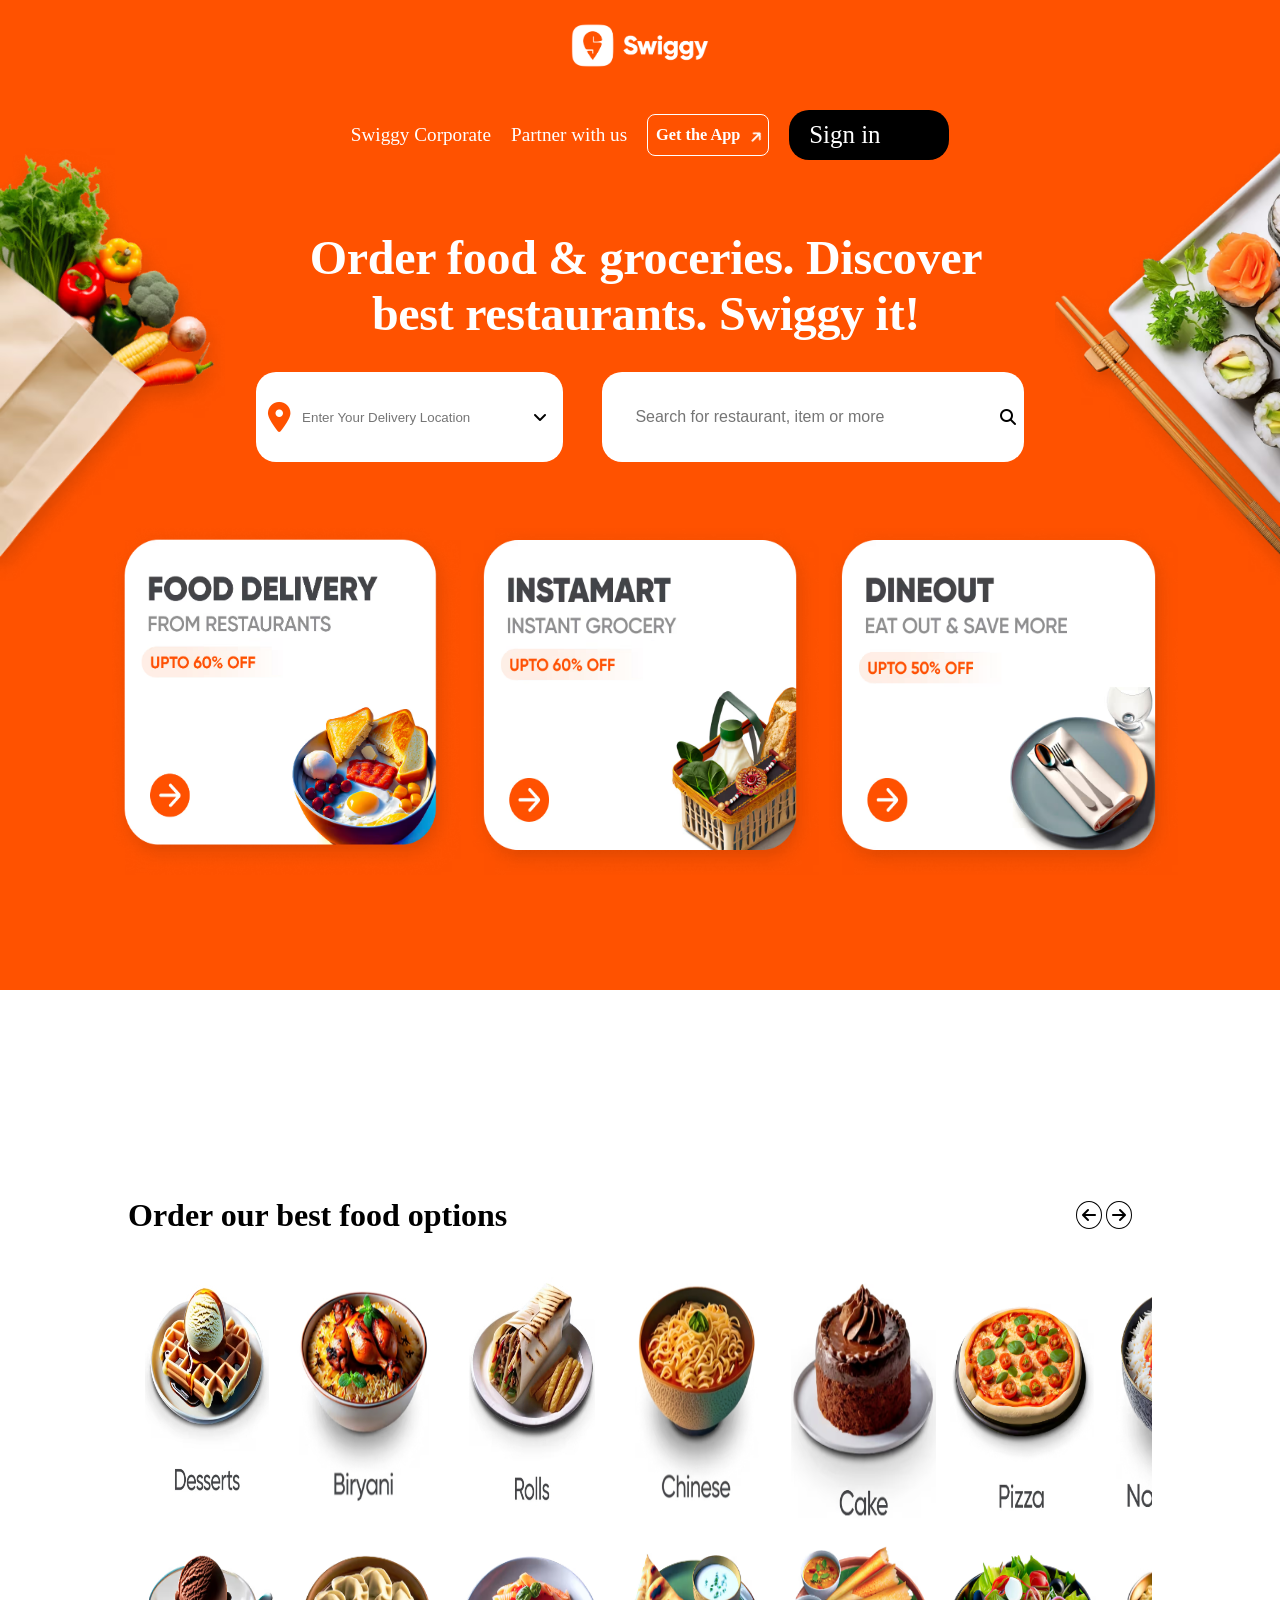
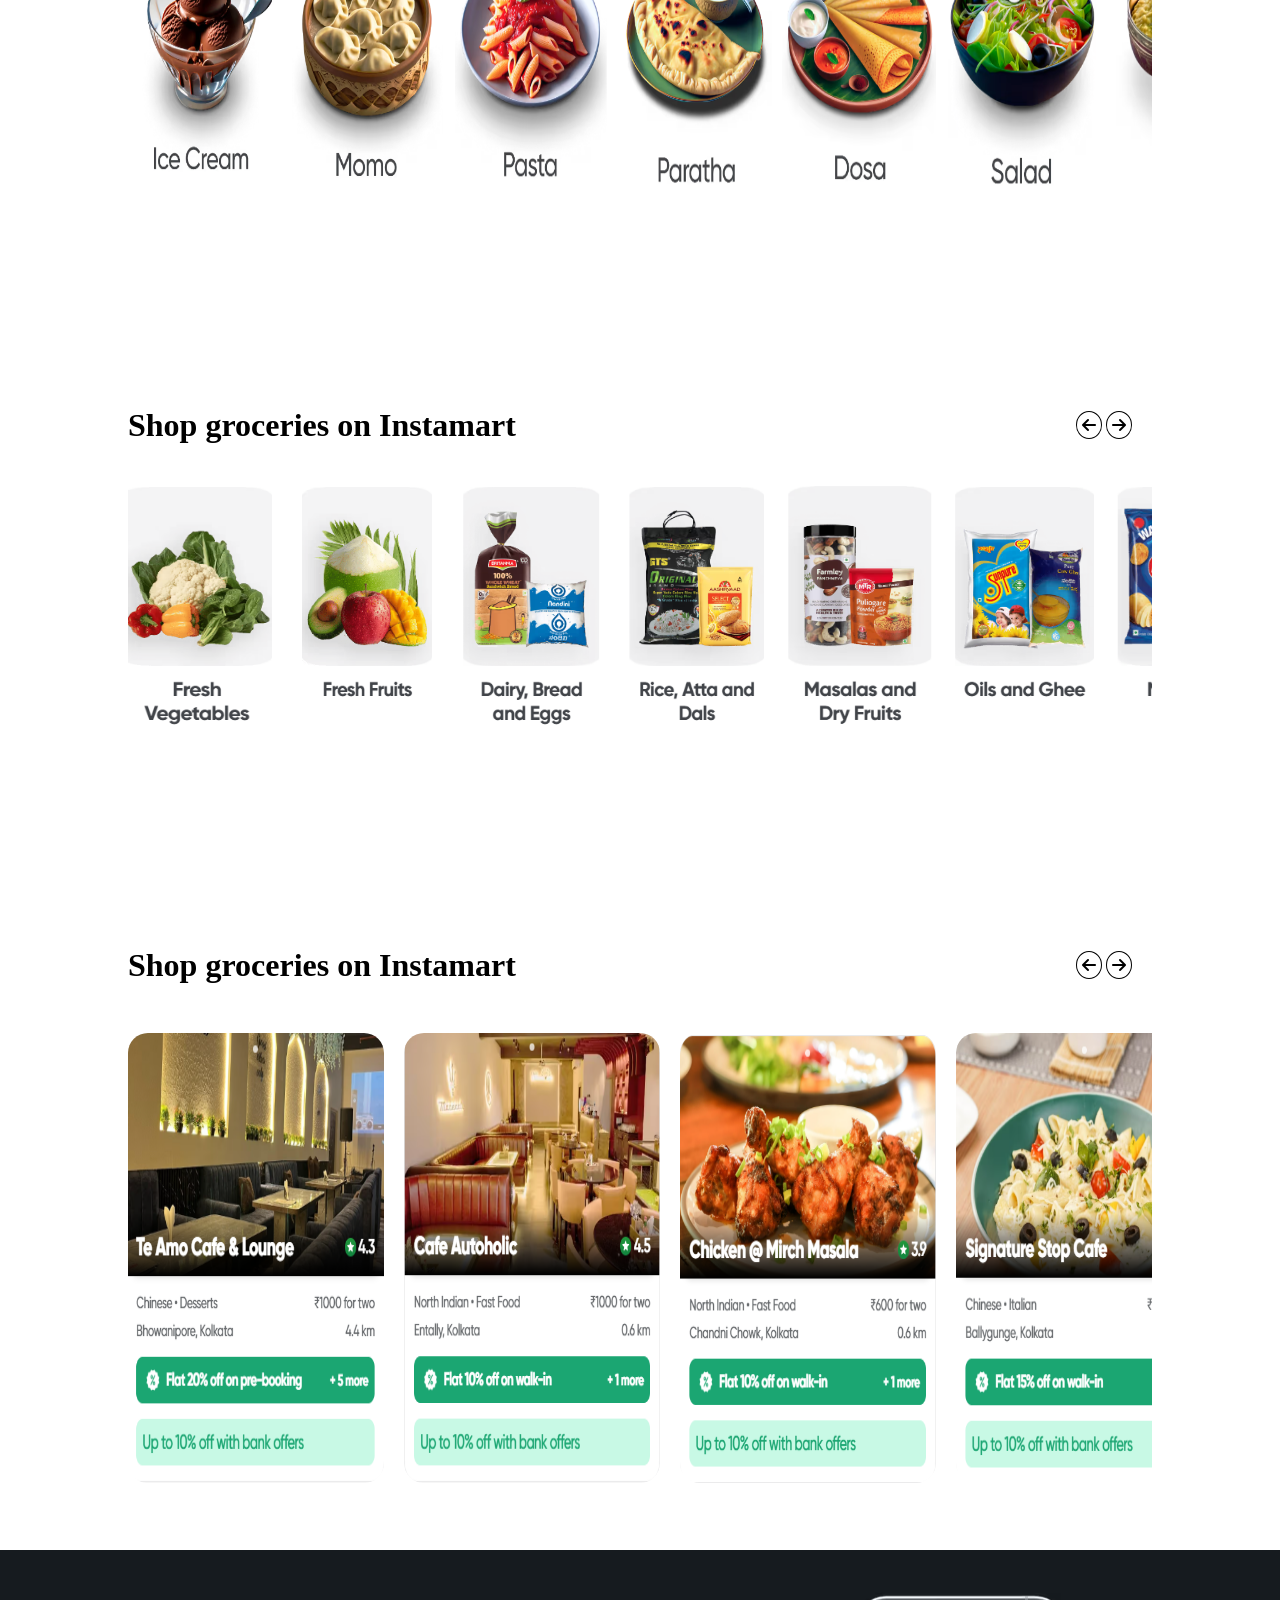
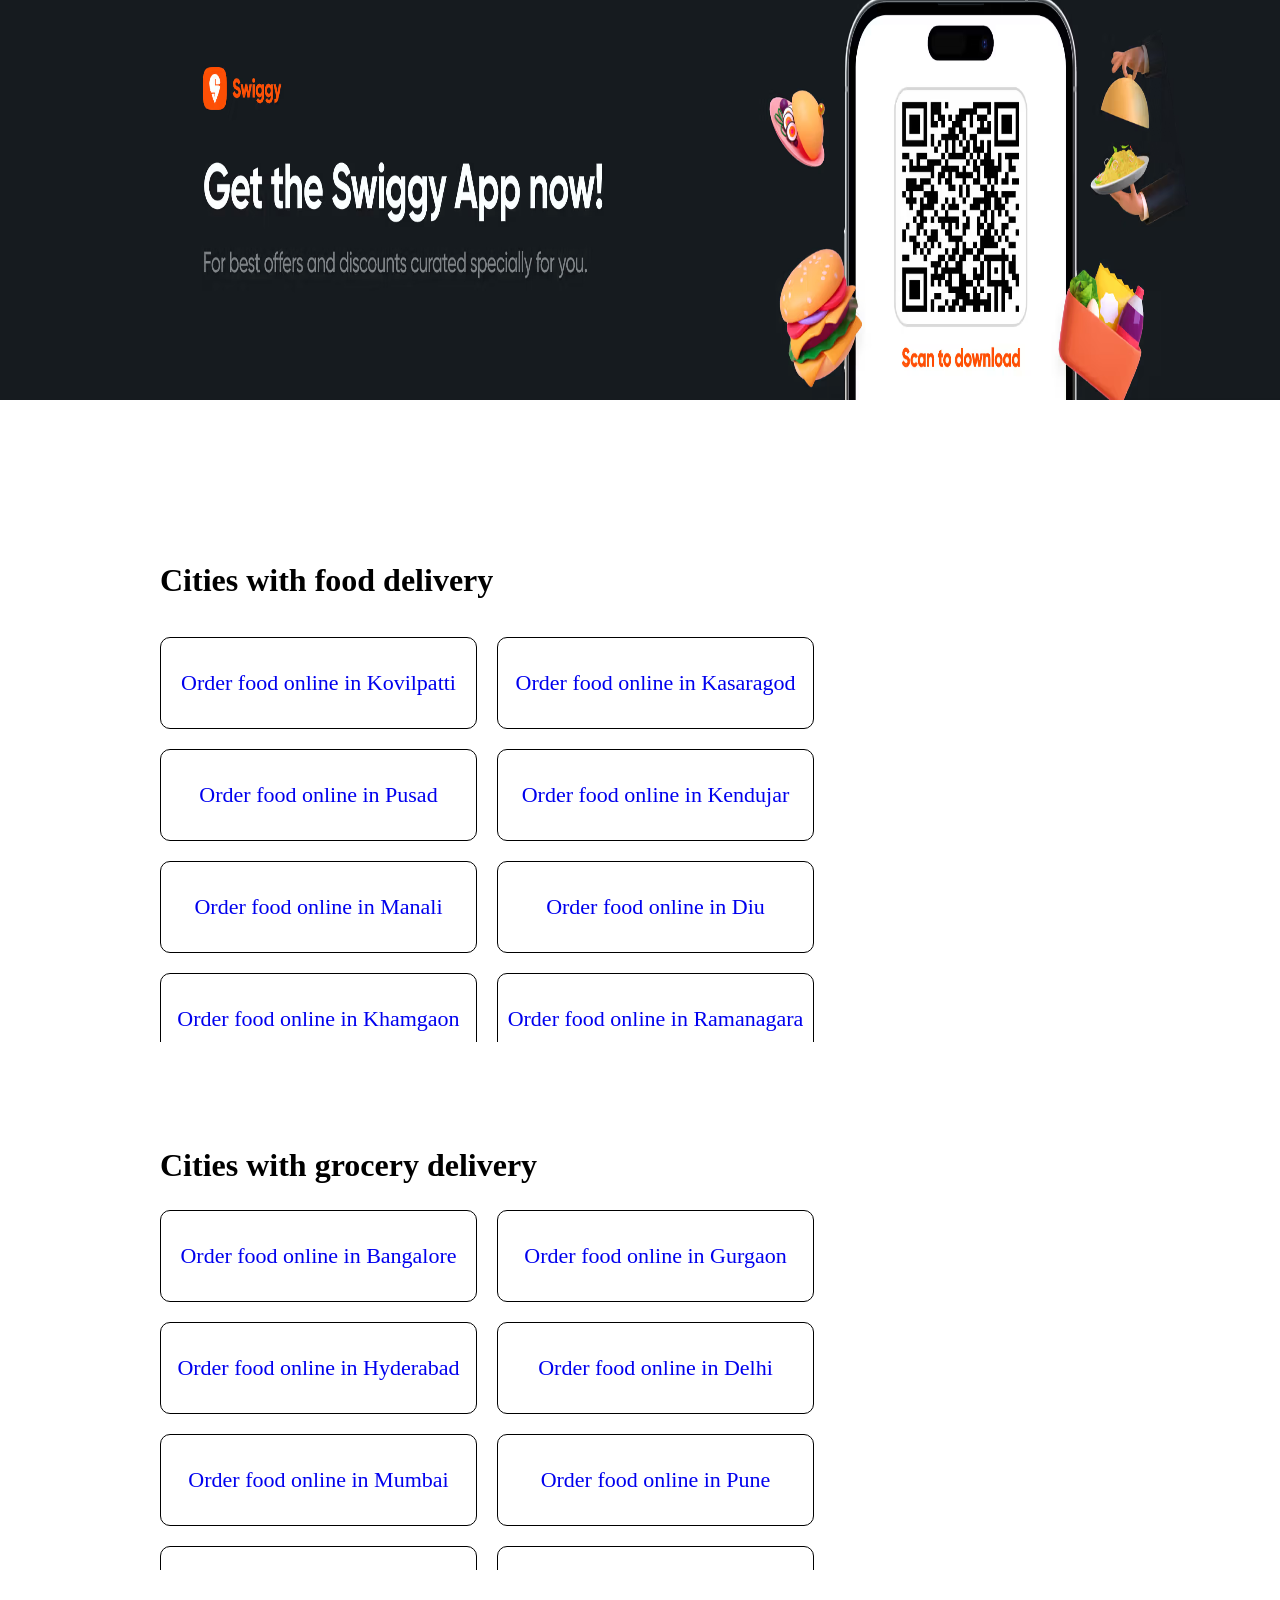
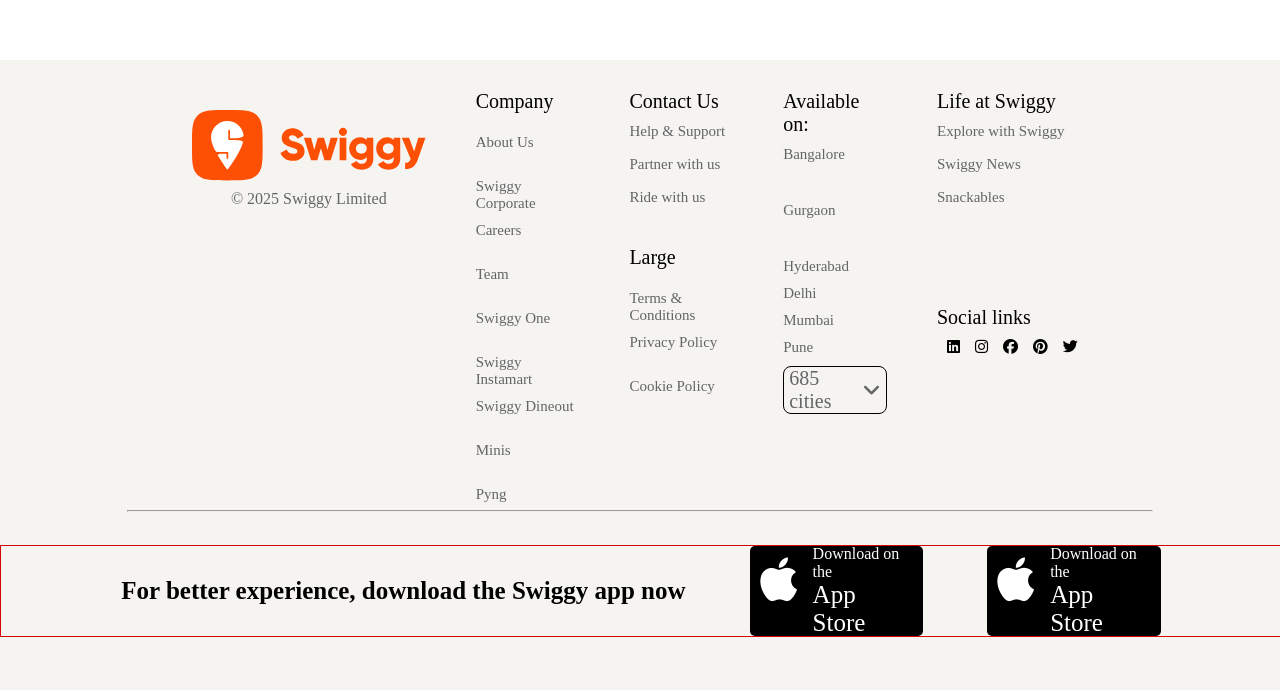
==== index.html @ 861fde08 "nav" ====
<!DOCTYPE html>
<html lang="en">

<head>
    <meta charset="UTF-8">
    <meta name="viewport" content="width=device-width, initial-scale=1.0">
    <title>Home page</title>
    <link rel="stylesheet" href="Style.css">
    <link rel="stylesheet" href="https://cdnjs.cloudflare.com/ajax/libs/font-awesome/6.7.2/css/all.min.css"
        integrity="sha512-Evv84Mr4kqVGRNSgIGL/F/aIDqQb7xQ2vcrdIwxfjThSH8CSR7PBEakCr51Ck+w+/U6swU2Im1vVX0SVk9ABhg=="
        crossorigin="anonymous" referrerpolicy="no-referrer" />

</head>

<body>
    <header>
        <div class="na">
            <a href="#">
                <div class="index_nav_left">
                    <img src="Image1/swiggy_logo_white.avif" alt="swiggy_logo">
                </div>
                <div class="index_nav_right">
                    <a href="#Swiggy Corporate">Swiggy Corporate</a>
                    <a href="#Partner with us">Partner with us</a>
                    <a href="#" id="index_nav_right_left_1">Get the App <div id="index_nav_right_right_1"><i
                                class="fa-solid fa-arrow-right"></i></div></a>
                    <a href="#" id="index_nav_right_2">Sign in</a>
                </div>
            </a>
        </div>
        <div class="main_containt">
            <div class="main_containt_1">
                Order food & groceries. Discover best restaurants. Swiggy it!
            </div>

        </div>
        <div class="main_container">
            <div class="main_container_left">
                <div class="main_container_left1_logo">
                    <i class="fa-solid fa-location-dot"></i>
                </div>
                <div class="main_container_left2">
                    <input type="text" placeholder="Enter Your Delivery Location">
                </div>
                <div class="main_container_left3">
                    <i class="fa-solid fa-angle-down"></i>
                </div>

            </div>
            <div class="main_container_right">
                <div class="main_contaier_right_left">
                    <a href="#"><input type="text" placeholder="Search for restaurant, item or more"></a>
                </div>
                <div class="main_contaier_right_right">
                    <i class="fa-solid fa-magnifying-glass"></i>
                </div>
            </div>
        </div>
        <div class="header_down_main_container">
            <a href="#">
                <div class="header_down_container1">
                    <img src="Image1/Food delevery1.avif" alt="Food delevery">
                </div>
            </a>
            <a href="#">
                <div class="header_down_container2">
                    <img src="Image1/Instamart.avif" alt="Instamart">
                </div>
            </a>
            <a href="#">
                <div class="header_down_container3">
                    <img src="Image1/Dineout.avif" alt="Dineout">
                </div>
            </a>

        </div>
        <div class="header_main">
            <div class="header_main_left">
                <img src="Image1/Header-main1.avif" alt="header_main_left">
            </div>
            <div class="header_main_right">
                <img src="Image1/Header-main2.avif" alt="header_main-right">
            </div>
        </div>
    </header>
    <div class="order">
        <div class="order_our">
            <div class="order_our_left">
                <h1>Order our best food options</h1>
            </div>
            <div class="order_our_right">
                <span id="order_our_right_left"><i class="fa-solid fa-arrow-left"></i></span>
                <span id="order_our_right_right"><i class="fa-solid fa-arrow-right"></i></span>

            </div>
        </div>
        <div class="product">
            <div class="product1">
                <a href="#">
                    <div class="dessert">
                        <img src="Image1/Desserts.jpg" alt="Desserts">
                    </div>
                </a>
                <a href="#">
                    <div class="biriyani">
                        <img src="Image1/Biriyani.jpg" alt="Biriyari">
                    </div>
                </a>
                <a href="#">
                    <div class="Rolls">
                        <img src="Image1/Rolls.jpg" alt="Rools">
                    </div>
                </a>
                <a href="#">
                    <div class="Chisnis">
                        <img src="Image1/Chinese.jpg" alt="Chisnis">
                    </div>
                </a>
                <a href="#">
                    <div class="cake">
                        <img src="Image1/Cake.png" alt="cake">
                    </div>
                </a>
                <a href="#">
                    <div class="pizza">
                        <img src="Image1/Pizza.png" alt="pizza">
                    </div>
                </a>
                <a href="#">
                    <div class="north_indian">
                        <img src="Image1/North_Indian.png" alt="north_indian">
                    </div>
                </a>
                <a href="#">
                    <div class="south_indian">
                        <img src="Image1/South_Indian.png" alt="south_indian">
                    </div>
                </a>
                <a href="#">
                    <div class="burger">
                        <img src="Image1/Burger.jpg" alt="burger">
                    </div>
                </a>
                <a href="#">
                    <div class="shawarma">
                        <img src="Image1/shawarma.png" alt="shawarma">
                    </div>
                </a>

            </div>
            <div class="product2">
                <a href="#">
                    <div class="Ice_Cream">
                        <img src="Image1/Ice_Cream.png" alt="Ice_Cream">
                    </div>
                </a>
                <a href="#">
                    <div class="momo">
                        <img src="Image1/Momo.png" alt="momo">
                    </div>
                </a>
                <a href="#">
                    <div class="pasta">
                        <img src="Image1/Pasta.png" alt="pasta">
                    </div>
                </a>
                <a href="#">
                    <div class="paratha">
                        <img src="Image1/Paratha.png" alt="paratha">
                    </div>
                </a>
                <a href="#">
                    <div class="dosa">
                        <img src="Image1/Dosa.png" alt="dosa">
                    </div>
                </a>
                <a href="#">
                    <div class="salad">
                        <img src="Image1/Salad.png" alt="salad">
                    </div>
                </a>
                <a href="#">
                    <div class="kachdi">
                        <img src="Image1/Khachdi.jpg" alt="kachdi">
                    </div>
                </a>
                <a href="#">
                    <div class="vada">
                        <img src="Image1/Vada.jpg" alt="vada">
                    </div>
                </a>
                <a href="#">
                    <div class="idli">
                        <img src="Image1/Idli.png" alt="idli">
                    </div>
                </a>
                <a href="#">
                    <div class="rasgulla">
                        <img src="Image1/Rasgulla.png" alt="rasgulla">
                    </div>
                </a>
            </div>

        </div>
    </div>
    <div class="shop">
        <div class="shop_groceries">
            <div class="shop_groceries_left">
                <h1>Shop groceries on Instamart</h1>
            </div>
            <div class="shop_groceries_right">
                <span id="shop_groceries_right_left"><i class="fa-solid fa-arrow-left"></i></span>
                <span id="shop_groceries_right_right"><i class="fa-solid fa-arrow-right"></i></span>
            </div>
        </div>
        <div class="parent_instamart">
            <div class="instamart">
                <div class="instamart_1">
                    <a href="#">
                        <div class="fresh_vegetables">
                            <img src="Image2/Fresh_vegetables.png" alt="fresh_vegetables">
                        </div>
                    </a>
                    <a href="#">
                        <div class="fresh_fruits">
                            <img src="Image2/Fresh_fruits.png" alt="fresh_fruits">
                        </div>
                    </a>
                    <a href="#">
                        <div class="dairy_bread_and_eggs">
                            <img src="Image2/Dairy_bread_and_eggs.png" alt="dairy_bread_and_eggs">
                        </div>
                    </a>
                    <a href="#">
                        <div class="rice_atta_and_dals">
                            <img src="Image2/Rice_atta_and_dals.png" alt="rice_atta_and_dals">
                        </div>
                    </a>
                    <a href="#">
                        <div class="masalas_and_dry_fruits">
                            <img src="Image2/Masalas_and_dry_fruits.png" alt="masalas_and_dry_fruits">
                        </div>
                    </a>
                    <a href="#">
                        <div class="oils_and_ghee">
                            <img src="Image2/Oils_and_ghee.png" alt="oils_and_ghee">
                        </div>
                    </a>
                    <a href="#">
                        <div class="munchies">
                            <img src="Image2/Munchies.png" alt="munchies">
                        </div>
                    </a>
                    <a href="#">
                        <div class="sweet_tooth">
                            <img src="Image2/Sweet_tooth.png" alt="sweet_tooth">
                        </div>
                    </a>
                    <a href="#">
                        <div class="cold_drinks_and_juices">
                            <img src="Image2/Cold_drinks_and_juices.png" alt="cold_drinks_and_juices">
                        </div>
                    </a>
                    <a href="#">
                        <div class="biscuits_and_cakes">
                            <img src="Image2/Biscuits_and_cakes.png" alt="biscuits_and_cakes">
                        </div>
                    </a>
                    <a href="#">
                        <div class="instant_and_frozen_food">
                            <img src="Image2/Instant_and_frozen_food.png" alt="instant_and_frozen_food">
                        </div>
                    </a>
                    <a href="#">
                        <div class="meat_and_seafood">
                            <img src="Image2/Meat_and_seafood.png" alt="meat_and_seafood">
                        </div>
                    </a>
                    <a href="#">
                        <div class="cereals_and_breakfast">
                            <img src="Image2/Cereals_and_breakfast.png" alt="cereals_and_breakfast">
                        </div>
                    </a>
                    <a href="#">
                        <div class="sauces_and_spreads">
                            <img src="Image2/Sauces_and_spreads.png" alt="sauces_and_spreads">
                        </div>
                    </a>
                    <a href="#">
                        <div class="tea_coffee_and_more cooon">
                            <img src="Image2/Tea_coffee_and_more.png" alt="tea_coffee_and_more">
                        </div>
                    </a>
                    <a href="#">
                        <div class="cleaning_essentials">
                            <img src="Image2/Cleaning_essentials.png" alt="cleaning_essentials">
                        </div>
                    </a>
                    <a href="#">
                        <div class="pharma_and_hygiene">
                            <img src="Image2/Pharma_and_hygiene.png" alt="pharma_and_hygiene">
                        </div>
                    </a>
                    <a href="#">
                        <div class="bath_body_and_hair">
                            <img src="Image2/Bath_body_and_hair.png" alt="bath_body_and_hair">
                        </div>
                    </a>
                    <a href="#">
                        <div class="paan_corner">
                            <img src="Image2/Paan_corner.png" alt="paan_corner">
                        </div>
                    </a>
                    <a href="#">
                        <div class="home_and_kitchen">
                            <img src="Image2/Home_and_kitchen.png" alt="home_and_kitchen">
                        </div>
                    </a>
                    <a href="#">
                        <div class="office_and_electricals">
                            <img src="Image2/Office_and_electricals.png" alt="office_and_electricals">
                        </div>
                    </a>
                    <a href="#">
                        <div class="baby_care">
                            <img src="Image2/baby_care.png" alt="baby_care">
                        </div>
                    </a>
                    <a href="#">
                        <div class="pet_supplies">
                            <img src="Image2/pet_supplies.png" alt="pet_supplies">
                        </div>
                    </a>
                    <a href="#">
                        <div class="beauty_and_grooming">
                            <img src="Image2/Beauty_and_grooming.png" alt="beauty_and_grooming">
                        </div>
                    </a>
                </div>
            </div>
        </div>
    </div>
    <div class="discover">
        <div class="restaurants">
            <div class="discover_best">
                <div class="discover_best_left">
                    <h1>Shop groceries on Instamart</h1>
                </div>
                <div class="discover_best_right">
                    <span id="discover_best_right_left"><i class="fa-solid fa-arrow-left"></i></span>
                    <span id="discover_best_right_right"><i class="fa-solid fa-arrow-right"></i></span>
                </div>
            </div>
            <div class="dineout">

                <div class="dineout_1">
                    <a href="#">
                        <div class="te_amo_cafe_lounge">
                            <img src="Image3/te_amo_cafe&lounge.png" alt="te_amo_cafe_lounge">
                        </div>
                    </a>
                    <a href="#">
                        <div class="cafe_autoholic">
                            <img src="Image3/cafe_autoholic.png" alt="cafe_autoholic">
                        </div>
                    </a>
                    <a href="#">
                        <div class="chicken_mirch_masala">
                            <img src="Image3/chicken@mirch_masala.png" alt="chicken_mirch_masala">
                        </div>
                    </a>
                    <a href="#">
                        <div class="signature_stop_cafe">
                            <img src="Image3/signature_stop_cafe.png" alt="signature_stop_cafe">
                        </div>
                    </a>
                    <a href="#">
                        <div class="wokao">
                            <img src="Image3/wokao.png" alt="wokao">
                        </div>
                    </a>
                    <a href="#">
                        <div class="usha_dawn_of_bengali">
                            <img src="Image3/usha_dawn_of_bengali.png" alt="usha_dawn_of_bengali">
                        </div>
                    </a>
                    <a href="#">
                        <div class="ali_one_restaurant">
                            <img src="Image3/ali_one_restaurant.png" alt="ali_one_restaurant">
                        </div>
                    </a>
                    <a href="#">
                        <div class="the_sugarr_and_spice">
                            <img src="Image3/the_sugarr_and_spice.png" alt="the_sugarr_and_spice">
                        </div>
                    </a>
                    <a href="#">
                        <div class="burgerizzer">
                            <img src="Image3/burgerizzer.png" alt="burgerizzer">
                        </div>
                    </a>
                    <a href="#">
                        <div class="nyc_times_square">
                            <img src="Image3/nyc_times_square.png" alt="nyc_times_square">
                        </div>
                    </a>
                    <a href="#">
                        <div class="tall_tales">
                            <img src="Image3/yail_tales.png" alt="tall_tales">
                        </div>
                    </a>
                    <a href="#">
                        <div class="hola">
                            <img src="Image3/hola.png" alt="hola">
                        </div>
                    </a>
                    <a href="#">
                        <div class="lenin_crusises">
                            <img src="Image3/lenin_crusises.png" alt="lenin_crusises">
                        </div>
                    </a>
                    <a href="#">
                        <div class="panvham_er_adday">
                            <img src="Image3/panvham_er_adday.png" alt="panvham_er_adday">
                        </div>
                    </a>
                    <a href="#">
                        <div class="vedanta">
                            <img src="Image3/vedanta.png" alt="vedanta">
                        </div>
                    </a>
                    <a href="#">
                        <div class="zahtar">
                            <img src="Image3/zahtar.png" alt="zahtar">
                        </div>
                    </a>
                    <a href="#">
                        <div class="spice_it_idis_hote">
                            <img src="Image3/spice_it_idis_hotel.png" alt="spice_it_idis_hote">
                        </div>
                    </a>
                    <a href="#">
                        <div class="afterhours_pub">
                            <img src="Image3/afterhours_pub.png" alt="afterhours_pub">
                        </div>
                    </a>
                    <a href="#">
                        <div class="rendezbous_hotel_monotel">
                            <img src="Image3/rendezbous_hotel_monotel.png" alt="rendezbous_hotel_monotel">
                        </div>
                    </a>
                    <a href="#">
                        <div class="vertex_fairfieid_by_marriott">
                            <img src="Image3/vertex_fairfieid_by_marriott.png" alt="vertex_fairfieid_by_marriott">
                        </div>
                    </a>
                    <a href="#">
                        <div class="fiy_kouzina">
                            <img src="Image3/fiy_kouzina.png" alt="fiy_kouzina">
                        </div>
                    </a>
                    <a href="#">
                        <div class="la_poinoz_pizza">
                            <img src="Image3/la_poino'z_pizza.png" alt="la_poinoz_pizza">
                        </div>
                    </a>
                    <a href="#">
                        <div class="masala_wok_bar_kitchen">
                            <img src="Image3/masala_wok_bar&kitchen.png" alt="masala_wok_bar_kitchen">
                        </div>
                    </a>
                    <a href="#">
                        <div class="pa_pa_ya">
                            <img src="Image3/pa_pa_ya.png" alt="pa_pa_ya">
                        </div>
                    </a>
                    <a href="#">
                        <div class="tasty_treat">
                            <img src="Image3/tasty_treat.png" alt="tasty_treat">
                        </div>
                    </a>
                    <a href="#">
                        <div class="momo_raja">
                            <img src="Image3/momo_raja.png" alt="momo_raja">
                        </div>
                    </a>
                    <a href="#">
                        <div class="craft_coffee_experience">
                            <img src="Image3/craft_coffee_experience.png" alt="craft_coffee_experience">
                        </div>
                    </a>
                    <a href="#">
                        <div class="the_buffelt">
                            <img src="Image3/the_buffelt.png" alt="the_buffelt">
                        </div>
                    </a>
                    <a href="#">
                        <div class="aami_bangali">
                            <img src="Image3/aami_bangali.png" alt="aami_bangali">
                        </div>
                    </a>
                    <a href="#">
                        <div class="pawan_putra">
                            <img src="Image3/pawan_putra.png" alt="pawan_putra">
                        </div>
                    </a>

                </div>
            </div>
        </div>
    </div>
    <div class="App_download_banner">
        <img src="Image1/App_download_banner.avif" alt="App_download_banner">
    </div>
    <div class="food_delivery">
        <div class="food_delivery_top">
            <h1>Cities with food delivery</h1>
        </div>
        <div class="food_delivery_buttom">
            <!-- <a href="#"><div class="food_delivery_buttom_container">Order food online in Bangalore</div></a>
            <a href="#"><div class="food_delivery_buttom_container">Order food online in Gurgaon</div></a>
            <a href="#"><div class="food_delivery_buttom_container">Order food online in Hyderabad</div></a>
            <a href="#"><div class="food_delivery_buttom_container">Order food online in Delhi</div></a>
            <a href="#"><div class="food_delivery_buttom_container">Order food online in Mumbai</div></a>
            <a href="#"><div class="food_delivery_buttom_container">Order food online in Pune</div></a>
            <a href="#"><div class="food_delivery_buttom_container">Order food online in Kolkata</div></a>
            <a href="#"><div class="food_delivery_buttom_container">Order food online in Chennai</div></a>
            <a href="#"><div class="food_delivery_buttom_container">Order food online in Ahmedabad</div></a>
            <a href="#"><div class="food_delivery_buttom_container">Order food online in Chandigarh</div></a>
            <a href="#"><div class="food_delivery_buttom_container">Order food online in Jaipur</div></a>
            <a href="#"><div class="food_delivery_buttom_container">Order food online in Coimbatare</div></a>
            <a href="#"><div class="food_delivery_buttom_container">Order food online in kochi</div></a>
            <a href="#"><div class="food_delivery_buttom_container">Order food online in lucknow</div></a>
            <a href="#"><div class="food_delivery_buttom_container">Order food online in Nagpur</div></a>
            <a href="#"><div class="food_delivery_buttom_container">Order food online in Vadodara</div></a>
            <a href="#"><div class="food_delivery_buttom_container">Order food online in Indore</div></a>
            <a href="#"><div class="food_delivery_buttom_container">Order food online in Guwahati</div></a>
            <a href="#"><div class="food_delivery_buttom_container">Order food online in Vizag</div></a>
            <a href="#"><div class="food_delivery_buttom_container">Order food online in Surat</div></a>
            <a href="#"><div class="food_delivery_buttom_container">Order food online in Dehradun</div></a>
            <a href="#"><div class="food_delivery_buttom_container">Order food online in Nodia</div></a>
            <a href="#"><div class="food_delivery_buttom_container">Order food online in Ludhiana</div></a>
            <a href="#"><div class="food_delivery_buttom_container">Order food online in Trichy</div></a>
            <a href="#"><div class="food_delivery_buttom_container">Order food online in Vajayawada</div></a>
            <a href="#"><div class="food_delivery_buttom_container">Order food online in Kanpur</div></a>
            <a href="#"><div class="food_delivery_buttom_container">Order food online in Mysore</div></a>
            <a href="#"><div class="food_delivery_buttom_container">Order food online in Nashik</div></a>
            <a href="#"><div class="food_delivery_buttom_container">Order food online in Udaipur</div></a>
            <a href="#"><div class="food_delivery_buttom_container">Order food online in Pondicherry</div></a>
            <a href="#"><div class="food_delivery_buttom_container">Order food online in Agra</div></a>
            <a href="#"><div class="food_delivery_buttom_container">Order food online in Aurangabad</div></a>
            <a href="#"><div class="food_delivery_buttom_container">Order food online in Jalandhar</div></a>
            <a href="#"><div class="food_delivery_buttom_container">Order food online in Kota</div></a>
            <a href="#"><div class="food_delivery_buttom_container">Order food online in Madurai</div></a>
            <a href="#"><div class="food_delivery_buttom_container">Order food online in Allahabad</div></a>
            <a href="#"><div class="food_delivery_buttom_container">Order food online in Manipal</div></a>
            <a href="#"><div class="food_delivery_buttom_container">Order food online in Amritsa</div></a>
            <a href="#"><div class="food_delivery_buttom_container">Order food online in Bareilly</div></a>
            <a href="#"><div class="food_delivery_buttom_container">Order food online in Meerut</div></a>
            <a href="#"><div class="food_delivery_buttom_container">Order food online in Bhopal</div></a>
            <a href="#"><div class="food_delivery_buttom_container">Order food online in Ooty</div></a>
            <a href="#"><div class="food_delivery_buttom_container">Order food online in Bhubaneswar</div></a>
            <a href="#"><div class="food_delivery_buttom_container">Order food online in Raipur</div></a>
            <a href="#"><div class="food_delivery_buttom_container">Order food online in Bikaner</div></a>
            <a href="#"><div class="food_delivery_buttom_container">Order food online in Rajkot</div></a>
            <a href="#"><div class="food_delivery_buttom_container">Order food online in Kozhikode</div></a>
            <a href="#"><div class="food_delivery_buttom_container">Order food online in Contral Goa</div></a>
            <a href="#"><div class="food_delivery_buttom_container">Order food online in Sirsa</div></a>
            <a href="#"><div class="food_delivery_buttom_container">Order food online in Gwalior</div></a>
            <a href="#"><div class="food_delivery_buttom_container">Order food online in Thrissur</div></a>
            <a href="#"><div class="food_delivery_buttom_container">Order food online in Kharagpur</div></a>
            <a href="#"><div class="food_delivery_buttom_container">Order food online in Tirupati</div></a>
            <a href="#"><div class="food_delivery_buttom_container">Order food online in Tirupur</div></a>
            <a href="#"><div class="food_delivery_buttom_container">Order food online in Vellore</div></a>
            <a href="#"><div class="food_delivery_buttom_container">Order food online in Thiruvanathapuram</div></a>
            <a href="#"><div class="food_delivery_buttom_container">Order food online in Warangol</div></a>
            <a href="#"><div class="food_delivery_buttom_container">Order food online in Varanasi</div></a>
            <a href="#"><div class="food_delivery_buttom_container">Order food online in Mangaluru</div></a>
            <a href="#"><div class="food_delivery_buttom_container">Order food online in Patna</div></a>
            <a href="#"><div class="food_delivery_buttom_container">Order food online in Ranchi</div></a>
            <a href="#"><div class="food_delivery_buttom_container">Order food online in Faridabad</div></a>
            <a href="#"><div class="food_delivery_buttom_container">Order food online in Guntur</div></a>
            <a href="#"><div class="food_delivery_buttom_container">Order food online in Ujjani</div></a>
            <a href="#"><div class="food_delivery_buttom_container">Order food online in Patiala</div></a>
            <a href="#"><div class="food_delivery_buttom_container">Order food online in karnal</div></a>
            <a href="#"><div class="food_delivery_buttom_container">Order food online in Kakinada</div></a>
            <a href="#"><div class="food_delivery_buttom_container">Order food online in Rajahmundry</div></a>
            <a href="#"><div class="food_delivery_buttom_container">Order food online in Bilaspur</div></a>
            <a href="#"><div class="food_delivery_buttom_container">Order food online in Bhilai</div></a>
            <a href="#"><div class="food_delivery_buttom_container">Order food online in Anand</div></a>
            <a href="#"><div class="food_delivery_buttom_container">Order food online in Bhavnagar</div></a>
            <a href="#"><div class="food_delivery_buttom_container">Order food online in Jammu</div></a>
            <a href="#"><div class="food_delivery_buttom_container">Order food online in Muktsar</div></a>
            <a href="#"><div class="food_delivery_buttom_container">Order food online in Panipat</div></a>
            <a href="#"><div class="food_delivery_buttom_container">Order food online in Jamshedpur</div></a>
            <a href="#"><div class="food_delivery_buttom_container">Order food online in Dhanbad</div></a>
            <a href="#"><div class="food_delivery_buttom_container">Order food online in Bokaro</div></a>
            <a href="#"><div class="food_delivery_buttom_container">Order food online in Hubli</div></a>
            <a href="#"><div class="food_delivery_buttom_container">Order food online in Belgaum</div></a>
            <a href="#"><div class="food_delivery_buttom_container">Order food online in Jabalpur</div></a>
            <a href="#"><div class="food_delivery_buttom_container">Order food online in Bokaro</div></a>
            <a href="#"><div class="food_delivery_buttom_container">Order food online in Hubli</div></a>
            <a href="#"><div class="food_delivery_buttom_container">Order food online in Beligaum</div></a>
            <a href="#"><div class="food_delivery_buttom_container">Order food online in Jodhpur</div></a>
            <a href="#"><div class="food_delivery_buttom_container">Order food online in Ajmer</div></a>
            <a href="#"><div class="food_delivery_buttom_container">Order food online in Jhansi</div></a>
            <a href="#"><div class="food_delivery_buttom_container">Order food online in Gorakhpur</div></a>
            <a href="#"><div class="food_delivery_buttom_container">Order food online in Thanjavur</div></a>
            <a href="#"><div class="food_delivery_buttom_container">Order food online in Erode</div></a>
            <a href="#"><div class="food_delivery_buttom_container">Order food online in Nellore</div></a>
            <a href="#"><div class="food_delivery_buttom_container">Order food online in Rourkela</div></a>
            <a href="#"><div class="food_delivery_buttom_container">Order food online in Anantapur</div></a>
            <a href="#"><div class="food_delivery_buttom_container">Order food online in Kurnool</div></a>
            <a href="#"><div class="food_delivery_buttom_container">Order food online in Ahmednagar</div></a>
            <a href="#"><div class="food_delivery_buttom_container">Order food online in Phagwara</div></a>
            <a href="#"><div class="food_delivery_buttom_container">Order food online in Ambala</div></a>
            <a href="#"><div class="food_delivery_buttom_container">Order food online in Ballari</div></a>
            <a href="#"><div class="food_delivery_buttom_container">Order food online in Saharanpur</div></a>
            <a href="#"><div class="food_delivery_buttom_container">Order food online in Tirunelveli</div></a>
            <a href="#"><div class="food_delivery_buttom_container">Order food online in Bathinda</div></a>
            <a href="#"><div class="food_delivery_buttom_container">Order food online in Mathura</div></a>
            <a href="#"><div class="food_delivery_buttom_container">Order food online in Haridwar</div></a>
            <a href="#"><div class="food_delivery_buttom_container">Order food online in Ratnagiri</div></a>
            <a href="#"><div class="food_delivery_buttom_container">Order food online in Sangli</div></a>
            <a href="#"><div class="food_delivery_buttom_container">Order food online in Amravari</div></a>
            <a href="#"><div class="food_delivery_buttom_container">Order food online in Rishikesh</div></a>
            <a href="#"><div class="food_delivery_buttom_container">Order food online in Nagercoil</div></a>
            <a href="#"><div class="food_delivery_buttom_container">Order food online in KanyaKumari </div></a>
            <a href="#"><div class="food_delivery_buttom_container">Order food online in Kadapa</div></a>
            <a href="#"><div class="food_delivery_buttom_container">Order food online in Nizamabad</div></a>
            <a href="#"><div class="food_delivery_buttom_container">Order food online in Shivamogga</div></a>
            <a href="#"><div class="food_delivery_buttom_container">Order food online in Davanagere</div></a>
            <a href="#"><div class="food_delivery_buttom_container">Order food online in Roorkee</div></a>
            <a href="#"><div class="food_delivery_buttom_container">Order food online in Nanded</div></a>
            <a href="#"><div class="food_delivery_buttom_container">Order food online in Rewa</div></a>
            <a href="#"><div class="food_delivery_buttom_container">Order food online in Satna</div></a>
            <a href="#"><div class="food_delivery_buttom_container">Order food online in Shimla</div></a>
            <a href="#"><div class="food_delivery_buttom_container">Order food online in Muzaffarpur</div></a>
            <a href="#"><div class="food_delivery_buttom_container">Order food online in Valsad</div></a>
            <a href="#"><div class="food_delivery_buttom_container">Order food online in Vapi</div></a>
            <a href="#"><div class="food_delivery_buttom_container">Order food online in Chhapra</div></a>
            <a href="#"><div class="food_delivery_buttom_container">Order food online in Dharamshala</div></a>
            <a href="#"><div class="food_delivery_buttom_container">Order food online in Kollam</div></a>
            <a href="#"><div class="food_delivery_buttom_container">Order food online in Silchar</div></a>
            <a href="#"><div class="food_delivery_buttom_container">Order food online in Alappuzha</div></a>
            <a href="#"><div class="food_delivery_buttom_container">Order food online in Sonipat</div></a>
            <a href="#"><div class="food_delivery_buttom_container">Order food online in Rohtak</div></a>
            <a href="#"><div class="food_delivery_buttom_container">Order food online in Mehsana</div></a>
            <a href="#"><div class="food_delivery_buttom_container">Order food online in Kullu</div></a>
            <a href="#"><div class="food_delivery_buttom_container">Order food online in Dhule</div></a>
            <a href="#"><div class="food_delivery_buttom_container">Order food online in Dharwad</div></a>
            <a href="#"><div class="food_delivery_buttom_container">Order food online in Latur</div></a>
            <a href="#"><div class="food_delivery_buttom_container">Order food online in Vizianagaram</div></a>
            <a href="#"><div class="food_delivery_buttom_container">Order food online in Khammam</div></a>
            <a href="#"><div class="food_delivery_buttom_container">Order food online in Hampi</div></a>
            <a href="#"><div class="food_delivery_buttom_container">Order food online in Nainital</div></a>
            <a href="#"><div class="food_delivery_buttom_container">Order food online in Akola</div></a>
            <a href="#"><div class="food_delivery_buttom_container">Order food online in Kalaburagi</div></a>
            <a href="#"><div class="food_delivery_buttom_container">Order food online in Gaya</div></a>
            <a href="#"><div class="food_delivery_buttom_container">Order food online in Muzzaffamagar</div></a>
            <a href="#"><div class="food_delivery_buttom_container">Order food online in Dewas</div></a>
            <a href="#"><div class="food_delivery_buttom_container">Order food online in Korba</div></a>
            <a href="#"><div class="food_delivery_buttom_container">Order food online in Mussoorie</div></a>
            <a href="#"><div class="food_delivery_buttom_container">Order food online in Jalgaon</div></a>
            <a href="#"><div class="food_delivery_buttom_container">Order food online in Yamuna Nagar</div></a>
            <a href="#"><div class="food_delivery_buttom_container">Order food online in Bhagalpur</div></a>
            <a href="#"><div class="food_delivery_buttom_container">Order food online in Hapur</div></a>
            <a href="#"><div class="food_delivery_buttom_container">Order food online in Morena</div></a>
            <a href="#"><div class="food_delivery_buttom_container">Order food online in Hassan</div></a>
            <a href="#"><div class="food_delivery_buttom_container">Order food online in Hisar</div></a>
            <a href="#"><div class="food_delivery_buttom_container">Order food online in Godhra</div></a>
            <a href="#"><div class="food_delivery_buttom_container">Order food online in Kolar</div></a>
            <a href="#"><div class="food_delivery_buttom_container">Order food online in Rampur</div></a>
            <a href="#"><div class="food_delivery_buttom_container">Order food online in Sitapur</div></a>
            <a href="#"><div class="food_delivery_buttom_container">Order food online in Etawah</div></a>
            <a href="#"><div class="food_delivery_buttom_container">Order food online in Porbandar</div></a>
            <a href="#"><div class="food_delivery_buttom_container">Order food online in Nadiad</div></a>
            <a href="#"><div class="food_delivery_buttom_container">Order food online in Sagar</div></a>
            <a href="#"><div class="food_delivery_buttom_container">Order food online in Morbi</div></a>
            <a href="#"><div class="food_delivery_buttom_container">Order food online in Chhindwara</div></a>
            <a href="#"><div class="food_delivery_buttom_container">Order food online in Tumakuru</div></a>
            <a href="#"><div class="food_delivery_buttom_container">Order food online in Singrauli</div></a>
            <a href="#"><div class="food_delivery_buttom_container">Order food online in Thoothukudi</div></a>
            <a href="#"><div class="food_delivery_buttom_container">Order food online in Katni</div></a>
            <a href="#"><div class="food_delivery_buttom_container">Order food online in Khandwa</div></a>
            <a href="#"><div class="food_delivery_buttom_container">Order food online in Eluru</div></a>
            <a href="#"><div class="food_delivery_buttom_container">Order food online in Malappuram</div></a>
            <a href="#"><div class="food_delivery_buttom_container">Order food online in Dibrugarh</div></a>
            <a href="#"><div class="food_delivery_buttom_container">Order food online in Deoghar</div></a>
            <a href="#"><div class="food_delivery_buttom_container">Order food online in Khanna</div></a>
            <a href="#"><div class="food_delivery_buttom_container">Order food online in Bidar</div></a>
            <a href="#"><div class="food_delivery_buttom_container">Order food online in Anantnag</div></a>
            <a href="#"><div class="food_delivery_buttom_container">Order food online in Mandikeri</div></a>
            <a href="#"><div class="food_delivery_buttom_container">Order food online in Haldwani</div></a>
            <a href="#"><div class="food_delivery_buttom_container">Order food online in Panchkula</div></a>
            <a href="#"><div class="food_delivery_buttom_container">Order food online in Farrukhabad</div></a>
            <a href="#"><div class="food_delivery_buttom_container">Order food online in Malegaon</div></a>
            <a href="#"><div class="food_delivery_buttom_container">Order food online in Dindihul</div></a>
            <a href="#"><div class="food_delivery_buttom_container">Order food online in Shahjahanp</div></a>
            <a href="#"><div class="food_delivery_buttom_container">Order food online in Beed</div></a>
            <a href="#"><div class="food_delivery_buttom_container">Order food online in Junagadh</div></a>
            <a href="#"><div class="food_delivery_buttom_container">Order food online in Asansol</div></a>
            <a href="#"><div class="food_delivery_buttom_container">Order food online in Beawar</div></a>
            <a href="#"><div class="food_delivery_buttom_container">Order food online in Kishanagarh</div></a>
            <a href="#"><div class="food_delivery_buttom_container">Order food online in Budhwal</div></a>
            <a href="#"><div class="food_delivery_buttom_container">Order food online in Pardhani</div></a>
            <a href="#"><div class="food_delivery_buttom_container">Order food online in Gondia</div></a>
            <a href="#"><div class="food_delivery_buttom_container">Order food online in Ichalkaranji</div></a>
            <a href="#"><div class="food_delivery_buttom_container">Order food online in Jalna</div></a>
            <a href="#"><div class="food_delivery_buttom_container">Order food online in Yavatmal</div></a>
            <a href="#"><div class="food_delivery_buttom_container">Order food online in Shivpuri</div></a>
            <a href="#"><div class="food_delivery_buttom_container">Order food online in Moga</div></a>
            <a href="#"><div class="food_delivery_buttom_container">Order food online in Adohar</div></a>
            <a href="#"><div class="food_delivery_buttom_container">Order food online in Adoni</div></a>
            <a href="#"><div class="food_delivery_buttom_container">Order food online in Madanapalle</div></a>
            <a href="#"><div class="food_delivery_buttom_container">Order food online in Tiruvannamalai</div></a>
            <a href="#"><div class="food_delivery_buttom_container">Order food online in Satara</div></a>
            <a href="#"><div class="food_delivery_buttom_container">Order food online in Ambur</div></a>
            <a href="#"><div class="food_delivery_buttom_container">Order food online in Karimnagar</div></a>
            <a href="#"><div class="food_delivery_buttom_container">Order food online in Ratlam</div></a>
            <a href="#"><div class="food_delivery_buttom_container">Order food online in Moradabad</div></a>
            <a href="#"><div class="food_delivery_buttom_container">Order food online in Machilipatnam</div></a>
            <a href="#"><div class="food_delivery_buttom_container">Order food online in Ongole</div></a>
            <a href="#"><div class="food_delivery_buttom_container">Order food online in Kottayam</div></a>
            <a href="#"><div class="food_delivery_buttom_container">Order food online in Darbhanaga</div></a>
            <a href="#"><div class="food_delivery_buttom_container">Order food online in Kurukshetra</div></a>
            <a href="#"><div class="food_delivery_buttom_container">Order food online in Unnao</div></a>
            <a href="#"><div class="food_delivery_buttom_container">Order food online in Bulandshahr</div></a>
            <a href="#"><div class="food_delivery_buttom_container">Order food online in Durgapur</div></a>
            <a href="#"><div class="food_delivery_buttom_container">Order food online in Siliguri</div></a>
            <a href="#"><div class="food_delivery_buttom_container">Order food online in Pali</div></a>
            <a href="#"><div class="food_delivery_buttom_container">Order food online in Tadepalligudem</div></a>
            <a href="#"><div class="food_delivery_buttom_container">Order food online in Ramagundam</div></a>
            <a href="#"><div class="food_delivery_buttom_container">Order food online in Mahbubnagar</div></a>
            <a href="#"><div class="food_delivery_buttom_container">Order food online in Bhiwani</div></a>
            <a href="#"><div class="food_delivery_buttom_container">Order food online in Cuddalore</div></a>
            <a href="#"><div class="food_delivery_buttom_container">Order food online in Kaithal</div></a>
            <a href="#"><div class="food_delivery_buttom_container">Order food online in Jagtial</div></a>
            <a href="#"><div class="food_delivery_buttom_container">Order food online in Palakkad</div></a>
            <a href="#"><div class="food_delivery_buttom_container">Order food online in Guna</div></a>
            <a href="#"><div class="food_delivery_buttom_container">Order food online in Kumbakonam</div></a>
            <a href="#"><div class="food_delivery_buttom_container">Order food online in Bhanjan</div></a>
            <a href="#"><div class="food_delivery_buttom_container">Order food online in Baripada</div></a>
            <a href="#"><div class="food_delivery_buttom_container">Order food online in Orai</div></a>
            <a href="#"><div class="food_delivery_buttom_container">Order food online in Bhadrak</div></a>
            <a href="#"><div class="food_delivery_buttom_container">Order food online in Batala</div></a>
            <a href="#"><div class="food_delivery_buttom_container">Order food online in Firozpur</div></a>
            <a href="#"><div class="food_delivery_buttom_container">Order food online in Barnala</div></a>
            <a href="#"><div class="food_delivery_buttom_container">Order food online in Raigarh</div></a>
            <a href="#"><div class="food_delivery_buttom_container">Order food online in Nagaon</div></a>
            <a href="#"><div class="food_delivery_buttom_container">Order food online in Mainpuri</div></a>
            <a href="#"><div class="food_delivery_buttom_container">Order food online in Balurghat</div></a>
            <a href="#"><div class="food_delivery_buttom_container">Order food online in Giridih</div></a>
            <a href="#"><div class="food_delivery_buttom_container">Order food online in Ghazipur</div></a>
            <a href="#"><div class="food_delivery_buttom_container">Order food online in Jagdalpur</div></a>
            <a href="#"><div class="food_delivery_buttom_container">Order food online in Vidisha</div></a>
            <a href="#"><div class="food_delivery_buttom_container">Order food online in Dimapur</div></a>
            <a href="#"><div class="food_delivery_buttom_container">Order food online in Shikohabad</div></a>
            <a href="#"><div class="food_delivery_buttom_container">Order food online in Imphal</div></a>
            <a href="#"><div class="food_delivery_buttom_container">Order food online in Lakhimpur</div></a>
            <a href="#"><div class="food_delivery_buttom_container">Order food online in Rudrapur</div></a>
            <a href="#"><div class="food_delivery_buttom_container">Order food online in Ambikapur</div></a>
            <a href="#"><div class="food_delivery_buttom_container">Order food online in Damoh</div></a>
            <a href="#"><div class="food_delivery_buttom_container">Order food online in Bareli</div></a>
            <a href="#"><div class="food_delivery_buttom_container">Order food online in Tinsukia</div></a>
            <a href="#"><div class="food_delivery_buttom_container">Order food online in Rajapalayam</div></a>
            <a href="#"><div class="food_delivery_buttom_container">Order food online in Rajnandgaon</div></a>
            <a href="#"><div class="food_delivery_buttom_container">Order food online in Kashipur</div></a>
            <a href="#"><div class="food_delivery_buttom_container">Order food online in Ranibennur</div></a>
            <a href="#"><div class="food_delivery_buttom_container">Order food online in Burhanpur</div></a>
            <a href="#"><div class="food_delivery_buttom_container">Order food online in Bhadravati</div></a>
            <a href="#"><div class="food_delivery_buttom_container">Order food online in Chittoor</div></a>
            <a href="#"><div class="food_delivery_buttom_container">Order food online in Pudukkottai</div></a>
            <a href="#"><div class="food_delivery_buttom_container">Order food online in Hardoi</div></a>
            <a href="#"><div class="food_delivery_buttom_container">Order food online in Basti</div></a>
            <a href="#"><div class="food_delivery_buttom_container">Order food online in Karaikkudi</div></a>
            <a href="#"><div class="food_delivery_buttom_container">Order food online in Lalitpur</div></a>
            <a href="#"><div class="food_delivery_buttom_container">Order food online in Amroha</div></a>
            <a href="#"><div class="food_delivery_buttom_container">Order food online in Baeshi</div></a>
            <a href="#"><div class="food_delivery_buttom_container">Order food online in Gangangar</div></a>
            <a href="#"><div class="food_delivery_buttom_container">Order food online in Wardha</div></a>
            <a href="#"><div class="food_delivery_buttom_container">Order food online in Sehore</div></a>
            <a href="#"><div class="food_delivery_buttom_container">Order food online in Bhimavaram</div></a>
            <a href="#"><div class="food_delivery_buttom_container">Order food online in Hanumangarh</div></a>
            <a href="#"><div class="food_delivery_buttom_container">Order food online in Pathankot</div></a>
            <a href="#"><div class="food_delivery_buttom_container">Order food online in Puri</div></a>
            <a href="#"><div class="food_delivery_buttom_container">Order food online in Fatehpur</div></a>
            <a href="#"><div class="food_delivery_buttom_container">Order food online in Surendranagar Dudhrej</div></a>
            <a href="#"><div class="food_delivery_buttom_container">Order food online in Jamnagar</div></a>
            <a href="#"><div class="food_delivery_buttom_container">Order food online in Bhuj</div></a>
            <a href="#"><div class="food_delivery_buttom_container">Order food online in Gandhidham</div></a>
            <a href="#"><div class="food_delivery_buttom_container">Order food online in Bharuch</div></a>
            <a href="#"><div class="food_delivery_buttom_container">Order food online in Navsari</div></a>
            <a href="#"><div class="food_delivery_buttom_container">Order food online in Amreli</div></a>
            <a href="#"><div class="food_delivery_buttom_container">Order food online in Palanpur</div></a>
            <a href="#"><div class="food_delivery_buttom_container">Order food online in Bhilwara</div></a>
            <a href="#"><div class="food_delivery_buttom_container">Order food online in Suratgarh</div></a>
            <a href="#"><div class="food_delivery_buttom_container">Order food online in Sikar</div></a>
            <a href="#"><div class="food_delivery_buttom_container">Order food online in Churu</div></a>
            <a href="#"><div class="food_delivery_buttom_container">Order food online in Alwar</div></a>
            <a href="#"><div class="food_delivery_buttom_container">Order food online in Bhiwadi</div></a>
            <a href="#"><div class="food_delivery_buttom_container">Order food online in Bharatpur</div></a>
            <a href="#"><div class="food_delivery_buttom_container">Order food online in Mount Abu</div></a>
            <a href="#"><div class="food_delivery_buttom_container">Order food online in Bundi</div></a>
            <a href="#"><div class="food_delivery_buttom_container">Order food online in Sawai Madhopur</div></a>
            <a href="#"><div class="food_delivery_buttom_container">Order food online in Purullia</div></a>
            <a href="#"><div class="food_delivery_buttom_container">Order food online in Barhaman</div></a>
            <a href="#"><div class="food_delivery_buttom_container">Order food online in Raniganj</div></a>
            <a href="#"><div class="food_delivery_buttom_container">Order food online in Darjeeling</div></a>
            <a href="#"><div class="food_delivery_buttom_container">Order food online in Jalpaiguri</div></a>
            <a href="#"><div class="food_delivery_buttom_container">Order food online in Chittorgarh</div></a>
            <a href="#"><div class="food_delivery_buttom_container">Order food online in Dholpur</div></a>
            <a href="#"><div class="food_delivery_buttom_container">Order food online in Uluberia</div></a>
            <a href="#"><div class="food_delivery_buttom_container">Order food online in Nabadwip</div></a>
            <a href="#"><div class="food_delivery_buttom_container">Order food online in Bongaon</div></a>
            <a href="#"><div class="food_delivery_buttom_container">Order food online in Kanchrapara</div></a>
            <a href="#"><div class="food_delivery_buttom_container">Order food online in Bankura</div></a>
            <a href="#"><div class="food_delivery_buttom_container">Order food online in Habra</div></a>
            <a href="#"><div class="food_delivery_buttom_container">Order food online in Firoxabad</div></a>
            <a href="#"><div class="food_delivery_buttom_container">Order food online in Nalgonda</div></a>
            <a href="#"><div class="food_delivery_buttom_container">Order food online in Chandrapur</div></a>
            <a href="#"><div class="food_delivery_buttom_container">Order food online in Bijapur</div></a>
            <a href="#"><div class="food_delivery_buttom_container">Order food online in Bhusawal</div></a>
            <a href="#"><div class="food_delivery_buttom_container">Order food online in Raichur</div></a>
            <a href="#"><div class="food_delivery_buttom_container">Order food online in Bahraich</div></a>
            <a href="#"><div class="food_delivery_buttom_container">Order food online in Azamgah</div></a>
            <a href="#"><div class="food_delivery_buttom_container">Order food online in Bahadurgarh</div></a>
            <a href="#"><div class="food_delivery_buttom_container">Order food online in Jind</div></a>
            <a href="#"><div class="food_delivery_buttom_container">Order food online in Rewari</div></a>
            <a href="#"><div class="food_delivery_buttom_container">Order food online in palwal</div></a>
            <a href="#"><div class="food_delivery_buttom_container">Order food online in Hathras</div></a>
            <a href="#"><div class="food_delivery_buttom_container">Order food online in Sambalpur</div></a>
            <a href="#"><div class="food_delivery_buttom_container">Order food online in Banda</div></a>
            <a href="#"><div class="food_delivery_buttom_container">Order food online in Hoshiarpur</div></a>
            <a href="#"><div class="food_delivery_buttom_container">Order food online in Faridkot</div></a>
            <a href="#"><div class="food_delivery_buttom_container">Order food online in Mandsaur</div></a>
            <a href="#"><div class="food_delivery_buttom_container">Order food online in Suryapet</div></a>
            <a href="#"><div class="food_delivery_buttom_container">Order food online in Adilabad</div></a>
            <a href="#"><div class="food_delivery_buttom_container">Order food online in Narasaopet</div></a>
            <a href="#"><div class="food_delivery_buttom_container">Order food online in Faizabad</div></a>
            <a href="#"><div class="food_delivery_buttom_container">Order food online in Tadpatri</div></a>
            <a href="#"><div class="food_delivery_buttom_container">Order food online in Gonda</div></a>
            <a href="#"><div class="food_delivery_buttom_container">Order food online in Mughalsarai</div></a>
            <a href="#"><div class="food_delivery_buttom_container">Order food online in Medinipur</div></a>
            <a href="#"><div class="food_delivery_buttom_container">Order food online in Nagda</div></a>
            <a href="#"><div class="food_delivery_buttom_container">Order food online in Chilakaluripet</div></a>
            <a href="#"><div class="food_delivery_buttom_container">Order food online in Hindupur</div></a>
            <a href="#"><div class="food_delivery_buttom_container">Order food online in Kasganj</div></a>
            <a href="#"><div class="food_delivery_buttom_container">Order food online in Rasganj</div></a>
            <a href="#"><div class="food_delivery_buttom_container">Order food online in Deoria City</div></a>
            <a href="#"><div class="food_delivery_buttom_container">Order food online in Sultanpur</div></a>
            <a href="#"><div class="food_delivery_buttom_container">Order food online in Shamli</div></a>
            <a href="#"><div class="food_delivery_buttom_container">Order food online in Krishnagar</div></a>
            <a href="#"><div class="food_delivery_buttom_container">Order food online in Ballia</div></a>
            <a href="#"><div class="food_delivery_buttom_container">Order food online in Guntanpur</div></a>
            <a href="#"><div class="food_delivery_buttom_container">Order food online in Miryalagaguda</div></a>
            <a href="#"><div class="food_delivery_buttom_container">Order food online in Etah</div></a>
            <a href="#"><div class="food_delivery_buttom_container">Order food online in Berhampore</div></a>
            <a href="#"><div class="food_delivery_buttom_container">Order food online in Gudivada</div></a>
            <a href="#"><div class="food_delivery_buttom_container">Order food online in Haldia</div></a>
            <a href="#"><div class="food_delivery_buttom_container">Order food online in Santipur</div></a>
            <a href="#"><div class="food_delivery_buttom_container">Order food online in Basirhat</div></a>
            <a href="#"><div class="food_delivery_buttom_container">Order food online in Seoin</div></a>
            <a href="#"><div class="food_delivery_buttom_container">Order food online in Udgir</div></a>
            <a href="#"><div class="food_delivery_buttom_container">Order food online in Proddatur</div></a>
            <a href="#"><div class="food_delivery_buttom_container">Order food online in Nagopattinam</div></a>
            <a href="#"><div class="food_delivery_buttom_container">Order food online in Chikmagalur</div></a>
            <a href="#"><div class="food_delivery_buttom_container">Order food online in Chandausi</div></a>
            <a href="#"><div class="food_delivery_buttom_container">Order food online in Bhind</div></a>
            <a href="#"><div class="food_delivery_buttom_container">Order food online in Mandya</div></a>
            <a href="#"><div class="food_delivery_buttom_container">Order food online in Bagalkot</div></a>
            <a href="#"><div class="food_delivery_buttom_container">Order food online in Nandurbad</div></a>
            <a href="#"><div class="food_delivery_buttom_container">Order food online in Chitraduga</div></a>
            <a href="#"><div class="food_delivery_buttom_container">Order food online in Osmanabad</div></a>
            <a href="#"><div class="food_delivery_buttom_container">Order food online in Modinagar</div></a>
            <a href="#"><div class="food_delivery_buttom_container">Order food online in Gadag-Betigeri</div></a>
            <a href="#"><div class="food_delivery_buttom_container">Order food online in Hoshangabad</div></a>
            <a href="#"><div class="food_delivery_buttom_container">Order food online in Jaunpur</div></a>
            <a href="#"><div class="food_delivery_buttom_container">Order food online in Khurja</div></a>
            <a href="#"><div class="food_delivery_buttom_container">Order food online in Port Blair</div></a>
            <a href="#"><div class="food_delivery_buttom_container">Order food online in Jorhat</div></a>
            <a href="#"><div class="food_delivery_buttom_container">Order food online in Nandyal</div></a>
            <a href="#"><div class="food_delivery_buttom_container">Order food online in Biharsharif</div></a>
            <a href="#"><div class="food_delivery_buttom_container">Order food online in Buxar</div></a>
            <a href="#"><div class="food_delivery_buttom_container">Order food online in Siwan</div></a>
            <a href="#"><div class="food_delivery_buttom_container">Order food online in Dehri</div></a>
            <a href="#"><div class="food_delivery_buttom_container">Order food online in Bettiah</div></a>
            <a href="#"><div class="food_delivery_buttom_container">Order food online in Kishanaganj</div></a>
            <a href="#"><div class="food_delivery_buttom_container">Order food online in Saharsa</div></a>
            <a href="#"><div class="food_delivery_buttom_container">Order food online in Hajipur</div></a>
            <a href="#"><div class="food_delivery_buttom_container">Order food online in Motihari</div></a>
            <a href="#"><div class="food_delivery_buttom_container">Order food online in Sasaram</div></a>
            <a href="#"><div class="food_delivery_buttom_container">Order food online in Munger</div></a>
            <a href="#"><div class="food_delivery_buttom_container">Order food online in Katihar</div></a>
            <a href="#"><div class="food_delivery_buttom_container">Order food online in Arrah</div></a>
            <a href="#"><div class="food_delivery_buttom_container">Order food online in Srikakulam</div></a>
            <a href="#"><div class="food_delivery_buttom_container">Order food online in Begusarai</div></a>
            <a href="#"><div class="food_delivery_buttom_container">Order food online in Neyveli</div></a>
            <a href="#"><div class="food_delivery_buttom_container">Order food online in Waidhan</div></a>
            <a href="#"><div class="food_delivery_buttom_container">Order food online in Markapur</div></a>
            <a href="#"><div class="food_delivery_buttom_container">Order food online in Chikkaballapur</div></a>
            <a href="#"><div class="food_delivery_buttom_container">Order food online in Bhatkal</div></a>
            <a href="#"><div class="food_delivery_buttom_container">Order food online in Gokak</div></a>
            <a href="#"><div class="food_delivery_buttom_container">Order food online in Itarsi</div></a>
            <a href="#"><div class="food_delivery_buttom_container">Order food online in Dabra</div></a>
            <a href="#"><div class="food_delivery_buttom_container">Order food online in Dhar</div></a>
            <a href="#"><div class="food_delivery_buttom_container">Order food online in Chalisgara</div></a>
            <a href="#"><div class="food_delivery_buttom_container">Order food online in Thiruvallur</div></a>
            <a href="#"><div class="food_delivery_buttom_container">Order food online in Namakkal</div></a>
            <a href="#"><div class="food_delivery_buttom_container">Order food online in Dhaarmapuri</div></a>
            <a href="#"><div class="food_delivery_buttom_container">Order food online in Bhandara</div></a>
            <a href="#"><div class="food_delivery_buttom_container">Order food online in Virudhunagar</div></a>
            <a href="#"><div class="food_delivery_buttom_container">Order food online in Siddipet</div></a>
            <a href="#"><div class="food_delivery_buttom_container">Order food online in Gadwal</div></a>
            <a href="#"><div class="food_delivery_buttom_container">Order food online in Bodhan-Rural</div></a>
            <a href="#"><div class="food_delivery_buttom_container">Order food online in Kamareddy</div></a>
            <a href="#"><div class="food_delivery_buttom_container">Order food online in Jhunjhunu</div></a>
            <a href="#"><div class="food_delivery_buttom_container">Order food online in Kapurthala</div></a>
            <a href="#"><div class="food_delivery_buttom_container">Order food online in Sangrur</div></a>
            <a href="#"><div class="food_delivery_buttom_container">Order food online in Gurdaspur</div></a>
            <a href="#"><div class="food_delivery_buttom_container">Order food online in Ramgarh</div></a>
            <a href="#"><div class="food_delivery_buttom_container">Order food online in Bantwal</div></a>
            <a href="#"><div class="food_delivery_buttom_container">Order food online in Doddaballapura</div></a>
            <a href="#"><div class="food_delivery_buttom_container">Order food online in Buldana</div></a>
            <a href="#"><div class="food_delivery_buttom_container">Order food online in Karad</div></a>
            <a href="#"><div class="food_delivery_buttom_container">Order food online in Krishnagiri</div></a>
            <a href="#"><div class="food_delivery_buttom_container">Order food online in Tiptur</div></a>
            <a href="#"><div class="food_delivery_buttom_container">Order food online in Bhadrachlam</div></a>
            <a href="#"><div class="food_delivery_buttom_container">Order food online in Mancherial</div></a>
            <a href="#"><div class="food_delivery_buttom_container">Order food online in Balrampur</div></a>
            <a href="#"><div class="food_delivery_buttom_container">Order food online in Bharabanki</div></a>
            <a href="#"><div class="food_delivery_buttom_container">Order food online in Malout</div></a>
            <a href="#"><div class="food_delivery_buttom_container">Order food online in Fatehgarh Sahib</div></a>
            <a href="#"><div class="food_delivery_buttom_container">Order food online in Ropar</div></a>
            <a href="#"><div class="food_delivery_buttom_container">Order food online in Nongal</div></a>
            <a href="#"><div class="food_delivery_buttom_container">Order food online in Narnaul</div></a>
            <a href="#"><div class="food_delivery_buttom_container">Order food online in Naraingarh</div></a>
            <a href="#"><div class="food_delivery_buttom_container">Order food online in Himmatnagar</div></a>
            <a href="#"><div class="food_delivery_buttom_container">Order food online in Dausa</div></a>
            <a href="#"><div class="food_delivery_buttom_container">Order food online in Jahanabad</div></a>
            <a href="#"><div class="food_delivery_buttom_container">Order food online in Samastipur</div></a>
            <a href="#"><div class="food_delivery_buttom_container">Order food online in Pumea</div></a>
            <a href="#"><div class="food_delivery_buttom_container">Order food online in Berhampur</div></a>
            <a href="#"><div class="food_delivery_buttom_container">Order food online in Malda</div></a>
            <a href="#"><div class="food_delivery_buttom_container">Order food online in Tuni</div></a>
            <a href="#"><div class="food_delivery_buttom_container">Order food online in Puttur</div></a>
            <a href="#"><div class="food_delivery_buttom_container">Order food online in Rayachoty</div></a>
            <a href="#"><div class="food_delivery_buttom_container">Order food online in Medak</div></a>
            <a href="#"><div class="food_delivery_buttom_container">Order food online in Nirmal</div></a>
            <a href="#"><div class="food_delivery_buttom_container">Order food online in Mirxapur</div></a>
            <a href="#"><div class="food_delivery_buttom_container">Order food online in Tanuku</div></a>
            <a href="#"><div class="food_delivery_buttom_container">Order food online in Dahod</div></a>
            <a href="#"><div class="food_delivery_buttom_container">Order food online in Barmer</div></a>
            <a href="#"><div class="food_delivery_buttom_container">Order food online in Gangapur City</div></a>
            <a href="#"><div class="food_delivery_buttom_container">Order food online in Gobindgarh</div></a>
            <a href="#"><div class="food_delivery_buttom_container">Order food online in Taran Sahib</div></a>
            <a href="#"><div class="food_delivery_buttom_container">Order food online in Nakodar</div></a>
            <a href="#"><div class="food_delivery_buttom_container">Order food online in Ankleshwar</div></a>
            <a href="#"><div class="food_delivery_buttom_container">Order food online in Vyara</div></a>
            <a href="#"><div class="food_delivery_buttom_container">Order food online in Bardoli</div></a>
            <a href="#"><div class="food_delivery_buttom_container">Order food online in Halol</div></a>
            <a href="#"><div class="food_delivery_buttom_container">Order food online in Bijnor</div></a>
            <a href="#"><div class="food_delivery_buttom_container">Order food online in Sawantwadi</div></a>
            <a href="#"><div class="food_delivery_buttom_container">Order food online in Shrirampur</div></a>
            <a href="#"><div class="food_delivery_buttom_container">Order food online in Sangamner</div></a>
            <a href="#"><div class="food_delivery_buttom_container">Order food online in Baramati</div></a>
            <a href="#"><div class="food_delivery_buttom_container">Order food online in Betul</div></a>
            <a href="#"><div class="food_delivery_buttom_container">Order food online in Chatarpur</div></a>
            <a href="#"><div class="food_delivery_buttom_container">Order food online in Datia</div></a>
            <a href="#"><div class="food_delivery_buttom_container">Order food online in Balaghat</div></a>
            <a href="#"><div class="food_delivery_buttom_container">Order food online in Sivakasi</div></a>
            <a href="#"><div class="food_delivery_buttom_container">Order food online in Villuppram</div></a>
            <a href="#"><div class="food_delivery_buttom_container">Order food online in Ramanathapuram</div></a>
            <a href="#"><div class="food_delivery_buttom_container">Order food online in Sirsi</div></a>
            <a href="#"><div class="food_delivery_buttom_container">Order food online in Kodaikanal</div></a>
            <a href="#"><div class="food_delivery_buttom_container">Order food online in Theni</div></a>
            <a href="#"><div class="food_delivery_buttom_container">Order food online in Karur</div></a>
            <a href="#"><div class="food_delivery_buttom_container">Order food online in Karwar</div></a>
            <a href="#"><div class="food_delivery_buttom_container">Order food online in Sindhanur</div></a>
            <a href="#"><div class="food_delivery_buttom_container">Order food online in Kannur</div></a>
            <a href="#"><div class="food_delivery_buttom_container">Order food online in Noida 1</div></a>
            <a href="#"><div class="food_delivery_buttom_container">Order food online in Karunagappaly</div></a>
            <a href="#"><div class="food_delivery_buttom_container">Order food online in Thiruvalla</div></a>
            <a href="#"><div class="food_delivery_buttom_container">Order food online in Thodupuzha</div></a>
            <a href="#"><div class="food_delivery_buttom_container">Order food online in Kadiri</div></a>
            <a href="#"><div class="food_delivery_buttom_container">Order food online in Kavali</div></a>
            <a href="#"><div class="food_delivery_buttom_container">Order food online in Tezpur</div></a>
            <a href="#"><div class="food_delivery_buttom_container">Order food online in Kayamkulam</div></a>
            <a href="#"><div class="food_delivery_buttom_container">Order food online in Kottarakkara</div></a>
            <a href="#"><div class="food_delivery_buttom_container">Order food online in Dabwali</div></a>
            <a href="#"><div class="food_delivery_buttom_container">Order food online in Fatehabad</div></a>
            <a href="#"><div class="food_delivery_buttom_container">Order food online in Jagraon</div></a>
            <a href="#"><div class="food_delivery_buttom_container">Order food online in Mansa</div></a>
            <a href="#"><div class="food_delivery_buttom_container">Order food online in Pinjore City</div></a>
            <a href="#"><div class="food_delivery_buttom_container">Order food online in Fazilka</div></a>
            <a href="#"><div class="food_delivery_buttom_container">Order food online in Baddi</div></a>
            <a href="#"><div class="food_delivery_buttom_container">Order food online in Solan</div></a>
            <a href="#"><div class="food_delivery_buttom_container">Order food online in Daltonganj</div></a>
            <a href="#"><div class="food_delivery_buttom_container">Order food online in Balangir</div></a>
            <a href="#"><div class="food_delivery_buttom_container">Order food online in Paonta Sahib</div></a>
            <a href="#"><div class="food_delivery_buttom_container">Order food online in Kothagudem</div></a>
            <a href="#"><div class="food_delivery_buttom_container">Order food online in Hansi</div></a>
            <a href="#"><div class="food_delivery_buttom_container">Order food online in Aurangabad_Bihar</div></a>
            <a href="#"><div class="food_delivery_buttom_container">Order food online in Charkhi Dadri</div></a>
            <a href="#"><div class="food_delivery_buttom_container">Order food online in Gopalganj</div></a>
            <a href="#"><div class="food_delivery_buttom_container">Order food online in Jharsuguda</div></a>
            <a href="#"><div class="food_delivery_buttom_container">Order food online in Tohana</div></a>
            <a href="#"><div class="food_delivery_buttom_container">Order food online in Jhalawar</div></a>
            <a href="#"><div class="food_delivery_buttom_container">Order food online in Sivasagar</div></a>
            <a href="#"><div class="food_delivery_buttom_container">Order food online in Bogdogra</div></a>
            <a href="#"><div class="food_delivery_buttom_container">Order food online in Angul</div></a>
            <a href="#"><div class="food_delivery_buttom_container">Order food online in Kendrapada</div></a>
            <a href="#"><div class="food_delivery_buttom_container">Order food online in Mallapuram(Do not Use)</div></a>
            <a href="#"><div class="food_delivery_buttom_container">Order food online in Vreaval</div></a>
            <a href="#"><div class="food_delivery_buttom_container">Order food online in Daman</div></a>
            <a href="#"><div class="food_delivery_buttom_container">Order food online in Chiplun</div></a>
            <a href="#"><div class="food_delivery_buttom_container">Order food online in Silvassa</div></a>
            <a href="#"><div class="food_delivery_buttom_container">Order food online in Bapatla&Chirala</div></a>
            <a href="#"><div class="food_delivery_buttom_container">Order food online in Lonavla</div></a>
            <a href="#"><div class="food_delivery_buttom_container">Order food online in Bongaigaon/div></a>
            <a href="#"><div class="food_delivery_buttom_container">Order food online in Golaghat</div></a>
            <a href="#"><div class="food_delivery_buttom_container">Order food online in Duliajan</div></a>
            <a href="#"><div class="food_delivery_buttom_container">Order food online in Ramnagar</div></a>
            <a href="#"><div class="food_delivery_buttom_container">Order food online in Bolpur</div></a>
            <a href="#"><div class="food_delivery_buttom_container">Order food online in Madhubani</div></a>
            <a href="#"><div class="food_delivery_buttom_container">Order food online in Balasore</div></a>
            <a href="#"><div class="food_delivery_buttom_container">Order food online in Palampur</div></a>
            <a href="#"><div class="food_delivery_buttom_container">Order food online in Kotdar</div></a>
            <a href="#"><div class="food_delivery_buttom_container">Order food online in Koppal</div></a>
            <a href="#"><div class="food_delivery_buttom_container">Order food online in Chikhil</div></a>
            <a href="#"><div class="food_delivery_buttom_container">Order food online in Dahanu</div></a>
            <a href="#"><div class="food_delivery_buttom_container">Order food online in Itanagar</div></a>
            <a href="#"><div class="food_delivery_buttom_container">Order food online in Rangpo</div></a>
            <a href="#"><div class="food_delivery_buttom_container">Order food online in Aizawl</div></a>
            <a href="#"><div class="food_delivery_buttom_container">Order food online in Gangtok</div></a>
            <a href="#"><div class="food_delivery_buttom_container">Order food online in Mayiladuturai</div></a>
            <a href="#"><div class="food_delivery_buttom_container">Order food online in Kannauj</div></a>
            <a href="#"><div class="food_delivery_buttom_container">Order food online in Cooch Behar</div></a>
            <a href="#"><div class="food_delivery_buttom_container">Order food online in Jaigaon</div></a>
            <a href="#"><div class="food_delivery_buttom_container">Order food online in Palani</div></a>
            <a href="#"><div class="food_delivery_buttom_container">Order food online in Bilimora</div></a>
            <a href="#"><div class="food_delivery_buttom_container">Order food online in Udhampur</div></a>
            <a href="#"><div class="food_delivery_buttom_container">Order food online in Boisar</div></a>
            <a href="#"><div class="food_delivery_buttom_container">Order food online in Kohima</div></a>
            <a href="#"><div class="food_delivery_buttom_container">Order food online in Naharlagun</div></a>
            <a href="#"><div class="food_delivery_buttom_container">Order food online in Dumka</div></a>
            <a href="#"><div class="food_delivery_buttom_container">Order food online in Rajsamand</div></a>
            <a href="#"><div class="food_delivery_buttom_container">Order food online in Gaurigani</div></a>
            <a href="#"><div class="food_delivery_buttom_container">Order food online in Bobinayakanur</div></a>
            <a href="#"><div class="food_delivery_buttom_container">Order food online in Bhawanipatna</div></a>
            <a href="#"><div class="food_delivery_buttom_container">Order food online in Baran</div></a>
            <a href="#"><div class="food_delivery_buttom_container">Order food online in Narsinghpur</div></a>
            <a href="#"><div class="food_delivery_buttom_container">Order food online in Isampur</div></a> -->
            <a href="#">
                <div class="food_delivery_buttom_container">Order food online in Kovilpatti</div>
            </a>
            <a href="#">
                <div class="food_delivery_buttom_container">Order food online in Kasaragod</div>
            </a>
            <a href="#">
                <div class="food_delivery_buttom_container">Order food online in Pusad</div>
            </a>
            <a href="#">
                <div class="food_delivery_buttom_container">Order food online in Kendujar</div>
            </a>
            <a href="#">
                <div class="food_delivery_buttom_container">Order food online in Manali</div>
            </a>
            <a href="#">
                <div class="food_delivery_buttom_container">Order food online in Diu</div>
            </a>
            <a href="#">
                <div class="food_delivery_buttom_container">Order food online in Khamgaon</div>
            </a>
            <a href="#">
                <div class="food_delivery_buttom_container">Order food online in Ramanagara</div>
            </a>
            <a href="#">
                <div class="food_delivery_buttom_container">Order food online in Alipuar</div>
            </a>
            <a href="#">
                <div class="food_delivery_buttom_container">Order food online in Almora</div>
            </a>
            <a href="#">
                <div class="food_delivery_buttom_container">Order food online in Jhargram</div>
            </a>
            <a href="#">
                <div class="food_delivery_buttom_container">Order food online in Arambagh</div>
            </a>
            <a href="#">
                <div class="food_delivery_buttom_container">Order food online in Bhadoi</div>
            </a>
            <a href="#">
                <div class="food_delivery_buttom_container">Order food online in Tenkasi</div>
            </a>
            <a href="#">
                <div class="food_delivery_buttom_container">Order food online in Srivilliputhur</div>
            </a>
            <a href="#">
                <div class="food_delivery_buttom_container">Order food online in Chidambaram</div>
            </a>
            <a href="#">
                <div class="food_delivery_buttom_container">Order food online in Rajgarh</div>
            </a>
            <a href="#">
                <div class="food_delivery_buttom_container">Order food online in Pratagarh</div>
            </a>
            <a href="#">
                <div class="food_delivery_buttom_container">Order food online in Washim</div>
            </a>
            <a href="#">
                <div class="food_delivery_buttom_container">Order food online in Mandi HP</div>
            </a>
            <a href="#">
                <div class="food_delivery_buttom_container">Order food online in Ranaghat</div>
            </a>
            <a href="#">
                <div class="food_delivery_buttom_container">Order food online in Raghunathpur</div>
            </a>
            <a href="#">
                <div class="food_delivery_buttom_container">Order food online in Suri</div>
            </a>
            <a href="#">
                <div class="food_delivery_buttom_container">Order food online in Kadayanallur</div>
            </a>
            <a href="#">
                <div class="food_delivery_buttom_container">Order food online in Thiruvarur</div>
            </a>
            <a href="#">
                <div class="food_delivery_buttom_container">Order food online in Ranaghat-WB</div>
            </a>
            <a href="#">
                <div class="food_delivery_buttom_container">Order food online in Idukki</div>
            </a>
            <a href="#">
                <div class="food_delivery_buttom_container">Order food online in Wayanad</div>
            </a>
            <a href="#">
                <div class="food_delivery_buttom_container">Order food online in Perambalur</div>
            </a>
            <a href="#">
                <div class="food_delivery_buttom_container">Order food online in Paramakudi</div>
            </a>
            <a href="#">
                <div class="food_delivery_buttom_container">Order food online in Khopoli</div>
            </a>
            <a href="#">
                <div class="food_delivery_buttom_container">Order food online in Brla Pratapgarh</div>
            </a>
            <a href="#">
                <div class="food_delivery_buttom_container">Order food online in Mahoba</div>
            </a>
            <a href="#">
                <div class="food_delivery_buttom_container">Order food online in Sitamarhi</div>
            </a>
            <a href="#">
                <div class="food_delivery_buttom_container">Order food online in Chakdaha</div>
            </a>
            <a href="#">
                <div class="food_delivery_buttom_container">Order food online in Khalilabad</div>
            </a>
            <a href="#">
                <div class="food_delivery_buttom_container">Order food online in Pattukkattai</div>
            </a>
            <a href="#">
                <div class="food_delivery_buttom_container">Order food online in Tindivanam</div>
            </a>
            <a href="#">
                <div class="food_delivery_buttom_container">Order food online in Tiruttani</div>
            </a>
            <a href="#">
                <div class="food_delivery_buttom_container">Order food online in Gangarampur</div>
            </a>
            <a href="#">
                <div class="food_delivery_buttom_container">Order food online in Dharapuram</div>
            </a>
            <a href="#">
                <div class="food_delivery_buttom_container">Order food online in Arakkonam</div>
            </a>
            <a href="#">
                <div class="food_delivery_buttom_container">Order food online in Sirkali</div>
            </a>
            <a href="#">
                <div class="food_delivery_buttom_container">Order food online in Aruppukottai</div>
            </a>
            <a href="#">
                <div class="food_delivery_buttom_container">Order food online in Mrtrtupalayam</div>
            </a>
            <a href="#">
                <div class="food_delivery_buttom_container">Order food online in Digboi</div>
            </a>
            <a href="#">
                <div class="food_delivery_buttom_container">Order food online in Biswanath Chariali</div>
            </a>
            <a href="#">
                <div class="food_delivery_buttom_container">Order food online in Nalbari</div>
            </a>
            <a href="#">
                <div class="food_delivery_buttom_container">Order food online in Shirdi city</div>
            </a>
            <a href="#">
                <div class="food_delivery_buttom_container">Order food online in Mukerian</div>
            </a>
            <a href="#">
                <div class="food_delivery_buttom_container">Order food online in Hosur</div>
            </a>
            <a href="#">
                <div class="food_delivery_buttom_container">Order food online in Palakollu</div>
            </a>
            <a href="#">
                <div class="food_delivery_buttom_container">Order food online in Amalapuram</div>
            </a>
            <a href="#">
                <div class="food_delivery_buttom_container">Order food online in Ravulapalem</div>
            </a>
            <a href="#">
                <div class="food_delivery_buttom_container">Order food online in Narsipattam</div>
            </a>
            <a href="#">
                <div class="food_delivery_buttom_container">Order food online in Barh</div>
            </a>
            <a href="#">
                <div class="food_delivery_buttom_container">Order food online in Palghar</div>
            </a>
            <a href="#">
                <div class="food_delivery_buttom_container">Order food online in Shahdol</div>
            </a>
            <a href="#">
                <div class="food_delivery_buttom_container">Order food online in Kushalnagar</div>
            </a>
            <a href="#">
                <div class="food_delivery_buttom_container">Order food online in Dungarpur</div>
            </a>
            <a href="#">
                <div class="food_delivery_buttom_container">Order food online in Chibasa</div>
            </a>
            <a href="#">
                <div class="food_delivery_buttom_container">Order food online in Haveri</div>
            </a>
            <a href="#">
                <div class="food_delivery_buttom_container">Order food online in Karaikal</div>
            </a>
            <a href="#">
                <div class="food_delivery_buttom_container">Order food online in Jiajjar</div>
            </a>
            <a href="#">
                <div class="food_delivery_buttom_container">Order food online in Kokrajhar</div>
            </a>
            <a href="#">
                <div class="food_delivery_buttom_container">Order food online in Rangai</div>
            </a>
            <a href="#">
                <div class="food_delivery_buttom_container">Order food online in Hamirpur</div>
            </a>
            <a href="#">
                <div class="food_delivery_buttom_container">Order food online in Una</div>
            </a>
            <a href="#">
                <div class="food_delivery_buttom_container">Order food online in Sulthan Bathery</div>
            </a>
            <a href="#">
                <div class="food_delivery_buttom_container">Order food online in Rayagada</div>
            </a>
            <a href="#">
                <div class="food_delivery_buttom_container">Order food online in Paradeep</div>
            </a>
            <a href="#">
                <div class="food_delivery_buttom_container">Order food online in Mandapeta</div>
            </a>
            <a href="#">
                <div class="food_delivery_buttom_container">Order food online in Jamui</div>
            </a>
            <a href="#">
                <div class="food_delivery_buttom_container">Order food online in Pilkhuwa</div>
            </a>
            <a href="#">
                <div class="food_delivery_buttom_container">Order food online in Parvathipuram</div>
            </a>
            <a href="#">
                <div class="food_delivery_buttom_container">Order food online in Ambajogai</div>
            </a>
            <a href="#">
                <div class="food_delivery_buttom_container">Order food online in Araria</div>
            </a>
            <a href="#">
                <div class="food_delivery_buttom_container">Order food online in North Lakhimpur</div>
            </a>
            <a href="#">
                <div class="food_delivery_buttom_container">Order food online in Rajampet</div>
            </a>
            <a href="#">
                <div class="food_delivery_buttom_container">Order food online in Udumalaipettai</div>
            </a>
            <a href="#">
                <div class="food_delivery_buttom_container">Order food online in Tirupattur</div>
            </a>
            <a href="#">
                <div class="food_delivery_buttom_container">Order food online in Hojai</div>
            </a>
            <a href="#">
                <div class="food_delivery_buttom_container">Order food online in Khagaria</div>
            </a>
            <a href="#">
                <div class="food_delivery_buttom_container">Order food online in Dasuya</div>
            </a>
            <a href="#">
                <div class="food_delivery_buttom_container">Order food online in Gudur</div>
            </a>
            <a href="#">
                <div class="food_delivery_buttom_container">Order food online in Sullurpeta</div>
            </a>
            <a href="#">
                <div class="food_delivery_buttom_container">Order food online in Piler</div>
            </a>
            <a href="#">
                <div class="food_delivery_buttom_container">Order food online in Sankakarankoil</div>
            </a>
            <a href="#">
                <div class="food_delivery_buttom_container">Order food online in Nabha</div>
            </a>
            <a href="#">
                <div class="food_delivery_buttom_container">Order food online in LPU-Phagwara</div>
            </a>
            <a href="#">
                <div class="food_delivery_buttom_container">Order food online in Jangipur</div>
            </a>
            <a href="#">
                <div class="food_delivery_buttom_container">Order food online in Roha</div>
            </a>
            <a href="#">
                <div class="food_delivery_buttom_container">Order food online in Maharajanj</div>
            </a>
            <a href="#">
                <div class="food_delivery_buttom_container">Order food online in Kallakurichi</div>
            </a>
            <a href="#">
                <div class="food_delivery_buttom_container">Order food online in Kalimpong</div>
            </a>
            <a href="#">
                <div class="food_delivery_buttom_container">Order food online in Sundernagar</div>
            </a>
            <a href="#">
                <div class="food_delivery_buttom_container">Order food online in Nawada</div>
            </a>
            <a href="#">
                <div class="food_delivery_buttom_container">Order food online in Forbesganj</div>
            </a>
            <a href="#">
                <div class="food_delivery_buttom_container">Order food online in Mokameh Khas</div>
            </a>
            <a href="#">
                <div class="food_delivery_buttom_container">Order food online in Bazzpur</div>
            </a>
            <a href="#">
                <div class="food_delivery_buttom_container">Order food online in Lakhisarai</div>
            </a>
            <a href="#">
                <div class="food_delivery_buttom_container">Order food online in Rameswaram</div>
            </a>
            <a href="#">
                <div class="food_delivery_buttom_container">Order food online in Sahjanwa</div>
            </a>
            <a href="#">
                <div class="food_delivery_buttom_container">Order food online in Siddhaethnagar</div>
            </a>
            <a href="#">
                <div class="food_delivery_buttom_container">Order food online in Nanjangud</div>
            </a>
            <a href="#">
                <div class="food_delivery_buttom_container">Order food online in Chamarajangar</div>
            </a>
            <a href="#">
                <div class="food_delivery_buttom_container">Order food online in Kurali</div>
            </a>
            <a href="#">
                <div class="food_delivery_buttom_container">Order food online in Sundar Nagar</div>
            </a>
            <a href="#">
                <div class="food_delivery_buttom_container">Order food online in Bobbili</div>
            </a>
            <a href="#">
                <div class="food_delivery_buttom_container">Order food online in Jangaon</div>
            </a>
            <a href="#">
                <div class="food_delivery_buttom_container">Order food online in Banswara</div>
            </a>
            <a href="#">
                <div class="food_delivery_buttom_container">Order food online in Sundergarh</div>
            </a>
            <a href="#">
                <div class="food_delivery_buttom_container">Order food online in Godda</div>
            </a>
            <a href="#">
                <div class="food_delivery_buttom_container">Order food online in Madhupur</div>
            </a>
            <a href="#">
                <div class="food_delivery_buttom_container">Order food online in Katwa</div>
            </a>
            <a href="#">
                <div class="food_delivery_buttom_container">Order food online in Dhupguri</div>
            </a>
            <a href="#">
                <div class="food_delivery_buttom_container">Order food online in Contai</div>
            </a>
            <a href="#">
                <div class="food_delivery_buttom_container">Order food online in Baramulla</div>
            </a>
            <a href="#">
                <div class="food_delivery_buttom_container">Order food online in Kangeyam</div>
            </a>
            <a href="#">
                <div class="food_delivery_buttom_container">Order food online in Naugachia</div>
            </a>
            <a href="#">
                <div class="food_delivery_buttom_container">Order food online in Madhepura</div>
            </a>
            <a href="#">
                <div class="food_delivery_buttom_container">Order food online in Jamkhambhaliya</div>
            </a>
            <a href="#">
                <div class="food_delivery_buttom_container">Order food online in Mundra</div>
            </a>
            <a href="#">
                <div class="food_delivery_buttom_container">Order food online in Patan</div>
            </a>
            <a href="#">
                <div class="food_delivery_buttom_container">Order food online in Mahuva</div>
            </a>
            <a href="#">
                <div class="food_delivery_buttom_container">Order food online in Attur</div>
            </a>
            <a href="#">
                <div class="food_delivery_buttom_container">Order food online in Pen</div>
            </a>
            <a href="#">
                <div class="food_delivery_buttom_container">Order food online in Mandla</div>
            </a>
            <a href="#">
                <div class="food_delivery_buttom_container">Order food online in Sidhi</div>
            </a>
            <a href="#">
                <div class="food_delivery_buttom_container">Order food online in Lakshadweep</div>
            </a>
            <a href="#">
                <div class="food_delivery_buttom_container">Order food online in Chitakoot</div>
            </a>
            <a href="#">
                <div class="food_delivery_buttom_container">Order food online in Rajam</div>
            </a>
            <a href="#">
                <div class="food_delivery_buttom_container">Order food online in Nippani</div>
            </a>
            <a href="#">
                <div class="food_delivery_buttom_container">Order food online in Sankeshwar</div>
            </a>
            <a href="#">
                <div class="food_delivery_buttom_container">Order food online in Chikkodi</div>
            </a>
            <a href="#">
                <div class="food_delivery_buttom_container">Order food online in Modasa</div>
            </a>
            <a href="#">
                <div class="food_delivery_buttom_container">Order food online in Bavla</div>
            </a>
            <a href="#">
                <div class="food_delivery_buttom_container">Order food online in Puttur_AP</div>
            </a>
            <a href="#">
                <div class="food_delivery_buttom_container">Order food online in Sinnar</div>
            </a>
            <a href="#">
                <div class="food_delivery_buttom_container">Order food online in Singur</div>
            </a>
            <a href="#">
                <div class="food_delivery_buttom_container">Order food online in Nelamangala</div>
            </a>
            <a href="#">
                <div class="food_delivery_buttom_container">Order food online in Srinaga Uttarakhand</div>
            </a>
            <a href="#">
                <div class="food_delivery_buttom_container">Order food online in Dhampur</div>
            </a>
        </div>
    </div>
    <div class="grocery_delivery">
        <div class="grocery_delivery_top">
            <h1>Cities with grocery delivery</h1>
        </div>
        <div class="grocery_delivery_buttom">
            <a href="#">
                <div class="food_delivery_buttom_container">Order food online in Bangalore</div>
            </a>
            <a href="#">
                <div class="food_delivery_buttom_container">Order food online in Gurgaon</div>
            </a>
            <a href="#">
                <div class="food_delivery_buttom_container">Order food online in Hyderabad</div>
            </a>
            <a href="#">
                <div class="food_delivery_buttom_container">Order food online in Delhi</div>
            </a>
            <a href="#">
                <div class="food_delivery_buttom_container">Order food online in Mumbai</div>
            </a>
            <a href="#">
                <div class="food_delivery_buttom_container">Order food online in Pune</div>
            </a>
            <a href="#">
                <div class="food_delivery_buttom_container">Order food online in Kolkata</div>
            </a>
            <a href="#">
                <div class="food_delivery_buttom_container">Order food online in Chennai</div>
            </a>
            <a href="#">
                <div class="food_delivery_buttom_container">Order food online in Ahmedabad</div>
            </a>
            <a href="#">
                <div class="food_delivery_buttom_container">Order food online in Chandigarh</div>
            </a>
            <a href="#">
                <div class="food_delivery_buttom_container">Order food online in Jaipur</div>
            </a>
            <a href="#">
                <div class="food_delivery_buttom_container">Order food online in Kochi</div>
            </a>
            <a href="#">
                <div class="food_delivery_buttom_container">Order food online in Coimbatore</div>
            </a>
            <a href="#">
                <div class="food_delivery_buttom_container">Order food online in Luckmow</div>
            </a>
            <a href="#">
                <div class="food_delivery_buttom_container">Order food online in Nagpur</div>
            </a>
            <a href="#">
                <div class="food_delivery_buttom_container">Order food online in Vadadara</div>
            </a>
            <a href="#">
                <div class="food_delivery_buttom_container">Order food online in Indore</div>
            </a>
            <a href="#">
                <div class="food_delivery_buttom_container">Order food online in Vizag</div>
            </a>
            <a href="#">
                <div class="food_delivery_buttom_container">Order food online in Surat</div>
            </a>
            <a href="#">
                <div class="food_delivery_buttom_container">Order food online in Dehradun</div>
            </a>
            <a href="#">
                <div class="food_delivery_buttom_container">Order food online in Noida</div>
            </a>
            <a href="#">
                <div class="food_delivery_buttom_container">Order food online in Vijayawada</div>
            </a>
            <a href="#">
                <div class="food_delivery_buttom_container">Order food online in Mysore</div>
            </a>
            <a href="#">
                <div class="food_delivery_buttom_container">Order food online in Nashik</div>
            </a>
            <a href="#">
                <div class="food_delivery_buttom_container">Order food online in Pondicherry</div>
            </a>
            <a href="#">
                <div class="food_delivery_buttom_container">Order food online in Bhubaneswar</div>
            </a>
            <a href="#">
                <div class="food_delivery_buttom_container">Order food online in Central Goa</div>
            </a>
            <a href="#">
                <div class="food_delivery_buttom_container">Order food online in Thirvanathapuram</div>
            </a>
            <a href="#">
                <div class="food_delivery_buttom_container">Order food online in Mangaluru</div>
            </a>
            <a href="#">
                <div class="food_delivery_buttom_container">Order food online in Faridabad</div>
            </a>
            <a href="#">
                <div class="food_delivery_buttom_container">Order food online in Guntru</div>
            </a>
        </div>
    </div>
    <footer>
        <div class="footer">
            <div class="footer_part">
                <div class="footer_part1 one">
                    <div class="footer_part_logo">
                        <img src="Image1/swiggy_logo_color.svg" alt="swiggy">
                    </div>
                    <div class="copyright">
                        © 2025 Swiggy Limited
                    </div>
                </div>
                <div class="footer_part1 two">
                    <div class="company">
                        <div class="company1 company2">Company</div>
                        <a href="#">
                            <div class="company1 ">About Us</div>
                        </a>
                        <a href="#">
                            <div class="company1">Swiggy Corporate</div>
                        </a>
                        <a href="#">
                            <div class="company1">Careers</div>
                        </a>
                        <a href="#">
                            <div class="company1">Team</div>
                        </a>
                        <a href="#">
                            <div class="company1">Swiggy One</div>
                        </a>
                        <a href="#">
                            <div class="company1">Swiggy Instamart</div>
                        </a>
                        <a href="#">
                            <div class="company1">Swiggy Dineout</div>
                        </a>
                        <a href="#">
                            <div class="company1">Minis</div>
                        </a>
                        <a href="#">
                            <div class="company1">Pyng</div>
                        </a>
                    </div>
                </div>
                <div class="footer_part1 three">
                    <div class="contact_us">
                        <div class="contact_us1 contact_us2">Contact Us</div>
                        <a href="#">
                            <div class="contact_us1">Help & Support</div>
                        </a>
                        <a href="#">
                            <div class="contact_us1">Partner with us</div>
                        </a>
                        <a href="#">
                            <div class="contact_us1">Ride with us</div>
                        </a>


                        <div class="large">
                            <div class="large1 large2">Large</div>
                            <a href="#">
                                <div class="large1">Terms & Conditions</div>
                            </a>
                            <a href="#">
                                <div class="large1">Privacy Policy</div>
                            </a>
                            <a href="#">
                                <div class="large1">Cookie Policy</div>
                            </a>
                        </div>
                    </div>

                </div>
                <div class="footer_part1 four">
                    <div class="available">
                        <div class="available1 available2">Available on:</div>
                        <a href="#">
                            <div class="available1">Bangalore</div>
                        </a>
                        <a href="#">
                            <div class="available1">Gurgaon</div>
                        </a>
                        <a href="#">
                            <div class="available1">Hyderabad</div>
                        </a>
                        <a href="#">
                            <div class="available1">Delhi</div>
                        </a>
                        <a href="#">
                            <div class="available1">Mumbai</div>
                        </a>
                        <a href="#">
                            <div class="available1">Pune</div>
                        </a>
                        <a href="#">
                            <div class="available1 available3">
                                685 cities<span><i class="fa-solid fa-angle-down"></i></span>
                            </div>
                        </a>

                    </div>
                </div>
                <div class="footer_part1 four">
                    <div class="life_at_swiggy">
                        <div class="life_at_swiggy1 life_at_swiggy2">Life at Swiggy</div>
                        <a href="#">
                            <div class="life_at_swiggy1">Explore with Swiggy</div>
                        </a>
                        <a href="#">
                            <div class="life_at_swiggy1">Swiggy News</div>
                        </a>
                        <a href="#">
                            <div class="life_at_swiggy1">Snackables</div>
                        </a>
                        <div class="social_link">
                            <div class="social_link1">Social links</div>
                            <div class="social_link_logo">
                                <a href="#">
                                    <div class="social_media_logo1"><i class="fa-brands fa-linkedin"></i></div>
                                </a>
                                <a href="#">
                                    <div class="social_media_logo1"><i class="fa-brands fa-instagram"></i></div>
                                </a>
                                <a href="#">
                                    <div class="social_media_logo1"><i class="fa-brands fa-facebook"></i></div>
                                </a>
                                <a href="#">
                                    <div class="social_link_logo1"><i class="fa-brands fa-pinterest"></i></div>
                                </a>
                                <a href="#">
                                    <div class="social_media_logo1"><i class="fa-brands fa-twitter"></i></div>
                                </a>
                            </div>
                        </div>
                    </div>
                </div>
            </div>
            <hr>
            <div class="down_footer">
                <div class="down_footer1"><b>For better experience, download the Swiggy app now</b></div>
                <a href="#">
                    <div class="down_footer2">
                        <a href="#">
                            <div class="down_footer2_logo"><i class="fa-brands fa-apple"></i></div>
                        </a>
                        <a href="#">
                            <div class="down_footer2_right">
                                <div class="down_footer_downlode_app">
                                    <span id="down_footer_downlode">Download on the </span><br> <span id="down_footer_app_store">App Store</span>
                                </div>
                                
                            </div>
                        </a>
                    </div>
                </a>
                    

                <a href="#">
                    <div class="down_footer3">
                        <a href="#">
                            <div class="down_footer3_logo"><i class="fa-brands fa-apple"></i></div>
                        </a>
                        <a href="#">
                            <div class="down_footer3_right">
                                <div class="down_footer_downlode_app">
                                    <span id="down_footer_downlode">Download on the </span><br> <span id="down_footer_app_store">App Store</span>
                                </div>
                                
                            </div>
                        </a>
                    </div>
                </a>
                </div>
                
            </div>
        </div>
    </footer>
</body>

</html>
---- Style.css ----
*{
    margin: 0;
    padding: 0;
}
body{
    height:max-content;
    width: 100%;
    overflow-x: hidden;
}
header{
    height: 110vh;
    min-width: 100%;
    /* border: 2px solid black; */
    background-color: #ff5200;

}
.nav{
    height: 10vh;
    width: 100%;
    margin: auto;
    /* border: 1px solid black; */
    color: #fff;
    display: flex;
    justify-content: space-evenly;
    align-items: center;
    padding: 30px 0;
    position: relative;
}
.index_nav_left{
    height: 10vh;
    /* width: 40%; */
    display: flex;
    justify-content: center;
    align-items: center;
}
.index_nav_left img{
    height: 5vh;
    
}
.index_nav_right{
    height: 10vh;
    /* width: 60%; */
    display: flex;
    justify-content: center;
    align-items: center;
    gap: 20px;
    text-wrap: nowrap;
    font-size: 1.2em;
}
.index_nav_right a{
    text-decoration: none;
    /* font-size: 1.5em; */
    color: #fff;
}
#index_nav_right_left_1  {
    height: 40px;
    width: 120px;
    border: 1px solid #fff;
    /* padding: 5px 15px; */
    font-size: 0.85em;
    font-weight: bold;
    background-color: #ff5200;
    display: flex;
    align-items: center;
    justify-content: center;
    gap: 8px;
    border-radius: 8px;
    z-index: 20;
}
#index_nav_right_right_1{
    /* padding-left: 10px; */
    font-size: 0.85em;
    transform: rotate(-45deg) translateY(4px);
}
#index_nav_right_2{
    height: 40px;
    width: 120px;
    /* min-width: 150px; */
    /* border: 1px solid #fff;   */
    padding: 5px 20px;
    font-size: 1.3em;
    background-color: black;
    display: flex;
    align-items: center;
    border-radius: 20px;
}
.header_main{
    height: 500px;
    width: 100%;
    /* border: 1px solid black; */
    display: flex;
    justify-content:space-between;
}
.header_main_left{
    height: 500px;
    
}
.header_main_right{
    height: 500px;

}
.main_containt{
    display: flex;
    align-items: center;
    justify-content: space-between;
    padding: 0px 16px;
    /* order: 1; */
    margin-top: 50px;
}
.main_containt_1{
    width: 60%;
    text-align: center;
    margin: 0px auto;
    padding-left: 12px;
    color: rgb(255, 255, 255);
    font-family: Gilroy;
    font-size: 48px;
    font-weight: 600;
    letter-spacing: -0.3px;
    line-height: 56px;
    
}
.main_container{
    height: 10vh;
    width: 60%;
    margin: auto;
    /* border: 1px solid black; */
    display: flex;
    justify-content: space-between;
    margin-top: 30px;
}
.main_container_left{
    height: 10vh;
    width: 40%;
    /* border: 2p solid #fff; */
    background-color: #fff;
    border-radius: 20px;
    display: flex;
    /* justify-content: space-between; */
    align-items: center;
    
}
.main_container_left1_logo{
    width: 15%;
    display: flex;
    justify-content: center;
    align-items: center;
}
.main_container_left1_logo i{
    font-size: 30px;
    color: #ff5200;
}
.main_container_left2{
    height: 10vh;
    width: 70%;
    display: flex;
    justify-content: center;
}

.main_container_left2 input{
    width: 100%;
    border: none;
    text-wrap: nowrap;
    text-overflow: ellipsis;
}
.main_container_left3{
    width: 15%;
    display: flex;
    justify-content: center;
    align-items: center;
}

.main_container_right{
    height: 10vh;   
    width: 55%;
    /* border: 2px solid #fff; */
    background-color: #fff;
    border-radius: 20px;
    display: flex;
    /* justify-content: space-evenly; */

}
.main_contaier_right_left{
    height: 10vh;
    width: 60%;
    background-color: none;   
    margin-left: 8%;
}


.main_contaier_right_left input{
    width: 100%;
    height: 10vh;
    font-size: 1em;
    border: none;
}
.main_contaier_right_right{
    height: 10vh;
    width: 30%;
    display: flex;
    align-items: center;
    justify-content: end;
}
.header_down_main_container{
    height: 45vh;
    margin-top: 30px;
    width: 100%;
    /* border: 2px solid black; */
    display: flex;
    justify-content: center;
    align-items: center;
}

.header_down_main_container a{
    height: 45vh;
    width: 28%;
    /* border: 1px solid black; */
}
.header_down_container1{
    height: 45vh;
    width: 100%;
    /* border: 1px solid black; */
    display: flex;
    justify-content: center;
    align-items: center;
}
.header_down_container1 img{
    height: 40vh;
    width: 100%;
}
.header_down_container2{
    height: 45vh;
    width: 100%;
    /* border: 1px solid black; */
    display: flex;
    justify-content: center;
    align-items: center;
}
.header_down_container2 img{
    height: 40vh;
    width: 100%;
}
.header_down_container3{
    height: 45vh;
    width: 100%;
    /* border: 1px solid black; */
    display: flex;
    justify-content: center;
    align-items: center;
}
.header_down_container3 img{
    height: 40vh;
    width: 100%;
}
.header_main_left img{
    max-height: 450px !important;
    max-width: 250px !important;
    position: absolute;
    left: 0;
    top: 0;
    margin-top: 15vh;
}
.header_main_right img{
    max-height: 450px !important;
    max-width: 250px !important;
    position: absolute;
    right: 0;
    top: 0;
    margin-top: 15vh;
    margin-right: 0;
}

/****** header part finish *******/
.order{
    height: 70vh;
    width: 100%;
    /* border: 1px solid black; */
    margin-top: 20vh;
}
.order_our{
    height: 10vh;
    width: 80%;
    margin: auto;
    /* border: 1px solid black; */
    display: flex;
    justify-content: space-between;
    align-items: center;
}
.order_our_right{
    padding-right: 20px;
}
#order_our_right_left i{
    border: 1px solid black;
    padding: 5px;
    border-radius: 50%;
}
#order_our_right_right i{
    border: 1px solid black;
    padding: 5px;
    border-radius: 50%;
}
.product{
    height: 60vh;
    width: 80%;
    overflow: scroll;
    scrollbar-width: none;
     /* Firefox-ms-overflow-style: none; */
     background-color: #fff;
    margin: auto;
}
.product1{
    height: 30vh;
    /* border: 1px solid black; */
    display: flex;
    /* justify-content: center; */
    align-items: center;
    gap: 10px;
}
.product1 a{
    height: 28vh;
    width: 12vw;
}
.dessert{
    height: 28vh;
    width: 12vw;
    /* border: 1px solid black; */
}
.dessert img{
    height: 28vh;
    width: 12vw;
}
.biriyani{
    height: 28vh;
    width: 12vw;
    /* border: 1px solid black; */
}
.biriyani img{
    height: 28vh;
    width: 12vw;
}
.Chisnis{
    height: 28vh;
    width: 12vw;
    /* border: 1px solid black; */
}
.Chisnis img{
    height: 28vh;
    width: 12vw;
}
.Rolls{
    height: 28vh;
    width: 12vw;
    /* border: 1px solid black; */
}
.Rolls img{
    height: 28vh;
    width: 12vw;
}
.cake{
    height: 28vh;
    width: 12vw;
    /* border: 1px solid black; */
}
.cake img{
    height: 28vh;
    width: 12vw;
}
.pizza{
    height: 28vh;
    width: 12vw;
    /* border: 1px solid black; */
}
.pizza img{
    height: 28vh;
    width: 12vw;
}
.north_indian{
    height: 28vh;
    width: 12vw;
    /* border: 1px solid black; */
}
.north_indian img{
    height: 28vh;
    width: 12vw;
}
.south_indian{
    height: 28vh;
    width: 12vw;
    /* border: 1px solid black; */
}
.south_indian img{
    height: 28vh;
    width: 12vw;
}
.burger{
    height: 28vh;
    width: 12vw;
    /* border: 1px solid black; */
}
.burger img{
    height: 28vh;
    width: 12vw;
}
.shawarma{
    height: 28vh;
    width: 12vw;
    /* border: 1px solid black; */
}
.shawarma img{
    height: 28vh;
    width: 12vw;
}



/******* product1 ******/
.product2{
    height: 30vh;
    /* border: 1px solid black; */
    display: flex;
    /* justify-content: center; */
    align-items: center;
    gap: 10px;
}
.product2 a{
    height: 28vh;
    width: 12vw;
}
.Ice_Cream{
    height: 28vh;
    width: 12vw;
    /* border: 1px solid black; */
}
.Ice_Cream img{
    height: 28vh;
    width: 12vw;
}
.momo{
    height: 28vh;
    width: 12vw;
    /* border: 1px solid black; */
}
.momo img{
    height: 28vh;
    width: 12vw;
}
.pasta{
    height: 28vh;
    width: 12vw;
    /* border: 1px solid black; */
}
.pasta img{
    height: 28vh;
    width: 12vw;
}
.paratha{
    height: 28vh;
    width: 12vw;
    /* border: 1px solid black; */
}
.paratha img{
    height: 28vh;
    width: 12vw;
}
.dosa{
    height: 28vh;
    width: 12vw;
    /* border: 1px solid black; */
}
.dosa img{
    height: 28vh;
    width: 12vw;
}
.salad{
    height: 28vh;
    width: 12vw;
    /* border: 1px solid black; */
}
.salad img{
    height: 28vh;
    width: 12vw;
}
.kachdi{
    height: 28vh;
    width: 12vw;
    /* border: 1px solid black; */
}
.kachdi img{
    height: 28vh;
    width: 12vw;
}
.vada{
    height: 28vh;
    width: 12vw;
    /* border: 1px solid black; */
}
.vada img{
    height: 28vh;
    width: 12vw;
}
.idli{
    height: 28vh;
    width: 12vw;
    /* border: 1px solid black; */
}
.idli img{
    height: 28vh;
    width: 12vw;
}
.rasgulla{
    height: 28vh;
    width: 12vw;
    /* border: 1px solid black; */
}
.rasgulla img{
    height: 28vh;
    width: 12vw;
}

/****** project finish *******/


.shop{
    height: 40vh;
    width: 100%;
    /* border: 1px solid black; */
    margin-top: 20vh;
}
.shop_groceries{
    height: 10vh;
    width: 80%;
    /* border: 1px solid black; */
    display: flex;
    justify-content: space-between;
    align-items: center;
    margin: auto;
}
.shop_groceries_right{
    padding-right: 20px;
}
#shop_groceries_right_left i{
    border: 1px solid black;
    padding: 5px;
    border-radius: 50%;
}
#shop_groceries_right_right i{
    border: 1px solid black;
    padding: 5px;
    border-radius: 50%;
}
.parent_instamart{
    height: 30vh;
    max-width: 100%;
    background-color: #fff;
    display: flex;
    justify-content: center;
}
.instamart{
    height: 30vh;
    max-width: 80%;
    overflow: scroll;
    scrollbar-width: none;
     /* Firefox-ms-overflow-style: none; */
     background-color: #fff;
}
.instamart_1{
    height: 30vh;
    /* border: 1px solid black; */
    display: flex;
    
    align-items: center;
    gap: 10px;
}
.instamart_1 a{
    height: 30vh;
    width: 12vw;
    /* border: 1px solid black; */
    display: flex;
    justify-content: center;
    align-items: center;
}
.fresh_vegetables{
    height: 28vh;
    width: 12vw;
    /* border: 1px solid black; */
    
}
.fresh_vegetables img{
    height: 28vh;
    width: 12vw;
}
.fresh_fruits{
    height: 28vh;
    width: 12vw;
    /* border: 1px solid black; */
}
.fresh_fruits img{
    height: 28vh;
    width: 12vw;
}
.dairy_bread_and_eggs{
    height: 28vh;
    width: 12vw;
    /* border: 1px solid black; */
}
.dairy_bread_and_eggs img{
    height: 28vh;
    width: 12vw;
}
.rice_atta_and_dals{
    height: 28vh;
    width: 12vw;
    /* border: 1px solid black; */
}
.rice_atta_and_dals img{
    height: 28vh;
    width: 12vw;
}
.masalas_and_dry_fruits{
    height: 28vh;
    width: 12vw;
    /* border: 1px solid black; */
}
.masalas_and_dry_fruits img{
    height: 28vh;
    width: 12vw;
}
.oils_and_ghee{
    height: 28vh;
    width: 12vw;
    /* border: 1px solid black; */
}
.oils_and_ghee img{
    height: 28vh;
    width: 12vw;
}
.munchies{
    height: 28vh;
    width: 12vw;
    /* border: 1px solid black; */
}
.munchies img{
    height: 28vh;
    width: 12vw;
}
.sweet_tooth{
    height: 28vh;
    width: 12vw;
    /* border: 1px solid black; */
}
.sweet_tooth img{
    height: 28vh;
    width: 12vw;
}
.cold_drinks_and_juices{
    height: 28vh;
    width: 12vw;
    /* border: 1px solid black; */
}
.cold_drinks_and_juices img{
    height: 28vh;
    width: 12vw;
}
.biscuits_and_cakes{
    height: 28vh;
    width: 12vw;
    /* border: 1px solid black; */
}
.biscuits_and_cakes img{
    height: 28vh;
    width: 12vw;
}
.instant_and_frozen_food{
    height: 28vh;
    width: 12vw;
    /* border: 1px solid black; */
}
.instant_and_frozen_food img{
    height: 28vh;
    width: 12vw;
}
.meat_and_seafood{
    height: 28vh;
    width: 12vw;
    /* border: 1px solid black; */
}
.meat_and_seafood img{
    height: 28vh;
    width: 12vw;
}
.cereals_and_breakfast{
    height: 28vh;
    width: 12vw;
    /* border: 1px solid black; */
}
.cereals_and_breakfast img{
    height: 28vh;
    width: 12vw;
}
.sauces_and_spreads{
    height: 28vh;
    width: 12vw;
    /* border: 1px solid black; */
}
.sauces_and_spreads img{
    height: 28vh;
    width: 12vw;
}
.tea_coffee_and_more{
    height: 28vh;
    width: 12vw;
    /* border: 1px solid black; */
}
.tea_coffee_and_more img{
    height: 28vh;
    width: 12vw;
}
.cleaning_essentials{
    height: 28vh;
    width: 12vw;
    /* border: 1px solid black; */
}
.cleaning_essentials img{
    height: 28vh;
    width: 12vw;
}
.pharma_and_hygiene{
    height: 28vh;
    width: 12vw;
    /* border: 1px solid black; */
}
.pharma_and_hygiene img{
    height: 28vh;
    width: 12vw;
}
.bath_body_and_hair{
    height: 28vh;
    width: 12vw;
    /* border: 1px solid black; */
}
.bath_body_and_hair img{
    height: 28vh;
    width: 12vw;
}
.paan_corner{
    height: 28vh;
    width: 12vw;
    /* border: 1px solid black; */
}
.paan_corner img{
    height: 28vh;
    width: 12vw;
}
.home_and_kitchen{
    height: 28vh;
    width: 12vw;
    /* border: 1px solid black; */
}
.home_and_kitchen img{
    height: 28vh;
    width: 12vw;
}
.office_and_electricals{
    height: 28vh;
    width: 12vw;
    /* border: 1px solid black; */
}
.office_and_electricals img{
    height: 28vh;
    width: 12vw;
}
.baby_care{
    height: 28vh;
    width: 12vw;
    /* border: 1px solid black; */
}
.baby_care img{
    height: 28vh;
    width: 12vw;
}
.pet_supplies{
    height: 28vh;
    width: 12vw;
    /* border: 1px solid black; */
}
.pet_supplies img{
    height: 28vh;
    width: 12vw;
}
.beauty_and_grooming{
    height: 28vh;
    width: 12vw;
    /* border: 1px solid black; */
}
.beauty_and_grooming img{
    height: 28vh;
    width: 12vw;
}

/****** discover start *********/


.discover{
    height: 70vh;
    width: 100%;
    /* border: 1px solid black; */
    margin-top: 20vh;
}
.restaurants{
    height: 60vh;
    width: 80%;
    margin: auto;
    /* border: 1px solid darkblue; */
}
.discover_best{
    height: 10vh;
    width: 100%;
    /* border: 1px solid black; */
    display: flex;
    justify-content: space-between;
    align-items: center;
}
.discover_best_right{
    padding-right: 20px;
}
#discover_best_right_left i{
    border: 1px solid black;
    padding: 5px;
    border-radius: 50%;
}
#discover_best_right_right i{
    border: 1px solid black;
    padding: 5px;
    border-radius: 50%;
}
.dineout{
    height: 60vh;
    width: 100%;
    /* overflow: scroll; */
    /* scrollbar-width: none; */
     /* Firefox-ms-overflow-style: none; */
     background-color: #fff;
}
.dineout_1{
    height: 55vh;
    /* border: 1px solid black; */
    display: flex;
    /* justify-content: center; */
    align-items: center;
    gap: 20px;
    overflow: scroll;
    scrollbar-width: none;

}
.dineout_1 a{
    height: 55vh;
    width: 20vw;
    /* border: 1px solid black; */
    display: flex;
    justify-content: center;
    align-items: center;
}
.te_amo_cafe_lounge{
    height: 50vh;
    width: 100vw;
    /* border: 1px solid red; */
    border-radius: 20px;
}
.te_amo_cafe_lounge img{
    height: 50vh;
    width: 100%;
    border-radius: 20px;
}

.cafe_autoholic{
    height: 50vh;
    width: 100vw;
    /* border: 1px solid red; */
    border-radius: 20px;
}
.cafe_autoholic img{
    height: 50vh;
    width: 100%;
    border-radius: 20px;
}
.chicken_mirch_masala{
    height: 50vh;
    width: 100vw;
    /* border: 1px solid red; */
    border-radius: 20px;
}
.chicken_mirch_masala img{
    height: 50vh;
    width: 100%;
    border-radius: 20px;
}
.signature_stop_cafe{
    height: 50vh;
    width: 100vw;
    /* border: 1px solid red; */
    border-radius: 20px;
}
.signature_stop_cafe img{
    height: 50vh;
    width: 100%;
    border-radius: 20px;
}
.wokao{
    height: 50vh;
    width: 100vw;
    /* border: 1px solid red; */
    border-radius: 20px;
}
.wokao img{
    height: 50vh;
    width: 100%;
    border-radius: 20px;
}
.usha_dawn_of_bengali{
    height: 50vh;
    width: 100vw;
    /* border: 1px solid red; */
    border-radius: 20px;
}
.usha_dawn_of_bengali img{
    height: 50vh;
    width: 100%;
    border-radius: 20px;
}
.ali_one_restaurant{
    height: 50vh;
    width: 100vw;
    /* border: 1px solid red; */
    border-radius: 20px;
}
.ali_one_restaurant img{
    height: 50vh;
    width: 100%;
    border-radius: 20px;
}

.the_sugarr_and_spice{
    height: 50vh;
    width: 100vw;
    /* border: 1px solid red; */
    border-radius: 20px;
}
.the_sugarr_and_spice img{
    height: 50vh;
    width: 100%;
    border-radius: 20px;
}

.burgerizzer{
    height: 50vh;
    width: 100vw;
    /* border: 1px solid red; */
    border-radius: 20px;
}
.burgerizzer img{
    height: 50vh;
    width: 100%;
    border-radius: 20px;
}

.nyc_times_square{
    height: 50vh;
    width: 100vw;
    /* border: 1px solid red; */
    border-radius: 20px;
}
.nyc_times_square img{
    height: 50vh;
    width: 100%;
    border-radius: 20px;
}

.tall_tales{
    height: 50vh;
    width: 100vw;
    /* border: 1px solid red; */
    border-radius: 20px;
}
.tall_tales img{
    height: 50vh;
    width: 100%;
    border-radius: 20px;
}

.hola{
    height: 50vh;
    width: 100vw;
    /* border: 1px solid red; */
    border-radius: 20px;
}
.hola img{
    height: 50vh;
    width: 100%;
    border-radius: 20px;
}

.lenin_crusises{
    height: 50vh;
    width: 100vw;
    /* border: 1px solid red; */
    border-radius: 20px;
}
.lenin_crusises img{
    height: 50vh;
    width: 100%;
    border-radius: 20px;
}
.panvham_er_adday{
    height: 50vh;
    width: 100vw;
    /* border: 1px solid red; */
    border-radius: 20px;
}
.panvham_er_adday img{
    height: 50vh;
    width: 100%;
    border-radius: 20px;
}
.vedanta{
    height: 50vh;
    width: 100vw;
    /* border: 1px solid red; */
    border-radius: 20px;
}
.vedanta img{
    height: 50vh;
    width: 100%;
    border-radius: 20px;
}
.zahtar{
    height: 50vh;
    width: 100vw;
    /* border: 1px solid red; */
    border-radius: 20px;
}
.zahtar img{
    height: 50vh;
    width: 100%;
    border-radius: 20px;
}
.spice_it_idis_hote{
    height: 50vh;
    width: 100vw;
    /* border: 1px solid red; */
    border-radius: 20px;
}
.spice_it_idis_hote img{
    height: 50vh;
    width: 100%;
    border-radius: 20px;
}
.afterhours_pub{
    height: 50vh;
    width: 100vw;
    /* border: 1px solid red; */
    border-radius: 20px;
}
.afterhours_pub img{
    height: 50vh;
    width: 100%;
    border-radius: 20px;
}
.rendezbous_hotel_monotel{
    height: 50vh;
    width: 100vw;
    /* border: 1px solid red; */
    border-radius: 20px;
}
.rendezbous_hotel_monotel img{
    height: 50vh;
    width: 100%;
    border-radius: 20px;
}
.vertex_fairfieid_by_marriott{
    height: 50vh;
    width: 100vw;
    /* border: 1px solid red; */
    border-radius: 20px;
}
.vertex_fairfieid_by_marriott img{
    height: 50vh;
    width: 100%;
    border-radius: 20px;
}
.fiy_kouzina{
    height: 50vh;
    width: 100vw;
    /* border: 1px solid red; */
    border-radius: 20px;
}
.fiy_kouzina img{
    height: 50vh;
    width: 100%;
    border-radius: 20px;
}
.la_poinoz_pizza{
    height: 50vh;
    width: 100vw;
    /* border: 1px solid red; */
    border-radius: 20px;
}
.la_poinoz_pizza img{
    height: 50vh;
    width: 100%;
    border-radius: 20px;
}
.masala_wok_bar_kitchen{
    height: 50vh;
    width: 100vw;
    /* border: 1px solid red; */
    border-radius: 20px;
}
.masala_wok_bar_kitchen img{
    height: 50vh;
    width: 100%;
    border-radius: 20px;
}
.pa_pa_ya{
    height: 50vh;
    width: 100vw;
    /* border: 1px solid red; */
    border-radius: 20px;
}
.pa_pa_ya img{
    height: 50vh;
    width: 100%;
    border-radius: 20px;
}
.tasty_treat{
    height: 50vh;
    width: 100vw;
    /* border: 1px solid red; */
    border-radius: 20px;
}
.tasty_treat img{
    height: 50vh;
    width: 100%;
    border-radius: 20px;
}
.momo_raja{
    height: 50vh;
    width: 100vw;
    /* border: 1px solid red; */
    border-radius: 20px;
}
.momo_raja img{
    height: 50vh;
    width: 100%;
    border-radius: 20px;
}
.craft_coffee_experience{
    height: 50vh;
    width: 100vw;
    /* border: 1px solid red; */
    border-radius: 20px;
}
.craft_coffee_experience img{
    height: 50vh;
    width: 100%;
    border-radius: 20px;
}
.the_buffelt{
    height: 50vh;
    width: 100vw;
    /* border: 1px solid red; */
    border-radius: 20px;
}
.the_buffelt img{
    height: 50vh;
    width: 100%;
    border-radius: 20px;
}
.aami_bangali{
    height: 50vh;
    width: 100vw;
    /* border: 1px solid red; */
    border-radius: 20px;
}
.aami_bangali img{
    height: 50vh;
    width: 100%;
    border-radius: 20px;
}
.pawan_putra{
    height: 50vh;
    width: 100vw;
    /* border: 1px solid red; */
    border-radius: 20px;
}
.pawan_putra img{
    height: 50vh;
    width: 100%;
    border-radius: 20px;
}
/************discover **************/

.App_download_banner{
    height: 50vh;
    width: 100%;
}
.App_download_banner img{
    height: 50vh;
    width: 100%;
}
/******* Cities with food delivery *******/
.food_delivery{
    height: 50vh;
    width: 75%;
    /* border: 1px solid black; */
    margin: auto;
}
.food_delivery_top{
    height: 10vh;
    width: 100%;
    /* border: 1px solid red; */
    display: flex;
    align-items: center;
    /* justify-content: center; */
    margin-top: 15vh;
}
.food_delivery_buttom{
    height: 45vh;
    /* width: 100%; */
    /* border: 1px solid blueviolet; */
    display: flex;
    flex-wrap: wrap;
    margin-top: 12px;
    gap: 20px;
    font-size: 22px;
    overflow: scroll;
    scrollbar-width:auto;
    /* scrollbar-height:auto; */
    /* Firefox-ms-overflow-style: none; */
}
.food_delivery_buttom_container{
    width: 35vh;
    height: 10vh;
    border: 1px solid black;
    border-radius: 10px;
    display: flex;
    justify-content: center;
    align-items: center;
}
.food_delivery_buttom a{
    text-decoration: none;
    display: flex;
    justify-content: center;
    align-items: center;
    flex-wrap: wrap;
}
/****** Cities with grocery delivery ******/
.grocery_delivery{
    height: 60vh;
    width: 75%;
    /* border: 1px solid black; */
    margin: auto;
}
.grocery_delivery_top{
    height: 10vh;
    width: 100%;
    /* border: 1px solid red; */
    display: flex;
    align-items: center;
    /* justify-content: center; */
    margin-top: 15vh;
}
.grocery_delivery_buttom{
    height: 40vh;
    /* width: 100%; */
    /* border: 1px solid blueviolet; */
    display: flex;
    flex-wrap: wrap;
    /* margin-top: 12px; */
    gap: 20px;
    
    overflow: scroll;
    scrollbar-width:auto;
    /* scrollbar-height:auto; */
    /* Firefox-ms-overflow-style: none; */
}
.grocery_delivery_buttom_container{
    width: 30vh;
    height: 10vh;
    border: 1px solid black;
    border-radius: 10px;
    /* display: flex;
    justify-content: center;
    align-items: center; */
    
}

.grocery_delivery_buttom a{
    text-decoration: none;
    display: flex;
    font-size: 22px;
    /* justify-content: center;
    align-items: center; */
    flex-wrap: wrap;
}
.footer{
    height: 70vh;
    width: 100%;
    background-color: rgb(246, 244, 241);
}
.footer_part{
    height: 50vh;
    width: 70%;
    /* border: 1px solid black; */
    display: grid;
    margin: auto;
    gap: 50px;
    /* background-color: #fff; */
    grid-template-columns: 3fr 2fr 2fr 2fr 2fr;
    grid-template-rows: repeat(1, 1fr);
}
.footer_part1{
    /* background-color: aqua; */

}
.footer_part_logo{
    height: 10vh;
    margin-top: 40px;
    display: flex;
    align-items: center;
    justify-content: center;
    color: #ff5200;
}
.footer_part_logo img{
    height: 8vh;
    color: #ff5200;
}
.copyright{
    display: flex;
    align-items: center;
    justify-content: center;
    color: rgba(2, 6, 12, 0.6);
}


.company{
    font-family: Gilroy;
    color: rgba(2, 6, 12, 0.6);
    display: grid;
    grid-template-columns: repeat(1, 1fr);
    grid-template-rows: repeat(9,1fr);
    gap: 10px;
    margin-top: 30px;
}
.company a{
    text-decoration: none;
    font-size: 15px;
    font-family: Gilroy;
    color: rgba(2, 6, 12, 0.6);

}
.company2{
    font-family: Gilroy;
    color: black;
    font-size: 20px;
}
.contact_us{
    font-family: Gilroy;
    color: rgba(2, 6, 12, 0.6);
    display: grid;
    grid-template-columns: repeat(1, 1fr);
    grid-template-rows: repeat(3,1fr);
    gap: 10px;
    margin-top: 30px;
}
.contact_us a{
    text-decoration: none;
    font-size: 15px;
    font-family: Gilroy;
    color: rgba(2, 6, 12, 0.6);

}
.contact_us2{
    font-family: Gilroy;
    color: black;
    font-size: 20px;
}
.large{
    font-family: Gilroy;
    color: rgba(2, 6, 12, 0.6);
    display: grid;
    grid-template-columns: repeat(1, 1fr);
    grid-template-rows: repeat(3,1fr);
    gap: 10px;
    margin-top: 30px;
}
.large2{
    font-family: Gilroy;
    color: black;
    font-size: 20px;
}
.large a{
    text-decoration: none;
    font-size: 15px;
    font-family: Gilroy;
    color: rgba(2, 6, 12, 0.6);

}
.available{
    font-family: Gilroy;
    color: rgba(2, 6, 12, 0.6);
    display: grid;
    grid-template-columns: repeat(1, 1fr);
    grid-template-rows: repeat(3,1fr);
    gap: 10px;
    margin-top: 30px;
}
.available2{
    font-family: Gilroy;
    color: black;
    font-size: 20px;
}
.available a{
    text-decoration: none;
    font-size: 15px;
    font-family: Gilroy;
    color: rgba(2, 6, 12, 0.6);

}
.available3{
    font-family: Gilroy;
    color: rgba(2, 6, 12, 0.6);
    font-size: 20px;
    border: 1px solid black;
    display: flex;
    justify-content: space-between;
    align-items: center;
    border-radius: 8px ;
    padding: 0 5px;
}
.life_at_swiggy{
    font-family: Gilroy;
    color: rgba(2, 6, 12, 0.6);
    display: grid;
    grid-template-columns: repeat(1, 1fr);
    grid-template-rows: repeat(3,1fr);
    gap: 10px;
    margin-top: 30px;
}
.life_at_swiggy2{
    font-family: Gilroy;
    color: black;
    font-size: 20px;
}
.life_at_swiggy a{
    text-decoration: none;
    font-size: 15px;
    font-family: Gilroy;
    color: rgba(2, 6, 12, 0.6);

}
.social_link{
    margin-top: 10vh;

}
.social_link1{
    font-family: Gilroy;
    color: black;
    font-size: 20px;
}
.social_link1 a{
    text-decoration: none;
    font-size: 15px;
    font-family: Gilroy;
    color: black;
}
.social_link_logo a i{
    color: black;
}
.social_link_logo{
    height: 5vh;
    display: flex;
    gap: 15px;
    padding: 10px ;
}
hr{
    width: 80%;
    margin: auto;
}
.down_footer{
    height: 10vh;
    width: 100%;
    border: 1px solid rgb(214, 7, 7);
    display: flex;
    justify-content: center;
    align-items: center;
    margin-top: 33px;
    gap: 32px;
}
.down_footer1{
    font-family: Gilroy;
    font-size: 25px;
    /* border: 1px solid black; */
    height: 10vh;
    display: flex;
    align-items: center;
}
.down_footer2{
    height: 10vh;
    width: 12vw;
    /* border: 1px solid black; */
    display: flex;
    justify-content: center;
    align-items: center;
    padding: 0 10px;
    background-color: black;
    border-radius: 5px;
     transition: transform 0.3s ease;
    
}
.down_footer2:hover{
    transform: scale(1.08);
}
.down_footer_downlode_app{
    padding-left: 15px;
}
.down_footer2 a i{
    text-decoration: none;
    font-size: 50px;
    height: 10vh;
    text-decoration: none;
    color: #fff;
    padding-top: 15px;
}
.down_footer2 a{
    text-decoration: none; 
    color: #fff;  
}
#down_footer_downlode{
    font-family: 15px;
}
#down_footer_app_store{
    font-size: 25px;
}

.down_footer3{
    height: 10vh;
    width: 12vw;
    /* border: 1px solid black; */
    display: flex;
    justify-content: center;
    align-items: center;
    padding: 0 10px;
    background-color: black;
    border-radius: 5px;
     transition: transform 0.3s ease;
    
}
.down_footer3:hover{
    transform: scale(1.08);
}
.down_footer_downlode_app{
    padding-left: 15px;
}
.down_footer3 a i{
    text-decoration: none;
    font-size: 50px;
    height: 10vh;
    text-decoration: none;
    color: #fff;
    padding-top: 15px;
}
.down_footer3 a{
    text-decoration: none; 
    color: #fff;  
}
#down_footer_downlode{
    font-family: 15px;
}
#down_footer_app_store{
    font-size: 25px;
}
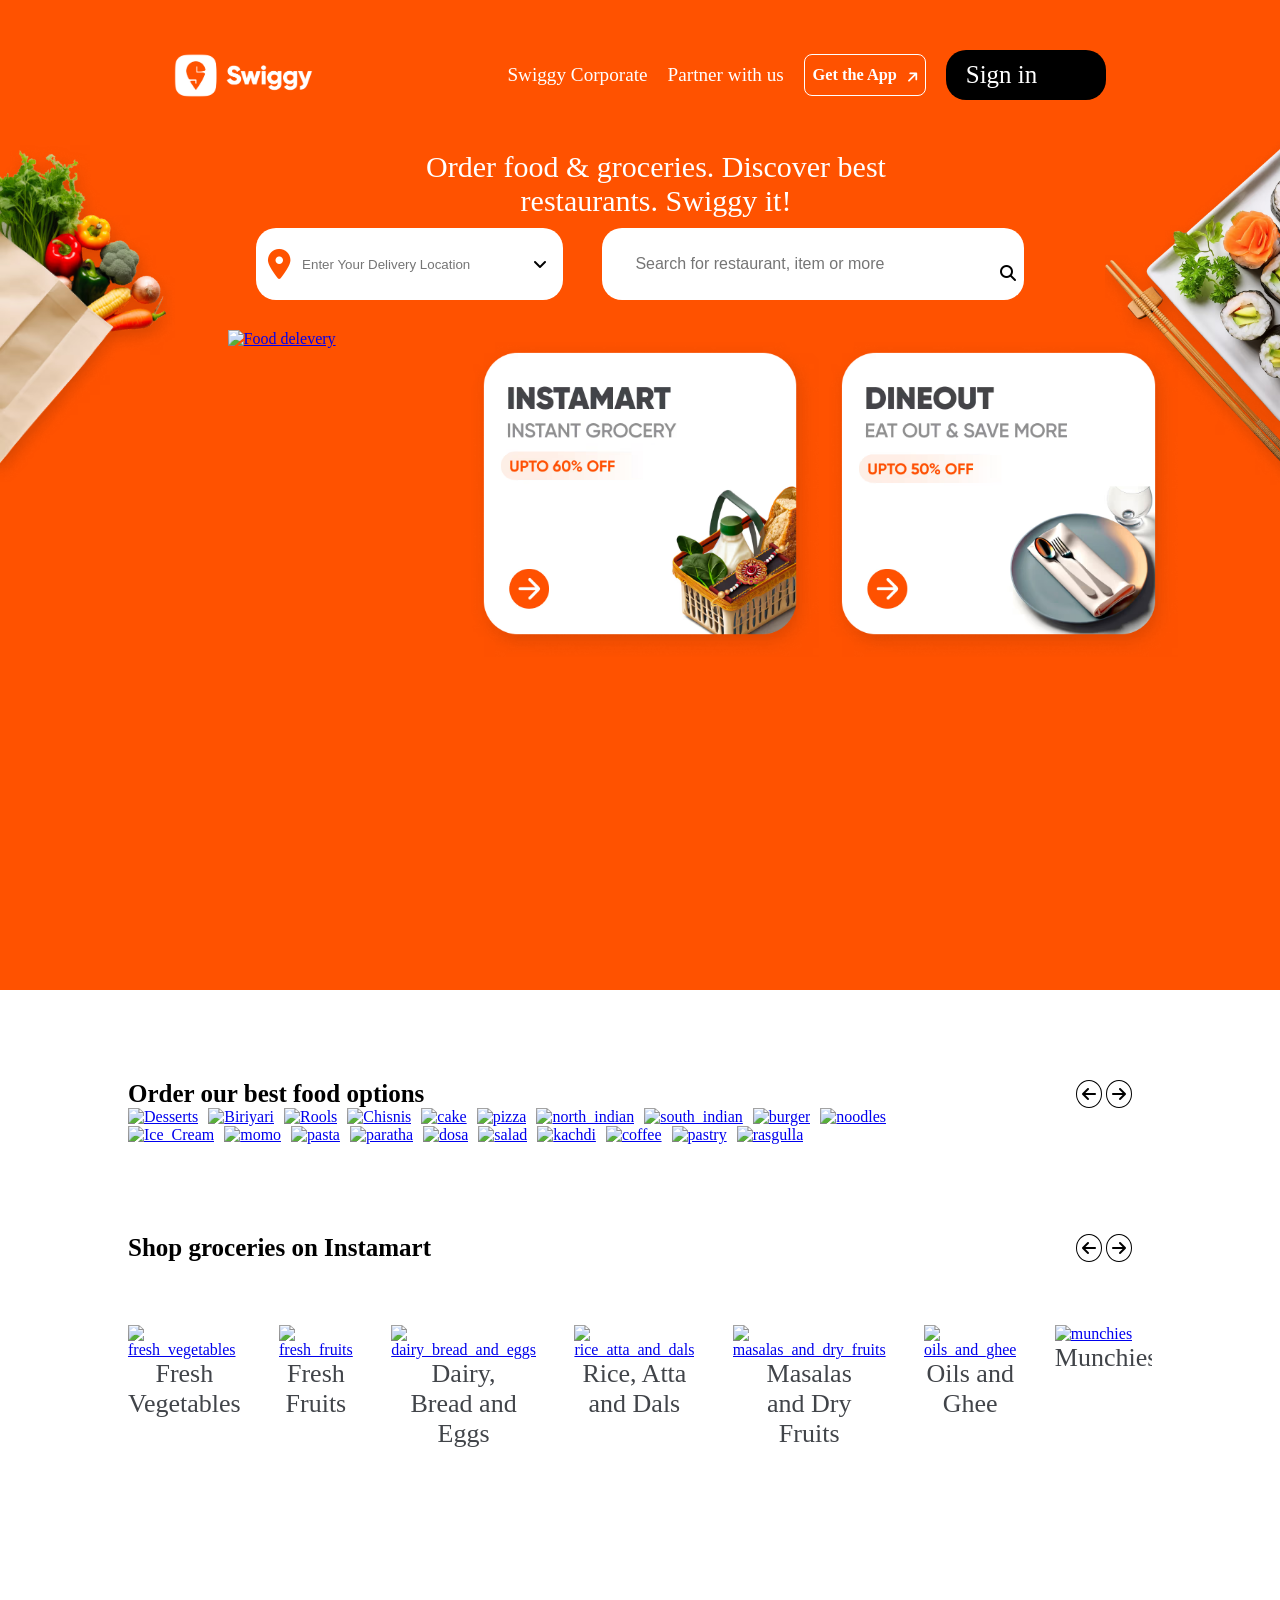
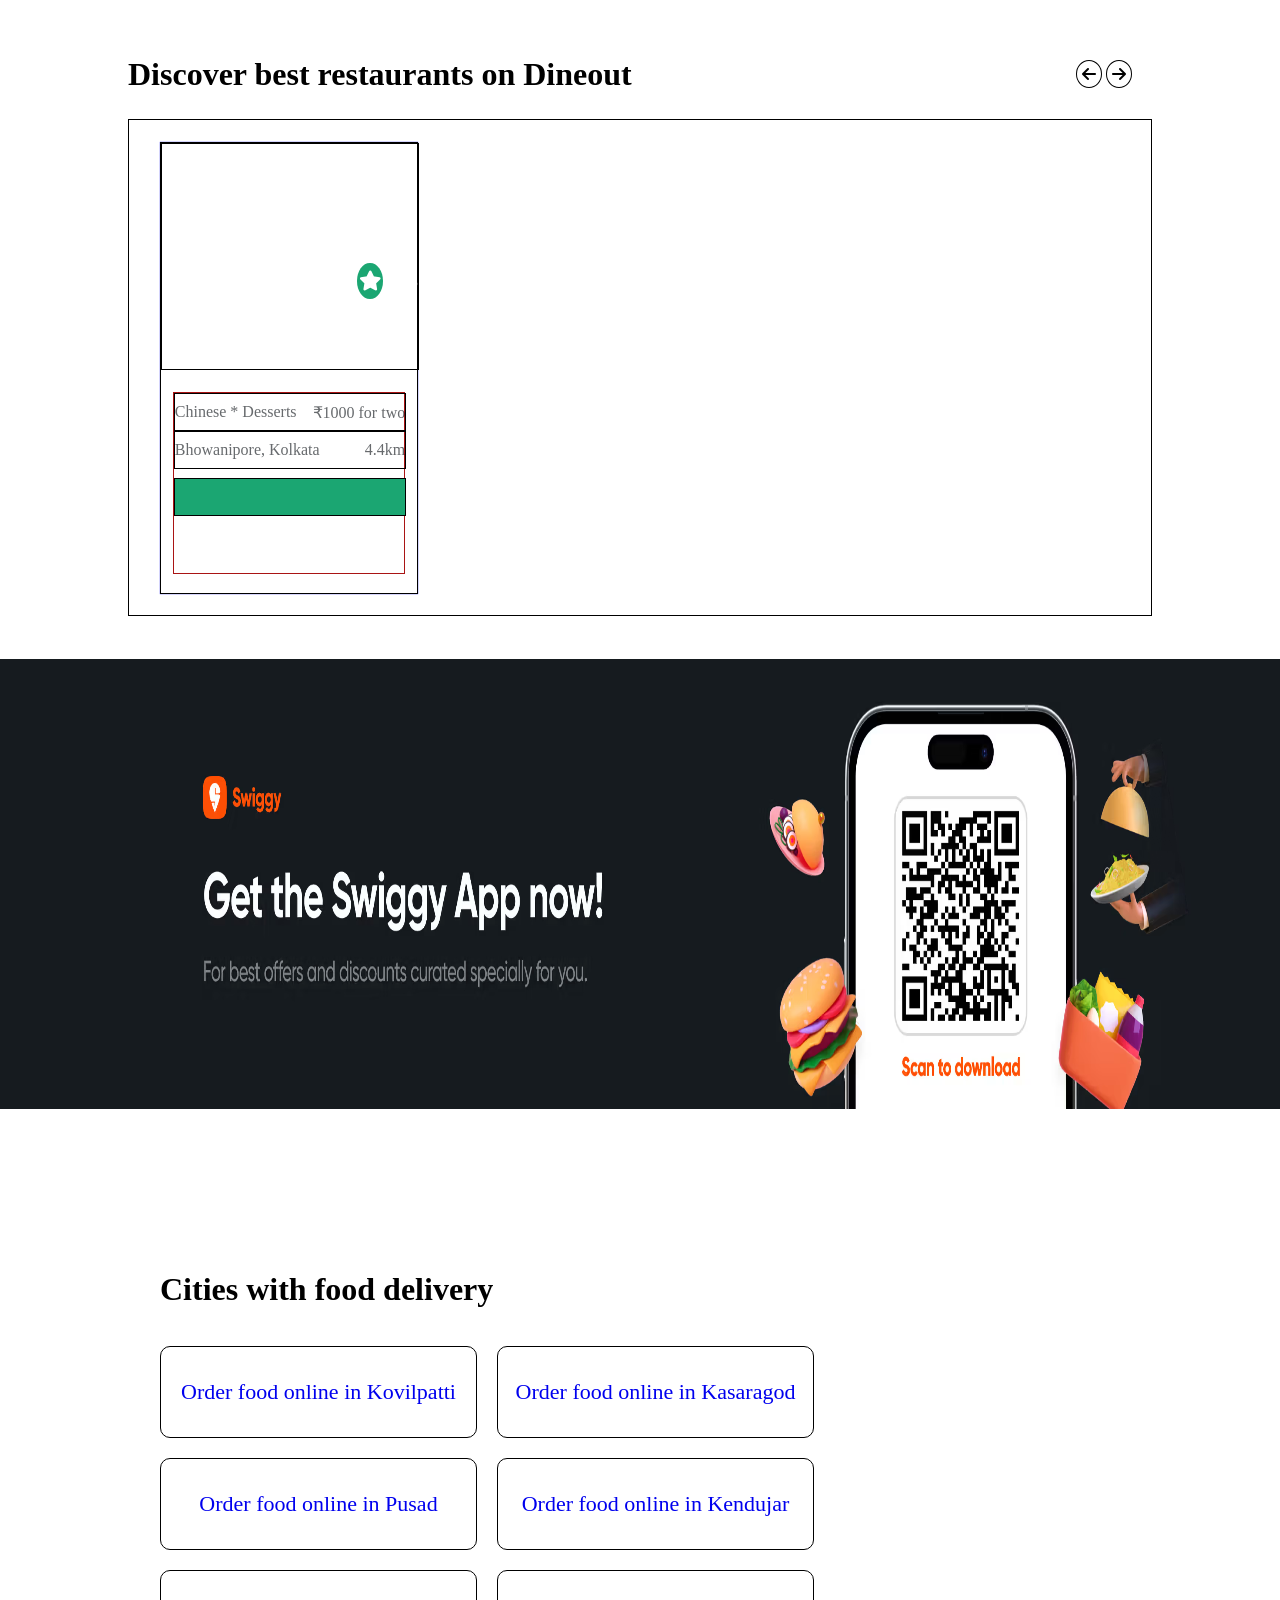
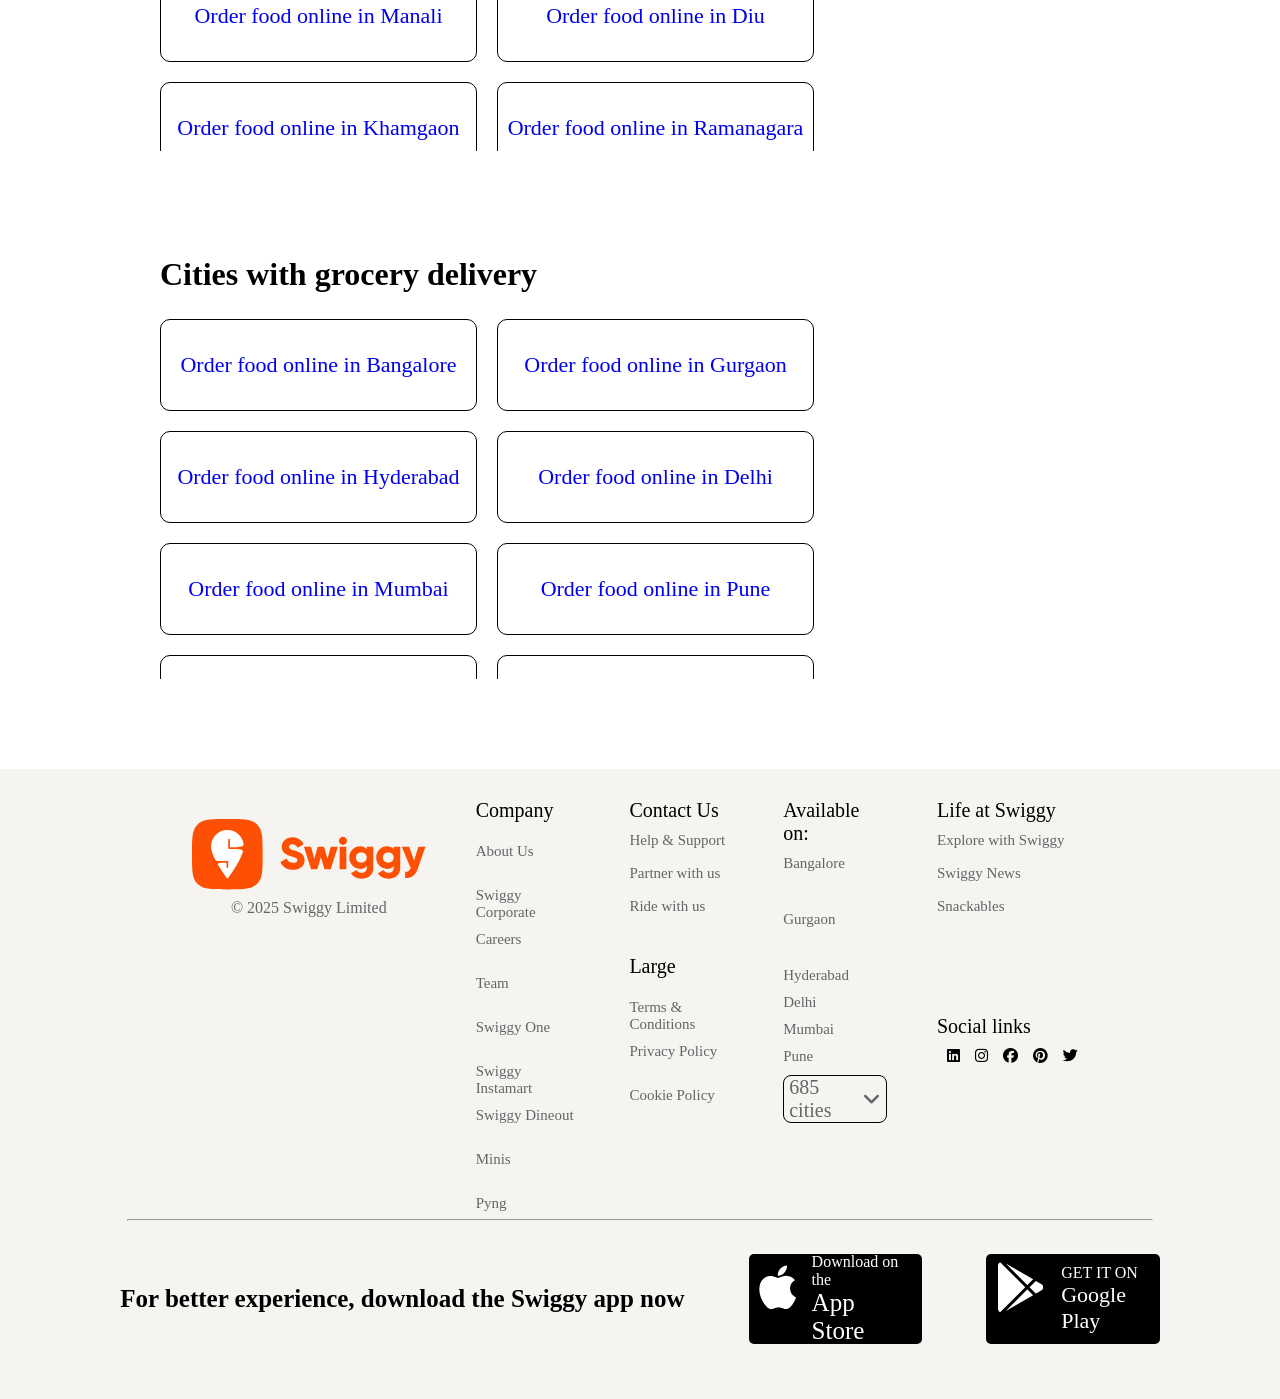
==== commit 378cb8f6: "fead:add images" ====
--- a/index.html
+++ b/index.html
@@ -14,7 +14,7 @@
 
 <body>
     <header>
-        <div class="na">
+        <div class="nav">
             <a href="#">
                 <div class="index_nav_left">
                     <img src="Image1/swiggy_logo_white.avif" alt="swiggy_logo">
@@ -59,7 +59,7 @@
         <div class="header_down_main_container">
             <a href="#">
                 <div class="header_down_container1">
-                    <img src="Image1/Food delevery1.avif" alt="Food delevery">
+                    <img src="Image1/Food_delevery.webp" alt="Food delevery">
                 </div>
             </a>
             <a href="#">
@@ -86,7 +86,7 @@
     <div class="order">
         <div class="order_our">
             <div class="order_our_left">
-                <h1>Order our best food options</h1>
+                <b>Order our best food options</b>
             </div>
             <div class="order_our_right">
                 <span id="order_our_right_left"><i class="fa-solid fa-arrow-left"></i></span>
@@ -97,106 +97,106 @@
         <div class="product">
             <div class="product1">
                 <a href="#">
-                    <div class="dessert">
-                        <img src="Image1/Desserts.jpg" alt="Desserts">
-                    </div>
-                </a>
-                <a href="#">
-                    <div class="biriyani">
-                        <img src="Image1/Biriyani.jpg" alt="Biriyari">
-                    </div>
-                </a>
-                <a href="#">
-                    <div class="Rolls">
-                        <img src="Image1/Rolls.jpg" alt="Rools">
-                    </div>
-                </a>
-                <a href="#">
-                    <div class="Chisnis">
-                        <img src="Image1/Chinese.jpg" alt="Chisnis">
-                    </div>
-                </a>
-                <a href="#">
-                    <div class="cake">
-                        <img src="Image1/Cake.png" alt="cake">
-                    </div>
-                </a>
-                <a href="#">
-                    <div class="pizza">
-                        <img src="Image1/Pizza.png" alt="pizza">
-                    </div>
-                </a>
-                <a href="#">
-                    <div class="north_indian">
-                        <img src="Image1/North_Indian.png" alt="north_indian">
-                    </div>
-                </a>
-                <a href="#">
-                    <div class="south_indian">
-                        <img src="Image1/South_Indian.png" alt="south_indian">
-                    </div>
-                </a>
-                <a href="#">
-                    <div class="burger">
-                        <img src="Image1/Burger.jpg" alt="burger">
-                    </div>
-                </a>
-                <a href="#">
-                    <div class="shawarma">
-                        <img src="Image1/shawarma.png" alt="shawarma">
+                    <div class="product2">
+                        <img src="Image1/Desserts.image.png" alt="Desserts">
+                    </div>
+                </a>
+                <a href="#">
+                    <div class="product2">
+                        <img src="Image1/Biryani_image.png" alt="Biriyari">
+                    </div>
+                </a>
+                <a href="#">
+                    <div class="product2">
+                        <img src="Image1/Rolls.image.png" alt="Rools">
+                    </div>
+                </a>
+                <a href="#">
+                    <div class="product2">
+                        <img src="Image1/Chinese_image.png" alt="Chisnis">
+                    </div>
+                </a>
+                <a href="#">
+                    <div class="product2">
+                        <img src="Image1/Cake.image.png" alt="cake">
+                    </div>
+                </a>
+                <a href="#">
+                    <div class="product2">
+                        <img src="Image1/Pizza_image.png" alt="pizza">
+                    </div>
+                </a>
+                <a href="#">
+                    <div class="product2">
+                        <img src="Image1/North_Indian_image.png" alt="north_indian">
+                    </div>
+                </a>
+                <a href="#">
+                    <div class="product2">
+                        <img src="Image1/South_Indian_image.png" alt="south_indian">
+                    </div>
+                </a>
+                <a href="#">
+                    <div class="product2">
+                        <img src="Image1/Burger.image.png" alt="burger">
+                    </div>
+                </a>
+                <a href="#">
+                    <div class="product2">
+                        <img src="Image1/Noodles_image.png" alt="noodles">
                     </div>
                 </a>
 
             </div>
-            <div class="product2">
-                <a href="#">
-                    <div class="Ice_Cream">
-                        <img src="Image1/Ice_Cream.png" alt="Ice_Cream">
-                    </div>
-                </a>
-                <a href="#">
-                    <div class="momo">
-                        <img src="Image1/Momo.png" alt="momo">
-                    </div>
-                </a>
-                <a href="#">
-                    <div class="pasta">
-                        <img src="Image1/Pasta.png" alt="pasta">
-                    </div>
-                </a>
-                <a href="#">
-                    <div class="paratha">
-                        <img src="Image1/Paratha.png" alt="paratha">
-                    </div>
-                </a>
-                <a href="#">
-                    <div class="dosa">
-                        <img src="Image1/Dosa.png" alt="dosa">
-                    </div>
-                </a>
-                <a href="#">
-                    <div class="salad">
-                        <img src="Image1/Salad.png" alt="salad">
-                    </div>
-                </a>
-                <a href="#">
-                    <div class="kachdi">
-                        <img src="Image1/Khachdi.jpg" alt="kachdi">
-                    </div>
-                </a>
-                <a href="#">
-                    <div class="vada">
-                        <img src="Image1/Vada.jpg" alt="vada">
-                    </div>
-                </a>
-                <a href="#">
-                    <div class="idli">
-                        <img src="Image1/Idli.png" alt="idli">
-                    </div>
-                </a>
-                <a href="#">
-                    <div class="rasgulla">
-                        <img src="Image1/Rasgulla.png" alt="rasgulla">
+            <div class="product3">
+                <a href="#">
+                    <div class="product4">
+                        <img src="Image1/Ice_Cream_image.png" alt="Ice_Cream">
+                    </div>
+                </a>
+                <a href="#">
+                    <div class="product4">
+                        <img src="Image1/Momo_image.png" alt="momo">
+                    </div>
+                </a>
+                <a href="#">
+                    <div class="product4">
+                        <img src="Image1/Pasta_iamge.png" alt="pasta">
+                    </div>
+                </a>
+                <a href="#">
+                    <div class="product4">
+                        <img src="Image1/Paratha_image.png" alt="paratha">
+                    </div>
+                </a>
+                <a href="#">
+                    <div class="product4">
+                        <img src="Image1/Dosa.image.png" alt="dosa">
+                    </div>
+                </a>
+                <a href="#">
+                    <div class="product4">
+                        <img src="Image1/Salad_image.png" alt="salad">
+                    </div>
+                </a>
+                <a href="#">
+                    <div class="product4">
+                        <img src="Image1/Khichdi_image.png" alt="kachdi">
+                    </div>
+                </a>
+                <a href="#">
+                    <div class="product4">
+                        <img src="Image1/Coffee.image.png" alt="coffee">
+                    </div>
+                </a>
+                <a href="#">
+                    <div class="product4">
+                        <img src="Image1/Pastry_image.png" alt="pastry">
+                    </div>
+                </a>
+                <a href="#">
+                    <div class="product4">
+                        <img src="Image1/Rasgulla.image.png" alt="rasgulla">
                     </div>
                 </a>
             </div>
@@ -206,7 +206,7 @@
     <div class="shop">
         <div class="shop_groceries">
             <div class="shop_groceries_left">
-                <h1>Shop groceries on Instamart</h1>
+                <b>Shop groceries on Instamart</b>
             </div>
             <div class="shop_groceries_right">
                 <span id="shop_groceries_right_left"><i class="fa-solid fa-arrow-left"></i></span>
@@ -216,126 +216,317 @@
         <div class="parent_instamart">
             <div class="instamart">
                 <div class="instamart_1">
-                    <a href="#">
-                        <div class="fresh_vegetables">
-                            <img src="Image2/Fresh_vegetables.png" alt="fresh_vegetables">
-                        </div>
-                    </a>
-                    <a href="#">
-                        <div class="fresh_fruits">
-                            <img src="Image2/Fresh_fruits.png" alt="fresh_fruits">
-                        </div>
-                    </a>
-                    <a href="#">
-                        <div class="dairy_bread_and_eggs">
-                            <img src="Image2/Dairy_bread_and_eggs.png" alt="dairy_bread_and_eggs">
-                        </div>
-                    </a>
-                    <a href="#">
-                        <div class="rice_atta_and_dals">
-                            <img src="Image2/Rice_atta_and_dals.png" alt="rice_atta_and_dals">
-                        </div>
-                    </a>
-                    <a href="#">
-                        <div class="masalas_and_dry_fruits">
-                            <img src="Image2/Masalas_and_dry_fruits.png" alt="masalas_and_dry_fruits">
-                        </div>
-                    </a>
-                    <a href="#">
-                        <div class="oils_and_ghee">
-                            <img src="Image2/Oils_and_ghee.png" alt="oils_and_ghee">
-                        </div>
-                    </a>
-                    <a href="#">
-                        <div class="munchies">
-                            <img src="Image2/Munchies.png" alt="munchies">
-                        </div>
-                    </a>
-                    <a href="#">
-                        <div class="sweet_tooth">
-                            <img src="Image2/Sweet_tooth.png" alt="sweet_tooth">
-                        </div>
-                    </a>
-                    <a href="#">
-                        <div class="cold_drinks_and_juices">
-                            <img src="Image2/Cold_drinks_and_juices.png" alt="cold_drinks_and_juices">
-                        </div>
-                    </a>
-                    <a href="#">
-                        <div class="biscuits_and_cakes">
-                            <img src="Image2/Biscuits_and_cakes.png" alt="biscuits_and_cakes">
-                        </div>
-                    </a>
-                    <a href="#">
-                        <div class="instant_and_frozen_food">
-                            <img src="Image2/Instant_and_frozen_food.png" alt="instant_and_frozen_food">
-                        </div>
-                    </a>
-                    <a href="#">
-                        <div class="meat_and_seafood">
-                            <img src="Image2/Meat_and_seafood.png" alt="meat_and_seafood">
-                        </div>
-                    </a>
-                    <a href="#">
-                        <div class="cereals_and_breakfast">
-                            <img src="Image2/Cereals_and_breakfast.png" alt="cereals_and_breakfast">
-                        </div>
-                    </a>
-                    <a href="#">
-                        <div class="sauces_and_spreads">
-                            <img src="Image2/Sauces_and_spreads.png" alt="sauces_and_spreads">
-                        </div>
-                    </a>
-                    <a href="#">
-                        <div class="tea_coffee_and_more cooon">
-                            <img src="Image2/Tea_coffee_and_more.png" alt="tea_coffee_and_more">
-                        </div>
-                    </a>
-                    <a href="#">
-                        <div class="cleaning_essentials">
-                            <img src="Image2/Cleaning_essentials.png" alt="cleaning_essentials">
-                        </div>
-                    </a>
-                    <a href="#">
-                        <div class="pharma_and_hygiene">
-                            <img src="Image2/Pharma_and_hygiene.png" alt="pharma_and_hygiene">
-                        </div>
-                    </a>
-                    <a href="#">
-                        <div class="bath_body_and_hair">
-                            <img src="Image2/Bath_body_and_hair.png" alt="bath_body_and_hair">
-                        </div>
-                    </a>
-                    <a href="#">
-                        <div class="paan_corner">
-                            <img src="Image2/Paan_corner.png" alt="paan_corner">
-                        </div>
-                    </a>
-                    <a href="#">
-                        <div class="home_and_kitchen">
-                            <img src="Image2/Home_and_kitchen.png" alt="home_and_kitchen">
-                        </div>
-                    </a>
-                    <a href="#">
-                        <div class="office_and_electricals">
-                            <img src="Image2/Office_and_electricals.png" alt="office_and_electricals">
-                        </div>
-                    </a>
-                    <a href="#">
-                        <div class="baby_care">
-                            <img src="Image2/baby_care.png" alt="baby_care">
-                        </div>
-                    </a>
-                    <a href="#">
-                        <div class="pet_supplies">
-                            <img src="Image2/pet_supplies.png" alt="pet_supplies">
-                        </div>
-                    </a>
-                    <a href="#">
-                        <div class="beauty_and_grooming">
-                            <img src="Image2/Beauty_and_grooming.png" alt="beauty_and_grooming">
-                        </div>
-                    </a>
+                   <div class="instamart3">
+                        <a href="#">
+                            <div class="instamart4">
+                                <img src="Shop_groceries_on_Instamart_image/Fresh_Vegetables_image.png" alt="fresh_vegetables">
+                            </div>
+                        </a>
+                        <div class="instamart5">
+                            <div class="instamart6">
+                                Fresh Vegetables
+                            </div>
+                        </div>
+                    </div>
+
+                    <div class="instamart3">
+                        <a href="#">
+                            <div class="instamart4">
+                                <img src="Shop_groceries_on_Instamart_image/Fresh_Fruits_image.png" alt="fresh_fruits">
+                            </div>
+                        </a>
+                        <div class="instamart5">
+                            <div class="instamart6">
+                                Fresh Fruits
+                            </div>
+                        </div>
+                    </div>
+
+                    <div class="instamart3">
+                        <a href="#">
+                            <div class="instamart4">
+                                <img src="Shop_groceries_on_Instamart_image/Dairy_Bread_and_Eggs_image.png" alt="dairy_bread_and_eggs">
+                            </div>
+                        </a>
+                        <div class="instamart5">
+                            <div class="instamart6">
+                                Dairy, Bread and Eggs
+                            </div>
+                        </div>
+                    </div>
+
+                    <div class="instamart3">
+                        <a href="#">
+                            <div class="instamart4">
+                                <img src="Shop_groceries_on_Instamart_image/Rice_Atta_and_Dals_image.png" alt="rice_atta_and_dals">
+                            </div>
+                        </a>
+                        <div class="instamart5">
+                            <div class="instamart6">
+                                Rice, Atta and Dals
+                            </div>
+                        </div>
+                    </div>
+
+                    <div class="instamart3">
+                        <a href="#">
+                            <div class="instamart4">
+                                <img src="Shop_groceries_on_Instamart_image/Masalas_and_Dry_Fruits_image.png" alt="masalas_and_dry_fruits">
+                            </div>
+                        </a>
+                        <div class="instamart5">
+                            <div class="instamart6">
+                                Masalas and Dry Fruits
+                            </div>
+                        </div>
+                    </div>
+
+                    <div class="instamart3">
+                        <a href="#">
+                            <div class="instamart4">
+                                <img src="Shop_groceries_on_Instamart_image/Oils_and_Ghee_image.png" alt="oils_and_ghee">
+                            </div>
+                        </a>
+                        <div class="instamart5">
+                            <div class="instamart6">
+                                Oils and Ghee
+                            </div>
+                        </div>
+                    </div>
+
+                    <div class="instamart3">
+                        <a href="#">
+                            <div class="instamart4">
+                                <img src="Shop_groceries_on_Instamart_image/Munchies_image.png" alt="munchies">
+                            </div>
+                        </a>
+                        <div class="instamart5">
+                            <div class="instamart6">
+                                Munchies
+                            </div>
+                        </div>
+                    </div>
+
+                    <div class="instamart3">
+                        <a href="#">
+                            <div class="instamart4">
+                                <img src="Shop_groceries_on_Instamart_image/Sweet_Tooth_image.png" alt="sweet_tooth">
+                            </div>
+                        </a>
+                        <div class="instamart5">
+                            <div class="instamart6">
+                                Sweet Tooth
+                            </div>
+                        </div>
+                    </div>
+
+                    <div class="instamart3">
+                        <a href="#">
+                            <div class="instamart4">
+                                <img src="Shop_groceries_on_Instamart_image/Cold_Drinks_and_Juices_image.png" alt="cold_drinks_and_juices">
+                            </div>
+                        </a>
+                        <div class="instamart5">
+                            <div class="instamart6">
+                                Cold Drinks and Juices
+                            </div>
+                        </div>
+                    </div>
+
+                    <div class="instamart3">
+                        <a href="#">
+                            <div class="instamart4">
+                                <img src="Shop_groceries_on_Instamart_image/Biscuits_and_Cakes_image.png" alt="biscuits_and_cakes">
+                            </div>
+                        </a>
+                        <div class="instamart5">
+                            <div class="instamart6">
+                                Biscuits and Cakes
+                            </div>
+                        </div>
+                    </div>
+
+                    <div class="instamart3">
+                        <a href="#">
+                            <div class="instamart4">
+                                <img src="Shop_groceries_on_Instamart_image/Instant_and_Frozen_Food_image.png" alt="instant_and_frozen_food">
+                            </div>
+                        </a>
+                        <div class="instamart5">
+                            <div class="instamart6">
+                                Instant and Frozen Food
+                            </div>
+                        </div>
+                    </div>
+
+                    <div class="instamart3">
+                        <a href="#">
+                            <div class="instamart4">
+                                <img src="Shop_groceries_on_Instamart_image/Meat_and_Seafood_image.png" alt="meat_and_seafood">
+                            </div>
+                        </a>
+                        <div class="instamart5">
+                            <div class="instamart6">
+                                Meat and Seafood
+                            </div>
+                        </div>
+                    </div>
+
+                    <div class="instamart3">
+                        <a href="#">
+                            <div class="instamart4">
+                                <img src="Shop_groceries_on_Instamart_image/Cereals_and_Breakfast_image.png" alt="cereals_and_breakfast">
+                            </div>
+                        </a>
+                        <div class="instamart5">
+                            <div class="instamart6">
+                                Cereals and Breakfast
+                            </div>
+                        </div>
+                    </div>
+
+                    <div class="instamart3">
+                        <a href="#">
+                            <div class="instamart4">
+                                <img src="Shop_groceries_on_Instamart_image/Sauces_and_Spreads_image.png" alt="sauces_and_spreads">
+                            </div>
+                        </a>
+                        <div class="instamart5">
+                            <div class="instamart6">
+                                Sauces and Spreads
+                            </div>
+                        </div>
+                    </div>
+
+                    <div class="instamart3">
+                        <a href="#">
+                            <div class="instamart4">
+                                <img src="Shop_groceries_on_Instamart_image/Tea_Coffee_and_More_image.png" alt="tea_coffee_and_more">
+                            </div>
+                        </a>
+                        <div class="instamart5">
+                            <div class="instamart6">
+                                Tea, Coffee and More
+                            </div>
+                        </div>
+                    </div>
+
+                    <div class="instamart3">
+                        <a href="#">
+                            <div class="instamart4">
+                                <img src="Shop_groceries_on_Instamart_image/Cleaning_Essentials_image.png" alt="cleaning_essentials">
+                            </div>
+                        </a>
+                        <div class="instamart5">
+                            <div class="instamart6">
+                                Cleaning Essentials
+                            </div>
+                        </div>
+                    </div>
+
+                    <div class="instamart3">
+                        <a href="#">
+                            <div class="instamart4">
+                                <img src="Shop_groceries_on_Instamart_image/Pharma_and_Hygiene_image.png" alt="pharma_and_hygiene">
+                            </div>
+                        </a>
+                        <div class="instamart5">
+                            <div class="instamart6">
+                                Pharma and Hygiene
+                            </div>
+                        </div>
+                    </div>
+
+                    <div class="instamart3">
+                        <a href="#">
+                            <div class="instamart4">
+                                <img src="Shop_groceries_on_Instamart_image/Bath-Body_and_Hair_image.png" alt="bath_body_and_hair">
+                            </div>
+                        </a>
+                        <div class="instamart5">
+                            <div class="instamart6">
+                                Bath, Body and Hair
+                            </div>
+                        </div>
+                    </div>
+
+                    <div class="instamart3">
+                        <a href="#">
+                            <div class="instamart4">
+                                <img src="Shop_groceries_on_Instamart_image/Paan_Corner_image.png" alt="paan_corner">
+                            </div>
+                        </a>
+                        <div class="instamart5">
+                            <div class="instamart6">
+                                Paan Corner
+                            </div>
+                        </div>
+                    </div>
+
+                    <div class="instamart3">
+                        <a href="#">
+                            <div class="instamart4">
+                                <img src="Shop_groceries_on_Instamart_image/Home-and_Kitchen_image.png" alt="home_and_kitchen">
+                            </div>
+                        </a>
+                        <div class="instamart5">
+                            <div class="instamart6">
+                                Home and Kitchen
+                            </div>
+                        </div>
+                    </div>
+
+                    <div class="instamart3">
+                        <a href="#">
+                            <div class="instamart4">
+                                <img src="Shop_groceries_on_Instamart_image/Office_and_Electricals_image.png" alt="office_and_electricals">
+                            </div>
+                        </a>
+                        <div class="instamart5">
+                            <div class="instamart6">
+                                Office and Electricals
+                            </div>
+                        </div>
+                    </div>
+
+                    <div class="instamart3">
+                        <a href="#">
+                            <div class="instamart4">
+                                <img src="Shop_groceries_on_Instamart_image/Baby_Care_image.png" alt="baby_care">
+                            </div>
+                        </a>
+                        <div class="instamart5">
+                            <div class="instamart6">
+                                Baby Care
+                            </div>
+                        </div>
+                    </div>
+
+                    <div class="instamart3">
+                        <a href="#">
+                            <div class="instamart4">
+                                <img src="Shop_groceries_on_Instamart_image/Pet_Supplies_image.png" alt="pet_supplies">
+                            </div>
+                        </a>
+                        <div class="instamart5">
+                            <div class="instamart6">
+                                Pet Supplies
+                            </div>
+                        </div>
+                    </div>
+
+                    <div class="instamart3">
+                        <a href="#">
+                            <div class="instamart4">
+                                <img src="Shop_groceries_on_Instamart_image/Beauty_and_Grooming_image.png" alt="beauty_and_grooming">
+                            </div>
+                        </a>
+                        <div class="instamart5">
+                            <div class="instamart6">
+                                Beauty and Grooming
+                            </div>
+                        </div>
+                    </div>
                 </div>
             </div>
         </div>
@@ -344,7 +535,7 @@
         <div class="restaurants">
             <div class="discover_best">
                 <div class="discover_best_left">
-                    <h1>Shop groceries on Instamart</h1>
+                    <h1>Discover best restaurants on Dineout</h1>
                 </div>
                 <div class="discover_best_right">
                     <span id="discover_best_right_left"><i class="fa-solid fa-arrow-left"></i></span>
@@ -352,159 +543,35 @@
                 </div>
             </div>
             <div class="dineout">
-
                 <div class="dineout_1">
                     <a href="#">
-                        <div class="te_amo_cafe_lounge">
-                            <img src="Image3/te_amo_cafe&lounge.png" alt="te_amo_cafe_lounge">
+                        <div class="dineout2">
+                            <div class="dineout2_top">
+                                <div class="dineout2_buttom">
+                                    <div class="dineout2_buttom_left"><b>Te Amo Cafe Lounge</b> </div>
+                                    <div class="dineout2_buttom_right">
+                                        <div class="dineout2_buttom_right1">
+                                            <i class="fa-solid fa-star"></i>
+                                        </div>
+                                        <div class="dineout2_buttom_right2">4.5</div>
+                                    </div>
+                                </div>
+                            </div>
+                            <div class="dineout2_buttom2">
+                                <div class="dineout2_button2_1">
+                                    <div class="dineout2_button2_1_left">Chinese <span id="star1">*</span> Desserts</div>
+                                    <div class="dineout2_button2_1_right">₹1000 for two</div>
+                                </div>     
+                                <div class="dineout2_button2_2">
+                                    <div class="dineout2_button2_2_left">Bhowanipore, Kolkata</div>
+                                    <div class="dineout2_button2_2_right">4.4km</div>
+                                </div>
+                                <div class="dineout2_buttom2_3">
+                                    <div class="dineout2_buttom2_3_left"><img src="" alt=""></div>
+                                </div>
+                            </div>
                         </div>
                     </a>
-                    <a href="#">
-                        <div class="cafe_autoholic">
-                            <img src="Image3/cafe_autoholic.png" alt="cafe_autoholic">
-                        </div>
-                    </a>
-                    <a href="#">
-                        <div class="chicken_mirch_masala">
-                            <img src="Image3/chicken@mirch_masala.png" alt="chicken_mirch_masala">
-                        </div>
-                    </a>
-                    <a href="#">
-                        <div class="signature_stop_cafe">
-                            <img src="Image3/signature_stop_cafe.png" alt="signature_stop_cafe">
-                        </div>
-                    </a>
-                    <a href="#">
-                        <div class="wokao">
-                            <img src="Image3/wokao.png" alt="wokao">
-                        </div>
-                    </a>
-                    <a href="#">
-                        <div class="usha_dawn_of_bengali">
-                            <img src="Image3/usha_dawn_of_bengali.png" alt="usha_dawn_of_bengali">
-                        </div>
-                    </a>
-                    <a href="#">
-                        <div class="ali_one_restaurant">
-                            <img src="Image3/ali_one_restaurant.png" alt="ali_one_restaurant">
-                        </div>
-                    </a>
-                    <a href="#">
-                        <div class="the_sugarr_and_spice">
-                            <img src="Image3/the_sugarr_and_spice.png" alt="the_sugarr_and_spice">
-                        </div>
-                    </a>
-                    <a href="#">
-                        <div class="burgerizzer">
-                            <img src="Image3/burgerizzer.png" alt="burgerizzer">
-                        </div>
-                    </a>
-                    <a href="#">
-                        <div class="nyc_times_square">
-                            <img src="Image3/nyc_times_square.png" alt="nyc_times_square">
-                        </div>
-                    </a>
-                    <a href="#">
-                        <div class="tall_tales">
-                            <img src="Image3/yail_tales.png" alt="tall_tales">
-                        </div>
-                    </a>
-                    <a href="#">
-                        <div class="hola">
-                            <img src="Image3/hola.png" alt="hola">
-                        </div>
-                    </a>
-                    <a href="#">
-                        <div class="lenin_crusises">
-                            <img src="Image3/lenin_crusises.png" alt="lenin_crusises">
-                        </div>
-                    </a>
-                    <a href="#">
-                        <div class="panvham_er_adday">
-                            <img src="Image3/panvham_er_adday.png" alt="panvham_er_adday">
-                        </div>
-                    </a>
-                    <a href="#">
-                        <div class="vedanta">
-                            <img src="Image3/vedanta.png" alt="vedanta">
-                        </div>
-                    </a>
-                    <a href="#">
-                        <div class="zahtar">
-                            <img src="Image3/zahtar.png" alt="zahtar">
-                        </div>
-                    </a>
-                    <a href="#">
-                        <div class="spice_it_idis_hote">
-                            <img src="Image3/spice_it_idis_hotel.png" alt="spice_it_idis_hote">
-                        </div>
-                    </a>
-                    <a href="#">
-                        <div class="afterhours_pub">
-                            <img src="Image3/afterhours_pub.png" alt="afterhours_pub">
-                        </div>
-                    </a>
-                    <a href="#">
-                        <div class="rendezbous_hotel_monotel">
-                            <img src="Image3/rendezbous_hotel_monotel.png" alt="rendezbous_hotel_monotel">
-                        </div>
-                    </a>
-                    <a href="#">
-                        <div class="vertex_fairfieid_by_marriott">
-                            <img src="Image3/vertex_fairfieid_by_marriott.png" alt="vertex_fairfieid_by_marriott">
-                        </div>
-                    </a>
-                    <a href="#">
-                        <div class="fiy_kouzina">
-                            <img src="Image3/fiy_kouzina.png" alt="fiy_kouzina">
-                        </div>
-                    </a>
-                    <a href="#">
-                        <div class="la_poinoz_pizza">
-                            <img src="Image3/la_poino'z_pizza.png" alt="la_poinoz_pizza">
-                        </div>
-                    </a>
-                    <a href="#">
-                        <div class="masala_wok_bar_kitchen">
-                            <img src="Image3/masala_wok_bar&kitchen.png" alt="masala_wok_bar_kitchen">
-                        </div>
-                    </a>
-                    <a href="#">
-                        <div class="pa_pa_ya">
-                            <img src="Image3/pa_pa_ya.png" alt="pa_pa_ya">
-                        </div>
-                    </a>
-                    <a href="#">
-                        <div class="tasty_treat">
-                            <img src="Image3/tasty_treat.png" alt="tasty_treat">
-                        </div>
-                    </a>
-                    <a href="#">
-                        <div class="momo_raja">
-                            <img src="Image3/momo_raja.png" alt="momo_raja">
-                        </div>
-                    </a>
-                    <a href="#">
-                        <div class="craft_coffee_experience">
-                            <img src="Image3/craft_coffee_experience.png" alt="craft_coffee_experience">
-                        </div>
-                    </a>
-                    <a href="#">
-                        <div class="the_buffelt">
-                            <img src="Image3/the_buffelt.png" alt="the_buffelt">
-                        </div>
-                    </a>
-                    <a href="#">
-                        <div class="aami_bangali">
-                            <img src="Image3/aami_bangali.png" alt="aami_bangali">
-                        </div>
-                    </a>
-                    <a href="#">
-                        <div class="pawan_putra">
-                            <img src="Image3/pawan_putra.png" alt="pawan_putra">
-                        </div>
-                    </a>
-
                 </div>
             </div>
         </div>
@@ -1741,12 +1808,12 @@
                 <a href="#">
                     <div class="down_footer3">
                         <a href="#">
-                            <div class="down_footer3_logo"><i class="fa-brands fa-apple"></i></div>
+                            <div class="down_footer3_logo"><i class="fa-brands fa-google-play"></i></div>
                         </a>
                         <a href="#">
                             <div class="down_footer3_right">
                                 <div class="down_footer_downlode_app">
-                                    <span id="down_footer_downlode">Download on the </span><br> <span id="down_footer_app_store">App Store</span>
+                                    <span id="down_footer_downlode">GET IT ON </span><br> <span id="google_play">Google Play</span>
                                 </div>
                                 
                             </div>
@@ -1760,4 +1827,4 @@
     </footer>
 </body>
 
-</html>+</html>
--- a/Style.css
+++ b/Style.css
@@ -100,37 +100,39 @@
 
 }
 .main_containt{
+    max-height: 15vh;
+    width: 100%;
     display: flex;
     align-items: center;
     justify-content: space-between;
     padding: 0px 16px;
     /* order: 1; */
-    margin-top: 50px;
+    /* margin-top: 50px; */
 }
 .main_containt_1{
-    width: 60%;
+    max-height: 15vh;
+    width: 40%;
     text-align: center;
-    margin: 0px auto;
-    padding-left: 12px;
+    margin: auto;
+    /* padding-left: 12px; */
     color: rgb(255, 255, 255);
     font-family: Gilroy;
-    font-size: 48px;
-    font-weight: 600;
-    letter-spacing: -0.3px;
-    line-height: 56px;
-    
+    font-size: 30px;
+    display: flex;
+    flex-wrap: nowrap;
 }
 .main_container{
-    height: 10vh;
-    width: 60%;
+    max-height: 8vh;
+    max-width: 60%;
     margin: auto;
     /* border: 1px solid black; */
     display: flex;
     justify-content: space-between;
-    margin-top: 30px;
+    margin-top: 10px;
+    flex-wrap: nowrap;
 }
 .main_container_left{
-    height: 10vh;
+    height: 8vh;
     width: 40%;
     /* border: 2p solid #fff; */
     background-color: #fff;
@@ -151,7 +153,7 @@
     color: #ff5200;
 }
 .main_container_left2{
-    height: 10vh;
+    height: 8vh;
     width: 70%;
     display: flex;
     justify-content: center;
@@ -171,7 +173,7 @@
 }
 
 .main_container_right{
-    height: 10vh;   
+    height: 8vh;   
     width: 55%;
     /* border: 2px solid #fff; */
     background-color: #fff;
@@ -181,7 +183,7 @@
 
 }
 .main_contaier_right_left{
-    height: 10vh;
+    height: 8vh;
     width: 60%;
     background-color: none;   
     margin-left: 8%;
@@ -190,7 +192,7 @@
 
 .main_contaier_right_left input{
     width: 100%;
-    height: 10vh;
+    height: 8vh;
     font-size: 1em;
     border: none;
 }
@@ -217,52 +219,52 @@
     /* border: 1px solid black; */
 }
 .header_down_container1{
-    height: 45vh;
-    width: 100%;
+    max-height: 45vh;
+    max-width: 100%;
     /* border: 1px solid black; */
     display: flex;
     justify-content: center;
     align-items: center;
 }
 .header_down_container1 img{
-    height: 40vh;
-    width: 100%;
+    max-height: 40vh;
+    max-width: 100%;
 }
 .header_down_container2{
-    height: 45vh;
-    width: 100%;
+    max-height: 45vh;
+    max-width: 100%;
     /* border: 1px solid black; */
     display: flex;
     justify-content: center;
     align-items: center;
 }
 .header_down_container2 img{
-    height: 40vh;
-    width: 100%;
+    max-height: 40vh;
+    max-width: 100%;
 }
 .header_down_container3{
-    height: 45vh;
-    width: 100%;
+    max-height: 45vh;
+    max-width: 100%;
     /* border: 1px solid black; */
     display: flex;
     justify-content: center;
     align-items: center;
 }
 .header_down_container3 img{
-    height: 40vh;
-    width: 100%;
-}
+    max-height: 40vh;
+    max-width: 100%;
+}   
 .header_main_left img{
-    max-height: 450px !important;
-    max-width: 250px !important;
+    max-height: 350px !important;
+    max-width: 300px !important;
     position: absolute;
     left: 0;
     top: 0;
     margin-top: 15vh;
 }
 .header_main_right img{
-    max-height: 450px !important;
-    max-width: 250px !important;
+    max-height: 350px !important;
+    max-width: 300px !important;
     position: absolute;
     right: 0;
     top: 0;
@@ -272,19 +274,23 @@
 
 /****** header part finish *******/
 .order{
-    height: 70vh;
-    width: 100%;
-    /* border: 1px solid black; */
-    margin-top: 20vh;
+    max-height: 70vh;
+    max-width: 100%;
+    /* border: 1px solid black; */
+    margin-top: 10vh;
 }
 .order_our{
-    height: 10vh;
-    width: 80%;
+    max-height: 10vh;
+    max-width: 80%;
     margin: auto;
     /* border: 1px solid black; */
     display: flex;
     justify-content: space-between;
     align-items: center;
+}
+.order_our_left{
+    
+    font-size: 25px;
 }
 .order_our_right{
     padding-right: 20px;
@@ -300,502 +306,172 @@
     border-radius: 50%;
 }
 .product{
-    height: 60vh;
-    width: 80%;
-    overflow: scroll;
-    scrollbar-width: none;
-     /* Firefox-ms-overflow-style: none; */
-     background-color: #fff;
-    margin: auto;
-}
-.product1{
-    height: 30vh;
-    /* border: 1px solid black; */
-    display: flex;
-    /* justify-content: center; */
-    align-items: center;
-    gap: 10px;
-}
-.product1 a{
-    height: 28vh;
-    width: 12vw;
-}
-.dessert{
-    height: 28vh;
-    width: 12vw;
-    /* border: 1px solid black; */
-}
-.dessert img{
-    height: 28vh;
-    width: 12vw;
-}
-.biriyani{
-    height: 28vh;
-    width: 12vw;
-    /* border: 1px solid black; */
-}
-.biriyani img{
-    height: 28vh;
-    width: 12vw;
-}
-.Chisnis{
-    height: 28vh;
-    width: 12vw;
-    /* border: 1px solid black; */
-}
-.Chisnis img{
-    height: 28vh;
-    width: 12vw;
-}
-.Rolls{
-    height: 28vh;
-    width: 12vw;
-    /* border: 1px solid black; */
-}
-.Rolls img{
-    height: 28vh;
-    width: 12vw;
-}
-.cake{
-    height: 28vh;
-    width: 12vw;
-    /* border: 1px solid black; */
-}
-.cake img{
-    height: 28vh;
-    width: 12vw;
-}
-.pizza{
-    height: 28vh;
-    width: 12vw;
-    /* border: 1px solid black; */
-}
-.pizza img{
-    height: 28vh;
-    width: 12vw;
-}
-.north_indian{
-    height: 28vh;
-    width: 12vw;
-    /* border: 1px solid black; */
-}
-.north_indian img{
-    height: 28vh;
-    width: 12vw;
-}
-.south_indian{
-    height: 28vh;
-    width: 12vw;
-    /* border: 1px solid black; */
-}
-.south_indian img{
-    height: 28vh;
-    width: 12vw;
-}
-.burger{
-    height: 28vh;
-    width: 12vw;
-    /* border: 1px solid black; */
-}
-.burger img{
-    height: 28vh;
-    width: 12vw;
-}
-.shawarma{
-    height: 28vh;
-    width: 12vw;
-    /* border: 1px solid black; */
-}
-.shawarma img{
-    height: 28vh;
-    width: 12vw;
-}
-
-
-
-/******* product1 ******/
-.product2{
-    height: 30vh;
-    /* border: 1px solid black; */
-    display: flex;
-    /* justify-content: center; */
-    align-items: center;
-    gap: 10px;
-}
-.product2 a{
-    height: 28vh;
-    width: 12vw;
-}
-.Ice_Cream{
-    height: 28vh;
-    width: 12vw;
-    /* border: 1px solid black; */
-}
-.Ice_Cream img{
-    height: 28vh;
-    width: 12vw;
-}
-.momo{
-    height: 28vh;
-    width: 12vw;
-    /* border: 1px solid black; */
-}
-.momo img{
-    height: 28vh;
-    width: 12vw;
-}
-.pasta{
-    height: 28vh;
-    width: 12vw;
-    /* border: 1px solid black; */
-}
-.pasta img{
-    height: 28vh;
-    width: 12vw;
-}
-.paratha{
-    height: 28vh;
-    width: 12vw;
-    /* border: 1px solid black; */
-}
-.paratha img{
-    height: 28vh;
-    width: 12vw;
-}
-.dosa{
-    height: 28vh;
-    width: 12vw;
-    /* border: 1px solid black; */
-}
-.dosa img{
-    height: 28vh;
-    width: 12vw;
-}
-.salad{
-    height: 28vh;
-    width: 12vw;
-    /* border: 1px solid black; */
-}
-.salad img{
-    height: 28vh;
-    width: 12vw;
-}
-.kachdi{
-    height: 28vh;
-    width: 12vw;
-    /* border: 1px solid black; */
-}
-.kachdi img{
-    height: 28vh;
-    width: 12vw;
-}
-.vada{
-    height: 28vh;
-    width: 12vw;
-    /* border: 1px solid black; */
-}
-.vada img{
-    height: 28vh;
-    width: 12vw;
-}
-.idli{
-    height: 28vh;
-    width: 12vw;
-    /* border: 1px solid black; */
-}
-.idli img{
-    height: 28vh;
-    width: 12vw;
-}
-.rasgulla{
-    height: 28vh;
-    width: 12vw;
-    /* border: 1px solid black; */
-}
-.rasgulla img{
-    height: 28vh;
-    width: 12vw;
-}
-
-/****** project finish *******/
-
-
-.shop{
-    height: 40vh;
-    width: 100%;
-    /* border: 1px solid black; */
-    margin-top: 20vh;
-}
-.shop_groceries{
-    height: 10vh;
-    width: 80%;
-    /* border: 1px solid black; */
-    display: flex;
-    justify-content: space-between;
-    align-items: center;
-    margin: auto;
-}
-.shop_groceries_right{
-    padding-right: 20px;
-}
-#shop_groceries_right_left i{
-    border: 1px solid black;
-    padding: 5px;
-    border-radius: 50%;
-}
-#shop_groceries_right_right i{
-    border: 1px solid black;
-    padding: 5px;
-    border-radius: 50%;
-}
-.parent_instamart{
-    height: 30vh;
-    max-width: 100%;
-    background-color: #fff;
-    display: flex;
-    justify-content: center;
-}
-.instamart{
-    height: 30vh;
+    max-height: 60vh;
     max-width: 80%;
     overflow: scroll;
     scrollbar-width: none;
      /* Firefox-ms-overflow-style: none; */
      background-color: #fff;
+    margin: auto;
+    /* margin-top: 10vh; */
+}
+.product1{
+    max-height: 30vh;
+    /* border: 1px solid black; */
+    display: flex;
+    /* justify-content: center; */
+    align-items: center;
+    gap: 10px;
+}
+.product1 a{
+    max-height: 28vh;
+    max-width: 12vw;
+}
+.product2{
+    max-height: 28vh;
+    max-width: 12vw;
+}
+.product2 img{
+    max-height: 28vh;
+    max-width: 12vw;
+}
+
+
+
+
+/******* product1 ******/
+.product3{
+    max-height: 30vh;
+    /* border: 1px solid black; */
+    display: flex;
+    /* justify-content: center; */
+    align-items: center;
+    gap: 10px;
+}
+.product3 a{
+    max-height: 28vh;
+    max-width: 12vw;
+}
+.product4{
+    max-height: 28vh;
+    max-width: 12vw;
+}
+.product4 img{
+    max-height: 28vh;
+    max-width: 12vw;
+}
+
+/****** project finish *******/
+
+
+.shop{
+    max-height: 40vh;
+    max-width: 100%;
+    /* border: 1px solid black; */
+    margin-top: 10vh;
+}
+.shop_groceries{
+    max-height: 10vh;
+    max-width: 80%;
+    /* border: 1px solid black; */
+    display: flex;
+    justify-content: space-between;
+    align-items: center;
+    margin: auto;
+
+}
+.shop_groceries_left{
+    font-size: 25px;
+}
+.shop_groceries_right{
+    padding-right: 20px;
+}
+#shop_groceries_right_left i{
+    border: 1px solid black;
+    padding: 5px;
+    border-radius: 50%;
+}
+#shop_groceries_right_right i{
+    border: 1px solid black;
+    padding: 5px;
+    border-radius: 50%;
+}
+.parent_instamart{
+    max-height: 40vh;
+    max-width: 100%;
+    background-color: #fff;
+    display: flex;
+    margin-top: 7vh;
+    /* border: 1px solid black; */
+}
+.instamart{
+    max-height: 40vh;
+    max-width: 80%;
+    overflow: scroll;
+    scrollbar-width: none;
+     /* Firefox-ms-overflow-style: none; */
+     /* background-color: #9e2525; */
+     /* border: 1px solid black; */
+     overflow-y: hidden;
+     margin: auto;
 }
 .instamart_1{
-    height: 30vh;
+    max-height: 40vh;
     /* border: 1px solid black; */
     display: flex;
     
-    align-items: center;
-    gap: 10px;
+    /* align-items: center; */
+    gap: 3vw;
 }
 .instamart_1 a{
-    height: 30vh;
-    width: 12vw;
-    /* border: 1px solid black; */
-    display: flex;
-    justify-content: center;
-    align-items: center;
-}
-.fresh_vegetables{
-    height: 28vh;
-    width: 12vw;
-    /* border: 1px solid black; */
+    max-height: 30vh;
+    max-width: 12vw;
+
+}
+
+.instamart2{
+    max-height: 28vh;
+    max-width: 12vw;
+    /* border: 1px solid black; */
+}
+.instamart2 img{
+    max-height: 28vh;
+    max-width: 12vw;
+}
+.instamart3{
+    max-height: 28vh;
+    max-width: 12vw;
+    /* border: 1px solid black; */
+    /* margin-left: 30px;    */
+}
+.instamart4{
+    max-height: 28vh;
+    max-width: 12vw;
     
 }
-.fresh_vegetables img{
-    height: 28vh;
-    width: 12vw;
-}
-.fresh_fruits{
-    height: 28vh;
-    width: 12vw;
-    /* border: 1px solid black; */
-}
-.fresh_fruits img{
-    height: 28vh;
-    width: 12vw;
-}
-.dairy_bread_and_eggs{
-    height: 28vh;
-    width: 12vw;
-    /* border: 1px solid black; */
-}
-.dairy_bread_and_eggs img{
-    height: 28vh;
-    width: 12vw;
-}
-.rice_atta_and_dals{
-    height: 28vh;
-    width: 12vw;
-    /* border: 1px solid black; */
-}
-.rice_atta_and_dals img{
-    height: 28vh;
-    width: 12vw;
-}
-.masalas_and_dry_fruits{
-    height: 28vh;
-    width: 12vw;
-    /* border: 1px solid black; */
-}
-.masalas_and_dry_fruits img{
-    height: 28vh;
-    width: 12vw;
-}
-.oils_and_ghee{
-    height: 28vh;
-    width: 12vw;
-    /* border: 1px solid black; */
-}
-.oils_and_ghee img{
-    height: 28vh;
-    width: 12vw;
-}
-.munchies{
-    height: 28vh;
-    width: 12vw;
-    /* border: 1px solid black; */
-}
-.munchies img{
-    height: 28vh;
-    width: 12vw;
-}
-.sweet_tooth{
-    height: 28vh;
-    width: 12vw;
-    /* border: 1px solid black; */
-}
-.sweet_tooth img{
-    height: 28vh;
-    width: 12vw;
-}
-.cold_drinks_and_juices{
-    height: 28vh;
-    width: 12vw;
-    /* border: 1px solid black; */
-}
-.cold_drinks_and_juices img{
-    height: 28vh;
-    width: 12vw;
-}
-.biscuits_and_cakes{
-    height: 28vh;
-    width: 12vw;
-    /* border: 1px solid black; */
-}
-.biscuits_and_cakes img{
-    height: 28vh;
-    width: 12vw;
-}
-.instant_and_frozen_food{
-    height: 28vh;
-    width: 12vw;
-    /* border: 1px solid black; */
-}
-.instant_and_frozen_food img{
-    height: 28vh;
-    width: 12vw;
-}
-.meat_and_seafood{
-    height: 28vh;
-    width: 12vw;
-    /* border: 1px solid black; */
-}
-.meat_and_seafood img{
-    height: 28vh;
-    width: 12vw;
-}
-.cereals_and_breakfast{
-    height: 28vh;
-    width: 12vw;
-    /* border: 1px solid black; */
-}
-.cereals_and_breakfast img{
-    height: 28vh;
-    width: 12vw;
-}
-.sauces_and_spreads{
-    height: 28vh;
-    width: 12vw;
-    /* border: 1px solid black; */
-}
-.sauces_and_spreads img{
-    height: 28vh;
-    width: 12vw;
-}
-.tea_coffee_and_more{
-    height: 28vh;
-    width: 12vw;
-    /* border: 1px solid black; */
-}
-.tea_coffee_and_more img{
-    height: 28vh;
-    width: 12vw;
-}
-.cleaning_essentials{
-    height: 28vh;
-    width: 12vw;
-    /* border: 1px solid black; */
-}
-.cleaning_essentials img{
-    height: 28vh;
-    width: 12vw;
-}
-.pharma_and_hygiene{
-    height: 28vh;
-    width: 12vw;
-    /* border: 1px solid black; */
-}
-.pharma_and_hygiene img{
-    height: 28vh;
-    width: 12vw;
-}
-.bath_body_and_hair{
-    height: 28vh;
-    width: 12vw;
-    /* border: 1px solid black; */
-}
-.bath_body_and_hair img{
-    height: 28vh;
-    width: 12vw;
-}
-.paan_corner{
-    height: 28vh;
-    width: 12vw;
-    /* border: 1px solid black; */
-}
-.paan_corner img{
-    height: 28vh;
-    width: 12vw;
-}
-.home_and_kitchen{
-    height: 28vh;
-    width: 12vw;
-    /* border: 1px solid black; */
-}
-.home_and_kitchen img{
-    height: 28vh;
-    width: 12vw;
-}
-.office_and_electricals{
-    height: 28vh;
-    width: 12vw;
-    /* border: 1px solid black; */
-}
-.office_and_electricals img{
-    height: 28vh;
-    width: 12vw;
-}
-.baby_care{
-    height: 28vh;
-    width: 12vw;
-    /* border: 1px solid black; */
-}
-.baby_care img{
-    height: 28vh;
-    width: 12vw;
-}
-.pet_supplies{
-    height: 28vh;
-    width: 12vw;
-    /* border: 1px solid black; */
-}
-.pet_supplies img{
-    height: 28vh;
-    width: 12vw;
-}
-.beauty_and_grooming{
-    height: 28vh;
-    width: 12vw;
-    /* border: 1px solid black; */
-}
-.beauty_and_grooming img{
-    height: 28vh;
-    width: 12vw;
-}
+.instamart4 img{
+    max-height: 28vh;
+    max-width: 12vw;
+}
+.instamart5{
+    max-height: 10vh;
+    max-width: 12vw;
+    display: flex;
+
+    /* border: 1px solid rgb(249, 52, 52); */
+}
+.instamart6{
+    max-height: 10vh;
+    max-width: 10vw;
+    /* border: 1px solid black; */
+    font-size: 26px;
+    text-align: center;
+    margin: auto;
+    font-family: Gilroy;
+    color: rgba(2, 6, 12, 0.75);
+
+}
+
 
 /****** discover start *********/
 
@@ -843,7 +519,7 @@
 }
 .dineout_1{
     height: 55vh;
-    /* border: 1px solid black; */
+    border: 1px solid black;
     display: flex;
     /* justify-content: center; */
     align-items: center;
@@ -854,190 +530,126 @@
 }
 .dineout_1 a{
     height: 55vh;
+    width: 25vw;
+    /* border: 1px solid black; */
+    display: flex;
+    justify-content: center;
+    align-items: center;
+    text-decoration: none;
+}
+.dineout2{
+    height: 50vh;
     width: 20vw;
-    /* border: 1px solid black; */
-    display: flex;
-    justify-content: center;
-    align-items: center;
-}
-.te_amo_cafe_lounge{
-    height: 50vh;
-    width: 100vw;
-    /* border: 1px solid red; */
-    border-radius: 20px;
-}
-.te_amo_cafe_lounge img{
-    height: 50vh;
-    width: 100%;
-    border-radius: 20px;
-}
-
-.cafe_autoholic{
-    height: 50vh;
-    width: 100vw;
-    /* border: 1px solid red; */
-    border-radius: 20px;
-}
-.cafe_autoholic img{
-    height: 50vh;
-    width: 100%;
-    border-radius: 20px;
-}
-.chicken_mirch_masala{
-    height: 50vh;
-    width: 100vw;
-    /* border: 1px solid red; */
-    border-radius: 20px;
-}
-.chicken_mirch_masala img{
-    height: 50vh;
-    width: 100%;
-    border-radius: 20px;
-}
-.signature_stop_cafe{
-    height: 50vh;
-    width: 100vw;
-    /* border: 1px solid red; */
-    border-radius: 20px;
-}
-.signature_stop_cafe img{
-    height: 50vh;
-    width: 100%;
-    border-radius: 20px;
-}
-.wokao{
-    height: 50vh;
-    width: 100vw;
-    /* border: 1px solid red; */
-    border-radius: 20px;
-}
-.wokao img{
-    height: 50vh;
-    width: 100%;
-    border-radius: 20px;
-}
-.usha_dawn_of_bengali{
-    height: 50vh;
-    width: 100vw;
-    /* border: 1px solid red; */
-    border-radius: 20px;
-}
-.usha_dawn_of_bengali img{
-    height: 50vh;
-    width: 100%;
-    border-radius: 20px;
-}
-.ali_one_restaurant{
-    height: 50vh;
-    width: 100vw;
-    /* border: 1px solid red; */
-    border-radius: 20px;
-}
-.ali_one_restaurant img{
-    height: 50vh;
-    width: 100%;
-    border-radius: 20px;
-}
-
-.the_sugarr_and_spice{
-    height: 50vh;
-    width: 100vw;
-    /* border: 1px solid red; */
-    border-radius: 20px;
-}
-.the_sugarr_and_spice img{
-    height: 50vh;
-    width: 100%;
-    border-radius: 20px;
-}
-
-.burgerizzer{
-    height: 50vh;
-    width: 100vw;
-    /* border: 1px solid red; */
-    border-radius: 20px;
-}
-.burgerizzer img{
-    height: 50vh;
-    width: 100%;
-    border-radius: 20px;
-}
-
-.nyc_times_square{
-    height: 50vh;
-    width: 100vw;
-    /* border: 1px solid red; */
-    border-radius: 20px;
-}
-.nyc_times_square img{
-    height: 50vh;
-    width: 100%;
-    border-radius: 20px;
-}
-
-.tall_tales{
-    height: 50vh;
-    width: 100vw;
-    /* border: 1px solid red; */
-    border-radius: 20px;
-}
-.tall_tales img{
-    height: 50vh;
-    width: 100%;
-    border-radius: 20px;
-}
-
-.hola{
-    height: 50vh;
-    width: 100vw;
-    /* border: 1px solid red; */
-    border-radius: 20px;
-}
-.hola img{
-    height: 50vh;
-    width: 100%;
-    border-radius: 20px;
-}
-
-.lenin_crusises{
-    height: 50vh;
-    width: 100vw;
-    /* border: 1px solid red; */
-    border-radius: 20px;
-}
-.lenin_crusises img{
-    height: 50vh;
-    width: 100%;
-    border-radius: 20px;
-}
-.panvham_er_adday{
-    height: 50vh;
-    width: 100vw;
-    /* border: 1px solid red; */
-    border-radius: 20px;
-}
-.panvham_er_adday img{
-    height: 50vh;
-    width: 100%;
-    border-radius: 20px;
-}
-.vedanta{
-    height: 50vh;
-    width: 100vw;
-    /* border: 1px solid red; */
-    border-radius: 20px;
-}
-.vedanta img{
-    height: 50vh;
-    width: 100%;
-    border-radius: 20px;
-}
-.zahtar{
-    height: 50vh;
-    width: 100vw;
-    /* border: 1px solid red; */
-    border-radius: 20px;
-}
+    border: 1px solid black;
+    background-color: #fff;
+    box-shadow: 0 0 1px;
+}
+.doneout2 a{
+    text-decoration: none;
+}
+.dineout2_top{
+    height: 25vh;
+    width: 100%;
+    border: 1px solid black;
+    background-image: url(Discover_best_restaurants_on_Dineout/Te_Amo_cafe_Lounge_image.jpeg);
+    background-size: 100%;
+}
+.dineout2_buttom{
+    height: 5vh;
+    width: 100%;
+    /* border: 1px solid rgb(233, 224, 224); */
+    display: flex;
+    justify-content: center;
+    align-items: center;
+    font-size: 20px;
+    font-family: Gilroy;
+}
+.dineout2_buttom{
+    height: 10;
+    margin-top: 45%;
+    display: flex;
+    align-items: center;
+    justify-content: center;
+    gap: 25px;
+}
+.dineout2_buttom_left{
+    font-size: 22px;
+    font-family: Gilroy;
+    color: #fff;
+}
+.dineout2_buttom_left a{
+    text-decoration: none;
+}
+.dineout2_buttom_right{
+    height: 5vh;
+    width: auto;
+    display: flex;
+    justify-content: center;
+    align-items: center;
+    gap: 10px;
+}
+.dineout2_buttom_right1{
+    height: 4vh;
+    width: 2vw;
+    /* border: 1px solid black; */
+    border-radius: 50%;
+    display: flex;
+    justify-content: center;
+    align-items: center;
+    /* margin-left: 10px; */
+    background-color: rgb(27,166,114);
+}
+.dineout2_buttom_right1 i{
+    height: 1vh;
+    width: 1vw;
+    display: flex;
+    justify-content: center;
+    align-items: center;
+    color: #fff;
+}
+.dineout2_buttom_right2{
+    color: #fff;
+}
+.dineout2_buttom2{
+    height: 20vh;
+    width: 90%;
+    margin: auto;
+    margin-top: 2.5vh;
+    border: 1px solid rgb(169, 20, 20);
+}
+.dineout2_button2_1{
+    height: 4vh;
+    width: 100%;
+    border: 1px solid black;
+    display: flex;
+    justify-content: space-between;
+    align-items: center;
+    color: rgba(2, 6, 12, 0.6)
+    
+}
+
+.dineout2_button2_2{
+    height: 4vh;
+    width: 100%;
+    border: 1px solid black;
+    display: flex;
+    justify-content: space-between;
+    align-items: center;
+    color: rgba(2, 6, 12, 0.6);
+}
+.dineout2_buttom2_3{
+    height: 4vh;
+    width: 100%;
+    margin-top: 1vh;
+    border: 1px solid black;
+    display: flex;
+    /* justify-content: space-between; */
+    align-items: center;
+    color: rgba(2, 6, 12, 0.6);
+    background-color: rgb(27,166,114);
+}
+
+
 .zahtar img{
     height: 50vh;
     width: 100%;
@@ -1489,7 +1101,7 @@
 .down_footer{
     height: 10vh;
     width: 100%;
-    border: 1px solid rgb(214, 7, 7);
+    /* border: 1px solid rgb(214, 7, 7); */
     display: flex;
     justify-content: center;
     align-items: center;
@@ -1576,6 +1188,6 @@
 #down_footer_downlode{
     font-family: 15px;
 }
-#down_footer_app_store{
-    font-size: 25px;
-}
+#google_play{
+    font-size: 22px;
+}
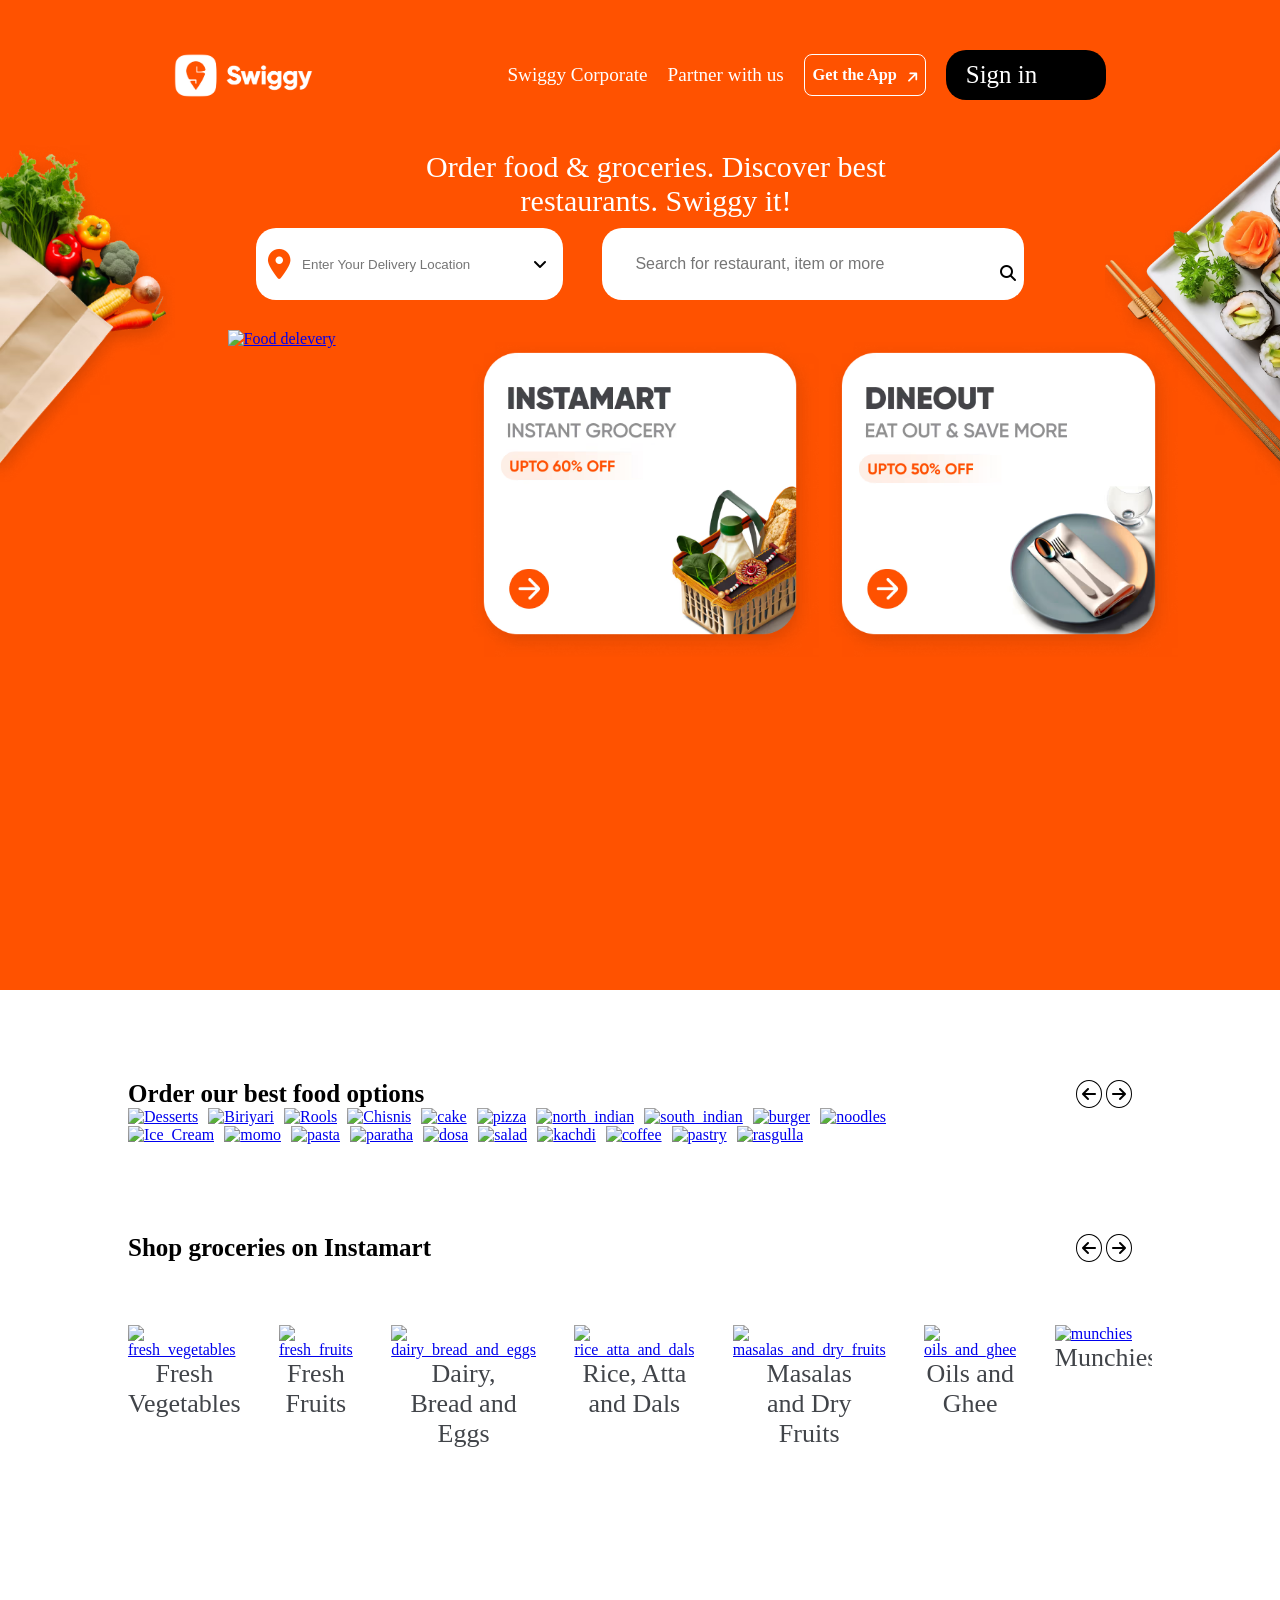
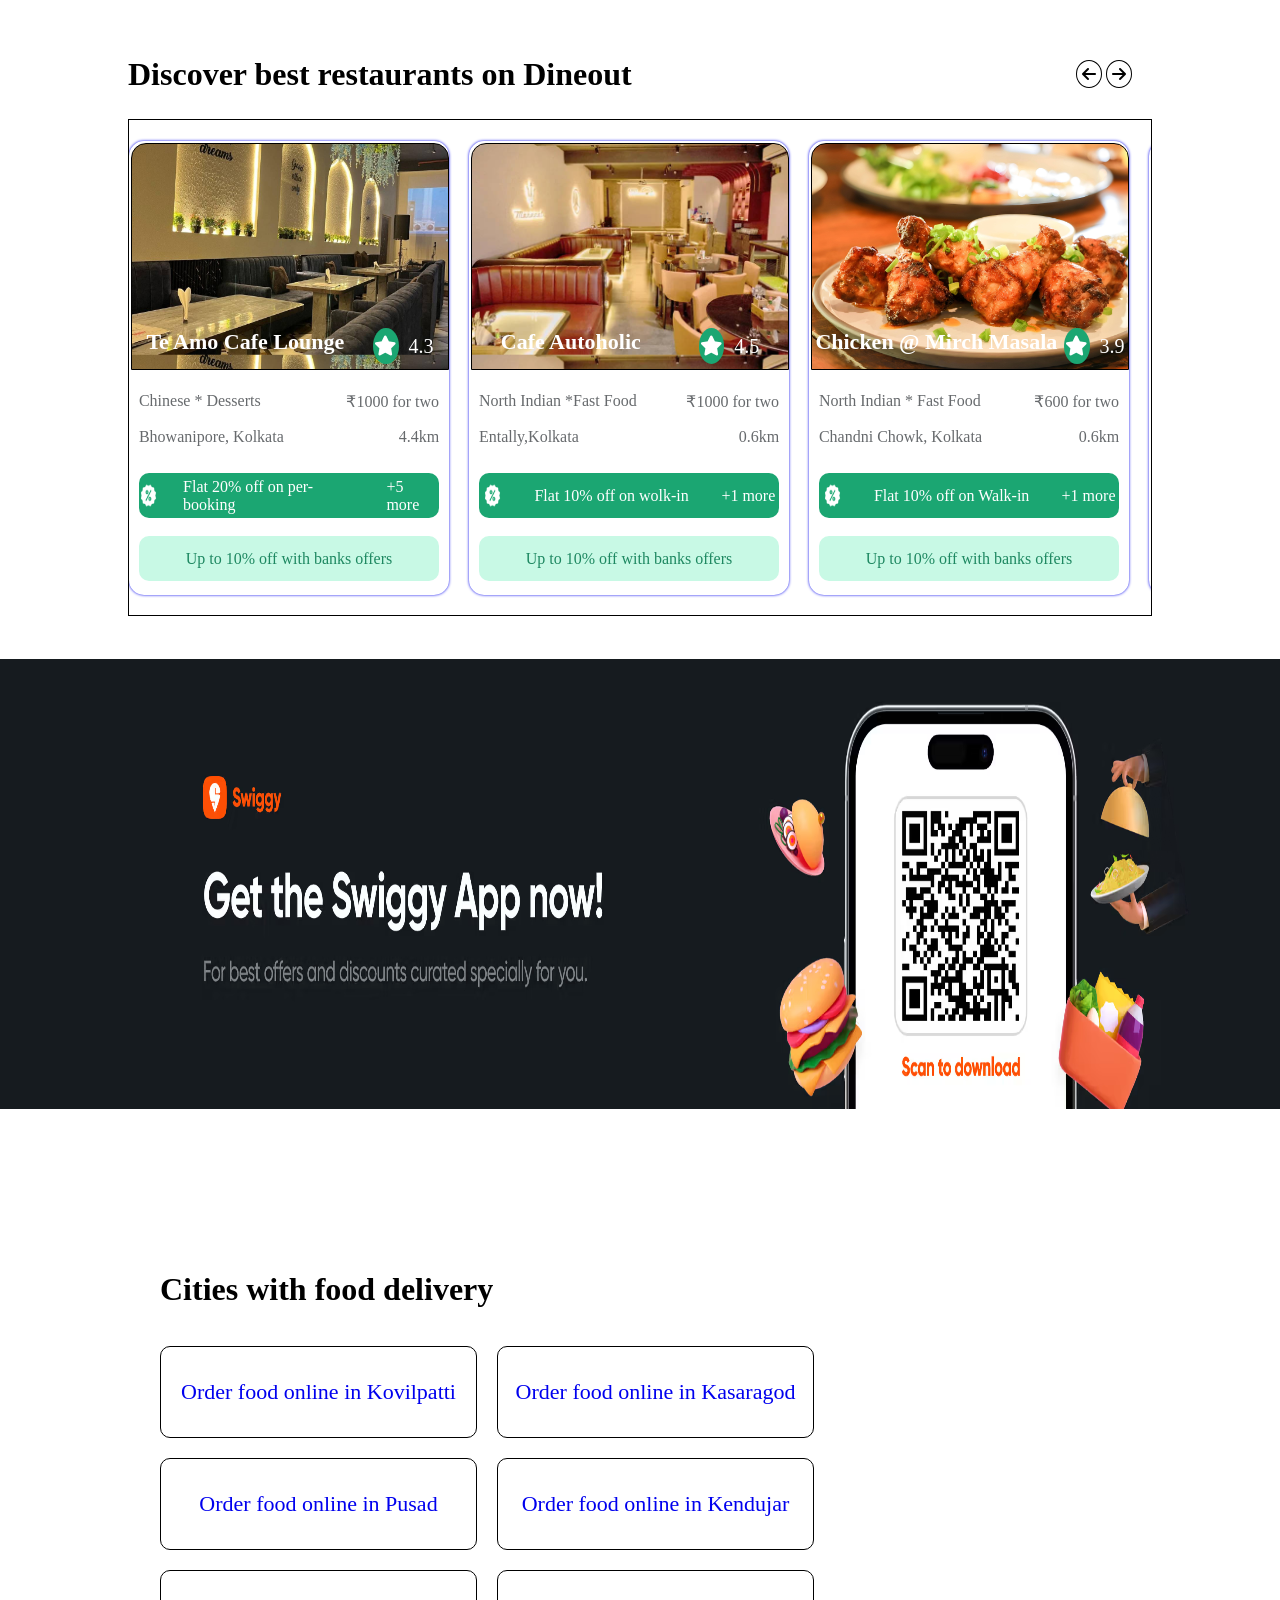
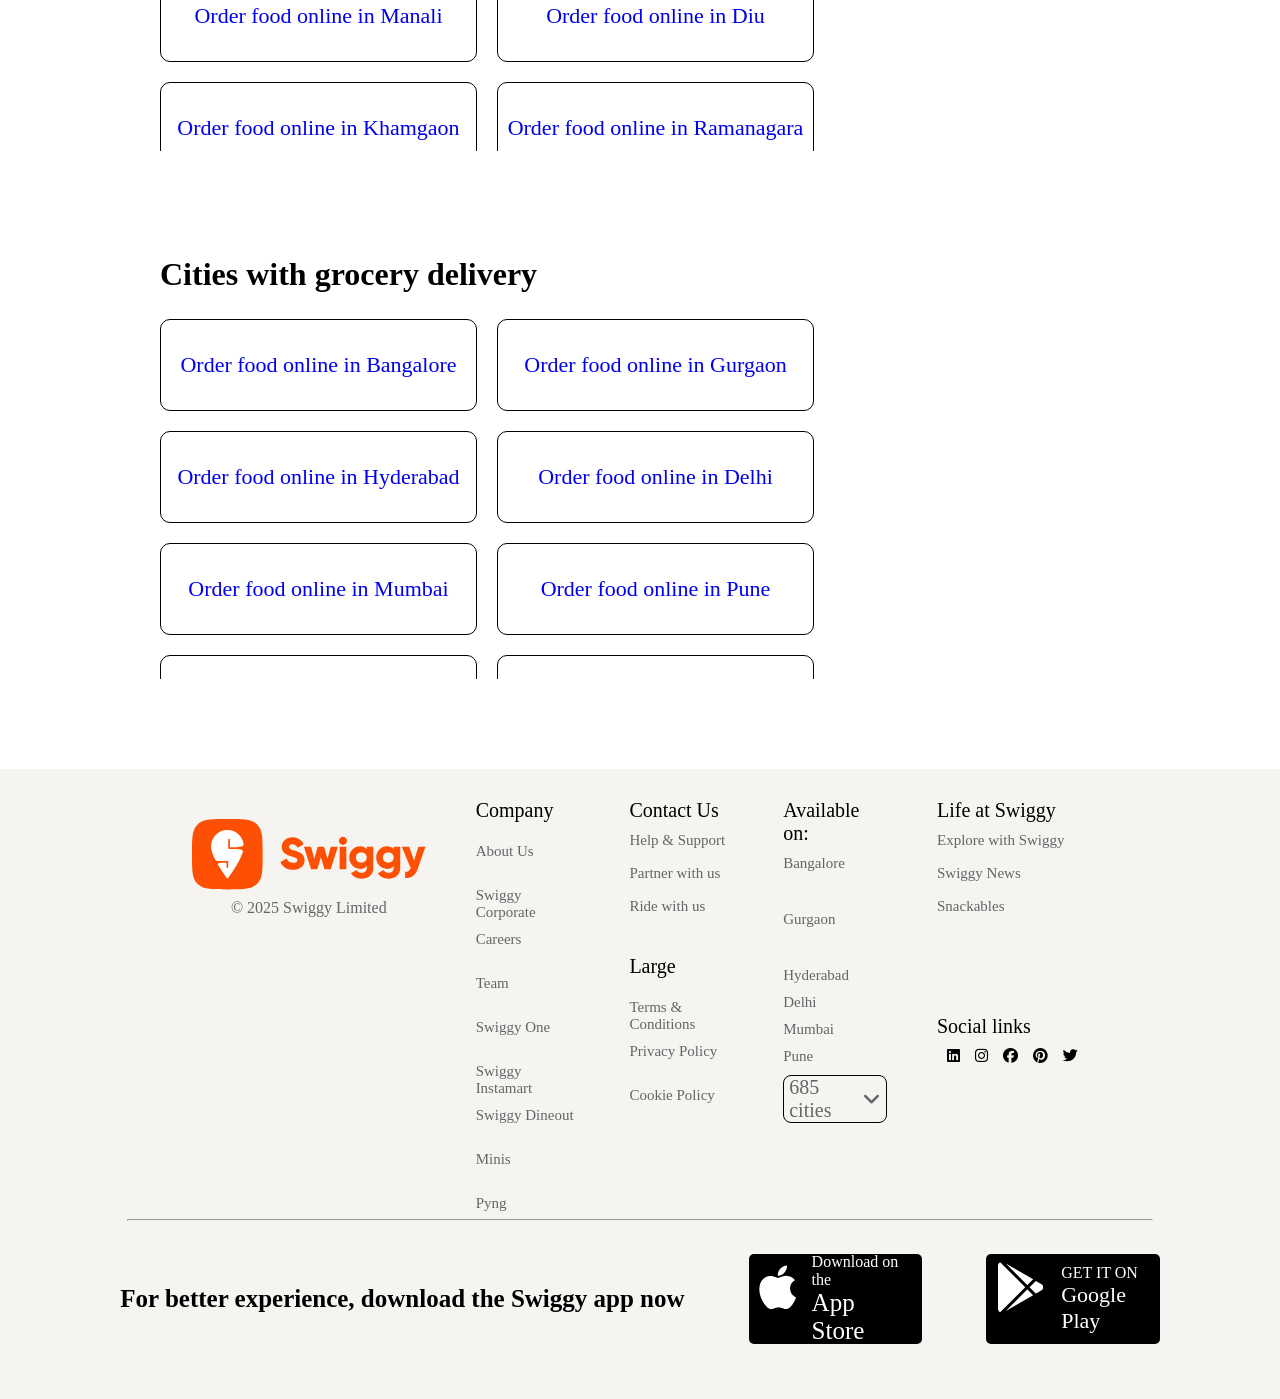
==== commit c1aecf89: "fead: add images" ====
--- a/index.html
+++ b/index.html
@@ -216,10 +216,11 @@
         <div class="parent_instamart">
             <div class="instamart">
                 <div class="instamart_1">
-                   <div class="instamart3">
-                        <a href="#">
-                            <div class="instamart4">
-                                <img src="Shop_groceries_on_Instamart_image/Fresh_Vegetables_image.png" alt="fresh_vegetables">
+                    <div class="instamart3">
+                        <a href="#">
+                            <div class="instamart4">
+                                <img src="Shop_groceries_on_Instamart_image/Fresh_Vegetables_image.png"
+                                    alt="fresh_vegetables">
                             </div>
                         </a>
                         <div class="instamart5">
@@ -245,7 +246,8 @@
                     <div class="instamart3">
                         <a href="#">
                             <div class="instamart4">
-                                <img src="Shop_groceries_on_Instamart_image/Dairy_Bread_and_Eggs_image.png" alt="dairy_bread_and_eggs">
+                                <img src="Shop_groceries_on_Instamart_image/Dairy_Bread_and_Eggs_image.png"
+                                    alt="dairy_bread_and_eggs">
                             </div>
                         </a>
                         <div class="instamart5">
@@ -258,7 +260,8 @@
                     <div class="instamart3">
                         <a href="#">
                             <div class="instamart4">
-                                <img src="Shop_groceries_on_Instamart_image/Rice_Atta_and_Dals_image.png" alt="rice_atta_and_dals">
+                                <img src="Shop_groceries_on_Instamart_image/Rice_Atta_and_Dals_image.png"
+                                    alt="rice_atta_and_dals">
                             </div>
                         </a>
                         <div class="instamart5">
@@ -271,7 +274,8 @@
                     <div class="instamart3">
                         <a href="#">
                             <div class="instamart4">
-                                <img src="Shop_groceries_on_Instamart_image/Masalas_and_Dry_Fruits_image.png" alt="masalas_and_dry_fruits">
+                                <img src="Shop_groceries_on_Instamart_image/Masalas_and_Dry_Fruits_image.png"
+                                    alt="masalas_and_dry_fruits">
                             </div>
                         </a>
                         <div class="instamart5">
@@ -284,7 +288,8 @@
                     <div class="instamart3">
                         <a href="#">
                             <div class="instamart4">
-                                <img src="Shop_groceries_on_Instamart_image/Oils_and_Ghee_image.png" alt="oils_and_ghee">
+                                <img src="Shop_groceries_on_Instamart_image/Oils_and_Ghee_image.png"
+                                    alt="oils_and_ghee">
                             </div>
                         </a>
                         <div class="instamart5">
@@ -323,7 +328,8 @@
                     <div class="instamart3">
                         <a href="#">
                             <div class="instamart4">
-                                <img src="Shop_groceries_on_Instamart_image/Cold_Drinks_and_Juices_image.png" alt="cold_drinks_and_juices">
+                                <img src="Shop_groceries_on_Instamart_image/Cold_Drinks_and_Juices_image.png"
+                                    alt="cold_drinks_and_juices">
                             </div>
                         </a>
                         <div class="instamart5">
@@ -336,7 +342,8 @@
                     <div class="instamart3">
                         <a href="#">
                             <div class="instamart4">
-                                <img src="Shop_groceries_on_Instamart_image/Biscuits_and_Cakes_image.png" alt="biscuits_and_cakes">
+                                <img src="Shop_groceries_on_Instamart_image/Biscuits_and_Cakes_image.png"
+                                    alt="biscuits_and_cakes">
                             </div>
                         </a>
                         <div class="instamart5">
@@ -349,7 +356,8 @@
                     <div class="instamart3">
                         <a href="#">
                             <div class="instamart4">
-                                <img src="Shop_groceries_on_Instamart_image/Instant_and_Frozen_Food_image.png" alt="instant_and_frozen_food">
+                                <img src="Shop_groceries_on_Instamart_image/Instant_and_Frozen_Food_image.png"
+                                    alt="instant_and_frozen_food">
                             </div>
                         </a>
                         <div class="instamart5">
@@ -362,7 +370,8 @@
                     <div class="instamart3">
                         <a href="#">
                             <div class="instamart4">
-                                <img src="Shop_groceries_on_Instamart_image/Meat_and_Seafood_image.png" alt="meat_and_seafood">
+                                <img src="Shop_groceries_on_Instamart_image/Meat_and_Seafood_image.png"
+                                    alt="meat_and_seafood">
                             </div>
                         </a>
                         <div class="instamart5">
@@ -375,7 +384,8 @@
                     <div class="instamart3">
                         <a href="#">
                             <div class="instamart4">
-                                <img src="Shop_groceries_on_Instamart_image/Cereals_and_Breakfast_image.png" alt="cereals_and_breakfast">
+                                <img src="Shop_groceries_on_Instamart_image/Cereals_and_Breakfast_image.png"
+                                    alt="cereals_and_breakfast">
                             </div>
                         </a>
                         <div class="instamart5">
@@ -388,7 +398,8 @@
                     <div class="instamart3">
                         <a href="#">
                             <div class="instamart4">
-                                <img src="Shop_groceries_on_Instamart_image/Sauces_and_Spreads_image.png" alt="sauces_and_spreads">
+                                <img src="Shop_groceries_on_Instamart_image/Sauces_and_Spreads_image.png"
+                                    alt="sauces_and_spreads">
                             </div>
                         </a>
                         <div class="instamart5">
@@ -401,7 +412,8 @@
                     <div class="instamart3">
                         <a href="#">
                             <div class="instamart4">
-                                <img src="Shop_groceries_on_Instamart_image/Tea_Coffee_and_More_image.png" alt="tea_coffee_and_more">
+                                <img src="Shop_groceries_on_Instamart_image/Tea_Coffee_and_More_image.png"
+                                    alt="tea_coffee_and_more">
                             </div>
                         </a>
                         <div class="instamart5">
@@ -414,7 +426,8 @@
                     <div class="instamart3">
                         <a href="#">
                             <div class="instamart4">
-                                <img src="Shop_groceries_on_Instamart_image/Cleaning_Essentials_image.png" alt="cleaning_essentials">
+                                <img src="Shop_groceries_on_Instamart_image/Cleaning_Essentials_image.png"
+                                    alt="cleaning_essentials">
                             </div>
                         </a>
                         <div class="instamart5">
@@ -427,7 +440,8 @@
                     <div class="instamart3">
                         <a href="#">
                             <div class="instamart4">
-                                <img src="Shop_groceries_on_Instamart_image/Pharma_and_Hygiene_image.png" alt="pharma_and_hygiene">
+                                <img src="Shop_groceries_on_Instamart_image/Pharma_and_Hygiene_image.png"
+                                    alt="pharma_and_hygiene">
                             </div>
                         </a>
                         <div class="instamart5">
@@ -440,7 +454,8 @@
                     <div class="instamart3">
                         <a href="#">
                             <div class="instamart4">
-                                <img src="Shop_groceries_on_Instamart_image/Bath-Body_and_Hair_image.png" alt="bath_body_and_hair">
+                                <img src="Shop_groceries_on_Instamart_image/Bath-Body_and_Hair_image.png"
+                                    alt="bath_body_and_hair">
                             </div>
                         </a>
                         <div class="instamart5">
@@ -466,7 +481,8 @@
                     <div class="instamart3">
                         <a href="#">
                             <div class="instamart4">
-                                <img src="Shop_groceries_on_Instamart_image/Home-and_Kitchen_image.png" alt="home_and_kitchen">
+                                <img src="Shop_groceries_on_Instamart_image/Home-and_Kitchen_image.png"
+                                    alt="home_and_kitchen">
                             </div>
                         </a>
                         <div class="instamart5">
@@ -479,7 +495,8 @@
                     <div class="instamart3">
                         <a href="#">
                             <div class="instamart4">
-                                <img src="Shop_groceries_on_Instamart_image/Office_and_Electricals_image.png" alt="office_and_electricals">
+                                <img src="Shop_groceries_on_Instamart_image/Office_and_Electricals_image.png"
+                                    alt="office_and_electricals">
                             </div>
                         </a>
                         <div class="instamart5">
@@ -518,7 +535,8 @@
                     <div class="instamart3">
                         <a href="#">
                             <div class="instamart4">
-                                <img src="Shop_groceries_on_Instamart_image/Beauty_and_Grooming_image.png" alt="beauty_and_grooming">
+                                <img src="Shop_groceries_on_Instamart_image/Beauty_and_Grooming_image.png"
+                                    alt="beauty_and_grooming">
                             </div>
                         </a>
                         <div class="instamart5">
@@ -553,25 +571,466 @@
                                         <div class="dineout2_buttom_right1">
                                             <i class="fa-solid fa-star"></i>
                                         </div>
-                                        <div class="dineout2_buttom_right2">4.5</div>
-                                    </div>
-                                </div>
-                            </div>
+                                        <div class="dineout2_buttom_right2">4.3</div>
+                                    </div>
+                                </div>
+                            </div>
+                            <div class="dineout2_buttom1">
                             <div class="dineout2_buttom2">
                                 <div class="dineout2_button2_1">
-                                    <div class="dineout2_button2_1_left">Chinese <span id="star1">*</span> Desserts</div>
+                                    <div class="dineout2_button2_1_left">Chinese <span id="star1">*</span> Desserts
+                                    </div>
                                     <div class="dineout2_button2_1_right">₹1000 for two</div>
-                                </div>     
+                                </div>
                                 <div class="dineout2_button2_2">
                                     <div class="dineout2_button2_2_left">Bhowanipore, Kolkata</div>
                                     <div class="dineout2_button2_2_right">4.4km</div>
                                 </div>
                                 <div class="dineout2_buttom2_3">
-                                    <div class="dineout2_buttom2_3_left"><img src="" alt=""></div>
-                                </div>
+                                    <div class="dineout2_buttom2_3_left"><img
+                                            src="Discover_best_restaurants_on_Dineout/OFFER_image.png" alt="offer">
+                                    </div>
+                                    <div class="dineout2_buttom2_3_middle">Flat 20% off on per-booking</div>
+                                    <div class="dineout2_buttom2_3_right">+5 more</div>
+                                </div>
+                                <div class="dineout2_buttom2_4">
+                                    <div class="dineout2_buttom2_4_left">Up to 10% off with banks offers</div>
+                                </div>
+                            </div>
                             </div>
                         </div>
                     </a>
+
+                    <a href="#">
+                        <div class="dineout2">
+                            <div class="dineout2_top dineout2_top1">
+                                <div class="dineout2_buttom">
+                                    <div class="dineout2_buttom_left"><b>Cafe Autoholic</b> </div>
+                                    <div class="dineout2_buttom_right">
+                                        <div class="dineout2_buttom_right1">
+                                            <i class="fa-solid fa-star"></i>
+                                        </div>
+                                        <div class="dineout2_buttom_right2">4.5</div>
+                                    </div>
+                                </div>
+                            </div>
+                            <div class="dineout2_buttom1">
+                            <div class="dineout2_buttom2">
+                                <div class="dineout2_button2_1">
+                                    <div class="dineout2_button2_1_left">North Indian <span id="star1">*</span>Fast Food 
+                                    </div>
+                                    <div class="dineout2_button2_1_right">₹1000 for two</div>
+                                </div>
+                                <div class="dineout2_button2_2">
+                                    <div class="dineout2_button2_2_left">Entally,Kolkata</div>
+                                    <div class="dineout2_button2_2_right">0.6km</div>
+                                </div>
+                                <div class="dineout2_buttom2_3">
+                                    <div class="dineout2_buttom2_3_left"><img
+                                            src="Discover_best_restaurants_on_Dineout/OFFER_image.png" alt="offer">
+                                    </div>
+                                    <div class="dineout2_buttom2_3_middle">Flat 10% off on wolk-in</div>
+                                    <div class="dineout2_buttom2_3_right">+1 more</div>
+                                </div>
+                                <div class="dineout2_buttom2_4">
+                                    <div class="dineout2_buttom2_4_left">Up to 10% off with banks offers</div>
+                                </div>
+                            </div>
+                            </div>
+                        </div>
+                    </a>
+
+                    <a href="#">
+                        <div class="dineout2">
+                            <div class="dineout2_top dineout2_top2">
+                                <div class="dineout2_buttom">
+                                    <div class="dineout2_buttom_left"><b>Chicken @ Mirch Masala</b> </div>
+                                    <div class="dineout2_buttom_right">
+                                        <div class="dineout2_buttom_right1">
+                                            <i class="fa-solid fa-star"></i>
+                                        </div>
+                                        <div class="dineout2_buttom_right2">3.9</div>
+                                    </div>
+                                </div>
+                            </div>
+                            <div class="dineout2_buttom1">
+                            <div class="dineout2_buttom2">
+                                <div class="dineout2_button2_1">
+                                    <div class="dineout2_button2_1_left">North Indian <span id="star1">*</span> Fast Food
+                                    </div>
+                                    <div class="dineout2_button2_1_right">₹600 for two</div>
+                                </div>
+                                <div class="dineout2_button2_2">
+                                    <div class="dineout2_button2_2_left">Chandni Chowk, Kolkata</div>
+                                    <div class="dineout2_button2_2_right">0.6km</div>
+                                </div>
+                                <div class="dineout2_buttom2_3">
+                                    <div class="dineout2_buttom2_3_left"><img
+                                            src="Discover_best_restaurants_on_Dineout/OFFER_image.png" alt="offer">
+                                    </div>
+                                    <div class="dineout2_buttom2_3_middle">Flat 10% off on Walk-in</div>
+                                    <div class="dineout2_buttom2_3_right">+1 more</div>
+                                </div>
+                                <div class="dineout2_buttom2_4">
+                                    <div class="dineout2_buttom2_4_left">Up to 10% off with banks offers</div>
+                                </div>
+                            </div>
+                            </div>
+                        </div>
+                    </a>
+
+                    <a href="#">
+                        <div class="dineout2">
+                            <div class="dineout2_top">
+                                <div class="dineout2_buttom">
+                                    <div class="dineout2_buttom_left"><b>Te Amo Cafe Lounge</b> </div>
+                                    <div class="dineout2_buttom_right">
+                                        <div class="dineout2_buttom_right1">
+                                            <i class="fa-solid fa-star"></i>
+                                        </div>
+                                        <div class="dineout2_buttom_right2">4.5</div>
+                                    </div>
+                                </div>
+                            </div>
+                            <div class="dineout2_buttom1">
+                            <div class="dineout2_buttom2">
+                                <div class="dineout2_button2_1">
+                                    <div class="dineout2_button2_1_left">Chinese <span id="star1">*</span> Desserts
+                                    </div>
+                                    <div class="dineout2_button2_1_right">₹1000 for two</div>
+                                </div>
+                                <div class="dineout2_button2_2">
+                                    <div class="dineout2_button2_2_left">Bhowanipore, Kolkata</div>
+                                    <div class="dineout2_button2_2_right">4.4km</div>
+                                </div>
+                                <div class="dineout2_buttom2_3">
+                                    <div class="dineout2_buttom2_3_left"><img
+                                            src="Discover_best_restaurants_on_Dineout/OFFER_image.png" alt="offer">
+                                    </div>
+                                    <div class="dineout2_buttom2_3_middle">Flat 20% off on per-booking</div>
+                                    <div class="dineout2_buttom2_3_right">+5 more</div>
+                                </div>
+                                <div class="dineout2_buttom2_4">
+                                    <div class="dineout2_buttom2_4_left">Up to 10% off with banks offers</div>
+                                </div>
+                            </div>
+                            </div>
+                        </div>
+                    </a>
+
+                    <a href="#">
+                        <div class="dineout2">
+                            <div class="dineout2_top">
+                                <div class="dineout2_buttom">
+                                    <div class="dineout2_buttom_left"><b>Te Amo Cafe Lounge</b> </div>
+                                    <div class="dineout2_buttom_right">
+                                        <div class="dineout2_buttom_right1">
+                                            <i class="fa-solid fa-star"></i>
+                                        </div>
+                                        <div class="dineout2_buttom_right2">4.5</div>
+                                    </div>
+                                </div>
+                            </div>
+                            <div class="dineout2_buttom1">
+                            <div class="dineout2_buttom2">
+                                <div class="dineout2_button2_1">
+                                    <div class="dineout2_button2_1_left">Chinese <span id="star1">*</span> Desserts
+                                    </div>
+                                    <div class="dineout2_button2_1_right">₹1000 for two</div>
+                                </div>
+                                <div class="dineout2_button2_2">
+                                    <div class="dineout2_button2_2_left">Bhowanipore, Kolkata</div>
+                                    <div class="dineout2_button2_2_right">4.4km</div>
+                                </div>
+                                <div class="dineout2_buttom2_3">
+                                    <div class="dineout2_buttom2_3_left"><img
+                                            src="Discover_best_restaurants_on_Dineout/OFFER_image.png" alt="offer">
+                                    </div>
+                                    <div class="dineout2_buttom2_3_middle">Flat 20% off on per-booking</div>
+                                    <div class="dineout2_buttom2_3_right">+5 more</div>
+                                </div>
+                                <div class="dineout2_buttom2_4">
+                                    <div class="dineout2_buttom2_4_left">Up to 10% off with banks offers</div>
+                                </div>
+                            </div>
+                            </div>
+                        </div>
+                    </a>
+
+                    <a href="#">
+                        <div class="dineout2">
+                            <div class="dineout2_top">
+                                <div class="dineout2_buttom">
+                                    <div class="dineout2_buttom_left"><b>Te Amo Cafe Lounge</b> </div>
+                                    <div class="dineout2_buttom_right">
+                                        <div class="dineout2_buttom_right1">
+                                            <i class="fa-solid fa-star"></i>
+                                        </div>
+                                        <div class="dineout2_buttom_right2">4.5</div>
+                                    </div>
+                                </div>
+                            </div>
+                            <div class="dineout2_buttom1">
+                            <div class="dineout2_buttom2">
+                                <div class="dineout2_button2_1">
+                                    <div class="dineout2_button2_1_left">Chinese <span id="star1">*</span> Desserts
+                                    </div>
+                                    <div class="dineout2_button2_1_right">₹1000 for two</div>
+                                </div>
+                                <div class="dineout2_button2_2">
+                                    <div class="dineout2_button2_2_left">Bhowanipore, Kolkata</div>
+                                    <div class="dineout2_button2_2_right">4.4km</div>
+                                </div>
+                                <div class="dineout2_buttom2_3">
+                                    <div class="dineout2_buttom2_3_left"><img
+                                            src="Discover_best_restaurants_on_Dineout/OFFER_image.png" alt="offer">
+                                    </div>
+                                    <div class="dineout2_buttom2_3_middle">Flat 20% off on per-booking</div>
+                                    <div class="dineout2_buttom2_3_right">+5 more</div>
+                                </div>
+                                <div class="dineout2_buttom2_4">
+                                    <div class="dineout2_buttom2_4_left">Up to 10% off with banks offers</div>
+                                </div>
+                            </div>
+                            </div>
+                        </div>
+                    </a>
+
+                    <a href="#">
+                        <div class="dineout2">
+                            <div class="dineout2_top">
+                                <div class="dineout2_buttom">
+                                    <div class="dineout2_buttom_left"><b>Te Amo Cafe Lounge</b> </div>
+                                    <div class="dineout2_buttom_right">
+                                        <div class="dineout2_buttom_right1">
+                                            <i class="fa-solid fa-star"></i>
+                                        </div>
+                                        <div class="dineout2_buttom_right2">4.5</div>
+                                    </div>
+                                </div>
+                            </div>
+                            <div class="dineout2_buttom1">
+                            <div class="dineout2_buttom2">
+                                <div class="dineout2_button2_1">
+                                    <div class="dineout2_button2_1_left">Chinese <span id="star1">*</span> Desserts
+                                    </div>
+                                    <div class="dineout2_button2_1_right">₹1000 for two</div>
+                                </div>
+                                <div class="dineout2_button2_2">
+                                    <div class="dineout2_button2_2_left">Bhowanipore, Kolkata</div>
+                                    <div class="dineout2_button2_2_right">4.4km</div>
+                                </div>
+                                <div class="dineout2_buttom2_3">
+                                    <div class="dineout2_buttom2_3_left"><img
+                                            src="Discover_best_restaurants_on_Dineout/OFFER_image.png" alt="offer">
+                                    </div>
+                                    <div class="dineout2_buttom2_3_middle">Flat 20% off on per-booking</div>
+                                    <div class="dineout2_buttom2_3_right">+5 more</div>
+                                </div>
+                                <div class="dineout2_buttom2_4">
+                                    <div class="dineout2_buttom2_4_left">Up to 10% off with banks offers</div>
+                                </div>
+                            </div>
+                            </div>
+                        </div>
+                    </a>
+
+                    <a href="#">
+                        <div class="dineout2">
+                            <div class="dineout2_top">
+                                <div class="dineout2_buttom">
+                                    <div class="dineout2_buttom_left"><b>Te Amo Cafe Lounge</b> </div>
+                                    <div class="dineout2_buttom_right">
+                                        <div class="dineout2_buttom_right1">
+                                            <i class="fa-solid fa-star"></i>
+                                        </div>
+                                        <div class="dineout2_buttom_right2">4.5</div>
+                                    </div>
+                                </div>
+                            </div>
+                            <div class="dineout2_buttom1">
+                            <div class="dineout2_buttom2">
+                                <div class="dineout2_button2_1">
+                                    <div class="dineout2_button2_1_left">Chinese <span id="star1">*</span> Desserts
+                                    </div>
+                                    <div class="dineout2_button2_1_right">₹1000 for two</div>
+                                </div>
+                                <div class="dineout2_button2_2">
+                                    <div class="dineout2_button2_2_left">Bhowanipore, Kolkata</div>
+                                    <div class="dineout2_button2_2_right">4.4km</div>
+                                </div>
+                                <div class="dineout2_buttom2_3">
+                                    <div class="dineout2_buttom2_3_left"><img
+                                            src="Discover_best_restaurants_on_Dineout/OFFER_image.png" alt="offer">
+                                    </div>
+                                    <div class="dineout2_buttom2_3_middle">Flat 20% off on per-booking</div>
+                                    <div class="dineout2_buttom2_3_right">+5 more</div>
+                                </div>
+                                <div class="dineout2_buttom2_4">
+                                    <div class="dineout2_buttom2_4_left">Up to 10% off with banks offers</div>
+                                </div>
+                            </div>
+                            </div>
+                        </div>
+                    </a>
+
+                    <a href="#">
+                        <div class="dineout2">
+                            <div class="dineout2_top">
+                                <div class="dineout2_buttom">
+                                    <div class="dineout2_buttom_left"><b>Te Amo Cafe Lounge</b> </div>
+                                    <div class="dineout2_buttom_right">
+                                        <div class="dineout2_buttom_right1">
+                                            <i class="fa-solid fa-star"></i>
+                                        </div>
+                                        <div class="dineout2_buttom_right2">4.5</div>
+                                    </div>
+                                </div>
+                            </div>
+                            <div class="dineout2_buttom1">
+                            <div class="dineout2_buttom2">
+                                <div class="dineout2_button2_1">
+                                    <div class="dineout2_button2_1_left">Chinese <span id="star1">*</span> Desserts
+                                    </div>
+                                    <div class="dineout2_button2_1_right">₹1000 for two</div>
+                                </div>
+                                <div class="dineout2_button2_2">
+                                    <div class="dineout2_button2_2_left">Bhowanipore, Kolkata</div>
+                                    <div class="dineout2_button2_2_right">4.4km</div>
+                                </div>
+                                <div class="dineout2_buttom2_3">
+                                    <div class="dineout2_buttom2_3_left"><img
+                                            src="Discover_best_restaurants_on_Dineout/OFFER_image.png" alt="offer">
+                                    </div>
+                                    <div class="dineout2_buttom2_3_middle">Flat 20% off on per-booking</div>
+                                    <div class="dineout2_buttom2_3_right">+5 more</div>
+                                </div>
+                                <div class="dineout2_buttom2_4">
+                                    <div class="dineout2_buttom2_4_left">Up to 10% off with banks offers</div>
+                                </div>
+                            </div>
+                            </div>
+                        </div>
+                    </a>
+
+                    <a href="#">
+                        <div class="dineout2">
+                            <div class="dineout2_top">
+                                <div class="dineout2_buttom">
+                                    <div class="dineout2_buttom_left"><b>Te Amo Cafe Lounge</b> </div>
+                                    <div class="dineout2_buttom_right">
+                                        <div class="dineout2_buttom_right1">
+                                            <i class="fa-solid fa-star"></i>
+                                        </div>
+                                        <div class="dineout2_buttom_right2">4.5</div>
+                                    </div>
+                                </div>
+                            </div>
+                            <div class="dineout2_buttom1">
+                            <div class="dineout2_buttom2">
+                                <div class="dineout2_button2_1">
+                                    <div class="dineout2_button2_1_left">Chinese <span id="star1">*</span> Desserts
+                                    </div>
+                                    <div class="dineout2_button2_1_right">₹1000 for two</div>
+                                </div>
+                                <div class="dineout2_button2_2">
+                                    <div class="dineout2_button2_2_left">Bhowanipore, Kolkata</div>
+                                    <div class="dineout2_button2_2_right">4.4km</div>
+                                </div>
+                                <div class="dineout2_buttom2_3">
+                                    <div class="dineout2_buttom2_3_left"><img
+                                            src="Discover_best_restaurants_on_Dineout/OFFER_image.png" alt="offer">
+                                    </div>
+                                    <div class="dineout2_buttom2_3_middle">Flat 20% off on per-booking</div>
+                                    <div class="dineout2_buttom2_3_right">+5 more</div>
+                                </div>
+                                <div class="dineout2_buttom2_4">
+                                    <div class="dineout2_buttom2_4_left">Up to 10% off with banks offers</div>
+                                </div>
+                            </div>
+                            </div>
+                        </div>
+                    </a>
+
+                    <a href="#">
+                        <div class="dineout2">
+                            <div class="dineout2_top">
+                                <div class="dineout2_buttom">
+                                    <div class="dineout2_buttom_left"><b>Te Amo Cafe Lounge</b> </div>
+                                    <div class="dineout2_buttom_right">
+                                        <div class="dineout2_buttom_right1">
+                                            <i class="fa-solid fa-star"></i>
+                                        </div>
+                                        <div class="dineout2_buttom_right2">4.5</div>
+                                    </div>
+                                </div>
+                            </div>
+                            <div class="dineout2_buttom1">
+                            <div class="dineout2_buttom2">
+                                <div class="dineout2_button2_1">
+                                    <div class="dineout2_button2_1_left">Chinese <span id="star1">*</span> Desserts
+                                    </div>
+                                    <div class="dineout2_button2_1_right">₹1000 for two</div>
+                                </div>
+                                <div class="dineout2_button2_2">
+                                    <div class="dineout2_button2_2_left">Bhowanipore, Kolkata</div>
+                                    <div class="dineout2_button2_2_right">4.4km</div>
+                                </div>
+                                <div class="dineout2_buttom2_3">
+                                    <div class="dineout2_buttom2_3_left"><img
+                                            src="Discover_best_restaurants_on_Dineout/OFFER_image.png" alt="offer">
+                                    </div>
+                                    <div class="dineout2_buttom2_3_middle">Flat 20% off on per-booking</div>
+                                    <div class="dineout2_buttom2_3_right">+5 more</div>
+                                </div>
+                                <div class="dineout2_buttom2_4">
+                                    <div class="dineout2_buttom2_4_left">Up to 10% off with banks offers</div>
+                                </div>
+                            </div>
+                            </div>
+                        </div>
+                    </a>
+
+                    <a href="#">
+                        <div class="dineout2">
+                            <div class="dineout2_top">
+                                <div class="dineout2_buttom">
+                                    <div class="dineout2_buttom_left"><b>Te Amo Cafe Lounge</b> </div>
+                                    <div class="dineout2_buttom_right">
+                                        <div class="dineout2_buttom_right1">
+                                            <i class="fa-solid fa-star"></i>
+                                        </div>
+                                        <div class="dineout2_buttom_right2">4.5</div>
+                                    </div>
+                                </div>
+                            </div>
+                            <div class="dineout2_buttom1">
+                            <div class="dineout2_buttom2">
+                                <div class="dineout2_button2_1">
+                                    <div class="dineout2_button2_1_left">Chinese <span id="star1">*</span> Desserts
+                                    </div>
+                                    <div class="dineout2_button2_1_right">₹1000 for two</div>
+                                </div>
+                                <div class="dineout2_button2_2">
+                                    <div class="dineout2_button2_2_left">Bhowanipore, Kolkata</div>
+                                    <div class="dineout2_button2_2_right">4.4km</div>
+                                </div>
+                                <div class="dineout2_buttom2_3">
+                                    <div class="dineout2_buttom2_3_left"><img
+                                            src="Discover_best_restaurants_on_Dineout/OFFER_image.png" alt="offer">
+                                    </div>
+                                    <div class="dineout2_buttom2_3_middle">Flat 20% off on per-booking</div>
+                                    <div class="dineout2_buttom2_3_right">+5 more</div>
+                                </div>
+                                <div class="dineout2_buttom2_4">
+                                    <div class="dineout2_buttom2_4_left">Up to 10% off with banks offers</div>
+                                </div>
+                            </div>
+                            </div>
+                        </div>
+                    </a>
+
+
                 </div>
             </div>
         </div>
@@ -1796,14 +2255,15 @@
                         <a href="#">
                             <div class="down_footer2_right">
                                 <div class="down_footer_downlode_app">
-                                    <span id="down_footer_downlode">Download on the </span><br> <span id="down_footer_app_store">App Store</span>
-                                </div>
-                                
+                                    <span id="down_footer_downlode">Download on the </span><br> <span
+                                        id="down_footer_app_store">App Store</span>
+                                </div>
+
                             </div>
                         </a>
                     </div>
                 </a>
-                    
+
 
                 <a href="#">
                     <div class="down_footer3">
@@ -1813,18 +2273,19 @@
                         <a href="#">
                             <div class="down_footer3_right">
                                 <div class="down_footer_downlode_app">
-                                    <span id="down_footer_downlode">GET IT ON </span><br> <span id="google_play">Google Play</span>
-                                </div>
-                                
+                                    <span id="down_footer_downlode">GET IT ON </span><br> <span id="google_play">Google
+                                        Play</span>
+                                </div>
+
                             </div>
                         </a>
                     </div>
                 </a>
-                </div>
-                
             </div>
+
+        </div>
         </div>
     </footer>
 </body>
 
-</html>
+</html>
--- a/Style.css
+++ b/Style.css
@@ -1,20 +1,23 @@
-*{
+* {
     margin: 0;
     padding: 0;
 }
-body{
-    height:max-content;
+
+body {
+    height: max-content;
     width: 100%;
     overflow-x: hidden;
 }
-header{
+
+header {
     height: 110vh;
     min-width: 100%;
     /* border: 2px solid black; */
     background-color: #ff5200;
 
 }
-.nav{
+
+.nav {
     height: 10vh;
     width: 100%;
     margin: auto;
@@ -26,18 +29,21 @@
     padding: 30px 0;
     position: relative;
 }
-.index_nav_left{
+
+.index_nav_left {
     height: 10vh;
     /* width: 40%; */
     display: flex;
     justify-content: center;
     align-items: center;
 }
-.index_nav_left img{
+
+.index_nav_left img {
     height: 5vh;
-    
-}
-.index_nav_right{
+
+}
+
+.index_nav_right {
     height: 10vh;
     /* width: 60%; */
     display: flex;
@@ -47,12 +53,14 @@
     text-wrap: nowrap;
     font-size: 1.2em;
 }
-.index_nav_right a{
+
+.index_nav_right a {
     text-decoration: none;
     /* font-size: 1.5em; */
     color: #fff;
 }
-#index_nav_right_left_1  {
+
+#index_nav_right_left_1 {
     height: 40px;
     width: 120px;
     border: 1px solid #fff;
@@ -67,12 +75,14 @@
     border-radius: 8px;
     z-index: 20;
 }
-#index_nav_right_right_1{
+
+#index_nav_right_right_1 {
     /* padding-left: 10px; */
     font-size: 0.85em;
     transform: rotate(-45deg) translateY(4px);
 }
-#index_nav_right_2{
+
+#index_nav_right_2 {
     height: 40px;
     width: 120px;
     /* min-width: 150px; */
@@ -84,22 +94,26 @@
     align-items: center;
     border-radius: 20px;
 }
-.header_main{
+
+.header_main {
     height: 500px;
     width: 100%;
     /* border: 1px solid black; */
     display: flex;
-    justify-content:space-between;
-}
-.header_main_left{
+    justify-content: space-between;
+}
+
+.header_main_left {
     height: 500px;
-    
-}
-.header_main_right{
+
+}
+
+.header_main_right {
     height: 500px;
 
 }
-.main_containt{
+
+.main_containt {
     max-height: 15vh;
     width: 100%;
     display: flex;
@@ -109,7 +123,8 @@
     /* order: 1; */
     /* margin-top: 50px; */
 }
-.main_containt_1{
+
+.main_containt_1 {
     max-height: 15vh;
     width: 40%;
     text-align: center;
@@ -121,7 +136,8 @@
     display: flex;
     flex-wrap: nowrap;
 }
-.main_container{
+
+.main_container {
     max-height: 8vh;
     max-width: 60%;
     margin: auto;
@@ -131,7 +147,8 @@
     margin-top: 10px;
     flex-wrap: nowrap;
 }
-.main_container_left{
+
+.main_container_left {
     height: 8vh;
     width: 40%;
     /* border: 2p solid #fff; */
@@ -140,40 +157,44 @@
     display: flex;
     /* justify-content: space-between; */
     align-items: center;
-    
-}
-.main_container_left1_logo{
+
+}
+
+.main_container_left1_logo {
     width: 15%;
     display: flex;
     justify-content: center;
     align-items: center;
 }
-.main_container_left1_logo i{
+
+.main_container_left1_logo i {
     font-size: 30px;
     color: #ff5200;
 }
-.main_container_left2{
+
+.main_container_left2 {
     height: 8vh;
     width: 70%;
     display: flex;
     justify-content: center;
 }
 
-.main_container_left2 input{
+.main_container_left2 input {
     width: 100%;
     border: none;
     text-wrap: nowrap;
     text-overflow: ellipsis;
 }
-.main_container_left3{
+
+.main_container_left3 {
     width: 15%;
     display: flex;
     justify-content: center;
     align-items: center;
 }
 
-.main_container_right{
-    height: 8vh;   
+.main_container_right {
+    height: 8vh;
     width: 55%;
     /* border: 2px solid #fff; */
     background-color: #fff;
@@ -182,28 +203,31 @@
     /* justify-content: space-evenly; */
 
 }
-.main_contaier_right_left{
+
+.main_contaier_right_left {
     height: 8vh;
     width: 60%;
-    background-color: none;   
+    background-color: none;
     margin-left: 8%;
 }
 
 
-.main_contaier_right_left input{
+.main_contaier_right_left input {
     width: 100%;
     height: 8vh;
     font-size: 1em;
     border: none;
 }
-.main_contaier_right_right{
+
+.main_contaier_right_right {
     height: 10vh;
     width: 30%;
     display: flex;
     align-items: center;
     justify-content: end;
 }
-.header_down_main_container{
+
+.header_down_main_container {
     height: 45vh;
     margin-top: 30px;
     width: 100%;
@@ -213,12 +237,13 @@
     align-items: center;
 }
 
-.header_down_main_container a{
+.header_down_main_container a {
     height: 45vh;
     width: 28%;
     /* border: 1px solid black; */
 }
-.header_down_container1{
+
+.header_down_container1 {
     max-height: 45vh;
     max-width: 100%;
     /* border: 1px solid black; */
@@ -226,11 +251,13 @@
     justify-content: center;
     align-items: center;
 }
-.header_down_container1 img{
+
+.header_down_container1 img {
     max-height: 40vh;
     max-width: 100%;
 }
-.header_down_container2{
+
+.header_down_container2 {
     max-height: 45vh;
     max-width: 100%;
     /* border: 1px solid black; */
@@ -238,11 +265,13 @@
     justify-content: center;
     align-items: center;
 }
-.header_down_container2 img{
+
+.header_down_container2 img {
     max-height: 40vh;
     max-width: 100%;
 }
-.header_down_container3{
+
+.header_down_container3 {
     max-height: 45vh;
     max-width: 100%;
     /* border: 1px solid black; */
@@ -250,11 +279,13 @@
     justify-content: center;
     align-items: center;
 }
-.header_down_container3 img{
+
+.header_down_container3 img {
     max-height: 40vh;
     max-width: 100%;
-}   
-.header_main_left img{
+}
+
+.header_main_left img {
     max-height: 350px !important;
     max-width: 300px !important;
     position: absolute;
@@ -262,7 +293,8 @@
     top: 0;
     margin-top: 15vh;
 }
-.header_main_right img{
+
+.header_main_right img {
     max-height: 350px !important;
     max-width: 300px !important;
     position: absolute;
@@ -273,13 +305,14 @@
 }
 
 /****** header part finish *******/
-.order{
+.order {
     max-height: 70vh;
     max-width: 100%;
     /* border: 1px solid black; */
     margin-top: 10vh;
 }
-.order_our{
+
+.order_our {
     max-height: 10vh;
     max-width: 80%;
     margin: auto;
@@ -288,34 +321,40 @@
     justify-content: space-between;
     align-items: center;
 }
-.order_our_left{
-    
+
+.order_our_left {
+
     font-size: 25px;
 }
-.order_our_right{
+
+.order_our_right {
     padding-right: 20px;
 }
-#order_our_right_left i{
+
+#order_our_right_left i {
     border: 1px solid black;
     padding: 5px;
     border-radius: 50%;
 }
-#order_our_right_right i{
+
+#order_our_right_right i {
     border: 1px solid black;
     padding: 5px;
     border-radius: 50%;
 }
-.product{
+
+.product {
     max-height: 60vh;
     max-width: 80%;
     overflow: scroll;
     scrollbar-width: none;
-     /* Firefox-ms-overflow-style: none; */
-     background-color: #fff;
+    /* Firefox-ms-overflow-style: none; */
+    background-color: #fff;
     margin: auto;
     /* margin-top: 10vh; */
 }
-.product1{
+
+.product1 {
     max-height: 30vh;
     /* border: 1px solid black; */
     display: flex;
@@ -323,15 +362,18 @@
     align-items: center;
     gap: 10px;
 }
-.product1 a{
+
+.product1 a {
     max-height: 28vh;
     max-width: 12vw;
 }
-.product2{
+
+.product2 {
     max-height: 28vh;
     max-width: 12vw;
 }
-.product2 img{
+
+.product2 img {
     max-height: 28vh;
     max-width: 12vw;
 }
@@ -340,7 +382,7 @@
 
 
 /******* product1 ******/
-.product3{
+.product3 {
     max-height: 30vh;
     /* border: 1px solid black; */
     display: flex;
@@ -348,15 +390,18 @@
     align-items: center;
     gap: 10px;
 }
-.product3 a{
+
+.product3 a {
     max-height: 28vh;
     max-width: 12vw;
 }
-.product4{
+
+.product4 {
     max-height: 28vh;
     max-width: 12vw;
 }
-.product4 img{
+
+.product4 img {
     max-height: 28vh;
     max-width: 12vw;
 }
@@ -364,13 +409,14 @@
 /****** project finish *******/
 
 
-.shop{
+.shop {
     max-height: 40vh;
     max-width: 100%;
     /* border: 1px solid black; */
     margin-top: 10vh;
 }
-.shop_groceries{
+
+.shop_groceries {
     max-height: 10vh;
     max-width: 80%;
     /* border: 1px solid black; */
@@ -380,23 +426,28 @@
     margin: auto;
 
 }
-.shop_groceries_left{
+
+.shop_groceries_left {
     font-size: 25px;
 }
-.shop_groceries_right{
+
+.shop_groceries_right {
     padding-right: 20px;
 }
-#shop_groceries_right_left i{
+
+#shop_groceries_right_left i {
     border: 1px solid black;
     padding: 5px;
     border-radius: 50%;
 }
-#shop_groceries_right_right i{
+
+#shop_groceries_right_right i {
     border: 1px solid black;
     padding: 5px;
     border-radius: 50%;
 }
-.parent_instamart{
+
+.parent_instamart {
     max-height: 40vh;
     max-width: 100%;
     background-color: #fff;
@@ -404,63 +455,72 @@
     margin-top: 7vh;
     /* border: 1px solid black; */
 }
-.instamart{
+
+.instamart {
     max-height: 40vh;
     max-width: 80%;
     overflow: scroll;
     scrollbar-width: none;
-     /* Firefox-ms-overflow-style: none; */
-     /* background-color: #9e2525; */
-     /* border: 1px solid black; */
-     overflow-y: hidden;
-     margin: auto;
-}
-.instamart_1{
+    /* Firefox-ms-overflow-style: none; */
+    /* background-color: #9e2525; */
+    /* border: 1px solid black; */
+    overflow-y: hidden;
+    margin: auto;
+}
+
+.instamart_1 {
     max-height: 40vh;
     /* border: 1px solid black; */
     display: flex;
-    
+
     /* align-items: center; */
     gap: 3vw;
 }
-.instamart_1 a{
+
+.instamart_1 a {
     max-height: 30vh;
     max-width: 12vw;
 
 }
 
-.instamart2{
+.instamart2 {
     max-height: 28vh;
     max-width: 12vw;
     /* border: 1px solid black; */
 }
-.instamart2 img{
+
+.instamart2 img {
     max-height: 28vh;
     max-width: 12vw;
 }
-.instamart3{
+
+.instamart3 {
     max-height: 28vh;
     max-width: 12vw;
     /* border: 1px solid black; */
     /* margin-left: 30px;    */
 }
-.instamart4{
+
+.instamart4 {
     max-height: 28vh;
     max-width: 12vw;
-    
-}
-.instamart4 img{
+
+}
+
+.instamart4 img {
     max-height: 28vh;
     max-width: 12vw;
 }
-.instamart5{
+
+.instamart5 {
     max-height: 10vh;
     max-width: 12vw;
     display: flex;
 
     /* border: 1px solid rgb(249, 52, 52); */
 }
-.instamart6{
+
+.instamart6 {
     max-height: 10vh;
     max-width: 10vw;
     /* border: 1px solid black; */
@@ -476,19 +536,21 @@
 /****** discover start *********/
 
 
-.discover{
+.discover {
     height: 70vh;
     width: 100%;
     /* border: 1px solid black; */
     margin-top: 20vh;
 }
-.restaurants{
+
+.restaurants {
     height: 60vh;
     width: 80%;
     margin: auto;
     /* border: 1px solid darkblue; */
 }
-.discover_best{
+
+.discover_best {
     height: 10vh;
     width: 100%;
     /* border: 1px solid black; */
@@ -496,28 +558,35 @@
     justify-content: space-between;
     align-items: center;
 }
-.discover_best_right{
+
+.discover_best_right {
     padding-right: 20px;
 }
-#discover_best_right_left i{
+
+#discover_best_right_left i {
     border: 1px solid black;
     padding: 5px;
     border-radius: 50%;
 }
-#discover_best_right_right i{
+
+#discover_best_right_right i {
     border: 1px solid black;
     padding: 5px;
     border-radius: 50%;
 }
-.dineout{
+
+.dineout {
     height: 60vh;
     width: 100%;
-    /* overflow: scroll; */
-    /* scrollbar-width: none; */
-     /* Firefox-ms-overflow-style: none; */
-     background-color: #fff;
-}
-.dineout_1{
+    overflow: scroll;
+    scrollbar-width: none;
+    Firefox-ms-overflow-style: none;
+    background-color: #fff;
+    overflow-y: hidden;
+    margin: auto;
+}
+
+.dineout_1 {
     height: 55vh;
     border: 1px solid black;
     display: flex;
@@ -526,10 +595,13 @@
     gap: 20px;
     overflow: scroll;
     scrollbar-width: none;
-
-}
-.dineout_1 a{
-    height: 55vh;
+    overflow-y: hidden;
+    margin: auto;
+
+}
+
+.dineout_1 a {
+    height: 50vh;
     width: 25vw;
     /* border: 1px solid black; */
     display: flex;
@@ -537,58 +609,68 @@
     align-items: center;
     text-decoration: none;
 }
-.dineout2{
-    height: 50vh;
-    width: 20vw;
+
+.dineout2 {
+    height: 50vh;
+    width: 25vw;
+    /* border: 1px solid black; */
+    background-color: #fff;
+    box-shadow: 0 0 3px;
+    border: 2px solid #fff;
+    border-radius: 15px;
+    /* margin-left: 1vw; */
+}
+
+.doneout2 a {
+    text-decoration: none;
+}
+
+.dineout2_top {
+    height: 25vh;
+    width: 100%;
     border: 1px solid black;
-    background-color: #fff;
-    box-shadow: 0 0 1px;
-}
-.doneout2 a{
-    text-decoration: none;
-}
-.dineout2_top{
-    height: 25vh;
-    width: 100%;
-    border: 1px solid black;
-    background-image: url(Discover_best_restaurants_on_Dineout/Te_Amo_cafe_Lounge_image.jpeg);
+    background-image: url(Discover_best_restaurants_on_Dineout/Te_Amo_Cafe_Lounge_image.jpeg);
     background-size: 100%;
-}
-.dineout2_buttom{
+    border-radius: 15px 15px 0 0;
+}
+
+.dineout2_buttom {
+    height: 100%;
+    width: 100%;
+    /* border: 1px solid rgb(179, 29, 29); */
+    display: flex;
+    justify-content: space-around;
+    /* align-items: center; */
+    font-size: 20px;
+    font-family: Gilroy;
+    align-items: end;
+    /* gap: 5vw; */
+}
+
+.dineout2_buttom_left {
+    height: 6vh;
+    font-size: 22px;
+    font-family: Gilroy;
+    color: #fff;
+    display: flex;
+    justify-content: center;
+    align-items: center;
+}
+
+.dineout2_buttom_left a {
+    text-decoration: none;
+}
+
+.dineout2_buttom_right {
     height: 5vh;
-    width: 100%;
-    /* border: 1px solid rgb(233, 224, 224); */
-    display: flex;
-    justify-content: center;
-    align-items: center;
-    font-size: 20px;
-    font-family: Gilroy;
-}
-.dineout2_buttom{
-    height: 10;
-    margin-top: 45%;
-    display: flex;
-    align-items: center;
-    justify-content: center;
-    gap: 25px;
-}
-.dineout2_buttom_left{
-    font-size: 22px;
-    font-family: Gilroy;
-    color: #fff;
-}
-.dineout2_buttom_left a{
-    text-decoration: none;
-}
-.dineout2_buttom_right{
-    height: 5vh;
-    width: auto;
+    /* width: auto; */
     display: flex;
     justify-content: center;
     align-items: center;
     gap: 10px;
 }
-.dineout2_buttom_right1{
+
+.dineout2_buttom_right1 {
     height: 4vh;
     width: 2vw;
     /* border: 1px solid black; */
@@ -597,9 +679,10 @@
     justify-content: center;
     align-items: center;
     /* margin-left: 10px; */
-    background-color: rgb(27,166,114);
-}
-.dineout2_buttom_right1 i{
+    background-color: rgb(27, 166, 114);
+}
+
+.dineout2_buttom_right1 i {
     height: 1vh;
     width: 1vw;
     display: flex;
@@ -607,226 +690,316 @@
     align-items: center;
     color: #fff;
 }
-.dineout2_buttom_right2{
+
+.dineout2_buttom_right2 {
     color: #fff;
 }
-.dineout2_buttom2{
-    height: 20vh;
-    width: 90%;
-    margin: auto;
-    margin-top: 2.5vh;
-    border: 1px solid rgb(169, 20, 20);
-}
-.dineout2_button2_1{
+.dineout2_buttom1{
+    height: 25vh;
+    width: 100%;
+    /* border: 2px solid black; */
+}
+.dineout2_buttom2 {
+    height: 24vh;
+    width: 95%;
+    margin: auto;
+    margin-top: 1.5vh;
+    /* border: 1px solid rgb(169, 20, 20); */
+}
+
+.dineout2_button2_1 {
     height: 4vh;
     width: 100%;
+    /* border: 1px solid black; */
+    display: flex;
+    justify-content: space-between;
+    align-items: center;
+    color: rgba(2, 6, 12, 0.6)
+}
+
+.dineout2_button2_2 {
+    height: 4vh;
+    width: 100%;
+    /* border: 1px solid black; */
+    display: flex;
+    justify-content: space-between;
+    align-items: center;
+    color: rgba(2, 6, 12, 0.6);
+}
+
+.dineout2_buttom2_3 {
+    height: 5vh;
+    width: 100%;
+    margin-top: 2vh;
+    /* border: 1px solid black; */
+    display: flex;
+    justify-content: space-around;
+    align-items: center;
+    color: #fff;
+    background-color: rgb(27, 166, 114);
+    gap: 25px;
+    border-radius: 10px;
+}
+.dineout2_buttom2_3_left{
+    height: 4vh;
+    /* width: 22%; */
+    display: flex;
+    justify-content: center;
+    align-items: center;
+    color: #fff;
+}
+.dineout2_buttom2_3_left img{
+    height: 3vh;
+    width: 1.5vw;
+}
+.dineout2_buttom2_4{
+    height: 5vh;
+    width: 100%;
+    margin-top: 2vh;
+    /* border: 1px solid black; */
+    display: flex;
+    justify-content: space-around;
+    align-items: center;
+    color: rgb(30, 136, 97);
+    background-color: #c8f9e5;
+    gap: 25px;
+    border-radius: 10px;
+
+}
+
+
+
+.dineout2_top1 {
+    height: 25vh;
+    width: 100%;
     border: 1px solid black;
-    display: flex;
-    justify-content: space-between;
-    align-items: center;
-    color: rgba(2, 6, 12, 0.6)
-    
-}
-
-.dineout2_button2_2{
-    height: 4vh;
+    background-image: url(Discover_best_restaurants_on_Dineout/Cafe_Autoholic_image.jpeg);
+    background-size: 100%;
+    border-radius: 15px 15px 0 0;
+}
+
+.dineout2_top2 {
+    height: 25vh;
     width: 100%;
     border: 1px solid black;
-    display: flex;
-    justify-content: space-between;
-    align-items: center;
-    color: rgba(2, 6, 12, 0.6);
-}
-.dineout2_buttom2_3{
-    height: 4vh;
-    width: 100%;
-    margin-top: 1vh;
-    border: 1px solid black;
-    display: flex;
-    /* justify-content: space-between; */
-    align-items: center;
-    color: rgba(2, 6, 12, 0.6);
-    background-color: rgb(27,166,114);
-}
-
-
-.zahtar img{
-    height: 50vh;
-    width: 100%;
-    border-radius: 20px;
-}
-.spice_it_idis_hote{
+    background-image: url(Discover_best_restaurants_on_Dineout/Chicken_Mirch_Masala_image.jpg);
+    background-size: cover;
+    border-radius: 15px 15px 0 0;
+}
+
+
+
+
+
+.zahtar img {
+    height: 50vh;
+    width: 100%;
+    border-radius: 20px;
+}
+
+.spice_it_idis_hote {
     height: 50vh;
     width: 100vw;
     /* border: 1px solid red; */
     border-radius: 20px;
 }
-.spice_it_idis_hote img{
-    height: 50vh;
-    width: 100%;
-    border-radius: 20px;
-}
-.afterhours_pub{
+
+.spice_it_idis_hote img {
+    height: 50vh;
+    width: 100%;
+    border-radius: 20px;
+}
+
+.afterhours_pub {
     height: 50vh;
     width: 100vw;
     /* border: 1px solid red; */
     border-radius: 20px;
 }
-.afterhours_pub img{
-    height: 50vh;
-    width: 100%;
-    border-radius: 20px;
-}
-.rendezbous_hotel_monotel{
+
+.afterhours_pub img {
+    height: 50vh;
+    width: 100%;
+    border-radius: 20px;
+}
+
+.rendezbous_hotel_monotel {
     height: 50vh;
     width: 100vw;
     /* border: 1px solid red; */
     border-radius: 20px;
 }
-.rendezbous_hotel_monotel img{
-    height: 50vh;
-    width: 100%;
-    border-radius: 20px;
-}
-.vertex_fairfieid_by_marriott{
+
+.rendezbous_hotel_monotel img {
+    height: 50vh;
+    width: 100%;
+    border-radius: 20px;
+}
+
+.vertex_fairfieid_by_marriott {
     height: 50vh;
     width: 100vw;
     /* border: 1px solid red; */
     border-radius: 20px;
 }
-.vertex_fairfieid_by_marriott img{
-    height: 50vh;
-    width: 100%;
-    border-radius: 20px;
-}
-.fiy_kouzina{
+
+.vertex_fairfieid_by_marriott img {
+    height: 50vh;
+    width: 100%;
+    border-radius: 20px;
+}
+
+.fiy_kouzina {
     height: 50vh;
     width: 100vw;
     /* border: 1px solid red; */
     border-radius: 20px;
 }
-.fiy_kouzina img{
-    height: 50vh;
-    width: 100%;
-    border-radius: 20px;
-}
-.la_poinoz_pizza{
+
+.fiy_kouzina img {
+    height: 50vh;
+    width: 100%;
+    border-radius: 20px;
+}
+
+.la_poinoz_pizza {
     height: 50vh;
     width: 100vw;
     /* border: 1px solid red; */
     border-radius: 20px;
 }
-.la_poinoz_pizza img{
-    height: 50vh;
-    width: 100%;
-    border-radius: 20px;
-}
-.masala_wok_bar_kitchen{
+
+.la_poinoz_pizza img {
+    height: 50vh;
+    width: 100%;
+    border-radius: 20px;
+}
+
+.masala_wok_bar_kitchen {
     height: 50vh;
     width: 100vw;
     /* border: 1px solid red; */
     border-radius: 20px;
 }
-.masala_wok_bar_kitchen img{
-    height: 50vh;
-    width: 100%;
-    border-radius: 20px;
-}
-.pa_pa_ya{
+
+.masala_wok_bar_kitchen img {
+    height: 50vh;
+    width: 100%;
+    border-radius: 20px;
+}
+
+.pa_pa_ya {
     height: 50vh;
     width: 100vw;
     /* border: 1px solid red; */
     border-radius: 20px;
 }
-.pa_pa_ya img{
-    height: 50vh;
-    width: 100%;
-    border-radius: 20px;
-}
-.tasty_treat{
+
+.pa_pa_ya img {
+    height: 50vh;
+    width: 100%;
+    border-radius: 20px;
+}
+
+.tasty_treat {
     height: 50vh;
     width: 100vw;
     /* border: 1px solid red; */
     border-radius: 20px;
 }
-.tasty_treat img{
-    height: 50vh;
-    width: 100%;
-    border-radius: 20px;
-}
-.momo_raja{
+
+.tasty_treat img {
+    height: 50vh;
+    width: 100%;
+    border-radius: 20px;
+}
+
+.momo_raja {
     height: 50vh;
     width: 100vw;
     /* border: 1px solid red; */
     border-radius: 20px;
 }
-.momo_raja img{
-    height: 50vh;
-    width: 100%;
-    border-radius: 20px;
-}
-.craft_coffee_experience{
+
+.momo_raja img {
+    height: 50vh;
+    width: 100%;
+    border-radius: 20px;
+}
+
+.craft_coffee_experience {
     height: 50vh;
     width: 100vw;
     /* border: 1px solid red; */
     border-radius: 20px;
 }
-.craft_coffee_experience img{
-    height: 50vh;
-    width: 100%;
-    border-radius: 20px;
-}
-.the_buffelt{
+
+.craft_coffee_experience img {
+    height: 50vh;
+    width: 100%;
+    border-radius: 20px;
+}
+
+.the_buffelt {
     height: 50vh;
     width: 100vw;
     /* border: 1px solid red; */
     border-radius: 20px;
 }
-.the_buffelt img{
-    height: 50vh;
-    width: 100%;
-    border-radius: 20px;
-}
-.aami_bangali{
+
+.the_buffelt img {
+    height: 50vh;
+    width: 100%;
+    border-radius: 20px;
+}
+
+.aami_bangali {
     height: 50vh;
     width: 100vw;
     /* border: 1px solid red; */
     border-radius: 20px;
 }
-.aami_bangali img{
-    height: 50vh;
-    width: 100%;
-    border-radius: 20px;
-}
-.pawan_putra{
+
+.aami_bangali img {
+    height: 50vh;
+    width: 100%;
+    border-radius: 20px;
+}
+
+.pawan_putra {
     height: 50vh;
     width: 100vw;
     /* border: 1px solid red; */
     border-radius: 20px;
 }
-.pawan_putra img{
-    height: 50vh;
-    width: 100%;
-    border-radius: 20px;
-}
+
+.pawan_putra img {
+    height: 50vh;
+    width: 100%;
+    border-radius: 20px;
+}
+
 /************discover **************/
 
-.App_download_banner{
-    height: 50vh;
-    width: 100%;
-}
-.App_download_banner img{
-    height: 50vh;
-    width: 100%;
-}
+.App_download_banner {
+    height: 50vh;
+    width: 100%;
+}
+
+.App_download_banner img {
+    height: 50vh;
+    width: 100%;
+}
+
 /******* Cities with food delivery *******/
-.food_delivery{
+.food_delivery {
     height: 50vh;
     width: 75%;
     /* border: 1px solid black; */
     margin: auto;
 }
-.food_delivery_top{
+
+.food_delivery_top {
     height: 10vh;
     width: 100%;
     /* border: 1px solid red; */
@@ -835,7 +1008,8 @@
     /* justify-content: center; */
     margin-top: 15vh;
 }
-.food_delivery_buttom{
+
+.food_delivery_buttom {
     height: 45vh;
     /* width: 100%; */
     /* border: 1px solid blueviolet; */
@@ -845,11 +1019,12 @@
     gap: 20px;
     font-size: 22px;
     overflow: scroll;
-    scrollbar-width:auto;
+    scrollbar-width: auto;
     /* scrollbar-height:auto; */
     /* Firefox-ms-overflow-style: none; */
 }
-.food_delivery_buttom_container{
+
+.food_delivery_buttom_container {
     width: 35vh;
     height: 10vh;
     border: 1px solid black;
@@ -858,21 +1033,24 @@
     justify-content: center;
     align-items: center;
 }
-.food_delivery_buttom a{
+
+.food_delivery_buttom a {
     text-decoration: none;
     display: flex;
     justify-content: center;
     align-items: center;
     flex-wrap: wrap;
 }
+
 /****** Cities with grocery delivery ******/
-.grocery_delivery{
+.grocery_delivery {
     height: 60vh;
     width: 75%;
     /* border: 1px solid black; */
     margin: auto;
 }
-.grocery_delivery_top{
+
+.grocery_delivery_top {
     height: 10vh;
     width: 100%;
     /* border: 1px solid red; */
@@ -881,7 +1059,8 @@
     /* justify-content: center; */
     margin-top: 15vh;
 }
-.grocery_delivery_buttom{
+
+.grocery_delivery_buttom {
     height: 40vh;
     /* width: 100%; */
     /* border: 1px solid blueviolet; */
@@ -889,13 +1068,14 @@
     flex-wrap: wrap;
     /* margin-top: 12px; */
     gap: 20px;
-    
+
     overflow: scroll;
-    scrollbar-width:auto;
+    scrollbar-width: auto;
     /* scrollbar-height:auto; */
     /* Firefox-ms-overflow-style: none; */
 }
-.grocery_delivery_buttom_container{
+
+.grocery_delivery_buttom_container {
     width: 30vh;
     height: 10vh;
     border: 1px solid black;
@@ -903,10 +1083,10 @@
     /* display: flex;
     justify-content: center;
     align-items: center; */
-    
-}
-
-.grocery_delivery_buttom a{
+
+}
+
+.grocery_delivery_buttom a {
     text-decoration: none;
     display: flex;
     font-size: 22px;
@@ -914,12 +1094,14 @@
     align-items: center; */
     flex-wrap: wrap;
 }
-.footer{
+
+.footer {
     height: 70vh;
     width: 100%;
     background-color: rgb(246, 244, 241);
 }
-.footer_part{
+
+.footer_part {
     height: 50vh;
     width: 70%;
     /* border: 1px solid black; */
@@ -930,11 +1112,13 @@
     grid-template-columns: 3fr 2fr 2fr 2fr 2fr;
     grid-template-rows: repeat(1, 1fr);
 }
-.footer_part1{
+
+.footer_part1 {
     /* background-color: aqua; */
 
 }
-.footer_part_logo{
+
+.footer_part_logo {
     height: 10vh;
     margin-top: 40px;
     display: flex;
@@ -942,11 +1126,13 @@
     justify-content: center;
     color: #ff5200;
 }
-.footer_part_logo img{
+
+.footer_part_logo img {
     height: 8vh;
     color: #ff5200;
 }
-.copyright{
+
+.copyright {
     display: flex;
     align-items: center;
     justify-content: center;
@@ -954,91 +1140,103 @@
 }
 
 
-.company{
+.company {
     font-family: Gilroy;
     color: rgba(2, 6, 12, 0.6);
     display: grid;
     grid-template-columns: repeat(1, 1fr);
-    grid-template-rows: repeat(9,1fr);
+    grid-template-rows: repeat(9, 1fr);
     gap: 10px;
     margin-top: 30px;
 }
-.company a{
+
+.company a {
     text-decoration: none;
     font-size: 15px;
     font-family: Gilroy;
     color: rgba(2, 6, 12, 0.6);
 
 }
-.company2{
+
+.company2 {
     font-family: Gilroy;
     color: black;
     font-size: 20px;
 }
-.contact_us{
+
+.contact_us {
     font-family: Gilroy;
     color: rgba(2, 6, 12, 0.6);
     display: grid;
     grid-template-columns: repeat(1, 1fr);
-    grid-template-rows: repeat(3,1fr);
+    grid-template-rows: repeat(3, 1fr);
     gap: 10px;
     margin-top: 30px;
 }
-.contact_us a{
+
+.contact_us a {
     text-decoration: none;
     font-size: 15px;
     font-family: Gilroy;
     color: rgba(2, 6, 12, 0.6);
 
 }
-.contact_us2{
+
+.contact_us2 {
     font-family: Gilroy;
     color: black;
     font-size: 20px;
 }
-.large{
+
+.large {
     font-family: Gilroy;
     color: rgba(2, 6, 12, 0.6);
     display: grid;
     grid-template-columns: repeat(1, 1fr);
-    grid-template-rows: repeat(3,1fr);
+    grid-template-rows: repeat(3, 1fr);
     gap: 10px;
     margin-top: 30px;
 }
-.large2{
+
+.large2 {
     font-family: Gilroy;
     color: black;
     font-size: 20px;
 }
-.large a{
+
+.large a {
     text-decoration: none;
     font-size: 15px;
     font-family: Gilroy;
     color: rgba(2, 6, 12, 0.6);
 
 }
-.available{
+
+.available {
     font-family: Gilroy;
     color: rgba(2, 6, 12, 0.6);
     display: grid;
     grid-template-columns: repeat(1, 1fr);
-    grid-template-rows: repeat(3,1fr);
+    grid-template-rows: repeat(3, 1fr);
     gap: 10px;
     margin-top: 30px;
 }
-.available2{
+
+.available2 {
     font-family: Gilroy;
     color: black;
     font-size: 20px;
 }
-.available a{
+
+.available a {
     text-decoration: none;
     font-size: 15px;
     font-family: Gilroy;
     color: rgba(2, 6, 12, 0.6);
 
 }
-.available3{
+
+.available3 {
     font-family: Gilroy;
     color: rgba(2, 6, 12, 0.6);
     font-size: 20px;
@@ -1046,59 +1244,69 @@
     display: flex;
     justify-content: space-between;
     align-items: center;
-    border-radius: 8px ;
+    border-radius: 8px;
     padding: 0 5px;
 }
-.life_at_swiggy{
+
+.life_at_swiggy {
     font-family: Gilroy;
     color: rgba(2, 6, 12, 0.6);
     display: grid;
     grid-template-columns: repeat(1, 1fr);
-    grid-template-rows: repeat(3,1fr);
+    grid-template-rows: repeat(3, 1fr);
     gap: 10px;
     margin-top: 30px;
 }
-.life_at_swiggy2{
+
+.life_at_swiggy2 {
     font-family: Gilroy;
     color: black;
     font-size: 20px;
 }
-.life_at_swiggy a{
+
+.life_at_swiggy a {
     text-decoration: none;
     font-size: 15px;
     font-family: Gilroy;
     color: rgba(2, 6, 12, 0.6);
 
 }
-.social_link{
+
+.social_link {
     margin-top: 10vh;
 
 }
-.social_link1{
+
+.social_link1 {
     font-family: Gilroy;
     color: black;
     font-size: 20px;
 }
-.social_link1 a{
+
+.social_link1 a {
     text-decoration: none;
     font-size: 15px;
     font-family: Gilroy;
     color: black;
 }
-.social_link_logo a i{
+
+.social_link_logo a i {
     color: black;
 }
-.social_link_logo{
+
+.social_link_logo {
     height: 5vh;
     display: flex;
     gap: 15px;
-    padding: 10px ;
-}
-hr{
+    padding: 10px;
+}
+
+hr {
     width: 80%;
     margin: auto;
 }
-.down_footer{
+
+.down_footer {
     height: 10vh;
     width: 100%;
     /* border: 1px solid rgb(214, 7, 7); */
@@ -1108,7 +1316,8 @@
     margin-top: 33px;
     gap: 32px;
 }
-.down_footer1{
+
+.down_footer1 {
     font-family: Gilroy;
     font-size: 25px;
     /* border: 1px solid black; */
@@ -1116,7 +1325,8 @@
     display: flex;
     align-items: center;
 }
-.down_footer2{
+
+.down_footer2 {
     height: 10vh;
     width: 12vw;
     /* border: 1px solid black; */
@@ -1126,16 +1336,19 @@
     padding: 0 10px;
     background-color: black;
     border-radius: 5px;
-     transition: transform 0.3s ease;
-    
-}
-.down_footer2:hover{
+    transition: transform 0.3s ease;
+
+}
+
+.down_footer2:hover {
     transform: scale(1.08);
 }
-.down_footer_downlode_app{
+
+.down_footer_downlode_app {
     padding-left: 15px;
 }
-.down_footer2 a i{
+
+.down_footer2 a i {
     text-decoration: none;
     font-size: 50px;
     height: 10vh;
@@ -1143,18 +1356,21 @@
     color: #fff;
     padding-top: 15px;
 }
-.down_footer2 a{
-    text-decoration: none; 
-    color: #fff;  
-}
-#down_footer_downlode{
+
+.down_footer2 a {
+    text-decoration: none;
+    color: #fff;
+}
+
+#down_footer_downlode {
     font-family: 15px;
 }
-#down_footer_app_store{
+
+#down_footer_app_store {
     font-size: 25px;
 }
 
-.down_footer3{
+.down_footer3 {
     height: 10vh;
     width: 12vw;
     /* border: 1px solid black; */
@@ -1164,16 +1380,19 @@
     padding: 0 10px;
     background-color: black;
     border-radius: 5px;
-     transition: transform 0.3s ease;
-    
-}
-.down_footer3:hover{
+    transition: transform 0.3s ease;
+
+}
+
+.down_footer3:hover {
     transform: scale(1.08);
 }
-.down_footer_downlode_app{
+
+.down_footer_downlode_app {
     padding-left: 15px;
 }
-.down_footer3 a i{
+
+.down_footer3 a i {
     text-decoration: none;
     font-size: 50px;
     height: 10vh;
@@ -1181,13 +1400,16 @@
     color: #fff;
     padding-top: 15px;
 }
-.down_footer3 a{
-    text-decoration: none; 
-    color: #fff;  
-}
-#down_footer_downlode{
+
+.down_footer3 a {
+    text-decoration: none;
+    color: #fff;
+}
+
+#down_footer_downlode {
     font-family: 15px;
 }
-#google_play{
+
+#google_play {
     font-size: 22px;
-}
+}
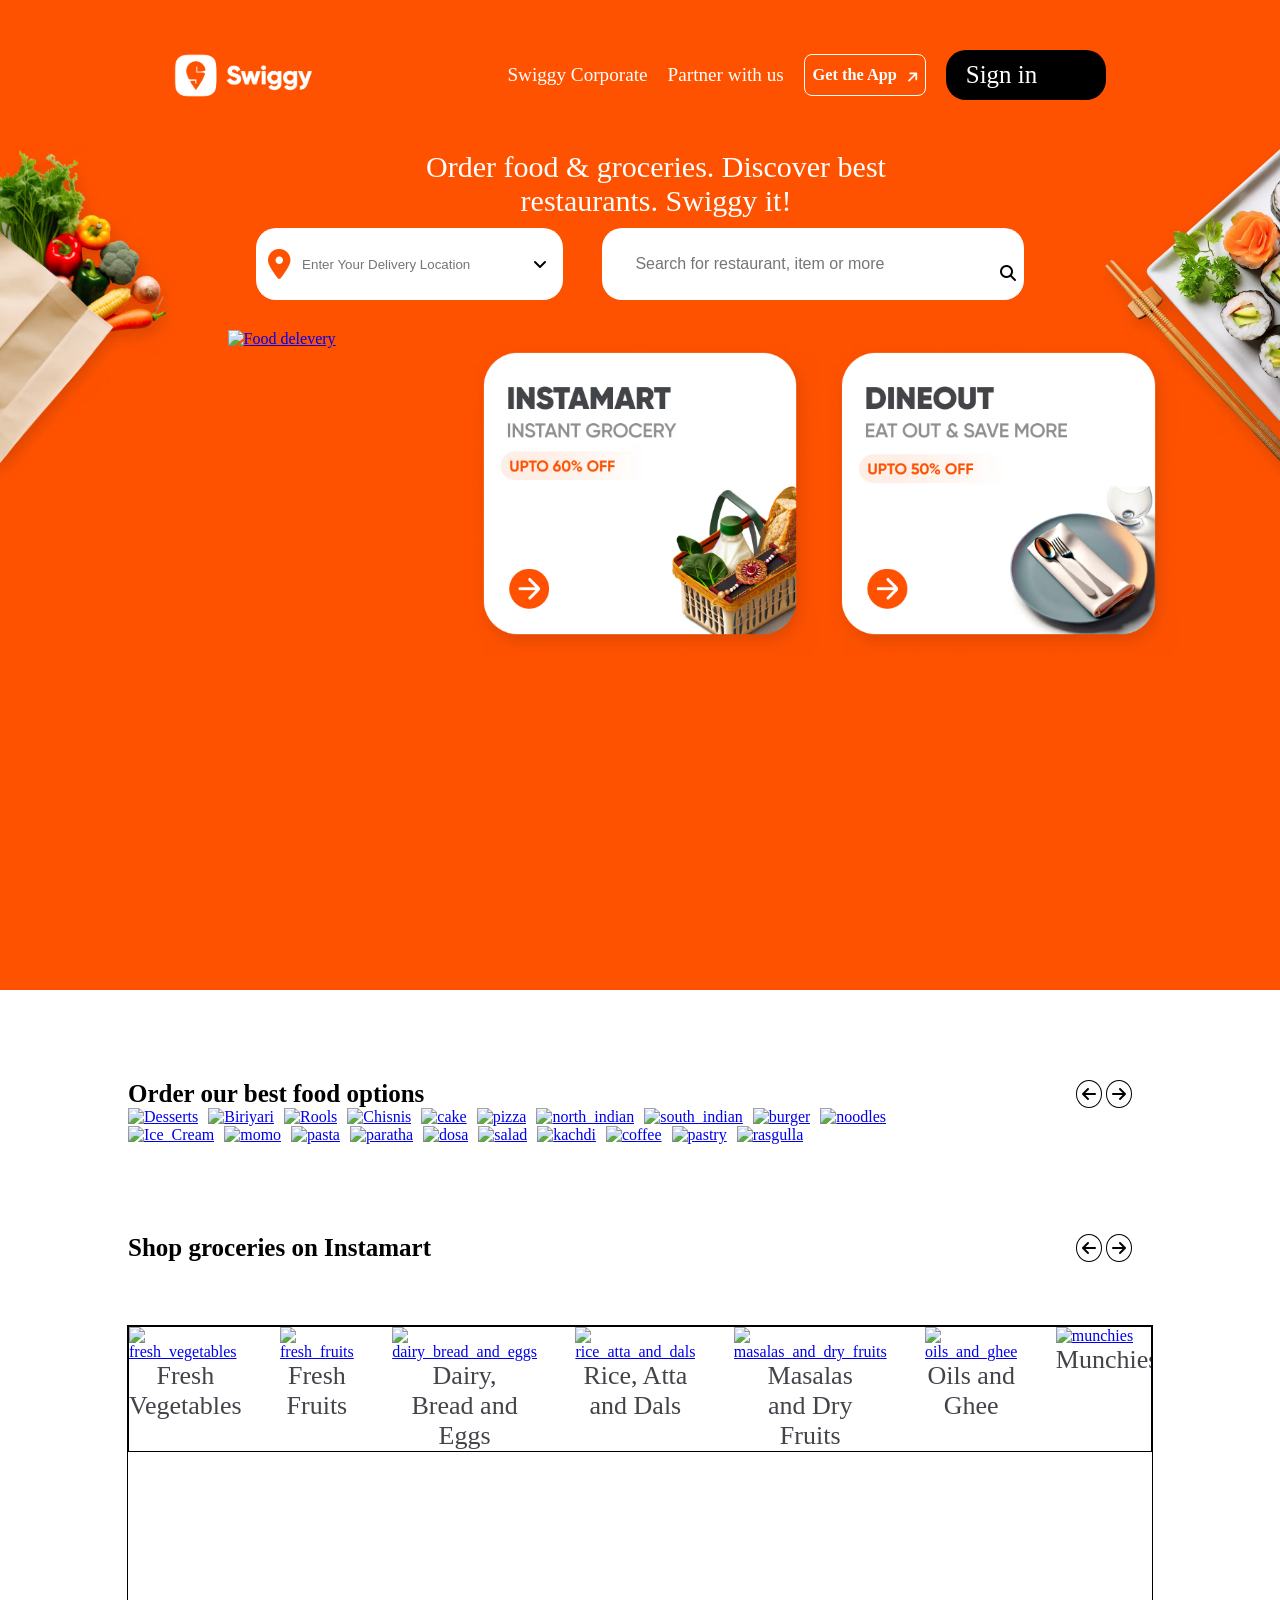
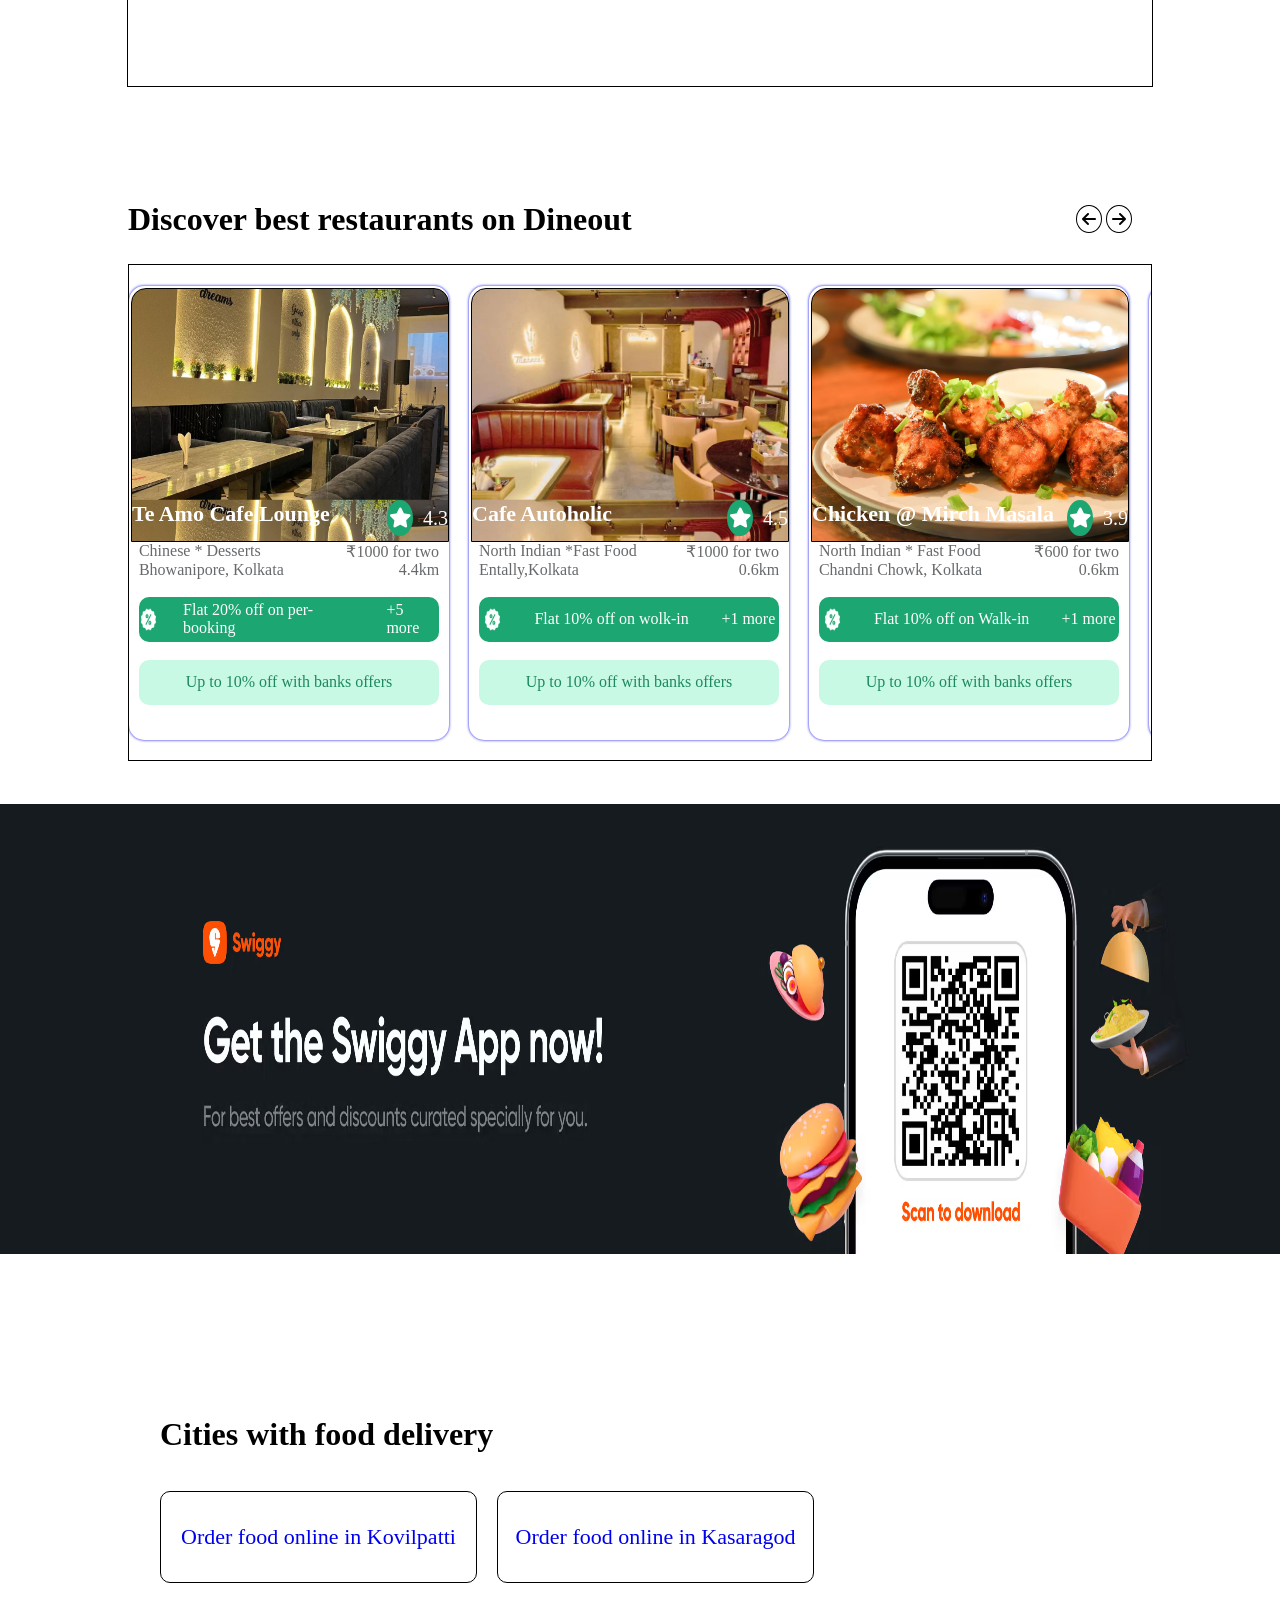
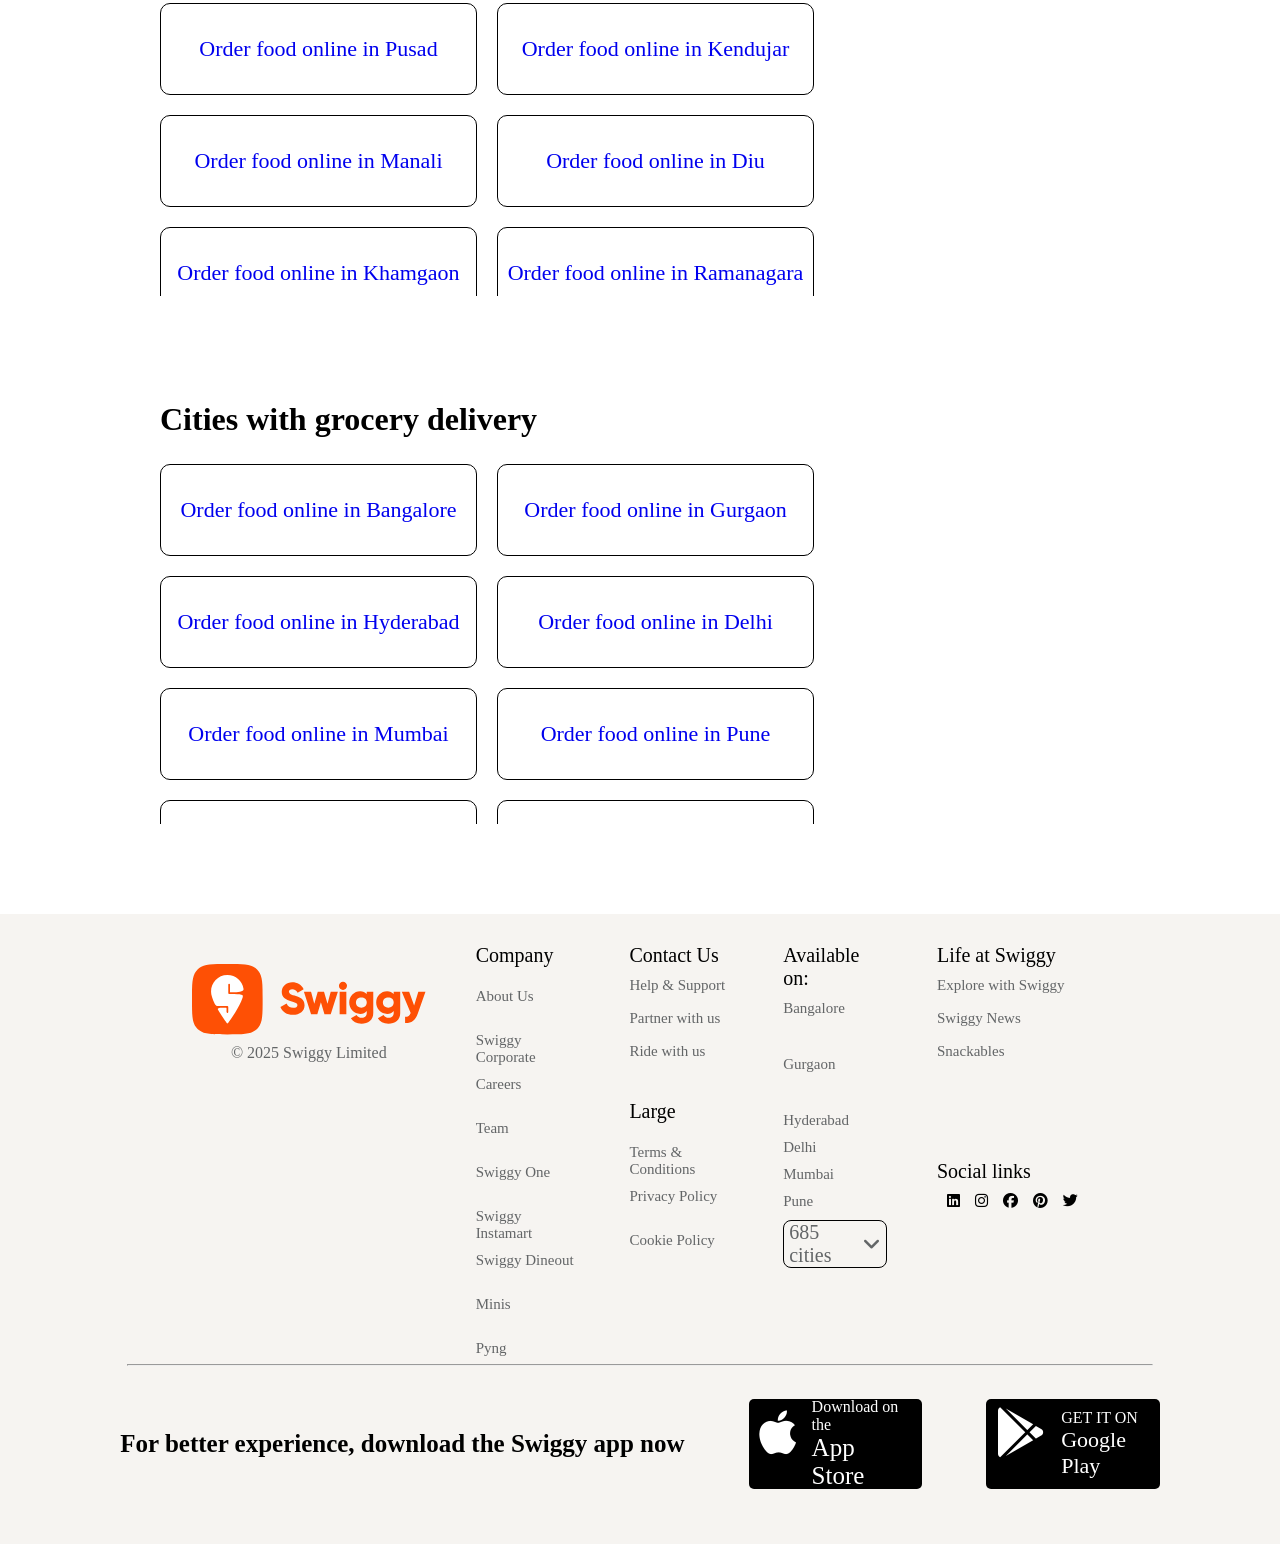
==== commit 118f5d63: "abcd" ====
--- a/index.html
+++ b/index.html
@@ -681,34 +681,34 @@
 
                     <a href="#">
                         <div class="dineout2">
-                            <div class="dineout2_top">
+                            <div class="dineout2_top dineout2_top3">
                                 <div class="dineout2_buttom">
-                                    <div class="dineout2_buttom_left"><b>Te Amo Cafe Lounge</b> </div>
+                                    <div class="dineout2_buttom_left"><b>Signature Stop Cafe</b> </div>
                                     <div class="dineout2_buttom_right">
                                         <div class="dineout2_buttom_right1">
                                             <i class="fa-solid fa-star"></i>
                                         </div>
-                                        <div class="dineout2_buttom_right2">4.5</div>
+                                        <div class="dineout2_buttom_right2">4.3</div>
                                     </div>
                                 </div>
                             </div>
                             <div class="dineout2_buttom1">
                             <div class="dineout2_buttom2">
                                 <div class="dineout2_button2_1">
-                                    <div class="dineout2_button2_1_left">Chinese <span id="star1">*</span> Desserts
-                                    </div>
-                                    <div class="dineout2_button2_1_right">₹1000 for two</div>
+                                    <div class="dineout2_button2_1_left">Chinese <span id="star1">*</span> Italian
+                                    </div>
+                                    <div class="dineout2_button2_1_right">₹800 for two</div>
                                 </div>
                                 <div class="dineout2_button2_2">
                                     <div class="dineout2_button2_2_left">Bhowanipore, Kolkata</div>
-                                    <div class="dineout2_button2_2_right">4.4km</div>
+                                    <div class="dineout2_button2_2_right">4.9km</div>
                                 </div>
                                 <div class="dineout2_buttom2_3">
                                     <div class="dineout2_buttom2_3_left"><img
                                             src="Discover_best_restaurants_on_Dineout/OFFER_image.png" alt="offer">
                                     </div>
-                                    <div class="dineout2_buttom2_3_middle">Flat 20% off on per-booking</div>
-                                    <div class="dineout2_buttom2_3_right">+5 more</div>
+                                    <div class="dineout2_buttom2_3_middle">Flat 15% off on per-booking</div>
+                                    <div class="dineout2_buttom2_3_right">+1 more</div>
                                 </div>
                                 <div class="dineout2_buttom2_4">
                                     <div class="dineout2_buttom2_4_left">Up to 10% off with banks offers</div>
@@ -720,34 +720,34 @@
 
                     <a href="#">
                         <div class="dineout2">
-                            <div class="dineout2_top">
+                            <div class="dineout2_top dineout2_top4">
                                 <div class="dineout2_buttom">
-                                    <div class="dineout2_buttom_left"><b>Te Amo Cafe Lounge</b> </div>
+                                    <div class="dineout2_buttom_left"><b>Wokao</b> </div>
                                     <div class="dineout2_buttom_right">
                                         <div class="dineout2_buttom_right1">
                                             <i class="fa-solid fa-star"></i>
                                         </div>
-                                        <div class="dineout2_buttom_right2">4.5</div>
+                                        <div class="dineout2_buttom_right2">4.3</div>
                                     </div>
                                 </div>
                             </div>
                             <div class="dineout2_buttom1">
                             <div class="dineout2_buttom2">
                                 <div class="dineout2_button2_1">
-                                    <div class="dineout2_button2_1_left">Chinese <span id="star1">*</span> Desserts
-                                    </div>
-                                    <div class="dineout2_button2_1_right">₹1000 for two</div>
+                                    <div class="dineout2_button2_1_left">Thai <span id="star1">*</span> Chinese
+                                    </div>
+                                    <div class="dineout2_button2_1_right">₹900 for two</div>
                                 </div>
                                 <div class="dineout2_button2_2">
-                                    <div class="dineout2_button2_2_left">Bhowanipore, Kolkata</div>
-                                    <div class="dineout2_button2_2_right">4.4km</div>
+                                    <div class="dineout2_button2_2_left">Entally, Kolkata</div>
+                                    <div class="dineout2_button2_2_right">0.9km</div>
                                 </div>
                                 <div class="dineout2_buttom2_3">
                                     <div class="dineout2_buttom2_3_left"><img
                                             src="Discover_best_restaurants_on_Dineout/OFFER_image.png" alt="offer">
                                     </div>
-                                    <div class="dineout2_buttom2_3_middle">Flat 20% off on per-booking</div>
-                                    <div class="dineout2_buttom2_3_right">+5 more</div>
+                                    <div class="dineout2_buttom2_3_middle">Flat 15% off on per-booking</div>
+                                    <div class="dineout2_buttom2_3_right">+1 more</div>
                                 </div>
                                 <div class="dineout2_buttom2_4">
                                     <div class="dineout2_buttom2_4_left">Up to 10% off with banks offers</div>
@@ -759,34 +759,34 @@
 
                     <a href="#">
                         <div class="dineout2">
-                            <div class="dineout2_top">
+                            <div class="dineout2_top dineout2_top5">
                                 <div class="dineout2_buttom">
-                                    <div class="dineout2_buttom_left"><b>Te Amo Cafe Lounge</b> </div>
+                                    <div class="dineout2_buttom_left"><b>Usha Dawn Of Bangali...</b> </div>
                                     <div class="dineout2_buttom_right">
                                         <div class="dineout2_buttom_right1">
                                             <i class="fa-solid fa-star"></i>
                                         </div>
-                                        <div class="dineout2_buttom_right2">4.5</div>
+                                        <div class="dineout2_buttom_right2">4.7</div>
                                     </div>
                                 </div>
                             </div>
                             <div class="dineout2_buttom1">
                             <div class="dineout2_buttom2">
                                 <div class="dineout2_button2_1">
-                                    <div class="dineout2_button2_1_left">Chinese <span id="star1">*</span> Desserts
-                                    </div>
-                                    <div class="dineout2_button2_1_right">₹1000 for two</div>
+                                    <div class="dineout2_button2_1_left">Bangali
+                                    </div>
+                                    <div class="dineout2_button2_1_right">₹800 for two</div>
                                 </div>
                                 <div class="dineout2_button2_2">
-                                    <div class="dineout2_button2_2_left">Bhowanipore, Kolkata</div>
-                                    <div class="dineout2_button2_2_right">4.4km</div>
+                                    <div class="dineout2_button2_2_left">Naihati, Kolkata</div>
+                                    <div class="dineout2_button2_2_right">38.8km</div>
                                 </div>
                                 <div class="dineout2_buttom2_3">
                                     <div class="dineout2_buttom2_3_left"><img
                                             src="Discover_best_restaurants_on_Dineout/OFFER_image.png" alt="offer">
                                     </div>
-                                    <div class="dineout2_buttom2_3_middle">Flat 20% off on per-booking</div>
-                                    <div class="dineout2_buttom2_3_right">+5 more</div>
+                                    <div class="dineout2_buttom2_3_middle">Flat 10% off on per-booking</div>
+                                    <div class="dineout2_buttom2_3_right">+1 more</div>
                                 </div>
                                 <div class="dineout2_buttom2_4">
                                     <div class="dineout2_buttom2_4_left">Up to 10% off with banks offers</div>
@@ -798,34 +798,34 @@
 
                     <a href="#">
                         <div class="dineout2">
-                            <div class="dineout2_top">
+                            <div class="dineout2_top dineout2_top6">
                                 <div class="dineout2_buttom">
-                                    <div class="dineout2_buttom_left"><b>Te Amo Cafe Lounge</b> </div>
+                                    <div class="dineout2_buttom_left"><b>All in One Restaurant</b> </div>
                                     <div class="dineout2_buttom_right">
                                         <div class="dineout2_buttom_right1">
                                             <i class="fa-solid fa-star"></i>
                                         </div>
-                                        <div class="dineout2_buttom_right2">4.5</div>
+                                        <div class="dineout2_buttom_right2">3.65</div>
                                     </div>
                                 </div>
                             </div>
                             <div class="dineout2_buttom1">
                             <div class="dineout2_buttom2">
                                 <div class="dineout2_button2_1">
-                                    <div class="dineout2_button2_1_left">Chinese <span id="star1">*</span> Desserts
-                                    </div>
-                                    <div class="dineout2_button2_1_right">₹1000 for two</div>
+                                    <div class="dineout2_button2_1_left">First Food <span id="star1">*</span> Pizza
+                                    </div>
+                                    <div class="dineout2_button2_1_right">₹330 for two</div>
                                 </div>
                                 <div class="dineout2_button2_2">
-                                    <div class="dineout2_button2_2_left">Bhowanipore, Kolkata</div>
-                                    <div class="dineout2_button2_2_right">4.4km</div>
+                                    <div class="dineout2_button2_2_left">Kaikhali, Kolkata</div>
+                                    <div class="dineout2_button2_2_right">10.8km</div>
                                 </div>
                                 <div class="dineout2_buttom2_3">
                                     <div class="dineout2_buttom2_3_left"><img
                                             src="Discover_best_restaurants_on_Dineout/OFFER_image.png" alt="offer">
                                     </div>
-                                    <div class="dineout2_buttom2_3_middle">Flat 20% off on per-booking</div>
-                                    <div class="dineout2_buttom2_3_right">+5 more</div>
+                                    <div class="dineout2_buttom2_3_middle">Flat 40% off on per-booking</div>
+                                    <div class="dineout2_buttom2_3_right">+1 more</div>
                                 </div>
                                 <div class="dineout2_buttom2_4">
                                     <div class="dineout2_buttom2_4_left">Up to 10% off with banks offers</div>
@@ -837,34 +837,34 @@
 
                     <a href="#">
                         <div class="dineout2">
-                            <div class="dineout2_top">
+                            <div class="dineout2_top dineout2_top7">
                                 <div class="dineout2_buttom">
-                                    <div class="dineout2_buttom_left"><b>Te Amo Cafe Lounge</b> </div>
+                                    <div class="dineout2_buttom_left"><b>The Sugger and Spice</b> </div>
                                     <div class="dineout2_buttom_right">
                                         <div class="dineout2_buttom_right1">
                                             <i class="fa-solid fa-star"></i>
                                         </div>
-                                        <div class="dineout2_buttom_right2">4.5</div>
+                                        <div class="dineout2_buttom_right2">3.8</div>
                                     </div>
                                 </div>
                             </div>
                             <div class="dineout2_buttom1">
                             <div class="dineout2_buttom2">
                                 <div class="dineout2_button2_1">
-                                    <div class="dineout2_button2_1_left">Chinese <span id="star1">*</span> Desserts
-                                    </div>
-                                    <div class="dineout2_button2_1_right">₹1000 for two</div>
+                                    <div class="dineout2_button2_1_left">Desserts <span id="star1">*</span> First Food
+                                    </div>
+                                    <div class="dineout2_button2_1_right">₹300 for two</div>
                                 </div>
                                 <div class="dineout2_button2_2">
-                                    <div class="dineout2_button2_2_left">Bhowanipore, Kolkata</div>
-                                    <div class="dineout2_button2_2_right">4.4km</div>
+                                    <div class="dineout2_button2_2_left">Entally, Kolkata</div>
+                                    <div class="dineout2_button2_2_right">1.3km</div>
                                 </div>
                                 <div class="dineout2_buttom2_3">
                                     <div class="dineout2_buttom2_3_left"><img
                                             src="Discover_best_restaurants_on_Dineout/OFFER_image.png" alt="offer">
                                     </div>
-                                    <div class="dineout2_buttom2_3_middle">Flat 20% off on per-booking</div>
-                                    <div class="dineout2_buttom2_3_right">+5 more</div>
+                                    <div class="dineout2_buttom2_3_middle">Flat 25% off on per-booking</div>
+                                    <div class="dineout2_buttom2_3_right">+3 more</div>
                                 </div>
                                 <div class="dineout2_buttom2_4">
                                     <div class="dineout2_buttom2_4_left">Up to 10% off with banks offers</div>
@@ -876,34 +876,34 @@
 
                     <a href="#">
                         <div class="dineout2">
-                            <div class="dineout2_top">
+                            <div class="dineout2_top dineout2_top8">
                                 <div class="dineout2_buttom">
-                                    <div class="dineout2_buttom_left"><b>Te Amo Cafe Lounge</b> </div>
+                                    <div class="dineout2_buttom_left"><b>Buegerizzer</b> </div>
                                     <div class="dineout2_buttom_right">
                                         <div class="dineout2_buttom_right1">
                                             <i class="fa-solid fa-star"></i>
                                         </div>
-                                        <div class="dineout2_buttom_right2">4.5</div>
+                                        <div class="dineout2_buttom_right2">3.0</div>
                                     </div>
                                 </div>
                             </div>
                             <div class="dineout2_buttom1">
                             <div class="dineout2_buttom2">
                                 <div class="dineout2_button2_1">
-                                    <div class="dineout2_button2_1_left">Chinese <span id="star1">*</span> Desserts
-                                    </div>
-                                    <div class="dineout2_button2_1_right">₹1000 for two</div>
+                                    <div class="dineout2_button2_1_left">First Food
+                                    </div>
+                                    <div class="dineout2_button2_1_right">₹200 for two</div>
                                 </div>
                                 <div class="dineout2_button2_2">
-                                    <div class="dineout2_button2_2_left">Bhowanipore, Kolkata</div>
-                                    <div class="dineout2_button2_2_right">4.4km</div>
+                                    <div class="dineout2_button2_2_left">Taltala, Kolkata</div>
+                                    <div class="dineout2_button2_2_right">1.4km</div>
                                 </div>
                                 <div class="dineout2_buttom2_3">
                                     <div class="dineout2_buttom2_3_left"><img
                                             src="Discover_best_restaurants_on_Dineout/OFFER_image.png" alt="offer">
                                     </div>
-                                    <div class="dineout2_buttom2_3_middle">Flat 20% off on per-booking</div>
-                                    <div class="dineout2_buttom2_3_right">+5 more</div>
+                                    <div class="dineout2_buttom2_3_middle">Flat 10% off on per-booking</div>
+                                    <div class="dineout2_buttom2_3_right">+1 more</div>
                                 </div>
                                 <div class="dineout2_buttom2_4">
                                     <div class="dineout2_buttom2_4_left">Up to 10% off with banks offers</div>
@@ -915,34 +915,34 @@
 
                     <a href="#">
                         <div class="dineout2">
-                            <div class="dineout2_top">
+                            <div class="dineout2_top dineout2_top9">
                                 <div class="dineout2_buttom">
-                                    <div class="dineout2_buttom_left"><b>Te Amo Cafe Lounge</b> </div>
+                                    <div class="dineout2_buttom_left"><b>NYC Teams Squere</b> </div>
                                     <div class="dineout2_buttom_right">
                                         <div class="dineout2_buttom_right1">
                                             <i class="fa-solid fa-star"></i>
                                         </div>
-                                        <div class="dineout2_buttom_right2">4.5</div>
+                                        <div class="dineout2_buttom_right2">4.9</div>
                                     </div>
                                 </div>
                             </div>
                             <div class="dineout2_buttom1">
                             <div class="dineout2_buttom2">
                                 <div class="dineout2_button2_1">
-                                    <div class="dineout2_button2_1_left">Chinese <span id="star1">*</span> Desserts
-                                    </div>
-                                    <div class="dineout2_button2_1_right">₹1000 for two</div>
+                                    <div class="dineout2_button2_1_left">Italian <span id="star1">*</span> North Indaian
+                                    </div>
+                                    <div class="dineout2_button2_1_right">₹1200 for two</div>
                                 </div>
                                 <div class="dineout2_button2_2">
-                                    <div class="dineout2_button2_2_left">Bhowanipore, Kolkata</div>
-                                    <div class="dineout2_button2_2_right">4.4km</div>
+                                    <div class="dineout2_button2_2_left">Gobra, Kolkata</div>
+                                    <div class="dineout2_button2_2_right">4.2km</div>
                                 </div>
                                 <div class="dineout2_buttom2_3">
                                     <div class="dineout2_buttom2_3_left"><img
                                             src="Discover_best_restaurants_on_Dineout/OFFER_image.png" alt="offer">
                                     </div>
-                                    <div class="dineout2_buttom2_3_middle">Flat 20% off on per-booking</div>
-                                    <div class="dineout2_buttom2_3_right">+5 more</div>
+                                    <div class="dineout2_buttom2_3_middle">Flat 10% off on per-booking</div>
+                                    <div class="dineout2_buttom2_3_right">+1 more</div>
                                 </div>
                                 <div class="dineout2_buttom2_4">
                                     <div class="dineout2_buttom2_4_left">Up to 10% off with banks offers</div>
@@ -954,34 +954,34 @@
 
                     <a href="#">
                         <div class="dineout2">
-                            <div class="dineout2_top">
+                            <div class="dineout2_top dineout2_top10">
                                 <div class="dineout2_buttom">
-                                    <div class="dineout2_buttom_left"><b>Te Amo Cafe Lounge</b> </div>
+                                    <div class="dineout2_buttom_left"><b>Pancham Er Adday</b> </div>
                                     <div class="dineout2_buttom_right">
                                         <div class="dineout2_buttom_right1">
                                             <i class="fa-solid fa-star"></i>
                                         </div>
-                                        <div class="dineout2_buttom_right2">4.5</div>
+                                        <div class="dineout2_buttom_right2">4.2</div>
                                     </div>
                                 </div>
                             </div>
                             <div class="dineout2_buttom1">
                             <div class="dineout2_buttom2">
                                 <div class="dineout2_button2_1">
-                                    <div class="dineout2_button2_1_left">Chinese <span id="star1">*</span> Desserts
-                                    </div>
-                                    <div class="dineout2_button2_1_right">₹1000 for two</div>
+                                    <div class="dineout2_button2_1_left">Bengali <span id="star1">*</span> North Indian
+                                    </div>
+                                    <div class="dineout2_button2_1_right">₹800 for two</div>
                                 </div>
                                 <div class="dineout2_button2_2">
-                                    <div class="dineout2_button2_2_left">Bhowanipore, Kolkata</div>
-                                    <div class="dineout2_button2_2_right">4.4km</div>
+                                    <div class="dineout2_button2_2_left">Giriahat, Kolkata</div>
+                                    <div class="dineout2_button2_2_right">5.6km</div>
                                 </div>
                                 <div class="dineout2_buttom2_3">
                                     <div class="dineout2_buttom2_3_left"><img
                                             src="Discover_best_restaurants_on_Dineout/OFFER_image.png" alt="offer">
                                     </div>
-                                    <div class="dineout2_buttom2_3_middle">Flat 20% off on per-booking</div>
-                                    <div class="dineout2_buttom2_3_right">+5 more</div>
+                                    <div class="dineout2_buttom2_3_middle">Flat 25% off on per-booking</div>
+                                    <div class="dineout2_buttom2_3_right">+3 more</div>
                                 </div>
                                 <div class="dineout2_buttom2_4">
                                     <div class="dineout2_buttom2_4_left">Up to 10% off with banks offers</div>
@@ -993,34 +993,34 @@
 
                     <a href="#">
                         <div class="dineout2">
-                            <div class="dineout2_top">
+                            <div class="dineout2_top dineout2_top11">
                                 <div class="dineout2_buttom">
-                                    <div class="dineout2_buttom_left"><b>Te Amo Cafe Lounge</b> </div>
+                                    <div class="dineout2_buttom_left"><b>Tall Tales</b> </div>
                                     <div class="dineout2_buttom_right">
                                         <div class="dineout2_buttom_right1">
                                             <i class="fa-solid fa-star"></i>
                                         </div>
-                                        <div class="dineout2_buttom_right2">4.5</div>
+                                        <div class="dineout2_buttom_right2">4.2</div>
                                     </div>
                                 </div>
                             </div>
                             <div class="dineout2_buttom1">
                             <div class="dineout2_buttom2">
                                 <div class="dineout2_button2_1">
-                                    <div class="dineout2_button2_1_left">Chinese <span id="star1">*</span> Desserts
-                                    </div>
-                                    <div class="dineout2_button2_1_right">₹1000 for two</div>
+                                    <div class="dineout2_button2_1_left">Italian <span id="star1">*</span> North Indaian
+                                    </div>
+                                    <div class="dineout2_button2_1_right">₹1800 for two</div>
                                 </div>
                                 <div class="dineout2_button2_2">
-                                    <div class="dineout2_button2_2_left">Bhowanipore, Kolkata</div>
-                                    <div class="dineout2_button2_2_right">4.4km</div>
+                                    <div class="dineout2_button2_2_left">Fort Konx Mail,Camac Srteet,Kolkata</div>
+                                    <div class="dineout2_button2_2_right">3.2km</div>
                                 </div>
                                 <div class="dineout2_buttom2_3">
                                     <div class="dineout2_buttom2_3_left"><img
                                             src="Discover_best_restaurants_on_Dineout/OFFER_image.png" alt="offer">
                                     </div>
-                                    <div class="dineout2_buttom2_3_middle">Flat 20% off on per-booking</div>
-                                    <div class="dineout2_buttom2_3_right">+5 more</div>
+                                    <div class="dineout2_buttom2_3_middle">Flat 55% off on per-booking</div>
+                                    <div class="dineout2_buttom2_3_right">+8 more</div>
                                 </div>
                                 <div class="dineout2_buttom2_4">
                                     <div class="dineout2_buttom2_4_left">Up to 10% off with banks offers</div>
@@ -1030,6 +1030,200 @@
                         </div>
                     </a>
 
+                    <a href="#">
+                        <div class="dineout2">
+                            <div class="dineout2_top dineout2_top12">
+                                <div class="dineout2_buttom">
+                                    <div class="dineout2_buttom_left"><b>Tall Tales</b> </div>
+                                    <div class="dineout2_buttom_right">
+                                        <div class="dineout2_buttom_right1">
+                                            <i class="fa-solid fa-star"></i>
+                                        </div>
+                                        <div class="dineout2_buttom_right2">4.2</div>
+                                    </div>
+                                </div>
+                            </div>
+                            <div class="dineout2_buttom1">
+                            <div class="dineout2_buttom2">
+                                <div class="dineout2_button2_1">
+                                    <div class="dineout2_button2_1_left">Italian <span id="star1">*</span> North Indaian
+                                    </div>
+                                    <div class="dineout2_button2_1_right">₹1800 for two</div>
+                                </div>
+                                <div class="dineout2_button2_2">
+                                    <div class="dineout2_button2_2_left">Fort Konx Mail,Camac Srteet,Kolkata</div>
+                                    <div class="dineout2_button2_2_right">3.2km</div>
+                                </div>
+                                <div class="dineout2_buttom2_3">
+                                    <div class="dineout2_buttom2_3_left"><img
+                                            src="Discover_best_restaurants_on_Dineout/OFFER_image.png" alt="offer">
+                                    </div>
+                                    <div class="dineout2_buttom2_3_middle">Flat 55% off on per-booking</div>
+                                    <div class="dineout2_buttom2_3_right">+8 more</div>
+                                </div>
+                                <div class="dineout2_buttom2_4">
+                                    <div class="dineout2_buttom2_4_left">Up to 10% off with banks offers</div>
+                                </div>
+                            </div>
+                            </div>
+                        </div>
+                    </a>
+
+                    <a href="#">
+                        <div class="dineout2">
+                            <div class="dineout2_top dineout2_top11">
+                                <div class="dineout2_buttom">
+                                    <div class="dineout2_buttom_left"><b>Tall Tales</b> </div>
+                                    <div class="dineout2_buttom_right">
+                                        <div class="dineout2_buttom_right1">
+                                            <i class="fa-solid fa-star"></i>
+                                        </div>
+                                        <div class="dineout2_buttom_right2">4.2</div>
+                                    </div>
+                                </div>
+                            </div>
+                            <div class="dineout2_buttom1">
+                            <div class="dineout2_buttom2">
+                                <div class="dineout2_button2_1">
+                                    <div class="dineout2_button2_1_left">Italian <span id="star1">*</span> North Indaian
+                                    </div>
+                                    <div class="dineout2_button2_1_right">₹1800 for two</div>
+                                </div>
+                                <div class="dineout2_button2_2">
+                                    <div class="dineout2_button2_2_left">Fort Konx Mail,Camac Srteet,Kolkata</div>
+                                    <div class="dineout2_button2_2_right">3.2km</div>
+                                </div>
+                                <div class="dineout2_buttom2_3">
+                                    <div class="dineout2_buttom2_3_left"><img
+                                            src="Discover_best_restaurants_on_Dineout/OFFER_image.png" alt="offer">
+                                    </div>
+                                    <div class="dineout2_buttom2_3_middle">Flat 55% off on per-booking</div>
+                                    <div class="dineout2_buttom2_3_right">+8 more</div>
+                                </div>
+                                <div class="dineout2_buttom2_4">
+                                    <div class="dineout2_buttom2_4_left">Up to 10% off with banks offers</div>
+                                </div>
+                            </div>
+                            </div>
+                        </div>
+                    </a>
+
+                    <a href="#">
+                        <div class="dineout2">
+                            <div class="dineout2_top dineout2_top11">
+                                <div class="dineout2_buttom">
+                                    <div class="dineout2_buttom_left"><b>Tall Tales</b> </div>
+                                    <div class="dineout2_buttom_right">
+                                        <div class="dineout2_buttom_right1">
+                                            <i class="fa-solid fa-star"></i>
+                                        </div>
+                                        <div class="dineout2_buttom_right2">4.2</div>
+                                    </div>
+                                </div>
+                            </div>
+                            <div class="dineout2_buttom1">
+                            <div class="dineout2_buttom2">
+                                <div class="dineout2_button2_1">
+                                    <div class="dineout2_button2_1_left">Italian <span id="star1">*</span> North Indaian
+                                    </div>
+                                    <div class="dineout2_button2_1_right">₹1800 for two</div>
+                                </div>
+                                <div class="dineout2_button2_2">
+                                    <div class="dineout2_button2_2_left">Fort Konx Mail,Camac Srteet,Kolkata</div>
+                                    <div class="dineout2_button2_2_right">3.2km</div>
+                                </div>
+                                <div class="dineout2_buttom2_3">
+                                    <div class="dineout2_buttom2_3_left"><img
+                                            src="Discover_best_restaurants_on_Dineout/OFFER_image.png" alt="offer">
+                                    </div>
+                                    <div class="dineout2_buttom2_3_middle">Flat 55% off on per-booking</div>
+                                    <div class="dineout2_buttom2_3_right">+8 more</div>
+                                </div>
+                                <div class="dineout2_buttom2_4">
+                                    <div class="dineout2_buttom2_4_left">Up to 10% off with banks offers</div>
+                                </div>
+                            </div>
+                            </div>
+                        </div>
+                    </a>
+
+                    <a href="#">
+                        <div class="dineout2">
+                            <div class="dineout2_top dineout2_top11">
+                                <div class="dineout2_buttom">
+                                    <div class="dineout2_buttom_left"><b>Tall Tales</b> </div>
+                                    <div class="dineout2_buttom_right">
+                                        <div class="dineout2_buttom_right1">
+                                            <i class="fa-solid fa-star"></i>
+                                        </div>
+                                        <div class="dineout2_buttom_right2">4.2</div>
+                                    </div>
+                                </div>
+                            </div>
+                            <div class="dineout2_buttom1">
+                            <div class="dineout2_buttom2">
+                                <div class="dineout2_button2_1">
+                                    <div class="dineout2_button2_1_left">Italian <span id="star1">*</span> North Indaian
+                                    </div>
+                                    <div class="dineout2_button2_1_right">₹1800 for two</div>
+                                </div>
+                                <div class="dineout2_button2_2">
+                                    <div class="dineout2_button2_2_left">Fort Konx Mail,Camac Srteet,Kolkata</div>
+                                    <div class="dineout2_button2_2_right">3.2km</div>
+                                </div>
+                                <div class="dineout2_buttom2_3">
+                                    <div class="dineout2_buttom2_3_left"><img
+                                            src="Discover_best_restaurants_on_Dineout/OFFER_image.png" alt="offer">
+                                    </div>
+                                    <div class="dineout2_buttom2_3_middle">Flat 55% off on per-booking</div>
+                                    <div class="dineout2_buttom2_3_right">+8 more</div>
+                                </div>
+                                <div class="dineout2_buttom2_4">
+                                    <div class="dineout2_buttom2_4_left">Up to 10% off with banks offers</div>
+                                </div>
+                            </div>
+                            </div>
+                        </div>
+                    </a>
+
+                    <a href="#">
+                        <div class="dineout2">
+                            <div class="dineout2_top dineout2_top11">
+                                <div class="dineout2_buttom">
+                                    <div class="dineout2_buttom_left"><b>Tall Tales</b> </div>
+                                    <div class="dineout2_buttom_right">
+                                        <div class="dineout2_buttom_right1">
+                                            <i class="fa-solid fa-star"></i>
+                                        </div>
+                                        <div class="dineout2_buttom_right2">4.2</div>
+                                    </div>
+                                </div>
+                            </div>
+                            <div class="dineout2_buttom1">
+                            <div class="dineout2_buttom2">
+                                <div class="dineout2_button2_1">
+                                    <div class="dineout2_button2_1_left">Italian <span id="star1">*</span> North Indaian
+                                    </div>
+                                    <div class="dineout2_button2_1_right">₹1800 for two</div>
+                                </div>
+                                <div class="dineout2_button2_2">
+                                    <div class="dineout2_button2_2_left">Fort Konx Mail,Camac Srteet,Kolkata</div>
+                                    <div class="dineout2_button2_2_right">3.2km</div>
+                                </div>
+                                <div class="dineout2_buttom2_3">
+                                    <div class="dineout2_buttom2_3_left"><img
+                                            src="Discover_best_restaurants_on_Dineout/OFFER_image.png" alt="offer">
+                                    </div>
+                                    <div class="dineout2_buttom2_3_middle">Flat 55% off on per-booking</div>
+                                    <div class="dineout2_buttom2_3_right">+8 more</div>
+                                </div>
+                                <div class="dineout2_buttom2_4">
+                                    <div class="dineout2_buttom2_4_left">Up to 10% off with banks offers</div>
+                                </div>
+                            </div>
+                            </div>
+                        </div>
+                    </a>
 
                 </div>
             </div>
--- a/Style.css
+++ b/Style.css
@@ -457,20 +457,20 @@
 }
 
 .instamart {
-    max-height: 40vh;
+    height: 40vh;
     max-width: 80%;
     overflow: scroll;
     scrollbar-width: none;
     /* Firefox-ms-overflow-style: none; */
     /* background-color: #9e2525; */
-    /* border: 1px solid black; */
-    overflow-y: hidden;
+    border: 1px solid black;
+    /* overflow-y: hidden; */
     margin: auto;
 }
 
 .instamart_1 {
     max-height: 40vh;
-    /* border: 1px solid black; */
+    border: 1px solid black;
     display: flex;
 
     /* align-items: center; */
@@ -478,20 +478,20 @@
 }
 
 .instamart_1 a {
-    max-height: 30vh;
+    max-height: 25vh;
     max-width: 12vw;
 
 }
 
 .instamart2 {
-    max-height: 28vh;
+    max-height: 25vh;
     max-width: 12vw;
     /* border: 1px solid black; */
 }
 
 .instamart2 img {
-    max-height: 28vh;
-    max-width: 12vw;
+    max-height: 25vh;
+    max-width: 10vw;
 }
 
 .instamart3 {
@@ -626,7 +626,7 @@
 }
 
 .dineout2_top {
-    height: 25vh;
+    height: 28vh;
     width: 100%;
     border: 1px solid black;
     background-image: url(Discover_best_restaurants_on_Dineout/Te_Amo_Cafe_Lounge_image.jpeg);
@@ -639,11 +639,12 @@
     width: 100%;
     /* border: 1px solid rgb(179, 29, 29); */
     display: flex;
-    justify-content: space-around;
+    justify-content: space-between;
     /* align-items: center; */
     font-size: 20px;
     font-family: Gilroy;
     align-items: end;
+    /* padding: 0 10px 0 10px; */
     /* gap: 5vw; */
 }
 
@@ -665,7 +666,7 @@
     height: 5vh;
     /* width: auto; */
     display: flex;
-    justify-content: center;
+    justify-content: space-evenly;
     align-items: center;
     gap: 10px;
 }
@@ -700,15 +701,15 @@
     /* border: 2px solid black; */
 }
 .dineout2_buttom2 {
-    height: 24vh;
+    height: 20vh;
     width: 95%;
     margin: auto;
-    margin-top: 1.5vh;
+    /* margin-top: 1.5vh; */
     /* border: 1px solid rgb(169, 20, 20); */
 }
 
 .dineout2_button2_1 {
-    height: 4vh;
+    /* height: 4vh; */
     width: 100%;
     /* border: 1px solid black; */
     display: flex;
@@ -718,7 +719,7 @@
 }
 
 .dineout2_button2_2 {
-    height: 4vh;
+    /* height: 4vh; */
     width: 100%;
     /* border: 1px solid black; */
     display: flex;
@@ -770,7 +771,7 @@
 
 
 .dineout2_top1 {
-    height: 25vh;
+    height: 28vh;
     width: 100%;
     border: 1px solid black;
     background-image: url(Discover_best_restaurants_on_Dineout/Cafe_Autoholic_image.jpeg);
@@ -779,10 +780,99 @@
 }
 
 .dineout2_top2 {
-    height: 25vh;
+    height: 28vh;
     width: 100%;
     border: 1px solid black;
     background-image: url(Discover_best_restaurants_on_Dineout/Chicken_Mirch_Masala_image.jpg);
+    background-size: cover;
+    border-radius: 15px 15px 0 0;
+}
+
+.dineout2_top3 {
+    height: 28vh;
+    width: 100%;
+    border: 1px solid black;
+    background-image: url(Discover_best_restaurants_on_Dineout/Signature_Stop_Cafe_image.jpeg);
+    background-size: cover;
+    border-radius: 15px 15px 0 0;
+}
+
+.dineout2_top4 {
+    height: 28vh;
+    width: 100%;
+    border: 1px solid black;
+    background-image: url(Discover_best_restaurants_on_Dineout/Wokao_image.jpg);
+    background-size: cover;
+    border-radius: 15px 15px 0 0;
+}
+
+.dineout2_top5 {
+    height: 28vh;
+    width: 100%;
+    border: 1px solid black;
+    background-image: url(Discover_best_restaurants_on_Dineout/Usha_Daen_Of_Bangali_image.jpeg);
+    background-size: cover;
+    border-radius: 15px 15px 0 0;
+}
+
+.dineout2_top6 {
+    height: 28vh;
+    width: 100%;
+    border: 1px solid black;
+    background-image: url(Discover_best_restaurants_on_Dineout/All_In_One_Restaurant_image.jpeg);
+    background-size: cover;
+    border-radius: 15px 15px 0 0;
+}
+
+.dineout2_top7 {
+    height: 28vh;
+    width: 100%;
+    border: 1px solid black;
+    background-image: url(Discover_best_restaurants_on_Dineout/The_Sugarr_and_Spice_image.jpg);
+    background-size: cover;
+    border-radius: 15px 15px 0 0;
+}
+
+.dineout2_top8 {
+    height: 28vh;
+    width: 100%;
+    border: 1px solid black;
+    background-image: url(Discover_best_restaurants_on_Dineout/Buegerizzer_image.jpeg);
+    background-size: cover;
+    border-radius: 15px 15px 0 0;
+}
+
+.dineout2_top9 {
+    height: 28vh;
+    width: 100%;
+    border: 1px solid black;
+    background-image: url(Discover_best_restaurants_on_Dineout/NYC_Times_Square_image.jpeg);
+    background-size: cover;
+    border-radius: 15px 15px 0 0;
+}
+.dineout2_top10 {
+    height: 28vh;
+    width: 100%;
+    border: 1px solid black;
+    background-image: url(Discover_best_restaurants_on_Dineout/Pancham_Er_Adday_image.jpg);
+    background-size: cover;
+    border-radius: 15px 15px 0 0;
+}
+
+.dineout2_top11 {
+    height: 28vh;
+    width: 100%;
+    border: 1px solid black;
+    background-image: url(Discover_best_restaurants_on_Dineout/Tall_Tales_image.jpeg);
+    background-size: cover;
+    border-radius: 15px 15px 0 0;
+}
+
+.dineout2_top12 {
+    height: 28vh;
+    width: 100%;
+    border: 1px solid black;
+    background-image: url(Discover_best_restaurants_on_Dineout/Tall_Tales_image.jpeg);
     background-size: cover;
     border-radius: 15px 15px 0 0;
 }
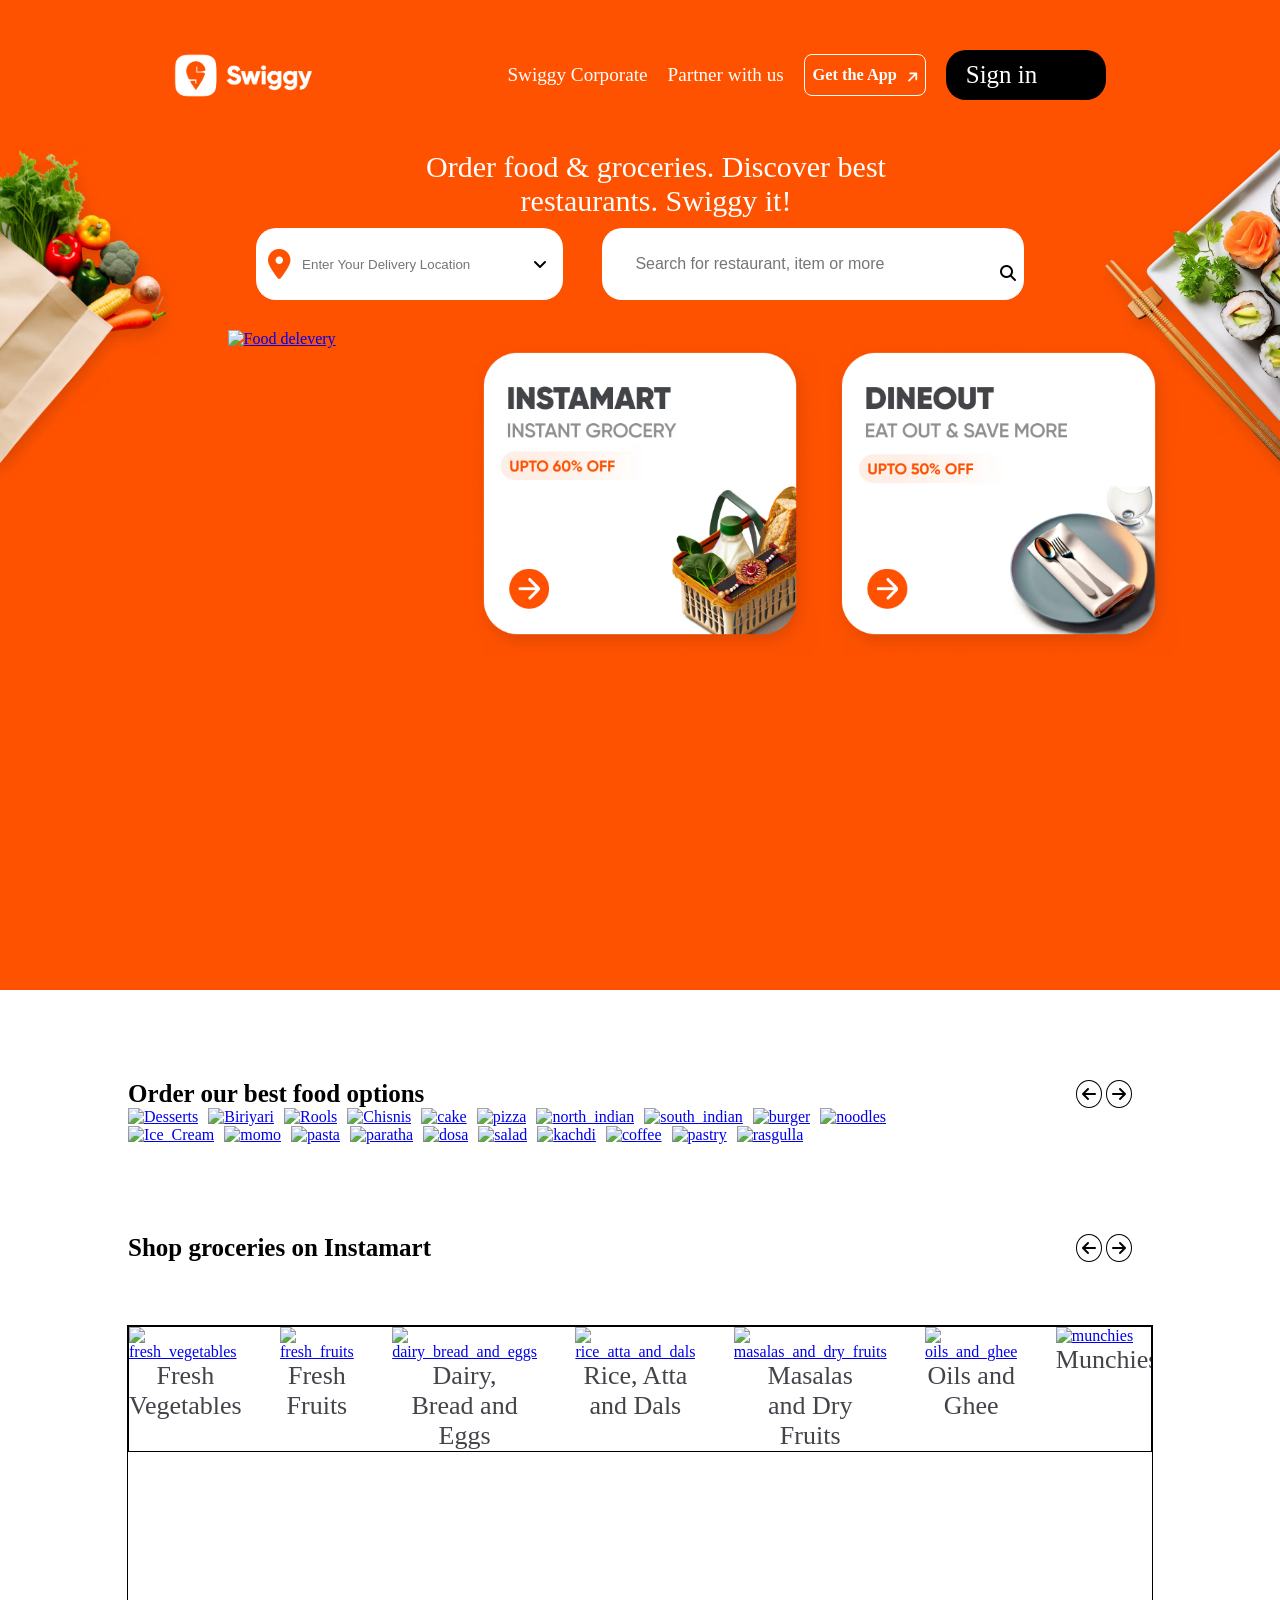
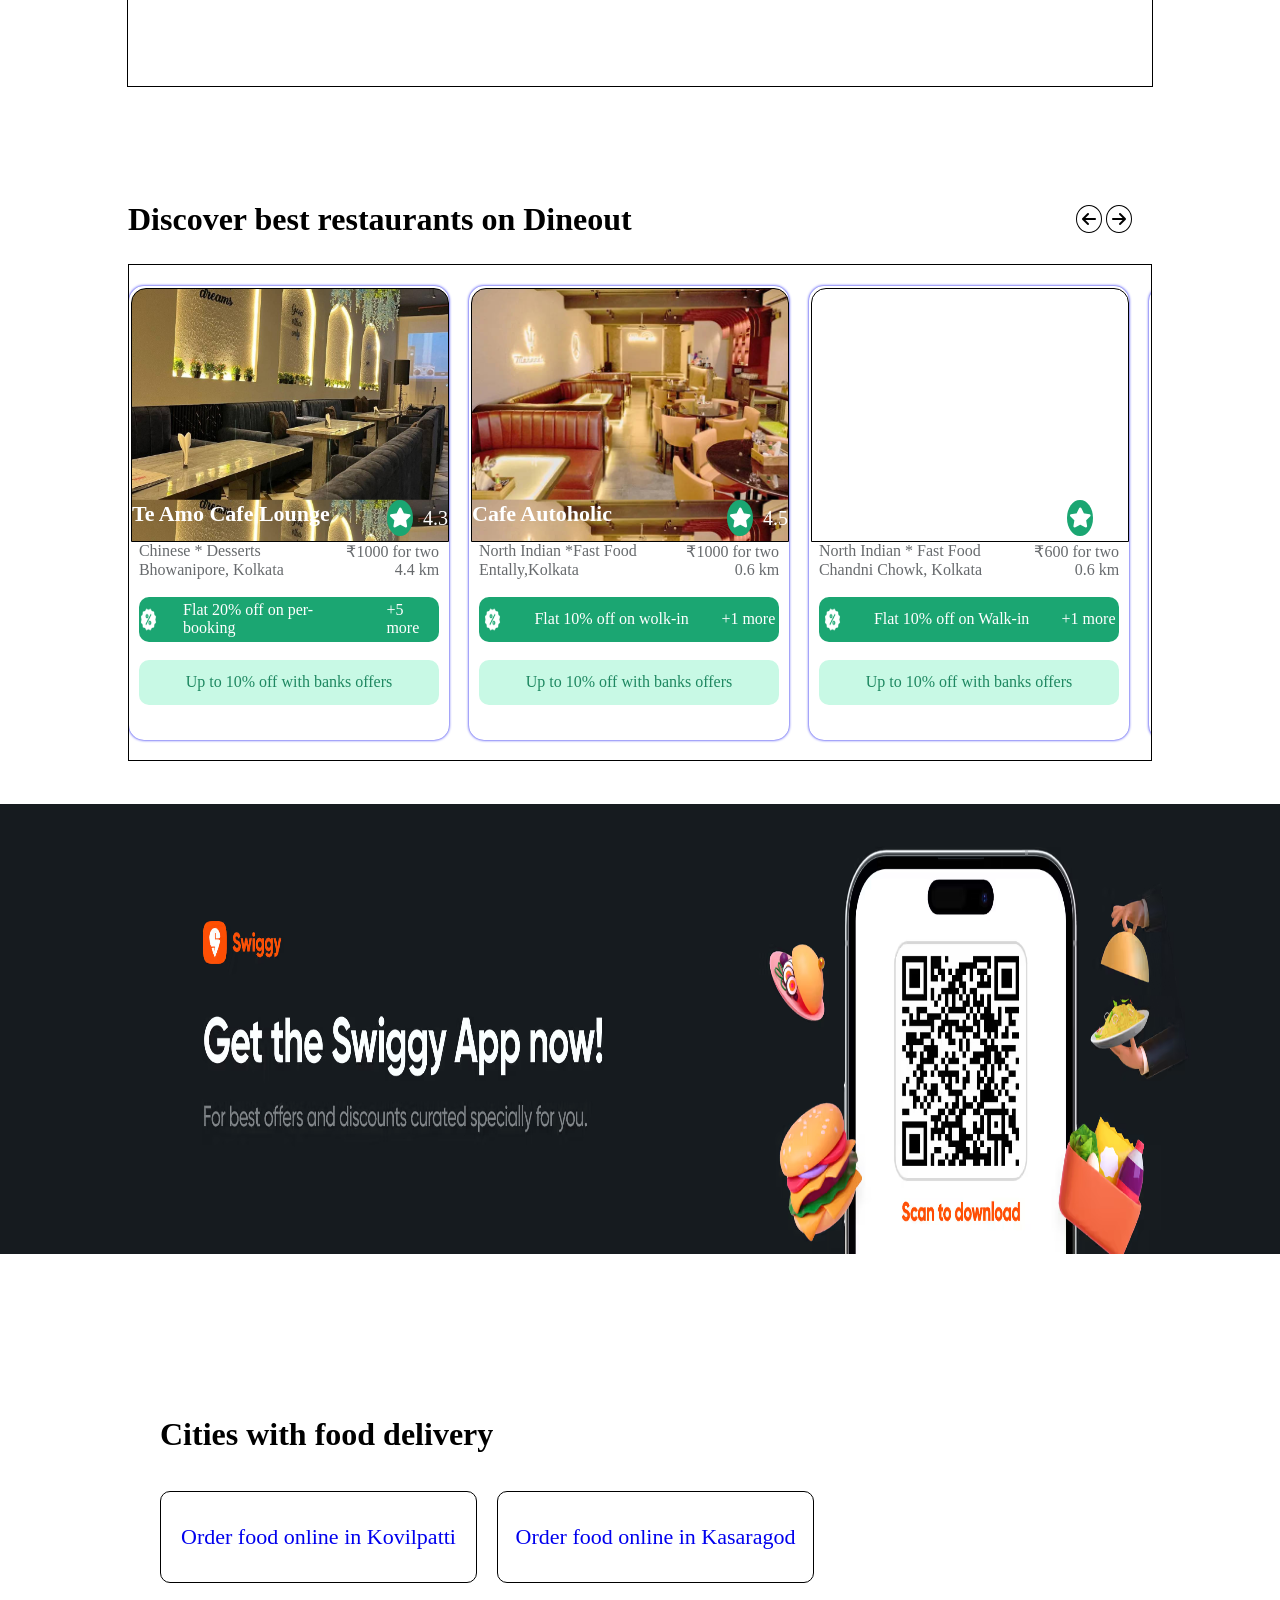
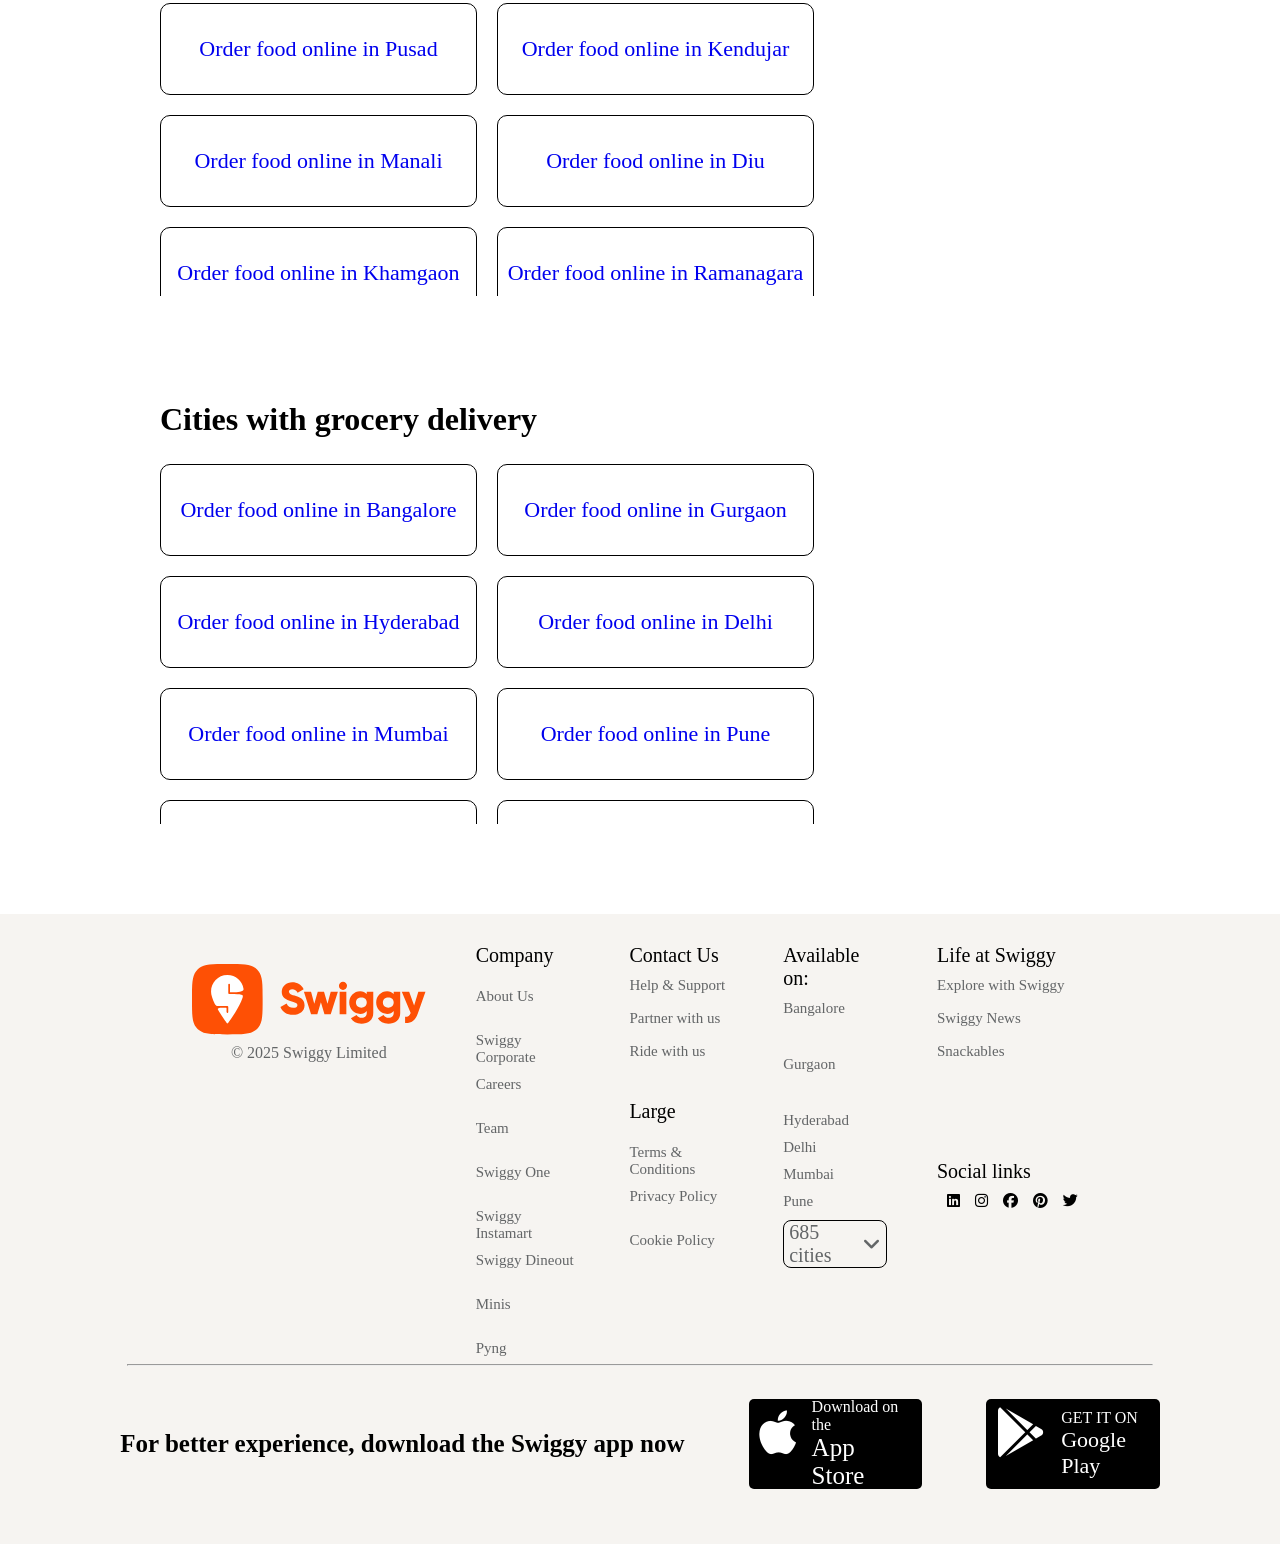
==== commit 962d97da: "add images" ====
--- a/index.html
+++ b/index.html
@@ -83,6 +83,7 @@
             </div>
         </div>
     </header>
+
     <div class="order">
         <div class="order_our">
             <div class="order_our_left">
@@ -584,7 +585,7 @@
                                 </div>
                                 <div class="dineout2_button2_2">
                                     <div class="dineout2_button2_2_left">Bhowanipore, Kolkata</div>
-                                    <div class="dineout2_button2_2_right">4.4km</div>
+                                    <div class="dineout2_button2_2_right">4.4 km</div>
                                 </div>
                                 <div class="dineout2_buttom2_3">
                                     <div class="dineout2_buttom2_3_left"><img
@@ -623,7 +624,7 @@
                                 </div>
                                 <div class="dineout2_button2_2">
                                     <div class="dineout2_button2_2_left">Entally,Kolkata</div>
-                                    <div class="dineout2_button2_2_right">0.6km</div>
+                                    <div class="dineout2_button2_2_right">0.6 km</div>
                                 </div>
                                 <div class="dineout2_buttom2_3">
                                     <div class="dineout2_buttom2_3_left"><img
@@ -662,7 +663,7 @@
                                 </div>
                                 <div class="dineout2_button2_2">
                                     <div class="dineout2_button2_2_left">Chandni Chowk, Kolkata</div>
-                                    <div class="dineout2_button2_2_right">0.6km</div>
+                                    <div class="dineout2_button2_2_right">0.6 km</div>
                                 </div>
                                 <div class="dineout2_buttom2_3">
                                     <div class="dineout2_buttom2_3_left"><img
@@ -701,7 +702,7 @@
                                 </div>
                                 <div class="dineout2_button2_2">
                                     <div class="dineout2_button2_2_left">Bhowanipore, Kolkata</div>
-                                    <div class="dineout2_button2_2_right">4.9km</div>
+                                    <div class="dineout2_button2_2_right">4.9 km</div>
                                 </div>
                                 <div class="dineout2_buttom2_3">
                                     <div class="dineout2_buttom2_3_left"><img
@@ -740,7 +741,7 @@
                                 </div>
                                 <div class="dineout2_button2_2">
                                     <div class="dineout2_button2_2_left">Entally, Kolkata</div>
-                                    <div class="dineout2_button2_2_right">0.9km</div>
+                                    <div class="dineout2_button2_2_right">0.9 km</div>
                                 </div>
                                 <div class="dineout2_buttom2_3">
                                     <div class="dineout2_buttom2_3_left"><img
@@ -779,7 +780,7 @@
                                 </div>
                                 <div class="dineout2_button2_2">
                                     <div class="dineout2_button2_2_left">Naihati, Kolkata</div>
-                                    <div class="dineout2_button2_2_right">38.8km</div>
+                                    <div class="dineout2_button2_2_right">38.8 km</div>
                                 </div>
                                 <div class="dineout2_buttom2_3">
                                     <div class="dineout2_buttom2_3_left"><img
@@ -818,7 +819,7 @@
                                 </div>
                                 <div class="dineout2_button2_2">
                                     <div class="dineout2_button2_2_left">Kaikhali, Kolkata</div>
-                                    <div class="dineout2_button2_2_right">10.8km</div>
+                                    <div class="dineout2_button2_2_right">10.8 km</div>
                                 </div>
                                 <div class="dineout2_buttom2_3">
                                     <div class="dineout2_buttom2_3_left"><img
@@ -857,7 +858,7 @@
                                 </div>
                                 <div class="dineout2_button2_2">
                                     <div class="dineout2_button2_2_left">Entally, Kolkata</div>
-                                    <div class="dineout2_button2_2_right">1.3km</div>
+                                    <div class="dineout2_button2_2_right">1.3 km</div>
                                 </div>
                                 <div class="dineout2_buttom2_3">
                                     <div class="dineout2_buttom2_3_left"><img
@@ -896,7 +897,7 @@
                                 </div>
                                 <div class="dineout2_button2_2">
                                     <div class="dineout2_button2_2_left">Taltala, Kolkata</div>
-                                    <div class="dineout2_button2_2_right">1.4km</div>
+                                    <div class="dineout2_button2_2_right">1.4 km</div>
                                 </div>
                                 <div class="dineout2_buttom2_3">
                                     <div class="dineout2_buttom2_3_left"><img
@@ -935,7 +936,7 @@
                                 </div>
                                 <div class="dineout2_button2_2">
                                     <div class="dineout2_button2_2_left">Gobra, Kolkata</div>
-                                    <div class="dineout2_button2_2_right">4.2km</div>
+                                    <div class="dineout2_button2_2_right">4.2 km</div>
                                 </div>
                                 <div class="dineout2_buttom2_3">
                                     <div class="dineout2_buttom2_3_left"><img
@@ -974,7 +975,7 @@
                                 </div>
                                 <div class="dineout2_button2_2">
                                     <div class="dineout2_button2_2_left">Giriahat, Kolkata</div>
-                                    <div class="dineout2_button2_2_right">5.6km</div>
+                                    <div class="dineout2_button2_2_right">5.6 km</div>
                                 </div>
                                 <div class="dineout2_buttom2_3">
                                     <div class="dineout2_buttom2_3_left"><img
@@ -1013,7 +1014,7 @@
                                 </div>
                                 <div class="dineout2_button2_2">
                                     <div class="dineout2_button2_2_left">Fort Konx Mail,Camac Srteet,Kolkata</div>
-                                    <div class="dineout2_button2_2_right">3.2km</div>
+                                    <div class="dineout2_button2_2_right">3.2 km</div>
                                 </div>
                                 <div class="dineout2_buttom2_3">
                                     <div class="dineout2_buttom2_3_left"><img
@@ -1034,7 +1035,202 @@
                         <div class="dineout2">
                             <div class="dineout2_top dineout2_top12">
                                 <div class="dineout2_buttom">
-                                    <div class="dineout2_buttom_left"><b>Tall Tales</b> </div>
+                                    <div class="dineout2_buttom_left"><b>Lenin Cruises</b> </div>
+                                    <div class="dineout2_buttom_right">
+                                        <div class="dineout2_buttom_right1">
+                                            <i class="fa-solid fa-star"></i>
+                                        </div>
+                                        <div class="dineout2_buttom_right2">4.7</div>
+                                    </div>
+                                </div>
+                            </div>
+                            <div class="dineout2_buttom1">
+                            <div class="dineout2_buttom2">
+                                <div class="dineout2_button2_1">
+                                    <div class="dineout2_button2_1_left">Multi Cuisine <span id="star1">*</span> North Indaian
+                                    </div>
+                                    <div class="dineout2_button2_1_right">₹800 for two</div>
+                                </div>
+                                <div class="dineout2_button2_2">
+                                    <div class="dineout2_button2_2_left">Esplanade,Kolkata</div>
+                                    <div class="dineout2_button2_2_right">3.2 km</div>
+                                </div>
+                                <div class="dineout2_buttom2_3">
+                                    <div class="dineout2_buttom2_3_left"><img
+                                            src="Discover_best_restaurants_on_Dineout/OFFER_image.png" alt="offer">
+                                    </div>
+                                    <div class="dineout2_buttom2_3_middle">Flat 40% off on per-booking</div>
+                                    <div class="dineout2_buttom2_3_right">+2 more</div>
+                                </div>
+                                <div class="dineout2_buttom2_4">
+                                    <div class="dineout2_buttom2_4_left">Up to 10% off with banks offers</div>
+                                </div>
+                            </div>
+                            </div>
+                        </div>
+                    </a>
+
+                    <a href="#">
+                        <div class="dineout2">
+                            <div class="dineout2_top dineout2_top13">
+                                <div class="dineout2_buttom">
+                                    <div class="dineout2_buttom_left"><b>Spice it-IBIS Hotel</b> </div>
+                                    <div class="dineout2_buttom_right">
+                                        <div class="dineout2_buttom_right1">
+                                            <i class="fa-solid fa-star"></i>
+                                        </div>
+                                        <div class="dineout2_buttom_right2">4.0</div>
+                                    </div>
+                                </div>
+                            </div>
+                            <div class="dineout2_buttom1">
+                            <div class="dineout2_buttom2">
+                                <div class="dineout2_button2_1">
+                                    <div class="dineout2_button2_1_left">Multi Cuisine <span id="star1">*</span> North Indaian
+                                    </div>
+                                    <div class="dineout2_button2_1_right">₹800 for two</div>
+                                </div>
+                                <div class="dineout2_button2_2">
+                                    <div class="dineout2_button2_2_left">Fort Konx Mail,Camac Srteet,Kolkata</div>
+                                    <div class="dineout2_button2_2_right">11.8 km</div>
+                                </div>
+                                <div class="dineout2_buttom2_3">
+                                    <div class="dineout2_buttom2_3_left"><img
+                                            src="Discover_best_restaurants_on_Dineout/OFFER_image.png" alt="offer">
+                                    </div>
+                                    <div class="dineout2_buttom2_3_middle">Flat 50% off on per-booking</div>
+                                    <div class="dineout2_buttom2_3_right">+3 more</div>
+                                </div>
+                                <div class="dineout2_buttom2_4">
+                                    <div class="dineout2_buttom2_4_left">Up to 10% off with banks offers</div>
+                                </div>
+                            </div>
+                            </div>
+                        </div>
+                    </a>
+
+                    <a href="#">
+                        <div class="dineout2">
+                            <div class="dineout2_top dineout2_top14">
+                                <div class="dineout2_buttom">
+                                    <div class="dineout2_buttom_left"><b>Hola</b> </div>
+                                    <div class="dineout2_buttom_right">
+                                        <div class="dineout2_buttom_right1">
+                                            <i class="fa-solid fa-star"></i>
+                                        </div>
+                                        <div class="dineout2_buttom_right2">4.0</div>
+                                    </div>
+                                </div>
+                            </div>
+                            <div class="dineout2_buttom1">
+                            <div class="dineout2_buttom2">
+                                <div class="dineout2_button2_1">
+                                    <div class="dineout2_button2_1_left">Mexican <span id="star1">*</span> Fast Food
+                                    </div>
+                                    <div class="dineout2_button2_1_right">₹1500 for two</div>
+                                </div>
+                                <div class="dineout2_button2_2">
+                                    <div class="dineout2_button2_2_left">Southem Avenue,Kolkata</div>
+                                    <div class="dineout2_button2_2_right">6.3 km</div>
+                                </div>
+                                <div class="dineout2_buttom2_3">
+                                    <div class="dineout2_buttom2_3_left"><img
+                                            src="Discover_best_restaurants_on_Dineout/OFFER_image.png" alt="offer">
+                                    </div>
+                                    <div class="dineout2_buttom2_3_middle">Flat 50% off on per-booking</div>
+                                    <div class="dineout2_buttom2_3_right">+3 more</div>
+                                </div>
+                                <div class="dineout2_buttom2_4">
+                                    <div class="dineout2_buttom2_4_left">Up to 10% off with banks offers</div>
+                                </div>
+                            </div>
+                            </div>
+                        </div>
+                    </a>
+
+                    <a href="#">
+                        <div class="dineout2">
+                            <div class="dineout2_top dineout2_top15">
+                                <div class="dineout2_buttom">
+                                    <div class="dineout2_buttom_left"><b>Vadanta</b> </div>
+                                    <div class="dineout2_buttom_right">
+                                        <div class="dineout2_buttom_right1">
+                                            <i class="fa-solid fa-star"></i>
+                                        </div>
+                                        <div class="dineout2_buttom_right2">4.4</div>
+                                    </div>
+                                </div>
+                            </div>
+                            <div class="dineout2_buttom1">
+                            <div class="dineout2_buttom2">
+                                <div class="dineout2_button2_1">
+                                    <div class="dineout2_button2_1_left">Chinese <span id="star1">*</span> North Indaian
+                                    </div>
+                                    <div class="dineout2_button2_1_right">₹1800 for two</div>
+                                </div>
+                                <div class="dineout2_button2_2">
+                                    <div class="dineout2_button2_2_left">Science City,Kolkata</div>
+                                    <div class="dineout2_button2_2_right">4.9 km</div>
+                                </div>
+                                <div class="dineout2_buttom2_3">
+                                    <div class="dineout2_buttom2_3_left"><img
+                                            src="Discover_best_restaurants_on_Dineout/OFFER_image.png" alt="offer">
+                                    </div>
+                                    <div class="dineout2_buttom2_3_middle">Flat 30% off on per-booking</div>
+                                    <div class="dineout2_buttom2_3_right">+4 more</div>
+                                </div>
+                                <div class="dineout2_buttom2_4">
+                                    <div class="dineout2_buttom2_4_left">Up to 10% off with banks offers</div>
+                                </div>
+                            </div>
+                            </div>
+                        </div>
+                    </a>
+
+                    <a href="#">
+                        <div class="dineout2">
+                            <div class="dineout2_top dineout2_top16">
+                                <div class="dineout2_buttom">
+                                    <div class="dineout2_buttom_left"><b>Zahtar</b> </div>
+                                    <div class="dineout2_buttom_right">
+                                        <div class="dineout2_buttom_right1">
+                                            <i class="fa-solid fa-star"></i>
+                                        </div>
+                                        <div class="dineout2_buttom_right2">4.4</div>
+                                    </div>
+                                </div>
+                            </div>
+                            <div class="dineout2_buttom1">
+                            <div class="dineout2_buttom2">
+                                <div class="dineout2_button2_1">
+                                    <div class="dineout2_button2_1_left">Medititerranean<span id="star1">*</span> Middle Eastern
+                                    </div>
+                                    <div class="dineout2_button2_1_right">₹1000 for two</div>
+                                </div>
+                                <div class="dineout2_button2_2">
+                                    <div class="dineout2_button2_2_left">The Maureen Hotel, Baguiati,Kolkata</div>
+                                    <div class="dineout2_button2_2_right">10.3 km</div>
+                                </div>
+                                <div class="dineout2_buttom2_3">
+                                    <div class="dineout2_buttom2_3_left"><img
+                                            src="Discover_best_restaurants_on_Dineout/OFFER_image.png" alt="offer">
+                                    </div>
+                                    <div class="dineout2_buttom2_3_middle">Flat 50% off on per-booking</div>
+                                    <div class="dineout2_buttom2_3_right">+3 more</div>
+                                </div>
+                                <div class="dineout2_buttom2_4">
+                                    <div class="dineout2_buttom2_4_left">Up to 10% off with banks offers</div>
+                                </div>
+                            </div>
+                            </div>
+                        </div>
+                    </a>
+
+                    <a href="#">
+                        <div class="dineout2">
+                            <div class="dineout2_top dineout2_top16">
+                                <div class="dineout2_buttom">
+                                    <div class="dineout2_buttom_left"><b>Afterhours-Pub</b> </div>
                                     <div class="dineout2_buttom_right">
                                         <div class="dineout2_buttom_right1">
                                             <i class="fa-solid fa-star"></i>
@@ -1046,20 +1242,20 @@
                             <div class="dineout2_buttom1">
                             <div class="dineout2_buttom2">
                                 <div class="dineout2_button2_1">
-                                    <div class="dineout2_button2_1_left">Italian <span id="star1">*</span> North Indaian
+                                    <div class="dineout2_button2_1_left">Bar Food<span id="star1">*</span> Continental
                                     </div>
                                     <div class="dineout2_button2_1_right">₹1800 for two</div>
                                 </div>
                                 <div class="dineout2_button2_2">
-                                    <div class="dineout2_button2_2_left">Fort Konx Mail,Camac Srteet,Kolkata</div>
-                                    <div class="dineout2_button2_2_right">3.2km</div>
+                                    <div class="dineout2_button2_2_left">The Maureen Hotel, Baguiati,Kolkata</div>
+                                    <div class="dineout2_button2_2_right">10.3 km</div>
                                 </div>
                                 <div class="dineout2_buttom2_3">
                                     <div class="dineout2_buttom2_3_left"><img
                                             src="Discover_best_restaurants_on_Dineout/OFFER_image.png" alt="offer">
                                     </div>
-                                    <div class="dineout2_buttom2_3_middle">Flat 55% off on per-booking</div>
-                                    <div class="dineout2_buttom2_3_right">+8 more</div>
+                                    <div class="dineout2_buttom2_3_middle">Flat 50% off on per-booking</div>
+                                    <div class="dineout2_buttom2_3_right">+5 more</div>
                                 </div>
                                 <div class="dineout2_buttom2_4">
                                     <div class="dineout2_buttom2_4_left">Up to 10% off with banks offers</div>
@@ -1071,34 +1267,34 @@
 
                     <a href="#">
                         <div class="dineout2">
-                            <div class="dineout2_top dineout2_top11">
+                            <div class="dineout2_top dineout2_top16">
                                 <div class="dineout2_buttom">
-                                    <div class="dineout2_buttom_left"><b>Tall Tales</b> </div>
+                                    <div class="dineout2_buttom_left"><b>Rendezvous - Hotel Monotel</b> </div>
                                     <div class="dineout2_buttom_right">
                                         <div class="dineout2_buttom_right1">
                                             <i class="fa-solid fa-star"></i>
                                         </div>
-                                        <div class="dineout2_buttom_right2">4.2</div>
+                                        <div class="dineout2_buttom_right2">4.1</div>
                                     </div>
                                 </div>
                             </div>
                             <div class="dineout2_buttom1">
                             <div class="dineout2_buttom2">
                                 <div class="dineout2_button2_1">
-                                    <div class="dineout2_button2_1_left">Italian <span id="star1">*</span> North Indaian
-                                    </div>
-                                    <div class="dineout2_button2_1_right">₹1800 for two</div>
+                                    <div class="dineout2_button2_1_left">Multi Cuisine<span id="star1">*</span> North Indian
+                                    </div>
+                                    <div class="dineout2_button2_1_right">₹1000 for two</div>
                                 </div>
                                 <div class="dineout2_button2_2">
-                                    <div class="dineout2_button2_2_left">Fort Konx Mail,Camac Srteet,Kolkata</div>
-                                    <div class="dineout2_button2_2_right">3.2km</div>
+                                    <div class="dineout2_button2_2_left">The Maureen Hotel, Baguiati,Kolkata</div>
+                                    <div class="dineout2_button2_2_right">8 km</div>
                                 </div>
                                 <div class="dineout2_buttom2_3">
                                     <div class="dineout2_buttom2_3_left"><img
                                             src="Discover_best_restaurants_on_Dineout/OFFER_image.png" alt="offer">
                                     </div>
-                                    <div class="dineout2_buttom2_3_middle">Flat 55% off on per-booking</div>
-                                    <div class="dineout2_buttom2_3_right">+8 more</div>
+                                    <div class="dineout2_buttom2_3_middle">Flat 50% off on per-booking</div>
+                                    <div class="dineout2_buttom2_3_right">+ more</div>
                                 </div>
                                 <div class="dineout2_buttom2_4">
                                     <div class="dineout2_buttom2_4_left">Up to 10% off with banks offers</div>
@@ -1110,34 +1306,34 @@
 
                     <a href="#">
                         <div class="dineout2">
-                            <div class="dineout2_top dineout2_top11">
+                            <div class="dineout2_top dineout2_top16">
                                 <div class="dineout2_buttom">
-                                    <div class="dineout2_buttom_left"><b>Tall Tales</b> </div>
+                                    <div class="dineout2_buttom_left"><b>Zahtar</b> </div>
                                     <div class="dineout2_buttom_right">
                                         <div class="dineout2_buttom_right1">
                                             <i class="fa-solid fa-star"></i>
                                         </div>
-                                        <div class="dineout2_buttom_right2">4.2</div>
+                                        <div class="dineout2_buttom_right2">4.4</div>
                                     </div>
                                 </div>
                             </div>
                             <div class="dineout2_buttom1">
                             <div class="dineout2_buttom2">
                                 <div class="dineout2_button2_1">
-                                    <div class="dineout2_button2_1_left">Italian <span id="star1">*</span> North Indaian
-                                    </div>
-                                    <div class="dineout2_button2_1_right">₹1800 for two</div>
+                                    <div class="dineout2_button2_1_left">Medititerranean<span id="star1">*</span> Middle Eastern
+                                    </div>
+                                    <div class="dineout2_button2_1_right">₹1000 for two</div>
                                 </div>
                                 <div class="dineout2_button2_2">
-                                    <div class="dineout2_button2_2_left">Fort Konx Mail,Camac Srteet,Kolkata</div>
-                                    <div class="dineout2_button2_2_right">3.2km</div>
+                                    <div class="dineout2_button2_2_left">The Maureen Hotel, Baguiati,Kolkata</div>
+                                    <div class="dineout2_button2_2_right">10.3km</div>
                                 </div>
                                 <div class="dineout2_buttom2_3">
                                     <div class="dineout2_buttom2_3_left"><img
                                             src="Discover_best_restaurants_on_Dineout/OFFER_image.png" alt="offer">
                                     </div>
-                                    <div class="dineout2_buttom2_3_middle">Flat 55% off on per-booking</div>
-                                    <div class="dineout2_buttom2_3_right">+8 more</div>
+                                    <div class="dineout2_buttom2_3_middle">Flat 50% off on per-booking</div>
+                                    <div class="dineout2_buttom2_3_right">+ more</div>
                                 </div>
                                 <div class="dineout2_buttom2_4">
                                     <div class="dineout2_buttom2_4_left">Up to 10% off with banks offers</div>
@@ -1149,34 +1345,34 @@
 
                     <a href="#">
                         <div class="dineout2">
-                            <div class="dineout2_top dineout2_top11">
+                            <div class="dineout2_top dineout2_top16">
                                 <div class="dineout2_buttom">
-                                    <div class="dineout2_buttom_left"><b>Tall Tales</b> </div>
+                                    <div class="dineout2_buttom_left"><b>Zahtar</b> </div>
                                     <div class="dineout2_buttom_right">
                                         <div class="dineout2_buttom_right1">
                                             <i class="fa-solid fa-star"></i>
                                         </div>
-                                        <div class="dineout2_buttom_right2">4.2</div>
+                                        <div class="dineout2_buttom_right2">4.4</div>
                                     </div>
                                 </div>
                             </div>
                             <div class="dineout2_buttom1">
                             <div class="dineout2_buttom2">
                                 <div class="dineout2_button2_1">
-                                    <div class="dineout2_button2_1_left">Italian <span id="star1">*</span> North Indaian
-                                    </div>
-                                    <div class="dineout2_button2_1_right">₹1800 for two</div>
+                                    <div class="dineout2_button2_1_left">Medititerranean<span id="star1">*</span> Middle Eastern
+                                    </div>
+                                    <div class="dineout2_button2_1_right">₹1000 for two</div>
                                 </div>
                                 <div class="dineout2_button2_2">
-                                    <div class="dineout2_button2_2_left">Fort Konx Mail,Camac Srteet,Kolkata</div>
-                                    <div class="dineout2_button2_2_right">3.2km</div>
+                                    <div class="dineout2_button2_2_left">The Maureen Hotel, Baguiati,Kolkata</div>
+                                    <div class="dineout2_button2_2_right">10.3km</div>
                                 </div>
                                 <div class="dineout2_buttom2_3">
                                     <div class="dineout2_buttom2_3_left"><img
                                             src="Discover_best_restaurants_on_Dineout/OFFER_image.png" alt="offer">
                                     </div>
-                                    <div class="dineout2_buttom2_3_middle">Flat 55% off on per-booking</div>
-                                    <div class="dineout2_buttom2_3_right">+8 more</div>
+                                    <div class="dineout2_buttom2_3_middle">Flat 50% off on per-booking</div>
+                                    <div class="dineout2_buttom2_3_right">+ more</div>
                                 </div>
                                 <div class="dineout2_buttom2_4">
                                     <div class="dineout2_buttom2_4_left">Up to 10% off with banks offers</div>
@@ -1188,34 +1384,385 @@
 
                     <a href="#">
                         <div class="dineout2">
-                            <div class="dineout2_top dineout2_top11">
+                            <div class="dineout2_top dineout2_top16">
                                 <div class="dineout2_buttom">
-                                    <div class="dineout2_buttom_left"><b>Tall Tales</b> </div>
+                                    <div class="dineout2_buttom_left"><b>Zahtar</b> </div>
                                     <div class="dineout2_buttom_right">
                                         <div class="dineout2_buttom_right1">
                                             <i class="fa-solid fa-star"></i>
                                         </div>
-                                        <div class="dineout2_buttom_right2">4.2</div>
+                                        <div class="dineout2_buttom_right2">4.4</div>
                                     </div>
                                 </div>
                             </div>
                             <div class="dineout2_buttom1">
                             <div class="dineout2_buttom2">
                                 <div class="dineout2_button2_1">
-                                    <div class="dineout2_button2_1_left">Italian <span id="star1">*</span> North Indaian
-                                    </div>
-                                    <div class="dineout2_button2_1_right">₹1800 for two</div>
+                                    <div class="dineout2_button2_1_left">Medititerranean<span id="star1">*</span> Middle Eastern
+                                    </div>
+                                    <div class="dineout2_button2_1_right">₹1000 for two</div>
                                 </div>
                                 <div class="dineout2_button2_2">
-                                    <div class="dineout2_button2_2_left">Fort Konx Mail,Camac Srteet,Kolkata</div>
-                                    <div class="dineout2_button2_2_right">3.2km</div>
+                                    <div class="dineout2_button2_2_left">The Maureen Hotel, Baguiati,Kolkata</div>
+                                    <div class="dineout2_button2_2_right">10.3km</div>
                                 </div>
                                 <div class="dineout2_buttom2_3">
                                     <div class="dineout2_buttom2_3_left"><img
                                             src="Discover_best_restaurants_on_Dineout/OFFER_image.png" alt="offer">
                                     </div>
-                                    <div class="dineout2_buttom2_3_middle">Flat 55% off on per-booking</div>
-                                    <div class="dineout2_buttom2_3_right">+8 more</div>
+                                    <div class="dineout2_buttom2_3_middle">Flat 50% off on per-booking</div>
+                                    <div class="dineout2_buttom2_3_right">+ more</div>
+                                </div>
+                                <div class="dineout2_buttom2_4">
+                                    <div class="dineout2_buttom2_4_left">Up to 10% off with banks offers</div>
+                                </div>
+                            </div>
+                            </div>
+                        </div>
+                    </a>
+
+                    <a href="#">
+                        <div class="dineout2">
+                            <div class="dineout2_top dineout2_top16">
+                                <div class="dineout2_buttom">
+                                    <div class="dineout2_buttom_left"><b>Zahtar</b> </div>
+                                    <div class="dineout2_buttom_right">
+                                        <div class="dineout2_buttom_right1">
+                                            <i class="fa-solid fa-star"></i>
+                                        </div>
+                                        <div class="dineout2_buttom_right2">4.4</div>
+                                    </div>
+                                </div>
+                            </div>
+                            <div class="dineout2_buttom1">
+                            <div class="dineout2_buttom2">
+                                <div class="dineout2_button2_1">
+                                    <div class="dineout2_button2_1_left">Medititerranean<span id="star1">*</span> Middle Eastern
+                                    </div>
+                                    <div class="dineout2_button2_1_right">₹1000 for two</div>
+                                </div>
+                                <div class="dineout2_button2_2">
+                                    <div class="dineout2_button2_2_left">The Maureen Hotel, Baguiati,Kolkata</div>
+                                    <div class="dineout2_button2_2_right">10.3km</div>
+                                </div>
+                                <div class="dineout2_buttom2_3">
+                                    <div class="dineout2_buttom2_3_left"><img
+                                            src="Discover_best_restaurants_on_Dineout/OFFER_image.png" alt="offer">
+                                    </div>
+                                    <div class="dineout2_buttom2_3_middle">Flat 50% off on per-booking</div>
+                                    <div class="dineout2_buttom2_3_right">+ more</div>
+                                </div>
+                                <div class="dineout2_buttom2_4">
+                                    <div class="dineout2_buttom2_4_left">Up to 10% off with banks offers</div>
+                                </div>
+                            </div>
+                            </div>
+                        </div>
+                    </a>
+
+                    <a href="#">
+                        <div class="dineout2">
+                            <div class="dineout2_top dineout2_top16">
+                                <div class="dineout2_buttom">
+                                    <div class="dineout2_buttom_left"><b>Zahtar</b> </div>
+                                    <div class="dineout2_buttom_right">
+                                        <div class="dineout2_buttom_right1">
+                                            <i class="fa-solid fa-star"></i>
+                                        </div>
+                                        <div class="dineout2_buttom_right2">4.4</div>
+                                    </div>
+                                </div>
+                            </div>
+                            <div class="dineout2_buttom1">
+                            <div class="dineout2_buttom2">
+                                <div class="dineout2_button2_1">
+                                    <div class="dineout2_button2_1_left">Medititerranean<span id="star1">*</span> Middle Eastern
+                                    </div>
+                                    <div class="dineout2_button2_1_right">₹1000 for two</div>
+                                </div>
+                                <div class="dineout2_button2_2">
+                                    <div class="dineout2_button2_2_left">The Maureen Hotel, Baguiati,Kolkata</div>
+                                    <div class="dineout2_button2_2_right">10.3km</div>
+                                </div>
+                                <div class="dineout2_buttom2_3">
+                                    <div class="dineout2_buttom2_3_left"><img
+                                            src="Discover_best_restaurants_on_Dineout/OFFER_image.png" alt="offer">
+                                    </div>
+                                    <div class="dineout2_buttom2_3_middle">Flat 50% off on per-booking</div>
+                                    <div class="dineout2_buttom2_3_right">+ more</div>
+                                </div>
+                                <div class="dineout2_buttom2_4">
+                                    <div class="dineout2_buttom2_4_left">Up to 10% off with banks offers</div>
+                                </div>
+                            </div>
+                            </div>
+                        </div>
+                    </a>
+
+                    <a href="#">
+                        <div class="dineout2">
+                            <div class="dineout2_top dineout2_top16">
+                                <div class="dineout2_buttom">
+                                    <div class="dineout2_buttom_left"><b>Zahtar</b> </div>
+                                    <div class="dineout2_buttom_right">
+                                        <div class="dineout2_buttom_right1">
+                                            <i class="fa-solid fa-star"></i>
+                                        </div>
+                                        <div class="dineout2_buttom_right2">4.4</div>
+                                    </div>
+                                </div>
+                            </div>
+                            <div class="dineout2_buttom1">
+                            <div class="dineout2_buttom2">
+                                <div class="dineout2_button2_1">
+                                    <div class="dineout2_button2_1_left">Medititerranean<span id="star1">*</span> Middle Eastern
+                                    </div>
+                                    <div class="dineout2_button2_1_right">₹1000 for two</div>
+                                </div>
+                                <div class="dineout2_button2_2">
+                                    <div class="dineout2_button2_2_left">The Maureen Hotel, Baguiati,Kolkata</div>
+                                    <div class="dineout2_button2_2_right">10.3km</div>
+                                </div>
+                                <div class="dineout2_buttom2_3">
+                                    <div class="dineout2_buttom2_3_left"><img
+                                            src="Discover_best_restaurants_on_Dineout/OFFER_image.png" alt="offer">
+                                    </div>
+                                    <div class="dineout2_buttom2_3_middle">Flat 50% off on per-booking</div>
+                                    <div class="dineout2_buttom2_3_right">+ more</div>
+                                </div>
+                                <div class="dineout2_buttom2_4">
+                                    <div class="dineout2_buttom2_4_left">Up to 10% off with banks offers</div>
+                                </div>
+                            </div>
+                            </div>
+                        </div>
+                    </a>
+
+                    <a href="#">
+                        <div class="dineout2">
+                            <div class="dineout2_top dineout2_top16">
+                                <div class="dineout2_buttom">
+                                    <div class="dineout2_buttom_left"><b>Zahtar</b> </div>
+                                    <div class="dineout2_buttom_right">
+                                        <div class="dineout2_buttom_right1">
+                                            <i class="fa-solid fa-star"></i>
+                                        </div>
+                                        <div class="dineout2_buttom_right2">4.4</div>
+                                    </div>
+                                </div>
+                            </div>
+                            <div class="dineout2_buttom1">
+                            <div class="dineout2_buttom2">
+                                <div class="dineout2_button2_1">
+                                    <div class="dineout2_button2_1_left">Medititerranean<span id="star1">*</span> Middle Eastern
+                                    </div>
+                                    <div class="dineout2_button2_1_right">₹1000 for two</div>
+                                </div>
+                                <div class="dineout2_button2_2">
+                                    <div class="dineout2_button2_2_left">The Maureen Hotel, Baguiati,Kolkata</div>
+                                    <div class="dineout2_button2_2_right">10.3km</div>
+                                </div>
+                                <div class="dineout2_buttom2_3">
+                                    <div class="dineout2_buttom2_3_left"><img
+                                            src="Discover_best_restaurants_on_Dineout/OFFER_image.png" alt="offer">
+                                    </div>
+                                    <div class="dineout2_buttom2_3_middle">Flat 50% off on per-booking</div>
+                                    <div class="dineout2_buttom2_3_right">+ more</div>
+                                </div>
+                                <div class="dineout2_buttom2_4">
+                                    <div class="dineout2_buttom2_4_left">Up to 10% off with banks offers</div>
+                                </div>
+                            </div>
+                            </div>
+                        </div>
+                    </a>
+
+                    <a href="#">
+                        <div class="dineout2">
+                            <div class="dineout2_top dineout2_top16">
+                                <div class="dineout2_buttom">
+                                    <div class="dineout2_buttom_left"><b>Zahtar</b> </div>
+                                    <div class="dineout2_buttom_right">
+                                        <div class="dineout2_buttom_right1">
+                                            <i class="fa-solid fa-star"></i>
+                                        </div>
+                                        <div class="dineout2_buttom_right2">4.4</div>
+                                    </div>
+                                </div>
+                            </div>
+                            <div class="dineout2_buttom1">
+                            <div class="dineout2_buttom2">
+                                <div class="dineout2_button2_1">
+                                    <div class="dineout2_button2_1_left">Medititerranean<span id="star1">*</span> Middle Eastern
+                                    </div>
+                                    <div class="dineout2_button2_1_right">₹1000 for two</div>
+                                </div>
+                                <div class="dineout2_button2_2">
+                                    <div class="dineout2_button2_2_left">The Maureen Hotel, Baguiati,Kolkata</div>
+                                    <div class="dineout2_button2_2_right">10.3km</div>
+                                </div>
+                                <div class="dineout2_buttom2_3">
+                                    <div class="dineout2_buttom2_3_left"><img
+                                            src="Discover_best_restaurants_on_Dineout/OFFER_image.png" alt="offer">
+                                    </div>
+                                    <div class="dineout2_buttom2_3_middle">Flat 50% off on per-booking</div>
+                                    <div class="dineout2_buttom2_3_right">+ more</div>
+                                </div>
+                                <div class="dineout2_buttom2_4">
+                                    <div class="dineout2_buttom2_4_left">Up to 10% off with banks offers</div>
+                                </div>
+                            </div>
+                            </div>
+                        </div>
+                    </a>
+
+                    <a href="#">
+                        <div class="dineout2">
+                            <div class="dineout2_top dineout2_top16">
+                                <div class="dineout2_buttom">
+                                    <div class="dineout2_buttom_left"><b>Zahtar</b> </div>
+                                    <div class="dineout2_buttom_right">
+                                        <div class="dineout2_buttom_right1">
+                                            <i class="fa-solid fa-star"></i>
+                                        </div>
+                                        <div class="dineout2_buttom_right2">4.4</div>
+                                    </div>
+                                </div>
+                            </div>
+                            <div class="dineout2_buttom1">
+                            <div class="dineout2_buttom2">
+                                <div class="dineout2_button2_1">
+                                    <div class="dineout2_button2_1_left">Medititerranean<span id="star1">*</span> Middle Eastern
+                                    </div>
+                                    <div class="dineout2_button2_1_right">₹1000 for two</div>
+                                </div>
+                                <div class="dineout2_button2_2">
+                                    <div class="dineout2_button2_2_left">The Maureen Hotel, Baguiati,Kolkata</div>
+                                    <div class="dineout2_button2_2_right">10.3km</div>
+                                </div>
+                                <div class="dineout2_buttom2_3">
+                                    <div class="dineout2_buttom2_3_left"><img
+                                            src="Discover_best_restaurants_on_Dineout/OFFER_image.png" alt="offer">
+                                    </div>
+                                    <div class="dineout2_buttom2_3_middle">Flat 50% off on per-booking</div>
+                                    <div class="dineout2_buttom2_3_right">+ more</div>
+                                </div>
+                                <div class="dineout2_buttom2_4">
+                                    <div class="dineout2_buttom2_4_left">Up to 10% off with banks offers</div>
+                                </div>
+                            </div>
+                            </div>
+                        </div>
+                    </a>
+
+                    <a href="#">
+                        <div class="dineout2">
+                            <div class="dineout2_top dineout2_top16">
+                                <div class="dineout2_buttom">
+                                    <div class="dineout2_buttom_left"><b>Zahtar</b> </div>
+                                    <div class="dineout2_buttom_right">
+                                        <div class="dineout2_buttom_right1">
+                                            <i class="fa-solid fa-star"></i>
+                                        </div>
+                                        <div class="dineout2_buttom_right2">4.4</div>
+                                    </div>
+                                </div>
+                            </div>
+                            <div class="dineout2_buttom1">
+                            <div class="dineout2_buttom2">
+                                <div class="dineout2_button2_1">
+                                    <div class="dineout2_button2_1_left">Medititerranean<span id="star1">*</span> Middle Eastern
+                                    </div>
+                                    <div class="dineout2_button2_1_right">₹1000 for two</div>
+                                </div>
+                                <div class="dineout2_button2_2">
+                                    <div class="dineout2_button2_2_left">The Maureen Hotel, Baguiati,Kolkata</div>
+                                    <div class="dineout2_button2_2_right">10.3km</div>
+                                </div>
+                                <div class="dineout2_buttom2_3">
+                                    <div class="dineout2_buttom2_3_left"><img
+                                            src="Discover_best_restaurants_on_Dineout/OFFER_image.png" alt="offer">
+                                    </div>
+                                    <div class="dineout2_buttom2_3_middle">Flat 50% off on per-booking</div>
+                                    <div class="dineout2_buttom2_3_right">+ more</div>
+                                </div>
+                                <div class="dineout2_buttom2_4">
+                                    <div class="dineout2_buttom2_4_left">Up to 10% off with banks offers</div>
+                                </div>
+                            </div>
+                            </div>
+                        </div>
+                    </a>
+
+                    <a href="#">
+                        <div class="dineout2">
+                            <div class="dineout2_top dineout2_top16">
+                                <div class="dineout2_buttom">
+                                    <div class="dineout2_buttom_left"><b>Zahtar</b> </div>
+                                    <div class="dineout2_buttom_right">
+                                        <div class="dineout2_buttom_right1">
+                                            <i class="fa-solid fa-star"></i>
+                                        </div>
+                                        <div class="dineout2_buttom_right2">4.4</div>
+                                    </div>
+                                </div>
+                            </div>
+                            <div class="dineout2_buttom1">
+                            <div class="dineout2_buttom2">
+                                <div class="dineout2_button2_1">
+                                    <div class="dineout2_button2_1_left">Medititerranean<span id="star1">*</span> Middle Eastern
+                                    </div>
+                                    <div class="dineout2_button2_1_right">₹1000 for two</div>
+                                </div>
+                                <div class="dineout2_button2_2">
+                                    <div class="dineout2_button2_2_left">The Maureen Hotel, Baguiati,Kolkata</div>
+                                    <div class="dineout2_button2_2_right">10.3km</div>
+                                </div>
+                                <div class="dineout2_buttom2_3">
+                                    <div class="dineout2_buttom2_3_left"><img
+                                            src="Discover_best_restaurants_on_Dineout/OFFER_image.png" alt="offer">
+                                    </div>
+                                    <div class="dineout2_buttom2_3_middle">Flat 50% off on per-booking</div>
+                                    <div class="dineout2_buttom2_3_right">+ more</div>
+                                </div>
+                                <div class="dineout2_buttom2_4">
+                                    <div class="dineout2_buttom2_4_left">Up to 10% off with banks offers</div>
+                                </div>
+                            </div>
+                            </div>
+                        </div>
+                    </a>
+
+                    <a href="#">
+                        <div class="dineout2">
+                            <div class="dineout2_top dineout2_top16">
+                                <div class="dineout2_buttom">
+                                    <div class="dineout2_buttom_left"><b>Zahtar</b> </div>
+                                    <div class="dineout2_buttom_right">
+                                        <div class="dineout2_buttom_right1">
+                                            <i class="fa-solid fa-star"></i>
+                                        </div>
+                                        <div class="dineout2_buttom_right2">4.4</div>
+                                    </div>
+                                </div>
+                            </div>
+                            <div class="dineout2_buttom1">
+                            <div class="dineout2_buttom2">
+                                <div class="dineout2_button2_1">
+                                    <div class="dineout2_button2_1_left">Medititerranean<span id="star1">*</span> Middle Eastern
+                                    </div>
+                                    <div class="dineout2_button2_1_right">₹1000 for two</div>
+                                </div>
+                                <div class="dineout2_button2_2">
+                                    <div class="dineout2_button2_2_left">The Maureen Hotel, Baguiati,Kolkata</div>
+                                    <div class="dineout2_button2_2_right">10.3km</div>
+                                </div>
+                                <div class="dineout2_buttom2_3">
+                                    <div class="dineout2_buttom2_3_left"><img
+                                            src="Discover_best_restaurants_on_Dineout/OFFER_image.png" alt="offer">
+                                    </div>
+                                    <div class="dineout2_buttom2_3_middle">Flat 50% off on per-booking</div>
+                                    <div class="dineout2_buttom2_3_right">+ more</div>
                                 </div>
                                 <div class="dineout2_buttom2_4">
                                     <div class="dineout2_buttom2_4_left">Up to 10% off with banks offers</div>
--- a/Style.css
+++ b/Style.css
@@ -629,7 +629,7 @@
     height: 28vh;
     width: 100%;
     border: 1px solid black;
-    background-image: url(Discover_best_restaurants_on_Dineout/Te_Amo_Cafe_Lounge_image.jpeg);
+    background-image: url(Discover_best_restaurants_on_Dineout/Te_Amo_Cafe_&_Lounge_image.jpeg);
     background-size: 100%;
     border-radius: 15px 15px 0 0;
 }
@@ -783,7 +783,7 @@
     height: 28vh;
     width: 100%;
     border: 1px solid black;
-    background-image: url(Discover_best_restaurants_on_Dineout/Chicken_Mirch_Masala_image.jpg);
+    background-image: url(Discover_best_restaurants_on_Dineout/Chiken_@_Mirch_Masala_image.jpg);
     background-size: cover;
     border-radius: 15px 15px 0 0;
 }
@@ -810,7 +810,7 @@
     height: 28vh;
     width: 100%;
     border: 1px solid black;
-    background-image: url(Discover_best_restaurants_on_Dineout/Usha_Daen_Of_Bangali_image.jpeg);
+    background-image: url(Discover_best_restaurants_on_Dineout/Usha_Dawn_Of_Bangali_image.jpeg);
     background-size: cover;
     border-radius: 15px 15px 0 0;
 }
@@ -819,7 +819,7 @@
     height: 28vh;
     width: 100%;
     border: 1px solid black;
-    background-image: url(Discover_best_restaurants_on_Dineout/All_In_One_Restaurant_image.jpeg);
+    background-image: url(Discover_best_restaurants_on_Dineout/All_in_One_Restaurent_image.jpeg);
     background-size: cover;
     border-radius: 15px 15px 0 0;
 }
@@ -837,7 +837,7 @@
     height: 28vh;
     width: 100%;
     border: 1px solid black;
-    background-image: url(Discover_best_restaurants_on_Dineout/Buegerizzer_image.jpeg);
+    background-image: url(Discover_best_restaurants_on_Dineout/Burgerizzer_image.jpeg);
     background-size: cover;
     border-radius: 15px 15px 0 0;
 }
@@ -872,10 +872,66 @@
     height: 28vh;
     width: 100%;
     border: 1px solid black;
-    background-image: url(Discover_best_restaurants_on_Dineout/Tall_Tales_image.jpeg);
-    background-size: cover;
-    border-radius: 15px 15px 0 0;
-}
+    background-image: url(Discover_best_restaurants_on_Dineout/Lenin_Cruises_image.jpg);
+    background-size: cover;
+    border-radius: 15px 15px 0 0;
+}
+
+.dineout2_top13 {
+    height: 28vh;
+    width: 100%;
+    border: 1px solid black;
+    background-image: url(Discover_best_restaurants_on_Dineout/Spice_it_IBIS_Hotel_image.jpeg);
+    background-size: cover;
+    border-radius: 15px 15px 0 0;
+}
+
+.dineout2_top14 {
+    height: 28vh;
+    width: 100%;
+    border: 1px solid black;
+    background-image: url(Discover_best_restaurants_on_Dineout/Hola_image.jpg);
+    background-size: cover;
+    border-radius: 15px 15px 0 0;
+}
+
+.dineout2_top15 {
+    height: 28vh;
+    width: 100%;
+    border: 1px solid black;
+    background-image: url(Discover_best_restaurants_on_Dineout/Vedanta_image.jpg);
+    background-size: cover;
+    border-radius: 15px 15px 0 0;
+}
+
+.dineout2_top16 {
+    height: 28vh;
+    width: 100%;
+    border: 1px solid black;
+    background-image: url(Discover_best_restaurants_on_Dineout/Afterhours_pub_image.jpg);
+    background-size: cover;
+    border-radius: 15px 15px 0 0;
+}
+
+.dineout2_top17 {
+    height: 28vh;
+    width: 100%;
+    border: 1px solid black;
+    background-image: url(Discover_best_restaurants_on_Dineout/Rendezvous_hotel_menotel_image.jpg);
+    background-size: cover;
+    border-radius: 15px 15px 0 0;
+}
+
+.dineout2_top18 {
+    height: 28vh;
+    width: 100%;
+    border: 1px solid black;
+    background-image: url(Discover_best_restaurants_on_Dineout/Vedanta_image.jpg);
+    background-size: cover;
+    border-radius: 15px 15px 0 0;
+}
+
+
 
 
 
